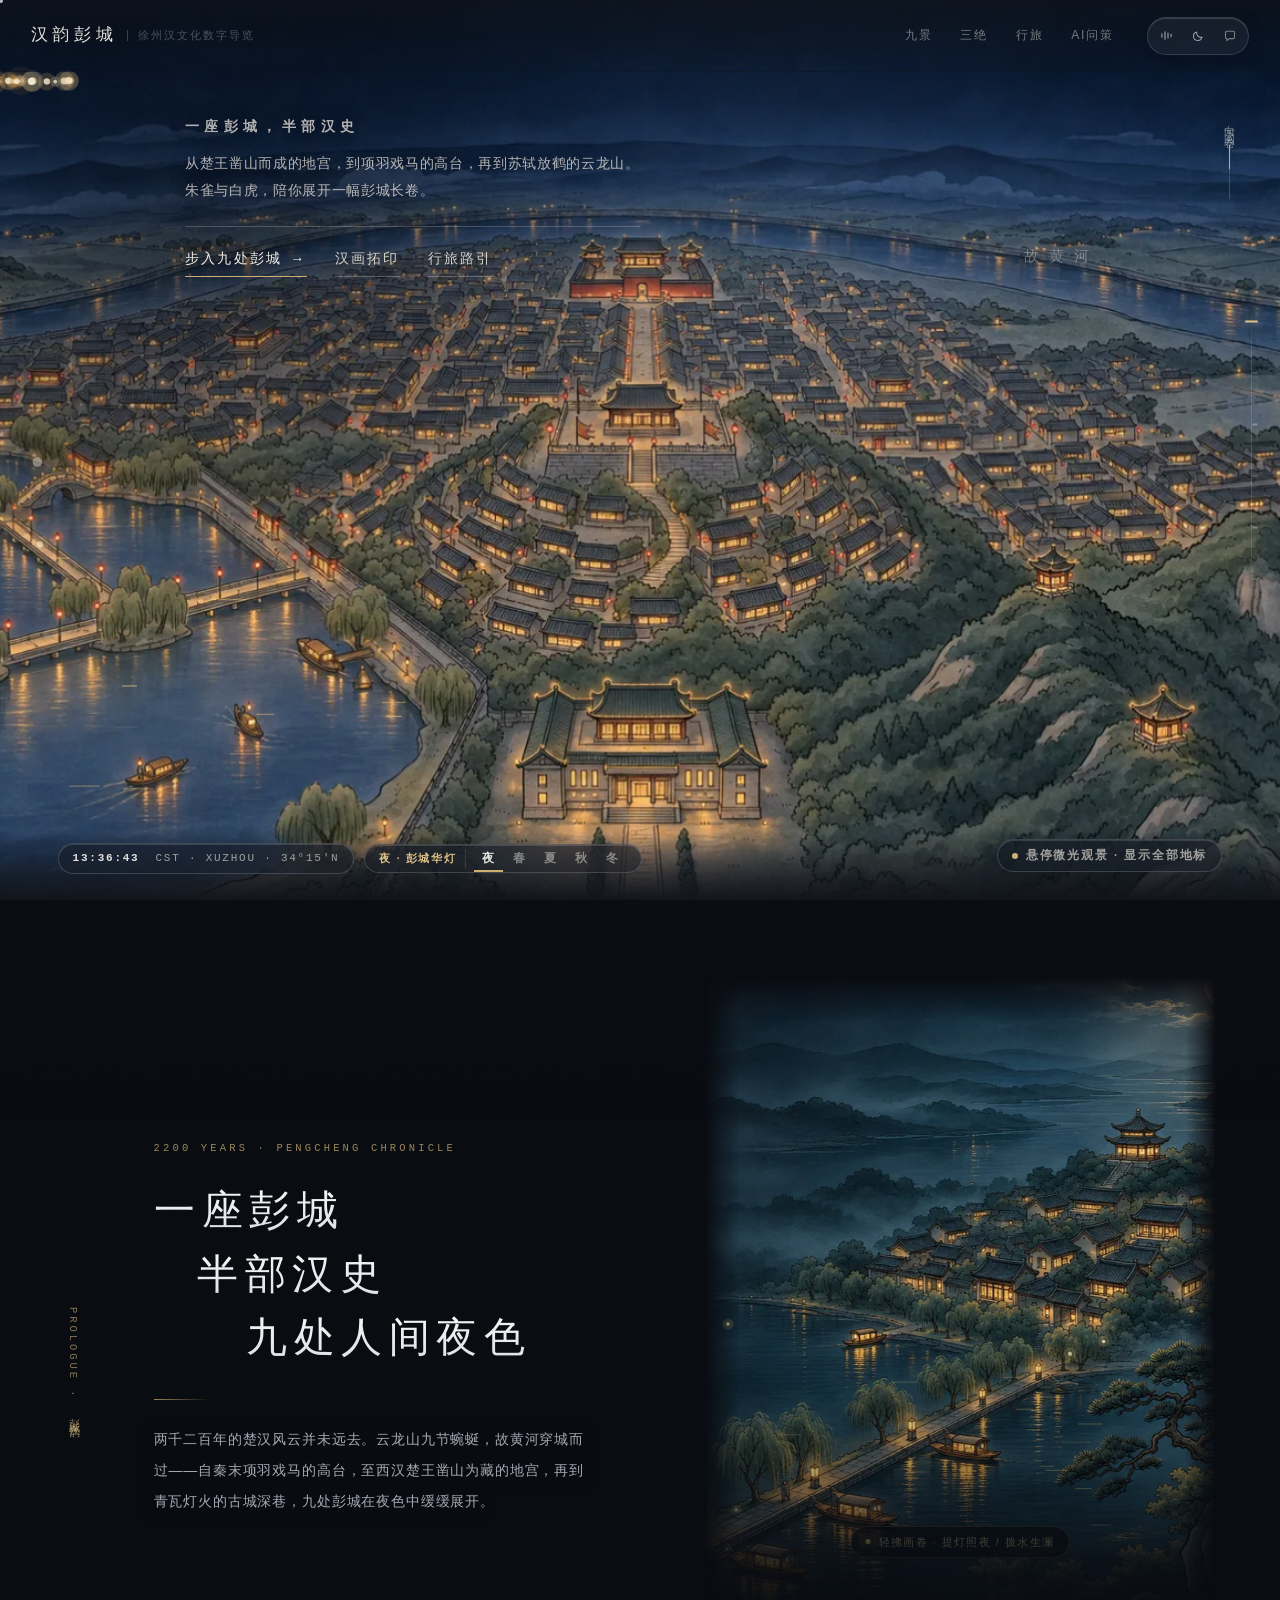
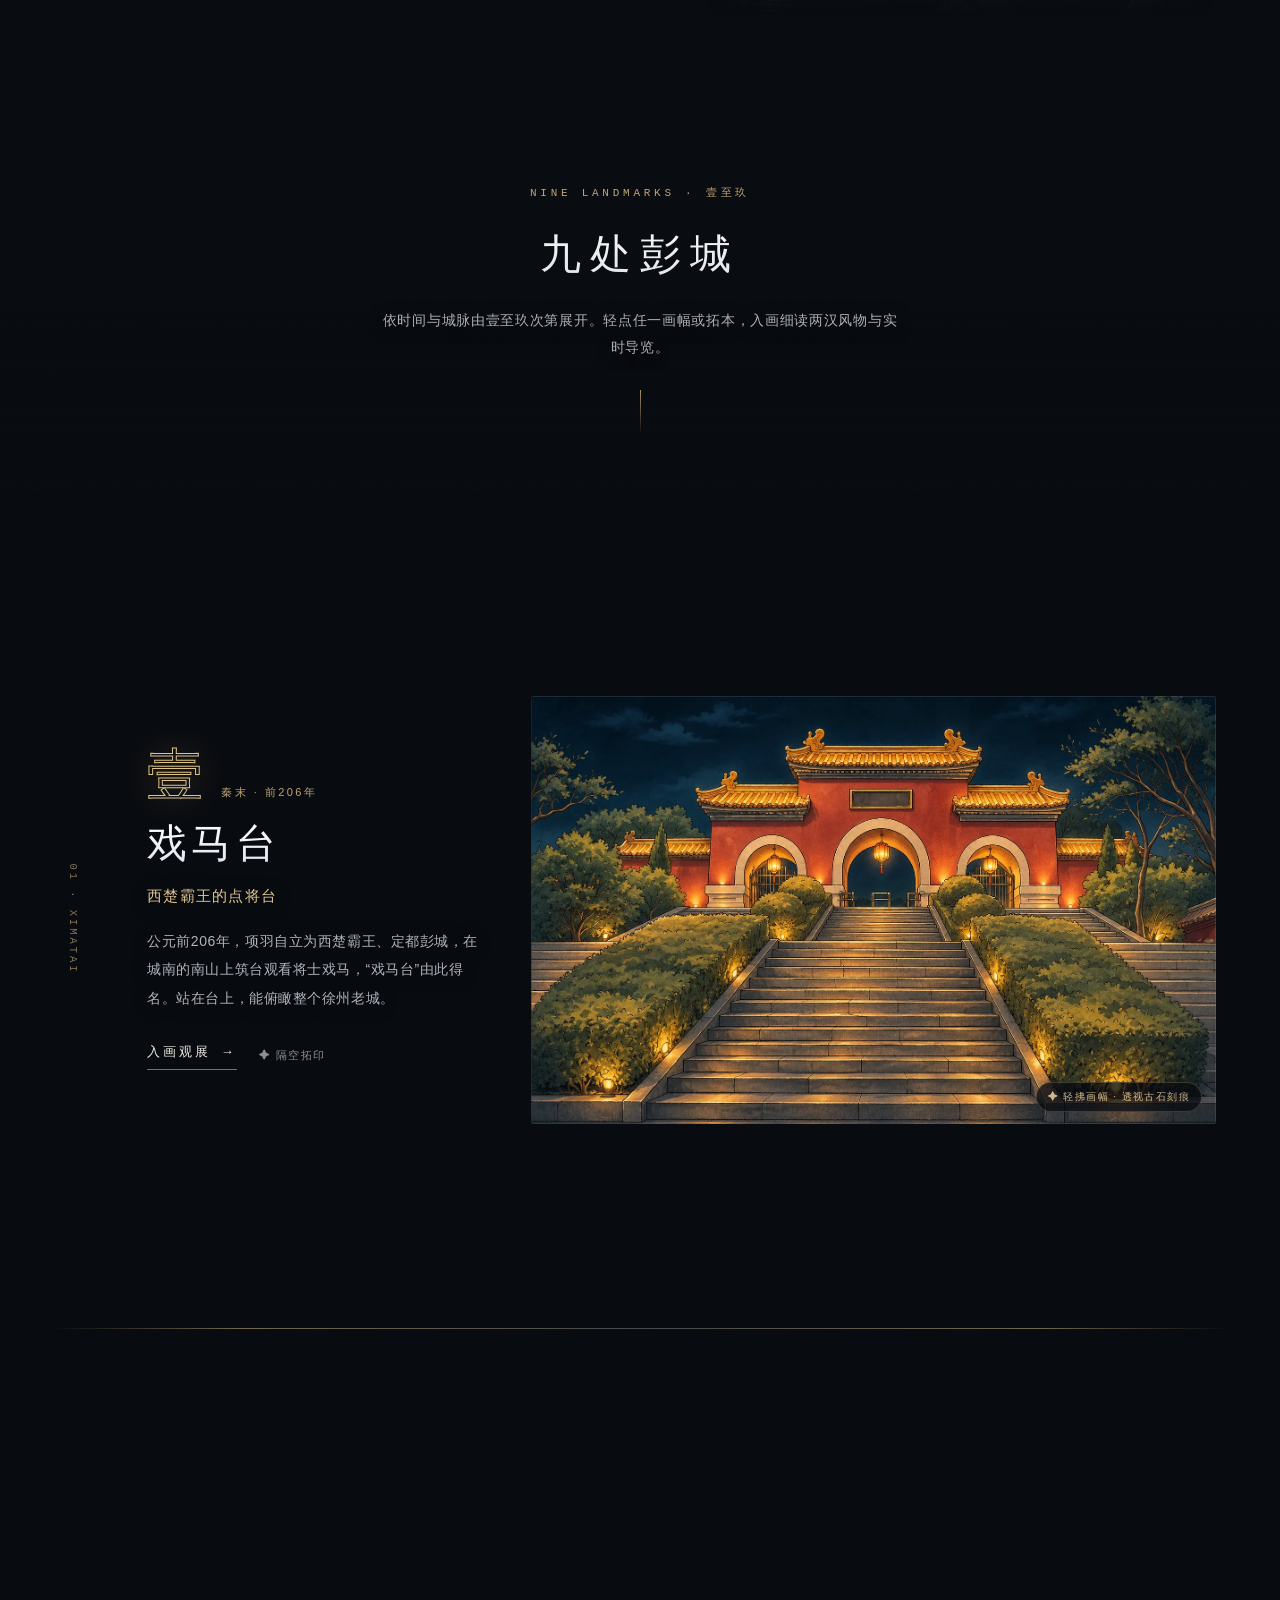
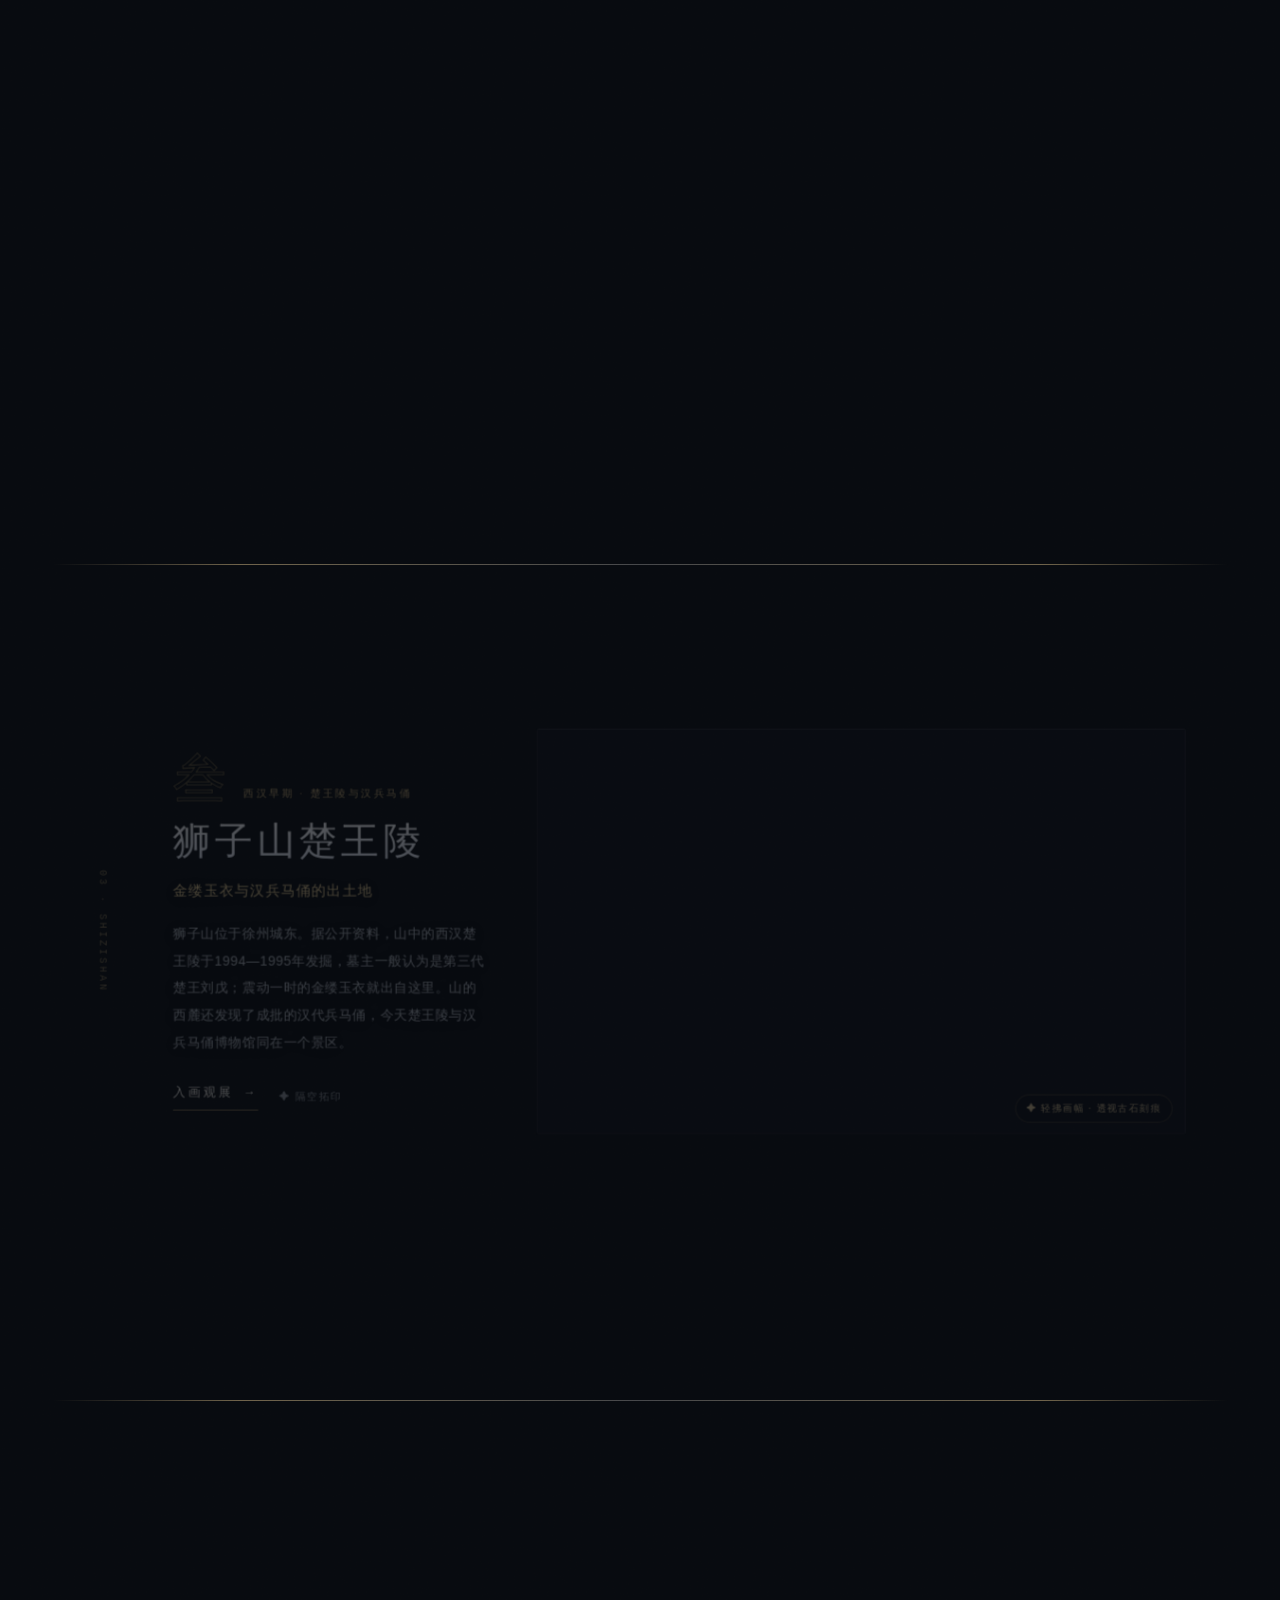
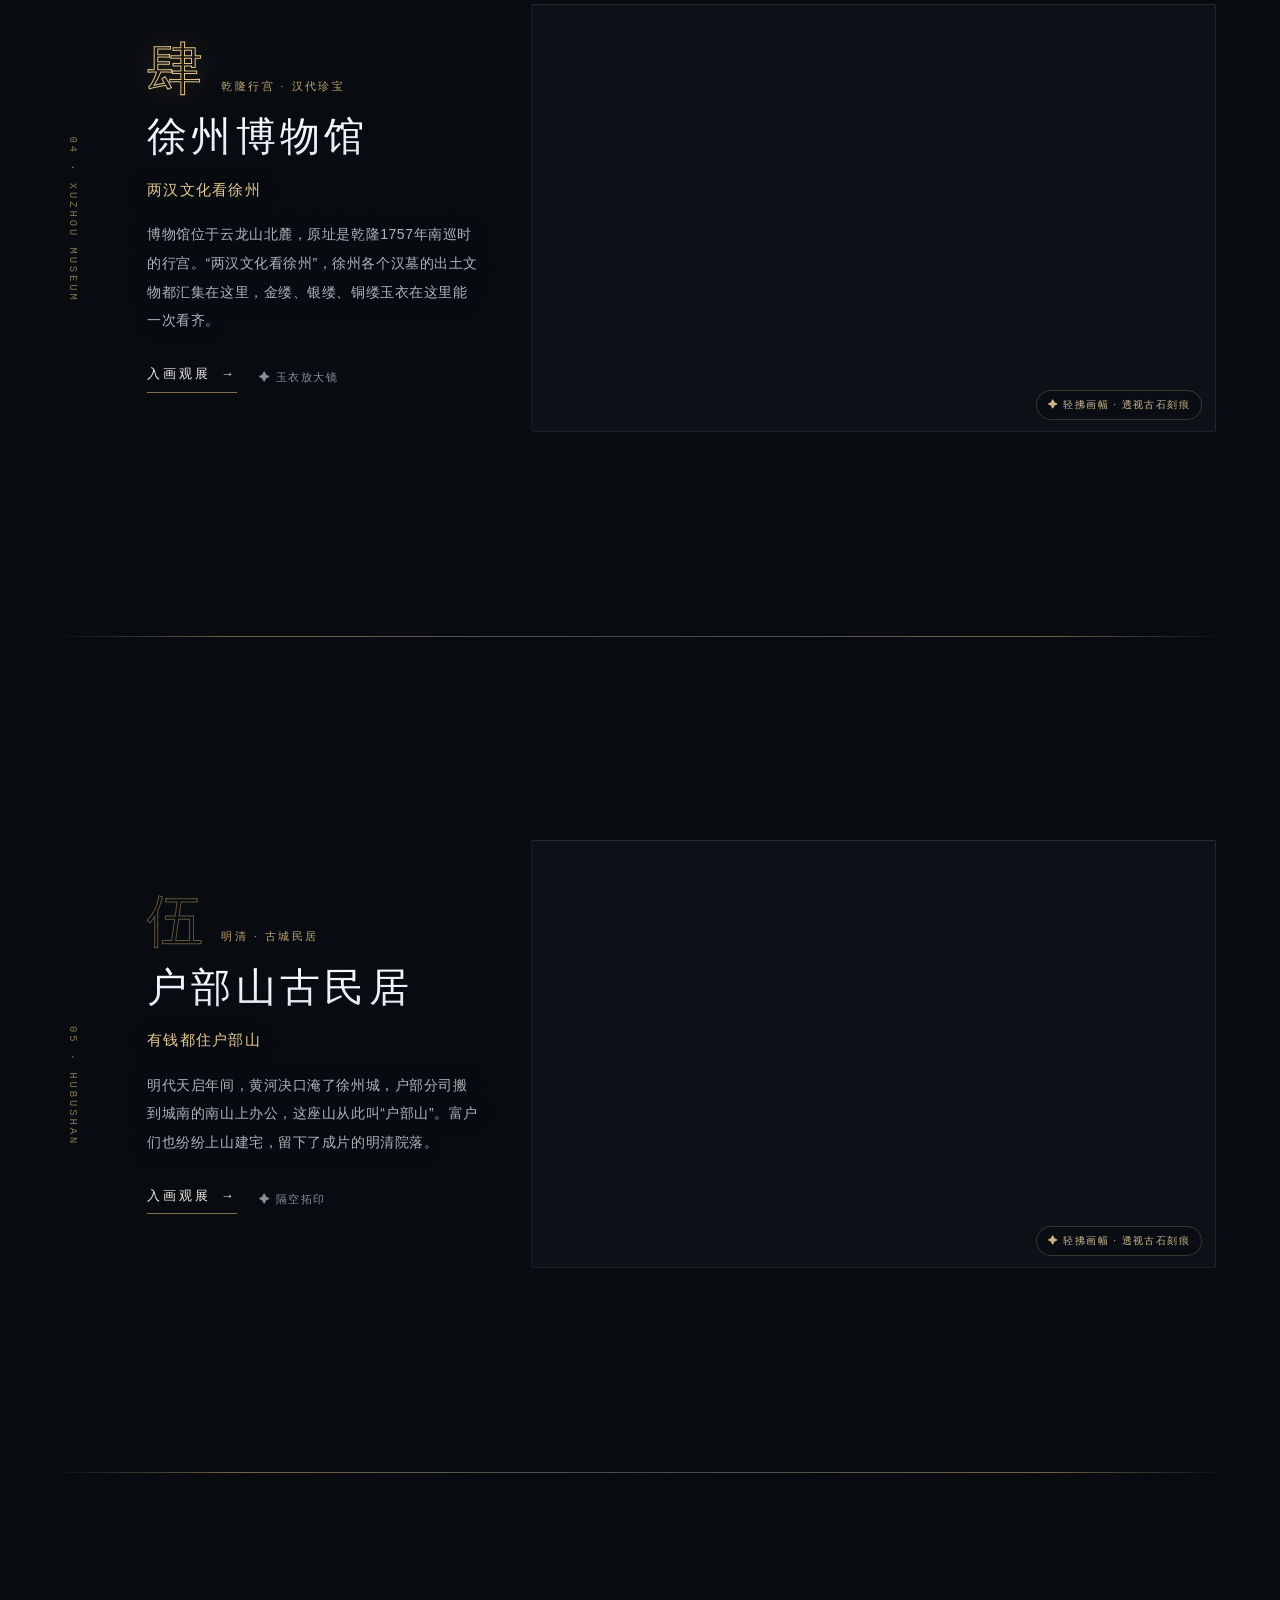
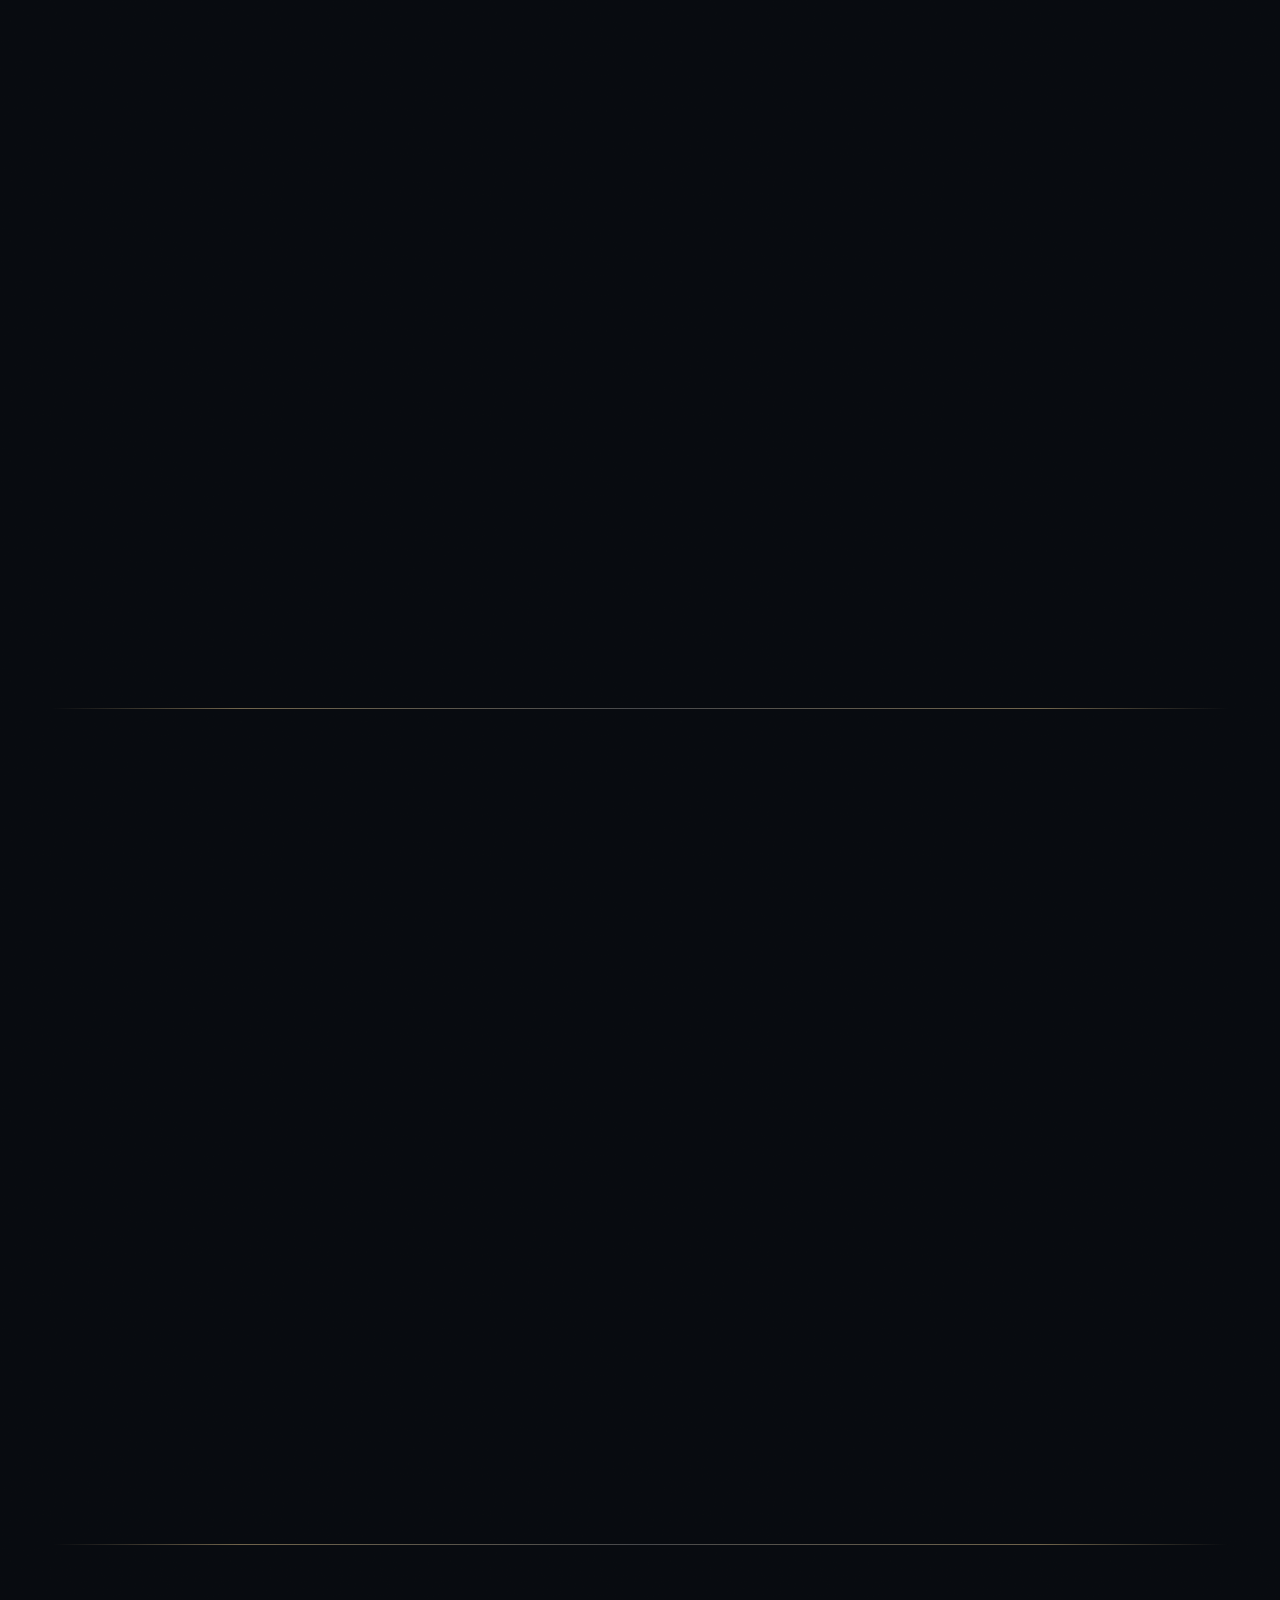
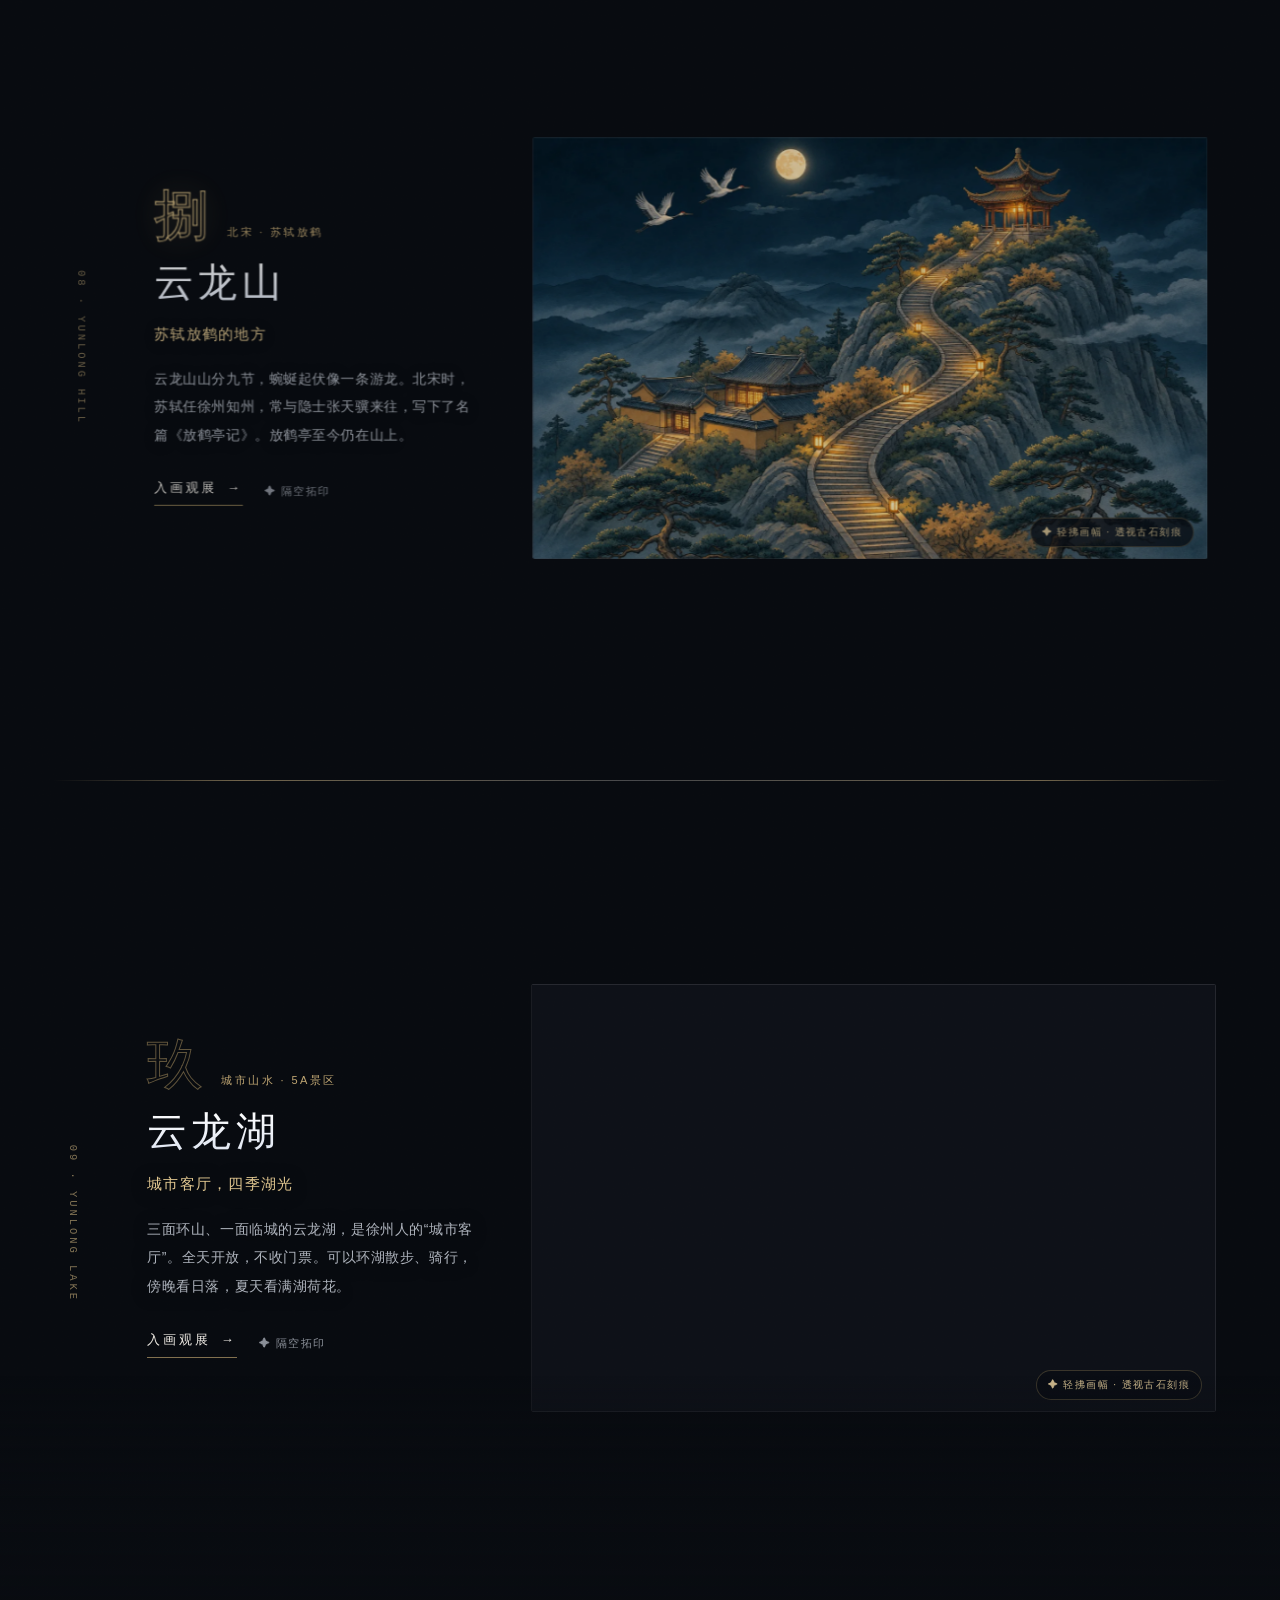
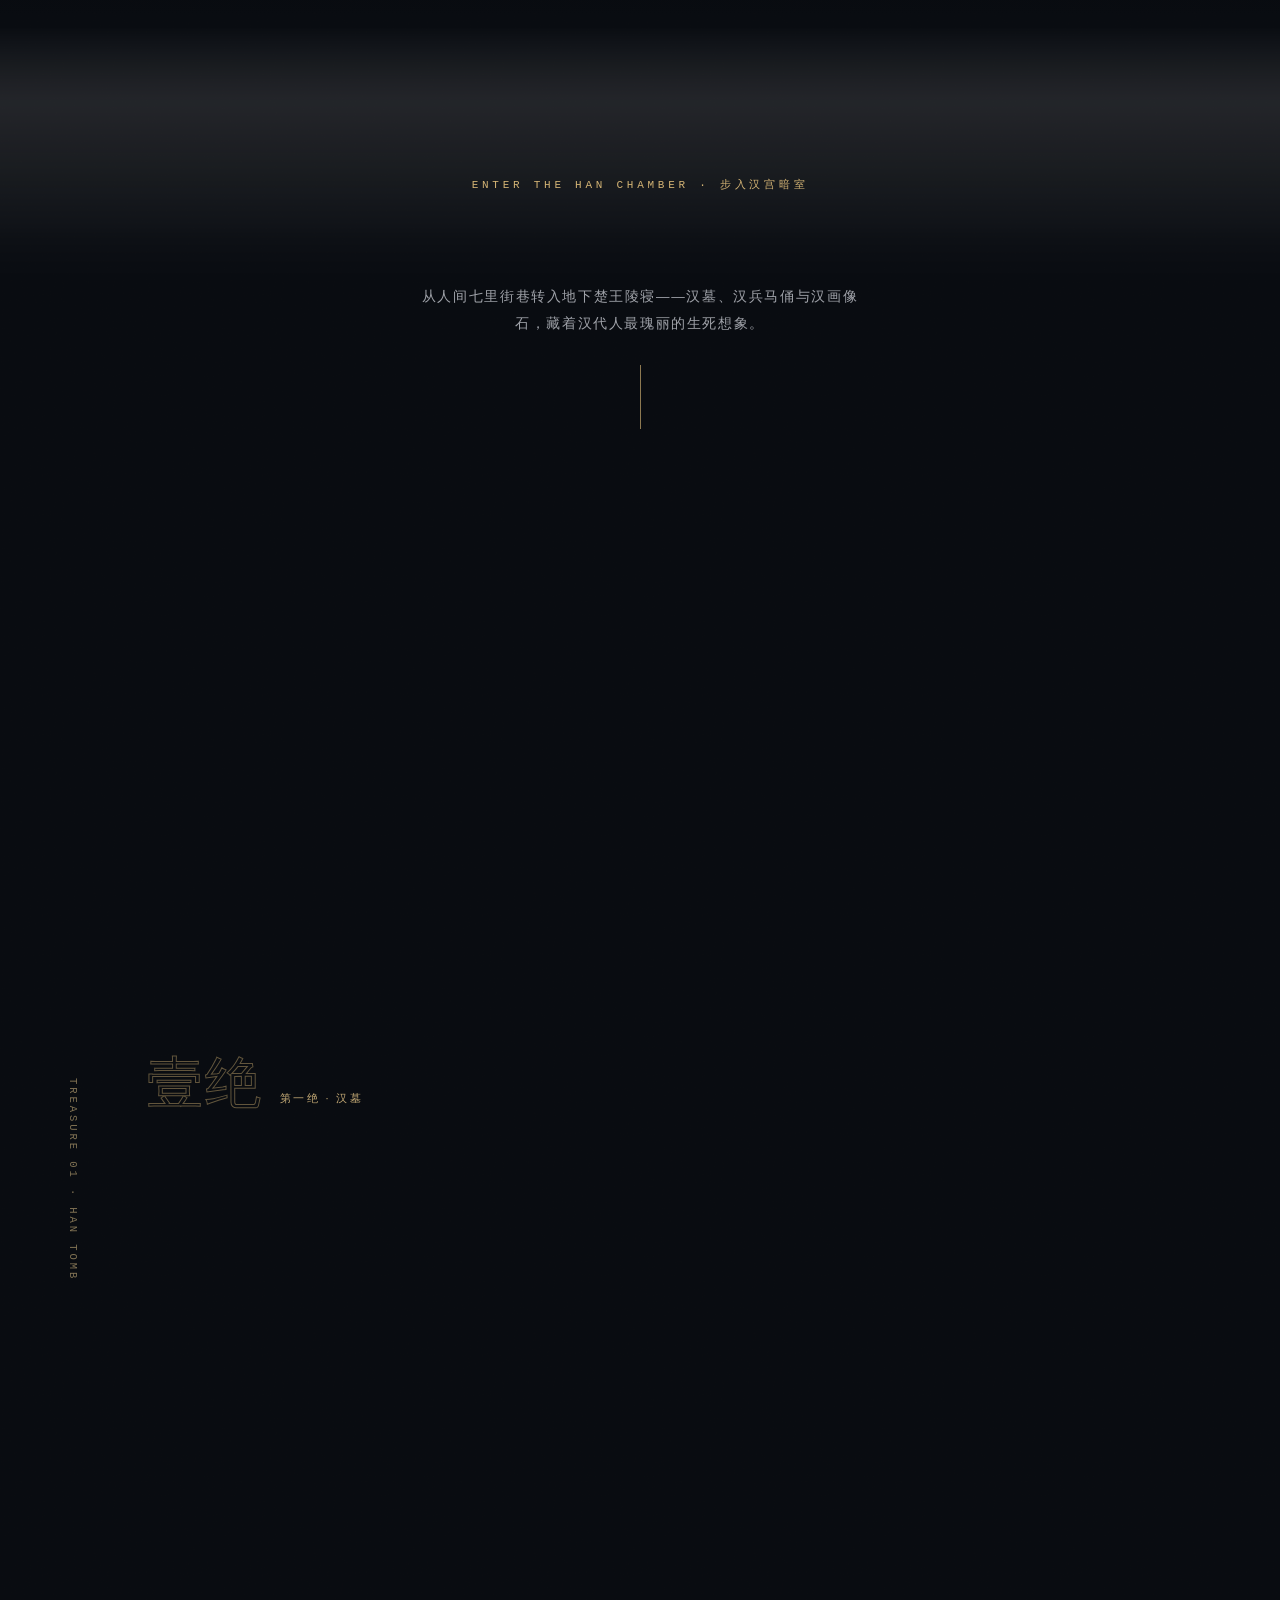
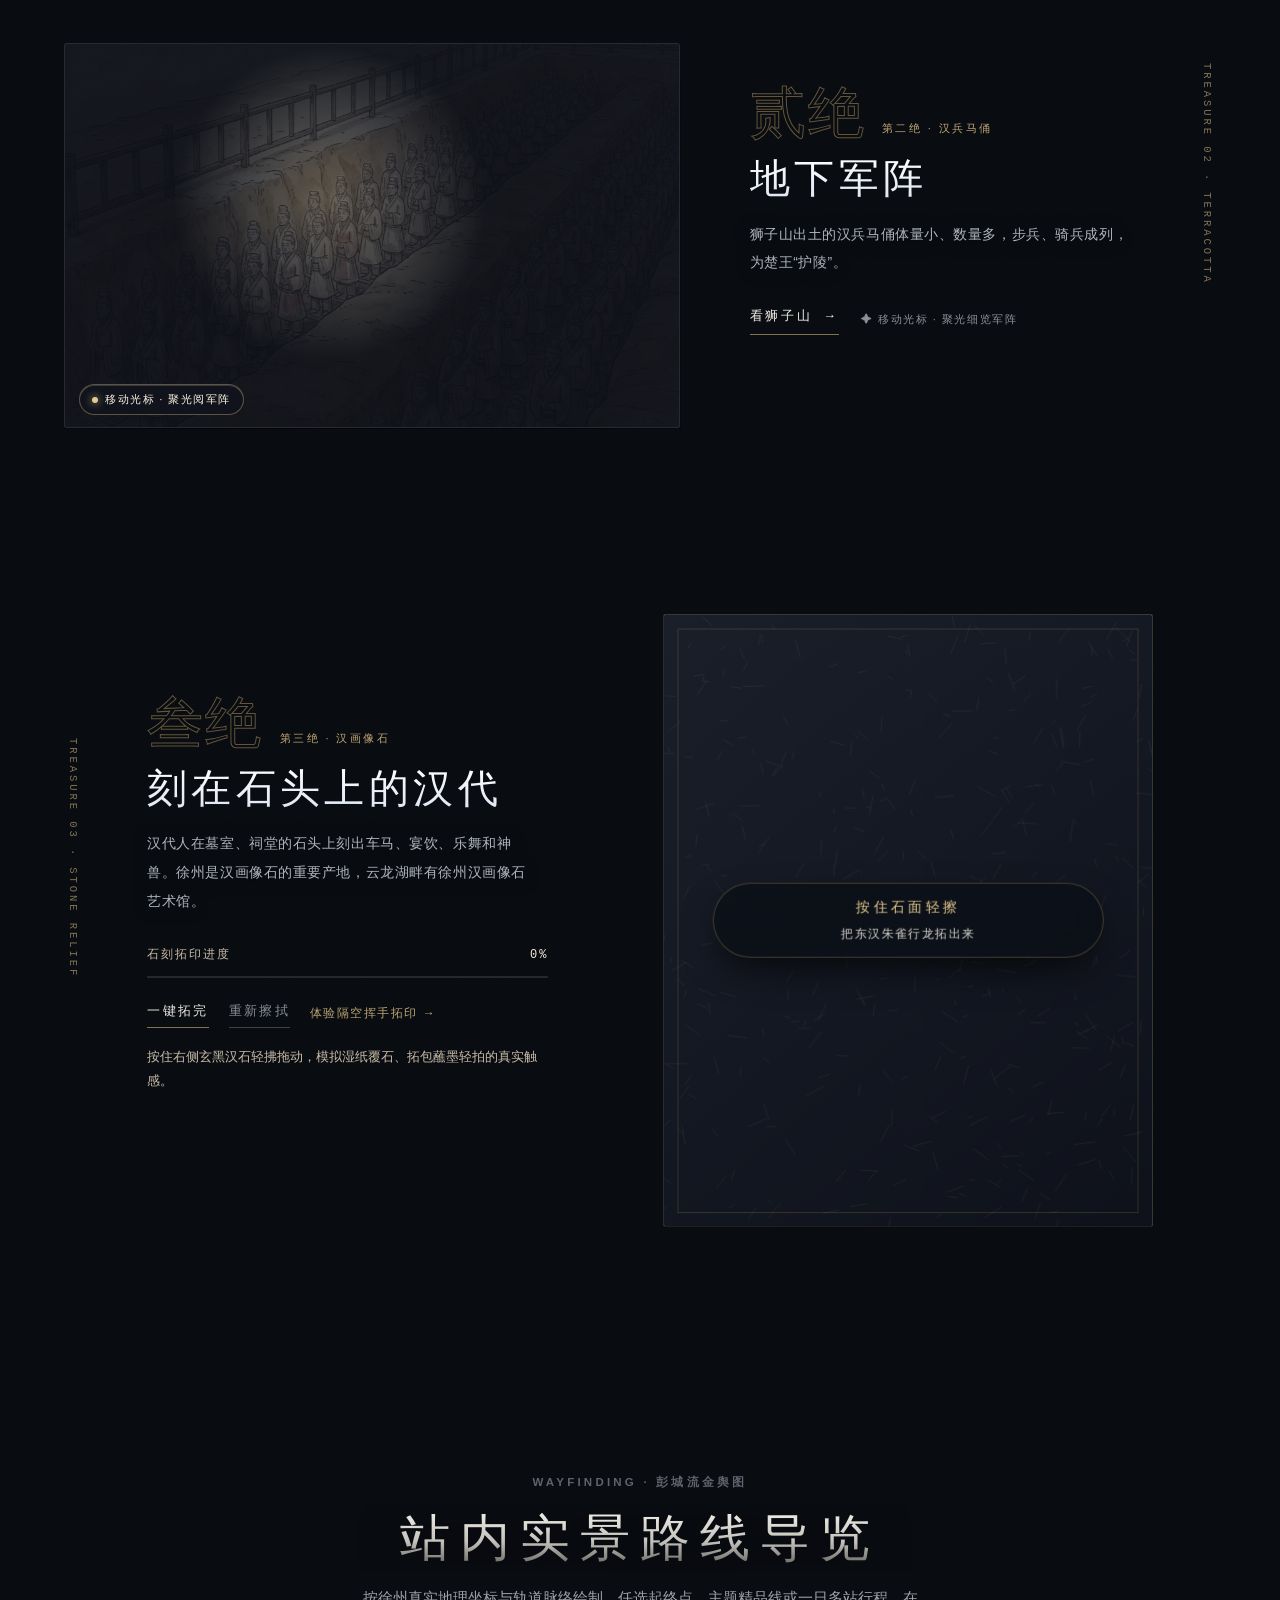
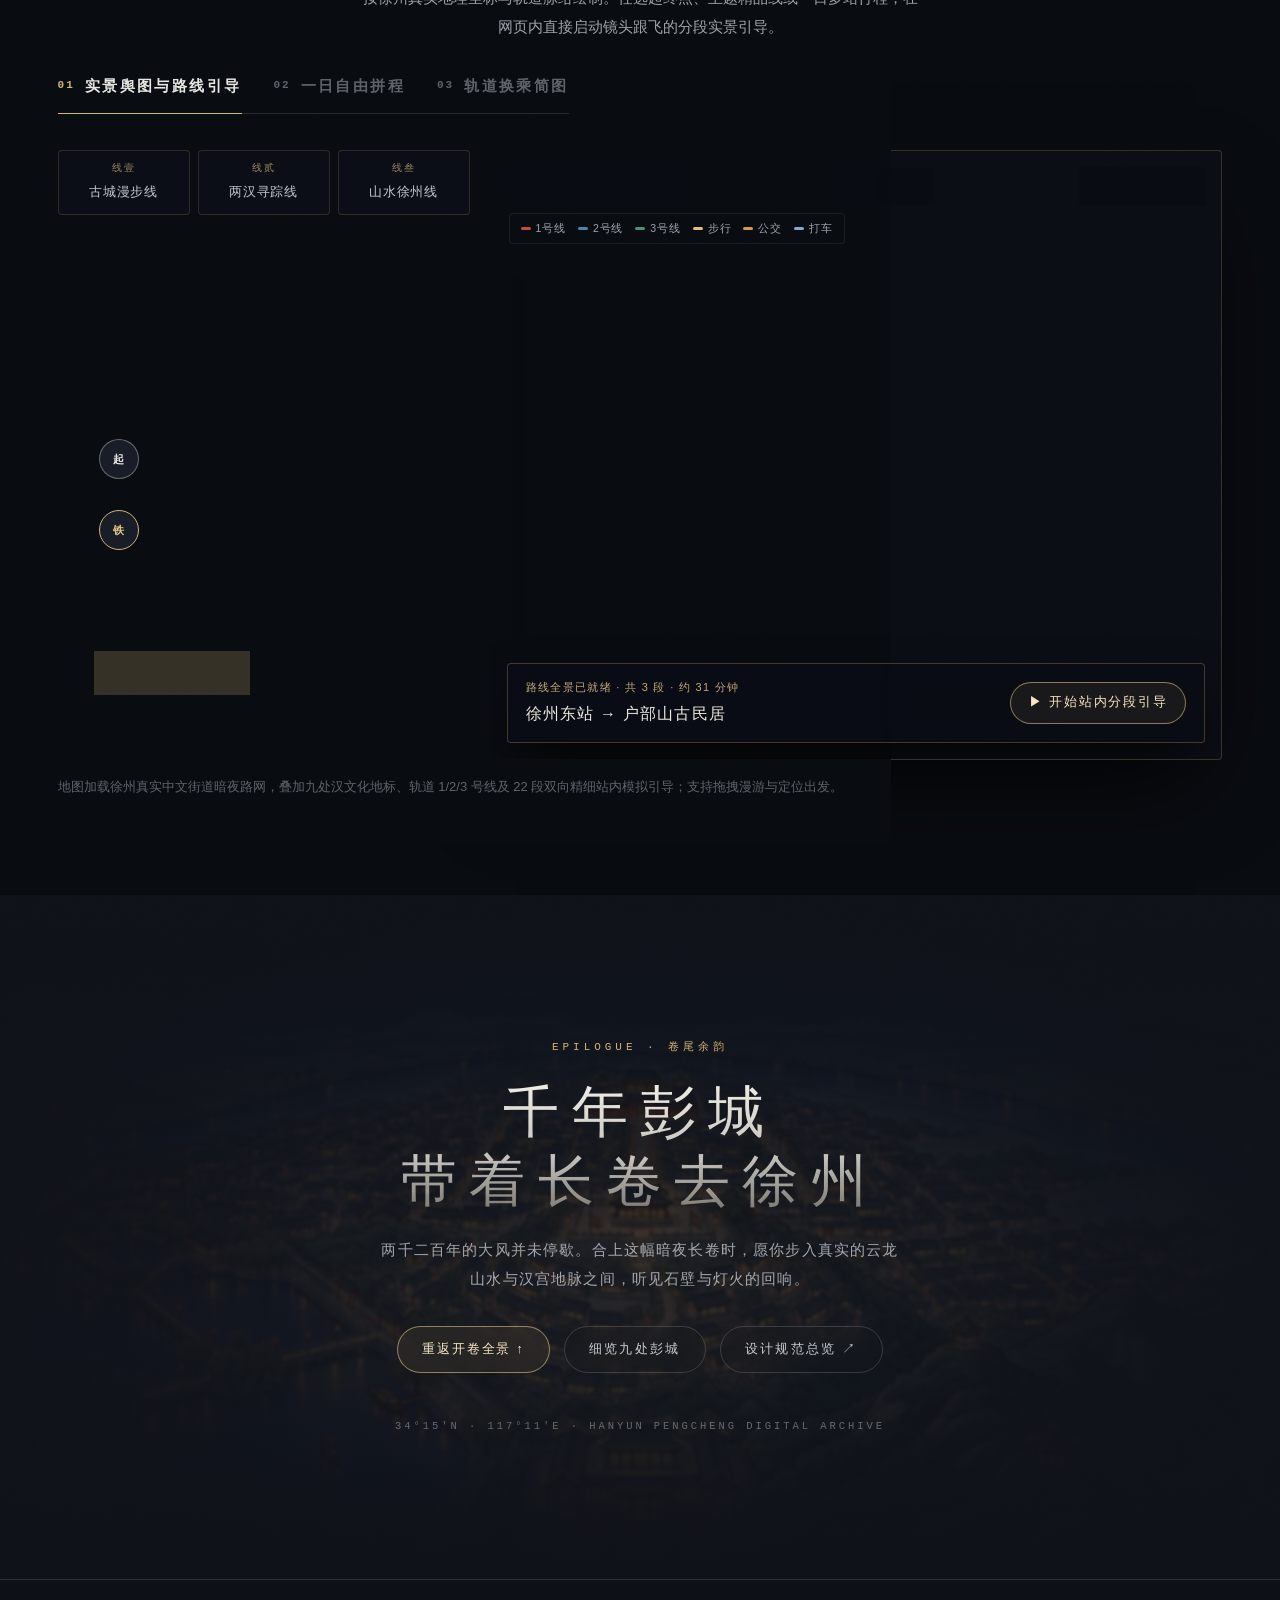
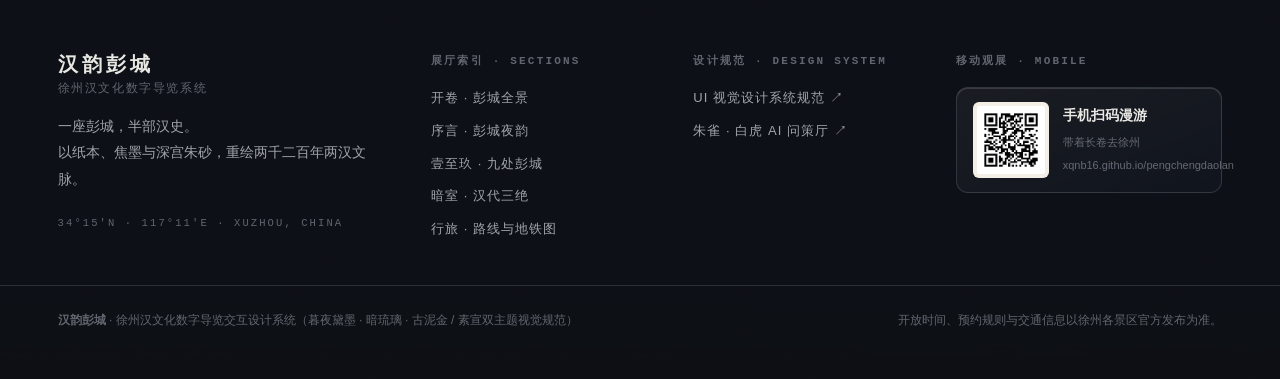
==== index.html @ 38fdc9f8 "Publish Pengcheng cultural guide" ====
<!doctype html>
<html lang="zh-CN" class="theme-obsidian">
<head>
<meta charset="utf-8">
<meta name="viewport" content="width=device-width,initial-scale=1,viewport-fit=cover">
<title>汉韵彭城 · 徐州汉文化数字导览</title>
<meta name="description" content="跟着汉画里的朱雀和白虎，读懂徐州的汉墓、汉兵马俑与汉画像石：九处景点的故事、纹样出处、开放时间与交通。">
<link rel="stylesheet" href="assets/css/style.css?v=11">
<link rel="stylesheet" href="assets/css/v4.css?v=11">
<link rel="stylesheet" href="assets/css/v5.css?v=11">
<link rel="stylesheet" href="assets/css/v6.css?v=11">
<link rel="stylesheet" href="assets/css/v7.css?v=11">
<link rel="stylesheet" href="assets/css/v8.css?v=11">
<link rel="stylesheet" href="assets/css/v9.css?v=11">
<link rel="stylesheet" href="assets/css/v10.css?v=11">
<link rel="stylesheet" href="assets/css/design-system.css?v=12">
<link rel="stylesheet" href="assets/css/editorial-awwwards.css?v=13">
<link rel="stylesheet" href="assets/css/izanami-refinement.css?v=14">
<link rel="stylesheet" href="assets/css/sakazuki-kinetic.css?v=16">
<link rel="stylesheet" href="assets/css/immersive-accents.css?v=21">
<link rel="stylesheet" href="assets/css/craft-motion.css?v=23">
<link rel="stylesheet" href="assets/css/obsidian-glass.css?v=36">
<link rel="stylesheet" href="assets/css/flagship-craft.css?v=37">
<link rel="stylesheet" href="assets/css/ethereal-izanami.css?v=61">
<link rel="stylesheet" href="assets/css/detail-plus.css?v=50">
<link rel="stylesheet" href="assets/css/detail-editorial.css?v=60">
</head>
<body>
<div class="ed-ambient-bg" id="edAmbientBg" aria-hidden="true">
 <div class="ed-amb-stage" id="edAmbStage">
  <img class="ed-amb-img ed-amb-a on" src="assets/img/night/act1_night.webp" alt="">
  <img class="ed-amb-img ed-amb-b" src="" alt="">
 </div>
 <div class="ed-amb-aura" id="edAmbAura"></div>
 <div class="ed-amb-veil" id="edAmbVeil"></div>
 <div class="iz-mist-sweep" id="izMistSweep"></div>
</div>
<div class="iz-scene-hud" id="izSceneHud" aria-hidden="true">
 <i class="iz-hud-dot"></i>
 <span class="iz-hud-reel"><b id="izHudNo">00</b></span>
 <span class="iz-hud-sep">/ 09</span>
 <span class="iz-hud-name" id="izHudName">彭城夜韵</span>
</div>
<div class="ed-preloader" id="edPreloader" aria-hidden="true">
 <div class="ed-pre-inner">
  <img class="ed-pre-seal" src="assets/img/logo-seal.svg" alt="" width="48" height="48">
  <p class="ed-pre-vert">一座彭城 · 半部汉史</p>
 </div>
 <div class="ed-pre-meter"><span class="ed-pre-pct" id="edPrePct">00</span><div class="ed-pre-line"><i id="edPreBar"></i></div><span class="ed-pre-tag">启卷 · XUZHOU</span></div>
</div>
<a class="skip" href="#main">跳到正文</a>
<header class="nav" id="nav">
 <a class="logo" href="#top" aria-label="汉韵彭城 · 徐州汉文化数字导览 首页"><img class="logo-seal" src="assets/img/logo-seal.svg" alt="" width="30" height="30"><span class="lg7"><b>汉韵彭城</b><i aria-hidden="true">·</i><small>徐州汉文化数字导览</small></span></a>
 <nav aria-label="主导航"><ul class="links">
  <li><a href="#sites">九景</a></li><li><a href="#sanjue">三绝</a></li><li><a href="#go">行旅</a></li><li><a href="guide.html">AI问策</a></li><li class="nav-pill-wrap"><div class="nav-glass-pill" role="group" aria-label="观展辅助工具"><button class="nav-ico-btn nav-sound-btn" id="navSoundBtn" type="button" aria-pressed="false" data-tip="古琴声景 · 静" aria-label="开启或关闭古琴环境声景"><svg class="ico-snd" viewBox="0 0 18 18" width="15" height="15" fill="none" stroke="currentColor" stroke-width="1.35" stroke-linecap="round" aria-hidden="true"><line class="b1" x1="3.5" y1="7" x2="3.5" y2="11"/><line class="b2" x1="7.2" y1="4.5" x2="7.2" y2="13.5"/><line class="b3" x1="10.8" y1="6" x2="10.8" y2="12"/><line class="b4" x1="14.5" y1="7.5" x2="14.5" y2="10.5"/></svg><span class="sr-only">声 · 静</span></button><button class="nav-ico-btn nav-theme-btn" id="navThemeBtn" type="button" aria-pressed="true" data-tip="玄夜 · 切素宣" aria-label="切换玄夜暗馆或素宣白昼"><svg class="ico-moon" viewBox="0 0 18 18" width="14" height="14" fill="none" stroke="currentColor" stroke-width="1.35" stroke-linecap="round" stroke-linejoin="round" aria-hidden="true"><path d="M14.2 10.6A5.6 5.6 0 0 1 7.4 3.8a5.6 5.6 0 1 0 6.8 6.8Z"/></svg><svg class="ico-sun" viewBox="0 0 18 18" width="14" height="14" fill="none" stroke="currentColor" stroke-width="1.35" stroke-linecap="round" aria-hidden="true"><circle cx="9" cy="9" r="3"/><path d="M9 2.2v1.6M9 14.2v1.6M2.2 9h1.6M14.2 9h1.6M4.2 4.2l1.1 1.1M12.7 12.7l1.1 1.1M13.8 4.2l-1.1 1.1M5.3 12.7l-1.1 1.1"/></svg><span class="sr-only">玄 · 夜</span></button><a class="nav-ico-btn nav-guide-btn" href="guide.html" data-tip="进入全屏 AI 问策厅" aria-label="进入朱雀白虎全屏 AI 问策网页"><svg viewBox="0 0 18 18" width="14" height="14" fill="none" stroke="currentColor" stroke-width="1.35" stroke-linecap="round" stroke-linejoin="round" aria-hidden="true"><path d="M3.2 4.5a1.5 1.5 0 0 1 1.5-1.5h8.6a1.5 1.5 0 0 1 1.5 1.5v6.4a1.5 1.5 0 0 1-1.5 1.5H8.4L5 15v-2.6h-.3a1.5 1.5 0 0 1-1.5-1.5V4.5Z"/></svg><span class="sr-only">AI 问策</span></a></div></li></ul></nav>
 <button class="askbtn" id="askTop" type="button">问小导游</button>
 <div class="ed-progress" aria-hidden="true"><i id="edProgress"></i></div>
</header>

<main id="main">
<section class="hero kai" id="top" aria-label="首页">
 <div class="kai-paper">
  <div class="pano-wrap" id="panoWrap"><div class="pano" id="pano" role="img" aria-label="手绘徐州全景鸟瞰图（示意）"><img class="pano-img pano-night" src="assets/img/art/pano_night.webp" alt="" draggable="false" loading="eager" decoding="async"><img class="pano-img pano-spring" src="assets/img/art/pano.webp" alt="" draggable="false" loading="lazy" decoding="async"><img class="pano-img pano-summer" src="assets/img/art/pano_summer.webp" alt="" draggable="false" loading="lazy" decoding="async"><img class="pano-img pano-autumn" src="assets/img/art/pano_autumn.webp" alt="" draggable="false" loading="lazy" decoding="async"><img class="pano-img pano-winter" src="assets/img/art/pano_winter.webp" alt="" draggable="false" loading="lazy" decoding="async"><svg class="pano-cloud" viewBox="0 0 1000 200" preserveAspectRatio="none" aria-hidden="true"><path d="M-40 120 C 80 80, 160 140, 260 110 S 420 70, 520 115 S 720 150, 820 105 S 980 80, 1060 118" fill="none" stroke="#FBF6EC" stroke-width="38" stroke-linecap="round" opacity=".75"/></svg><div class="pins" id="pins"></div><span class="river-tag" aria-hidden="true">故黄河</span></div></div>
 </div>
 <div class="roller l" aria-hidden="true"><i></i></div><div class="roller r" aria-hidden="true"><i></i></div>
 <div class="kai-title">
  <div class="tv"><span class="seal-s" aria-hidden="true">汉韵</span><h1 class="serif" aria-label="汉韵彭城">彭城</h1></div>
  <div class="tside"><p class="vline serif">一座彭城，半部汉史</p></div>
  <div class="tdesc"><p>从楚王凿山而成的地宫，到项羽戏马的高台，再到苏轼放鹤的云龙山。<br>朱雀与白虎，陪你展开一幅彭城长卷。</p>
   <div class="cta"><a class="lnk" href="#sites">步入九处彭城 <i>→</i></a><a class="lnk subtle-ink" href="#sanjue">汉画拓印</a><a class="lnk ghost" href="#go">行旅路引</a></div></div>
 </div>
 <div class="ed-scroll-cue" aria-hidden="true"><span>向下阅卷</span><i></i></div>
 <div class="ed-hero-meta-l">
  <div class="ed-live-clock" id="edLiveClock" aria-hidden="true"><b id="edClockTime">--:--:--</b><span>CST · XUZHOU · 34°15′N</span></div>
  <div class="ed-season-bar" id="edSeasonBar" role="group" aria-label="彭城昼夜四时景致">
   <span class="ed-sb-lbl" id="edSeasonPoet" aria-live="polite">夜 · 彭城华灯</span>
   <div class="ed-sb-btns">
    <button type="button" data-s="night" class="on" aria-pressed="true">夜</button>
    <button type="button" data-s="spring" aria-pressed="false">春</button>
    <button type="button" data-s="summer" aria-pressed="false">夏</button>
    <button type="button" data-s="autumn" aria-pressed="false">秋</button>
    <button type="button" data-s="winter" aria-pressed="false">冬</button>
    <i class="ed-sb-ink" id="edSeasonInk" aria-hidden="true"></i>
   </div>
  </div>
 </div>
 <button class="ed-pins-toggle" id="pinsToggle" type="button" aria-pressed="false"><i aria-hidden="true"></i><span>悬停微光观景 · 显示全部地标</span></button>
 <p class="pano-hint" aria-hidden="true">点画中的景点，进去看看</p>
 <img class="kai-zq" src="assets/img/ip/zq_hype.webp" alt="" aria-hidden="true">
</section>

<section class="iz-prologue" id="edPrologue" data-amb="assets/img/ed/mist.jpg" data-hud-no="序" data-hud-name="彭城夜韵 · 序言" data-amb-side="left" data-amb-tint="rgba(148, 172, 196, 0.20)" aria-label="彭城序言">
 <div class="iz-pro-in">
  <span class="iz-vert-tag" aria-hidden="true">PROLOGUE · 彭城夜韵</span>
  <div class="iz-pro-copy">
   <span class="iz-pro-kicker">2200 YEARS · PENGCHENG CHRONICLE</span>
   <h2 class="serif">
    <span class="iz-l1 iz-mask"><i class="iz-line-in">一座彭城</i></span>
    <span class="iz-l2 iz-mask"><i class="iz-line-in">半部汉史</i></span>
    <span class="iz-l3 iz-mask"><i class="iz-line-in">九处人间夜色</i></span>
   </h2>
   <i class="iz-pro-rule" aria-hidden="true"></i>
   <p>两千二百年的楚汉风云并未远去。云龙山九节蜿蜒，故黄河穿城而过——自秦末项羽戏马的高台，至西汉楚王凿山为藏的地宫，再到青瓦灯火的古城深巷，九处彭城在夜色中缓缓展开。</p>
  </div>
  <div class="iz-pro-plates iz-pro-solo" id="izProStage">
   <figure class="iz-pro-back" id="izProPlate">
    <img src="assets/img/night/act1_night.webp" alt="彭城月夜水墨长卷">
    <canvas class="iz-pro-live-cv" id="izProLiveCv" aria-hidden="true"></canvas>
    <span class="iz-pro-cue" aria-hidden="true"><i></i>轻拂画卷 · 提灯照夜 / 拨水生澜</span>
   </figure>
  </div>
 </div>
</section>

<section class="sec sites5 iz-sites" id="sites" aria-label="九处彭城">
 <div class="iz-sites-hd" data-amb="assets/img/ed/mist.jpg" data-hud-no="九景" data-hud-name="壹至玖 · 九处彭城" data-amb-side="center" data-amb-tint="rgba(168, 152, 120, 0.16)">
  <span class="iz-hd-kicker">NINE LANDMARKS · 壹至玖</span>
  <h2 class="serif">九处彭城</h2>
  <p>依时间与城脉由壹至玖次第展开。轻点任一画幅或拓本，入画细读两汉风物与实时导览。</p>
 </div>
 <div class="sgrid iz-gallery" id="sgrid"></div>
</section>

<div class="ed-interlude" id="edInterlude" data-amb="assets/img/ed/mist.jpg" data-hud-no="暗" data-hud-name="步入汉宫暗室" data-amb-side="center" data-amb-tint="rgba(128, 152, 186, 0.20)" aria-hidden="true">
 <span class="ed-int-en">ENTER THE HAN CHAMBER · 步入汉宫暗室</span>
 <h3>事死如事生 · 凿山为藏</h3>
 <p>从人间七里街巷转入地下楚王陵寝——汉墓、汉兵马俑与汉画像石，藏着汉代人最瑰丽的生死想象。</p>
 <i class="ed-int-line"></i>
</div>

<section class="sec sj6" id="sanjue" data-amb="assets/img/ed/lacquer.jpg" data-hud-no="绝" data-hud-name="汉代三绝 · 暗室" data-amb-side="center" data-amb-tint="rgba(196, 138, 72, 0.24)" aria-label="汉代三绝">
 <div class="wrap">
  <div class="sh5"><p class="eye">HAN TREASURES · 汉代三绝</p><h2 class="serif">汉墓 · 汉兵马俑 · 汉画像石</h2><p>徐州的汉代遗存里，这三样最常被并称为“汉代三绝”。轻拂画幅提灯窥地宫与军阵，亲手拓印一张东汉画像石。</p></div>
  <div class="sjg"></div>
 </div>
</section>

<section class="sec go iz-go" id="go" data-amb="assets/img/night/act1_night.webp" data-hud-no="行" data-hud-name="彭城舆图 · 全路线引导" data-amb-side="center" data-amb-tint="rgba(104, 150, 148, 0.20)" aria-label="交通导览">
 <div class="wrap">
  <div class="sh5 iz-go-hd"><p class="eye">WAYFINDING · 彭城流金舆图</p><h2 class="serif">站内实景路线导览</h2><p>按徐州真实地理坐标与轨道脉络绘制。任选起终点、主题精品线或一日多站行程，在网页内直接启动镜头跟飞的分段实景引导。</p></div>
  <div class="go-tabs" id="goTabs" role="tablist" aria-label="行旅视图切换">
   <button type="button" role="tab" class="on" aria-selected="true" data-gtab="plan"><span>01</span>实景舆图与路线引导</button>
   <button type="button" role="tab" aria-selected="false" data-gtab="trip"><span>02</span>一日自由拼程</button>
   <button type="button" role="tab" aria-selected="false" data-gtab="metro"><span>03</span>轨道换乘简图</button>
   <i class="go-tab-ink" id="goTabInk" aria-hidden="true"></i>
  </div>
  <div class="go-pane on" data-gpane="plan">
   <div class="pc-map-shell">
    <div class="pc-map-side">
     <div class="pc-presets" id="pcPresetRoutes" role="group" aria-label="三条精品主题游线">
      <button type="button" data-rid="r1"><span>线壹</span>古城漫步线</button>
      <button type="button" data-rid="r2"><span>线贰</span>两汉寻踪线</button>
      <button type="button" data-rid="r3"><span>线叁</span>山水徐州线</button>
     </div>
     <div class="panel planner">
      <h3 class="serif">单程精导 · 任选起终</h3>
      <div class="ft">
       <label>起点<select id="from"></select></label>
       <button class="swap" id="swap" aria-label="交换起点和终点" title="交换"><svg viewBox="0 0 24 24" width="18" height="18" fill="none" stroke="currentColor" stroke-width="1.6" stroke-linecap="round" stroke-linejoin="round"><path d="M7 4v14M3 14l4 4 4-4M17 20V6M13 10l4-4 4 4"/></svg></button>
       <label>终点<select id="to"></select></label>
      </div>
      <ol class="ticket" id="ticket"></ol>
      <div class="tfoot" id="tfoot"></div>
     </div>
    </div>
    <div class="pc-map-wrap" id="pcMapWrap" aria-label="彭城暗夜流金交互导览地图">
     <canvas id="pcMapCanvas"></canvas>
     <div class="pc-map-bar">
      <div class="pc-map-badge"><i aria-hidden="true"></i><span>徐州实景路网 · 34°15′N</span></div>
      <button type="button" class="pc-map-pill" id="pcLocateBtn">◎ 我的位置</button>
      <div class="pc-zoom-grp" role="group" aria-label="地图缩放">
       <button type="button" id="pcZoomIn" aria-label="放大地图">+</button>
       <button type="button" id="pcZoomOut" aria-label="缩小地图">−</button>
       <button type="button" id="pcResetView" aria-label="重置全景">全景</button>
      </div>
     </div>
     <div class="pc-map-legend" aria-hidden="true">
      <span><i style="background:#C84B3E"></i>1号线</span>
      <span><i style="background:#4E82AD"></i>2号线</span>
      <span><i style="background:#4F8F74"></i>3号线</span>
      <span><i style="background:#E2BE78"></i>步行</span>
      <span><i style="background:#D49A48"></i>公交</span>
      <span><i style="background:#86A9C9"></i>打车</span>
     </div>
     <div class="pc-node-pop" id="pcNodePop" hidden></div>
     <div class="pc-guide-dock" id="pcGuideDock"></div>
    </div>
   </div>
  </div>
  <div class="go-pane" data-gpane="trip">
   <div class="panel builder pc-builder-wide">
    <h3 class="serif">一日拼程 · 自由排期并同步至舆图</h3>
    <p class="hint">轻点地标加入或移出行程，用 ↑ ↓ 调整次序；排好后一键投射到「实景舆图」开启多站连贯引导。</p>
    <div class="chips" id="bPool"></div>
    <label class="bstart"><span>出发枢纽</span><select id="bFrom"></select></label>
    <ol class="blist" id="bList"></ol>
    <div class="bact">
     <button class="btn small" id="bSort">按顺路自动排程</button>
     <button class="btn small red" id="bGuideMap">在地图中全景引导此行程 →</button>
     <button class="btn small ghost dark" id="bClear">清空重选</button>
    </div>
    <div class="bsum" id="bSum"></div>
   </div>
  </div>
  <div class="go-pane" data-gpane="metro">
   <div class="panel metro-wrap"><h3 class="serif">徐州轨道交通 1 / 2 / 3 号线简图</h3><div id="metro"></div></div>
  </div>
  <p class="note">地图加载徐州真实中文街道暗夜路网，叠加九处汉文化地标、轨道 1/2/3 号线及 22 段双向精细站内模拟引导；支持拖拽漫游与定位出发。</p>
 </div>
</section>

<section class="ed-epilogue" id="epilogue" aria-label="卷尾收官">
 <div class="ed-epi-bg" aria-hidden="true"></div>
 <div class="ed-epi-in">
  <span class="ed-epi-kicker">EPILOGUE · 卷尾余韵</span>
  <h2 class="serif">千年彭城<br>带着长卷去徐州</h2>
  <p>两千二百年的大风并未停歇。合上这幅暗夜长卷时，愿你步入真实的云龙山水与汉宫地脉之间，听见石壁与灯火的回响。</p>
  <div class="ed-epi-acts">
   <a class="ed-epi-btn pri" href="#top">重返开卷全景 ↑</a>
   <a class="ed-epi-btn" href="#sites">细览九处彭城</a>
   <a class="ed-epi-btn" href="design-system.html">设计规范总览 ↗</a>
  </div>
  <span class="ed-epi-coord">34°15′N · 117°11′E · HANYUN PENGCHENG DIGITAL ARCHIVE</span>
 </div>
</section>

</main>
<dialog class="abdlg" id="about" aria-labelledby="abdT"><div class="abdh"><h2 class="serif" id="abdT">关于本作品</h2><button type="button" class="abdx" aria-label="关闭">×</button></div><div class="abw"></div></dialog>

<footer class="foot ed-foot">
 <div class="wrap ed-foot-grid">
  <div class="ed-foot-col ed-foot-brand">
   <div class="foot-brand"><img src="assets/img/logo-seal.svg" alt="" width="38" height="38"><div><span>汉韵彭城</span><small>徐州汉文化数字导览系统</small></div></div>
   <p class="ed-foot-poet">一座彭城，半部汉史。<br>以纸本、焦墨与深宫朱砂，重绘两千二百年两汉文脉。</p>
   <span class="ed-foot-coord">34°15′N · 117°11′E · XUZHOU, CHINA</span>
  </div>
  <div class="ed-foot-col">
   <h4>展厅索引 · SECTIONS</h4>
   <ul class="ed-foot-links">
    <li><a href="#top">开卷 · 彭城全景</a></li>
    <li><a href="#edPrologue">序言 · 彭城夜韵</a></li>
    <li><a href="#sites">壹至玖 · 九处彭城</a></li>
    <li><a href="#sanjue">暗室 · 汉代三绝</a></li>
    <li><a href="#go">行旅 · 路线与地铁图</a></li>
   </ul>
  </div>
  <div class="ed-foot-col">
   <h4>设计规范 · DESIGN SYSTEM</h4>
   <nav class="ed-foot-links" aria-label="设计规范">
    <a href="design-system.html">UI 视觉设计系统规范 ↗</a>
    <a href="guide.html">朱雀 · 白虎 AI 问策厅 ↗</a>
   </nav>
  </div>
  <div class="ed-foot-col ed-foot-qr">
   <h4>移动观展 · MOBILE</h4>
   <div class="ed-qr-card"><img src="assets/img/qr.png" alt="手机扫码访问" width="76" height="76" loading="lazy"><div><b>手机扫码漫游</b><span>带着长卷去徐州<br>xqnb16.github.io/pengchengdaolan</span></div></div>
  </div>
 </div>
 <div class="wrap ed-foot-bottom">
  <p><b>汉韵彭城</b> · 徐州汉文化数字导览交互设计系统（暮夜黛墨 · 暗琉璃 · 古泥金 / 素宣双主题视觉规范）</p>
  <p>开放时间、预约规则与交通信息以徐州各景区官方发布为准。</p>
 </div>
</footer>

<div class="detail" id="detail" role="dialog" aria-modal="true" aria-label="景点详情" hidden></div>
<div class="lb" id="lb" role="dialog" aria-modal="true" aria-label="图片查看" hidden></div>

<div class="guide" id="guide">
 <div class="gbub" id="gbub" hidden></div>
 <button class="gav" id="gav" aria-label="打开小导游" aria-expanded="false"><img id="gavImg" src="assets/img/ip/zq_joy.webp" alt=""></button>
 <div class="gpanel" id="gpanel" role="dialog" aria-label="小导游" hidden>
  <div class="ghead"><div class="gwho" role="tablist"><button data-who="zq" aria-selected="true">朱雀</button><button data-who="bh" aria-selected="false">白虎</button></div><button class="gx" id="gx" aria-label="关闭">×</button></div>
  <div class="gmsgs" id="gmsgs" aria-live="polite"></div>
  <div class="gchips" id="gchips"></div>
  <form class="gform" id="gform"><input id="gin" placeholder="问点什么，比如：博物馆要预约吗？" aria-label="输入问题" autocomplete="off"><button class="btn red small">问</button></form>
 </div>
</div>
<nav class="tabbar" aria-label="底部导航"><a href="#edPrologue"><i><svg viewBox="0 0 24 24" aria-hidden="true"><path class="f" d="M6.5 6h11v12h-11z"/><path d="M6.5 6h11v12h-11z"/><path d="M4.5 4.5v15M19.5 4.5v15" stroke-width="2.4"/><path d="M3.5 3h2M3.5 21h2M18.5 3h2M18.5 21h2"/><path d="M8.5 15l2.3-3 1.7 1.7 1.6-2.2 1.7 3.5"/><circle cx="14.6" cy="8.8" r=".9" fill="currentColor" stroke="none"/></svg></i>序言</a><a href="#sites"><i><svg viewBox="0 0 24 24" aria-hidden="true"><path class="f" d="M6 10h12v9H6z"/><path d="M2.5 9.5C6 8.8 9.5 6.5 12 4c2.5 2.5 6 4.8 9.5 5.5"/><path d="M5 10h14M6.5 10v9M17.5 10v9M3.5 19.5h17"/><path d="M10 19.5V15h4v4.5"/></svg></i>九景</a><a href="#sanjue"><i><svg viewBox="0 0 24 24" aria-hidden="true"><circle class="f" cx="12" cy="12" r="8.5"/><circle cx="12" cy="12" r="8.5"/><circle cx="12" cy="12" r="3"/><g fill="currentColor" stroke="none"><circle cx="12" cy="6.2" r=".9"/><circle cx="17" cy="9.2" r=".9"/><circle cx="17" cy="14.8" r=".9"/><circle cx="12" cy="17.8" r=".9"/><circle cx="7" cy="14.8" r=".9"/><circle cx="7" cy="9.2" r=".9"/></g></svg></i>三绝</a><a href="#go"><i><svg viewBox="0 0 24 24" aria-hidden="true"><path d="M6 19.5c0-4.5 12-3 12-8.5" stroke-dasharray="2.2 2.4"/><circle cx="6" cy="19.5" r="1.8"/><path class="f" d="M18 2.8a3.4 3.4 0 0 1 3.4 3.4c0 2.5-3.4 5.6-3.4 5.6s-3.4-3.1-3.4-5.6A3.4 3.4 0 0 1 18 2.8z"/><path d="M18 2.8a3.4 3.4 0 0 1 3.4 3.4c0 2.5-3.4 5.6-3.4 5.6s-3.4-3.1-3.4-5.6A3.4 3.4 0 0 1 18 2.8z"/><circle cx="18" cy="6.2" r="1"/></svg></i>行旅</a><a href="#" id="askTab"><i><svg viewBox="0 0 24 24" aria-hidden="true"><path class="f" d="M4 6a2 2 0 0 1 2-2h12a2 2 0 0 1 2 2v8a2 2 0 0 1-2 2h-6.5L7 20v-4H6a2 2 0 0 1-2-2z"/><path d="M4 6a2 2 0 0 1 2-2h12a2 2 0 0 1 2 2v8a2 2 0 0 1-2 2h-6.5L7 20v-4H6a2 2 0 0 1-2-2z"/><path d="M8 11.2c0-1.6 1.4-2.6 2.9-2.1 1.2.4 1.3 1.9 2.6 1.9 1 0 1.6-.9 1.2-1.7"/></svg></i>导游</a></nav>

<script src="assets/js/data.js?v=11"></script>
<script src="assets/js/asp.js?v=11"></script>
<script src="assets/js/data6.js?v=11"></script>
<script src="assets/js/data7.js?v=11"></script>
<script src="assets/js/app.js?v=61"></script>
<script src="assets/js/pengcheng-map.js?v=60"></script>
<script src="assets/js/guide.js?v=11"></script>
<script src="assets/js/v4.js?v=12"></script>
<script src="assets/js/v6.js?v=60"></script>
<script src="assets/js/v7.js?v=11"></script>
<script src="assets/js/v8.js?v=12"></script>
<script src="assets/js/v10.js?v=11"></script>
<script src="assets/js/editorial-motion.js?v=60"></script>
<script src="assets/js/ethereal-fx.js?v=60"></script>
<script src="assets/js/relic-3d.js?v=60"></script>
<script src="assets/js/detail-plus.js?v=60"></script>
</body>
</html>
---- assets/css/style.css ----
:root{--paper:#F3EBDC;--paper2:#E9DDC6;--cream:#FBF6EC;--ink:#2A241E;--ink2:#6A5F52;--red:#B23A2E;--red2:#8E2A21;--jade:#5E8C78;--ochre:#C9954A;--line:#D9CBB2;--stone:#8A8170;
--serif:"Noto Serif CJK SC","Source Han Serif SC","Songti SC","STSong",Georgia,serif;--sans:-apple-system,"PingFang SC","Noto Sans SC","Noto Sans CJK SC","Microsoft YaHei",sans-serif;--r:6px}
*{box-sizing:border-box;margin:0;padding:0}
html{scroll-padding-top:64px;-webkit-text-size-adjust:100%}
body{font-family:var(--sans);color:var(--ink);background:var(--paper);font-size:16px;line-height:1.7;overflow-x:hidden;-webkit-font-smoothing:antialiased}
body::before{content:"";position:fixed;inset:0;pointer-events:none;z-index:200;opacity:.28;mix-blend-mode:multiply;background-image:url("data:image/svg+xml,%3Csvg xmlns='http://www.w3.org/2000/svg' width='180' height='180'%3E%3Cfilter id='n'%3E%3CfeTurbulence type='fractalNoise' baseFrequency='.85' numOctaves='3' stitchTiles='stitch'/%3E%3CfeColorMatrix values='0 0 0 0 .45 0 0 0 0 .38 0 0 0 0 .28 0 0 0 .55 0'/%3E%3C/filter%3E%3Crect width='100%25' height='100%25' filter='url(%23n)'/%3E%3C/svg%3E")}
.serif{font-family:var(--serif)}
img{display:block;max-width:100%}
a{color:inherit}
button,select,input{font:inherit;color:inherit}
button{cursor:pointer;background:none;border:0}
:focus-visible{outline:3px solid var(--jade);outline-offset:3px;border-radius:6px}
[hidden]{display:none!important}
.skip{position:absolute;left:-999px;top:8px;z-index:300;background:var(--ink);color:#fff;padding:8px 14px;border-radius:8px}
.skip:focus{left:8px}
.wrap{max-width:1200px;margin:0 auto;padding:0 28px}
.btn{display:inline-flex;align-items:center;justify-content:center;gap:6px;padding:12px 22px;border-radius:999px;font-weight:700;text-decoration:none;border:1px solid var(--line);background:var(--ink);color:var(--cream);transition:transform .15s,box-shadow .15s;white-space:nowrap}
.btn:hover{transform:translateY(-2px);box-shadow:0 6px 0 rgba(42,36,30,.15)}
.btn:active{transform:translateY(0)}
.btn.red{background:var(--red);border-color:var(--red)}
.btn.ghost{background:transparent;color:var(--ink)}
.btn.small{padding:8px 16px;font-size:14px}
.btn[disabled]{opacity:.4;pointer-events:none}
.chips{display:flex;flex-wrap:wrap;gap:8px}
.chip{padding:7px 14px;border-radius:999px;border:1.5px solid var(--line);background:var(--cream);font-size:14px;font-weight:700;transition:.15s}
.chip:hover{border-color:var(--ink2)}
.chip[aria-pressed="true"]{background:var(--ink);color:var(--cream);border-color:var(--ink)}
.ttl{display:flex;gap:18px;align-items:flex-start;margin-bottom:28px}
.ttl .no{font-size:56px;line-height:.9;color:var(--red);font-weight:900}
.ttl h2{font-size:clamp(28px,3.4vw,40px);line-height:1.2;font-weight:900;letter-spacing:2px}
.ttl p{color:var(--ink2);margin-top:4px}
/* 汉纹边（B 风格点缀） */
.hanband{height:14px;background:url("data:image/svg+xml,%3Csvg xmlns='http://www.w3.org/2000/svg' width='40' height='14'%3E%3Cpath d='M0 12h8V4h12v6h-6V7' fill='none' stroke='%23B23A2E' stroke-width='2'/%3E%3Cpath d='M20 12h8V4h12' fill='none' stroke='%23B23A2E' stroke-width='2'/%3E%3C/svg%3E") repeat-x;opacity:.55}

/* nav */
.nav{position:fixed;top:0;left:0;right:0;z-index:80;display:flex;align-items:center;justify-content:space-between;height:60px;padding:0 28px;transition:background .3s,box-shadow .3s}
.nav.solid{background:rgba(251,246,236,.94);backdrop-filter:blur(8px);box-shadow:0 1px 0 var(--line)}
.logo{display:flex;align-items:center;gap:10px;text-decoration:none;font-size:18px}
.logo b{font-family:var(--serif);font-weight:900;letter-spacing:2px}
.seal{display:inline-grid;place-items:center;width:34px;height:34px;background:var(--red);color:#fff;font-size:12px;line-height:1.05;border-radius:4px;transform:rotate(-6deg);font-family:var(--serif);font-weight:900}
.links{display:flex;gap:2px;list-style:none}
.links a{display:block;padding:8px 16px;text-decoration:none;font-weight:700;font-size:15px;border-radius:999px;position:relative}
.links a:hover{background:rgba(42,36,30,.07)}
.links a.on{color:var(--red)}
.links a.on::after{content:"";position:absolute;left:50%;bottom:2px;width:6px;height:6px;margin-left:-3px;background:var(--red);transform:rotate(45deg)}
.stampcount{font-weight:800;font-size:14px;padding:6px 14px;border:1px solid var(--line);border-radius:999px;text-decoration:none;white-space:nowrap;background:var(--cream)}
.stampcount.bump{animation:bump .6s}
@keyframes bump{30%{transform:scale(1.2);background:var(--red);color:#fff;border-color:var(--red)}}

/* hero */
.hero{position:relative;height:100vh;height:100svh;min-height:640px;max-height:1000px;overflow:hidden;background:var(--cream)}
.hero-art{position:absolute;inset:0;background:url(../img/art/hero.webp) right 40%/cover no-repeat;transform-origin:70% 60%;animation:heroIn 2.4s ease-out both}
@keyframes heroIn{from{transform:scale(1.08);opacity:.2;filter:blur(4px)}to{transform:none;opacity:1;filter:none}}
.hero::after{content:"";position:absolute;inset:0;background:linear-gradient(90deg,rgba(251,246,236,.92) 0%,rgba(251,246,236,.6) 32%,rgba(251,246,236,0) 55%),linear-gradient(0deg,var(--paper),rgba(243,235,220,0) 18%);pointer-events:none}
.hero-text{position:absolute;left:clamp(24px,6vw,96px);top:50%;transform:translateY(-55%);max-width:540px;z-index:3}
.kicker{display:inline-block;font-size:13px;letter-spacing:3px;font-weight:800;padding:4px 12px;background:var(--jade);color:#fff;transform:rotate(-1.5deg);margin-bottom:18px}
.hero h1{font-size:clamp(48px,7vw,104px);line-height:1.05;letter-spacing:4px;font-weight:900;color:var(--ink)}
.hero h1 em{font-style:normal;color:var(--red)}
.hero-text p{margin:20px 0 28px;font-size:17px;max-width:28em;color:var(--ink2)}
.cta{display:flex;gap:12px;flex-wrap:wrap}
.sticker{position:absolute;z-index:2;background:#fffdf7;padding:8px 8px 6px;box-shadow:0 10px 24px rgba(60,40,20,.18);width:150px}
.sticker img{width:100%;aspect-ratio:1;object-fit:cover}
.sticker figcaption{font-family:var(--serif);font-size:13px;font-weight:700;text-align:center;padding-top:4px}
.sticker::before{content:"";position:absolute;top:-12px;left:50%;width:70px;height:22px;margin-left:-35px;background:rgba(201,149,74,.55);transform:rotate(-4deg)}
.s1{right:6%;top:15%;transform:rotate(5deg)}
.s2{right:20%;top:9%;transform:rotate(-7deg);width:128px}
.hero-duo{position:absolute;left:clamp(24px,6vw,96px);bottom:5%;z-index:3;display:flex;align-items:flex-end;gap:4px}
.duo{width:110px;filter:drop-shadow(0 6px 8px rgba(60,40,20,.18))}
.duo.zq{animation:float 3.2s ease-in-out infinite}
.duo.bh{width:96px;animation:float 3.6s .6s ease-in-out infinite}
@keyframes float{50%{transform:translateY(-8px) rotate(-2deg)}}
.bubble{position:absolute;left:225px;bottom:58px;width:250px;background:#fff;border:1px solid var(--line);border-radius:16px 16px 16px 4px;padding:10px 14px;font-size:14px;font-weight:600;line-height:1.55;box-shadow:0 24px 60px -30px rgba(60,40,20,.45)}
.scrollhint{position:absolute;right:28px;bottom:24px;z-index:3;writing-mode:vertical-rl;font-family:var(--serif);font-size:14px;letter-spacing:6px;color:var(--ink2)}
.scrollhint::after{content:"";display:block;width:1px;height:60px;margin:10px auto 0;background:var(--ink2);animation:drip 1.8s infinite}
@keyframes drip{0%{transform:scaleY(0);transform-origin:top}50%{transform:scaleY(1);transform-origin:top}51%{transform-origin:bottom}100%{transform:scaleY(0);transform-origin:bottom}}

/* 长卷 */
.scrollsec{position:relative;background:var(--paper)}
.sc-sticky{position:sticky;top:0;height:100vh;height:100svh;overflow:hidden;background:linear-gradient(180deg,var(--paper) 0,#F6EFE2 40%,var(--paper) 100%)}
.sc-head{position:absolute;left:0;right:0;top:72px;z-index:5;display:flex;justify-content:space-between;align-items:flex-end;gap:16px;padding:0 28px}
.sc-head .ttl{margin:0}
.sc-head .ttl .no{font-size:44px}
.sc-head .ttl p{font-size:14px}
.sc-track{position:absolute;left:0;top:150px;bottom:120px;will-change:transform}
.sc-bg{position:absolute;inset:0;overflow:visible}
.stop{position:absolute;top:0;bottom:0;display:flex;align-items:center;justify-content:center;cursor:pointer;transition:opacity .4s,filter .4s}
.stop .vg{position:relative;width:var(--vw);aspect-ratio:3/2;background-size:cover;background-position:center;mix-blend-mode:multiply;-webkit-mask-image:radial-gradient(ellipse 50% 50% at 50% 50%,#000 62%,transparent 100%);mask-image:radial-gradient(ellipse 50% 50% at 50% 50%,#000 62%,transparent 100%);transition:transform .5s cubic-bezier(.2,.8,.2,1)}
.stop.cur .vg{transform:scale(1.06)}
.stop.dim{opacity:.28;filter:grayscale(1)}
.vlabel{position:absolute;top:6%;writing-mode:vertical-rl;font-family:var(--serif);font-weight:900;font-size:clamp(20px,2vw,28px);letter-spacing:6px;background:var(--cream);border:1px solid var(--line);padding:12px 6px;box-shadow:0 6px 18px -10px rgba(60,40,20,.35);z-index:2}
.stop:nth-child(odd) .vlabel{right:10%}
.stop:nth-child(even) .vlabel{left:10%}
.stop:nth-child(even) .vg{margin-top:7%}
.stop:nth-child(odd) .vg{margin-top:-5%}
.rnum{position:absolute;top:2%;left:50%;width:34px;height:34px;margin-left:-17px;display:grid;place-items:center;background:var(--red);color:#fff;font-family:var(--serif);font-weight:900;border-radius:4px;transform:rotate(-6deg);z-index:3;box-shadow:0 6px 18px -10px rgba(60,40,20,.35)}
.stop .got{position:absolute;bottom:8%;right:16%;width:54px;height:54px;border:2.5px solid var(--red);color:var(--red);border-radius:50%;display:grid;place-items:center;font-family:var(--serif);font-weight:900;font-size:13px;transform:rotate(-14deg);background:rgba(251,246,236,.8);z-index:3}
.intro-panel{position:absolute;top:0;bottom:0;left:0;display:flex;flex-direction:column;justify-content:center;padding-left:clamp(28px,6vw,90px);gap:14px}
.intro-panel .big{writing-mode:vertical-rl;font-family:var(--serif);font-size:clamp(40px,5vw,64px);font-weight:900;letter-spacing:12px;line-height:1.2;height:max-content}
.intro-panel .big em{font-style:normal;color:var(--red)}
.intro-panel .row{display:flex;gap:22px;align-items:center}
.intro-panel .meta{font-size:14px;color:var(--ink2);max-width:15em;line-height:1.8}
.intro-panel .meta b{display:block;color:var(--ink);font-family:var(--serif);font-size:17px}
.outro-panel{position:absolute;top:0;bottom:0;display:flex;flex-direction:column;justify-content:center;align-items:flex-start;gap:14px;padding-left:40px}
.outro-panel img{width:110px}
.outro-panel h3{font-family:var(--serif);font-size:28px}
.flyer{position:absolute;left:50%;top:132px;width:86px;margin-left:-43px;z-index:6;pointer-events:none;filter:drop-shadow(0 8px 10px rgba(60,40,20,.2));transition:width .3s}
.sc-card{position:absolute;left:28px;bottom:120px;z-index:7;width:min(400px,calc(100% - 56px));background:var(--cream);border:1px solid var(--line);border-radius:var(--r);box-shadow:0 24px 60px -30px rgba(60,40,20,.45);padding:16px 18px;transition:opacity .3s,transform .3s}
.sc-card.off{opacity:0;transform:translateY(12px);pointer-events:none}
.sc-card .k{font-size:12px;font-weight:800;letter-spacing:2px;color:var(--red)}
.sc-card h3{font-family:var(--serif);font-size:24px;line-height:1.3;margin:2px 0 4px}
.sc-card p{font-size:14px;color:var(--ink2);display:-webkit-box;-webkit-line-clamp:2;-webkit-box-orient:vertical;overflow:hidden}
.sc-card .leg{margin-top:8px;font-size:13px;background:var(--paper);border-radius:10px;padding:6px 10px}
.sc-card .leg b{color:var(--jade)}
.sc-card .acts{display:flex;gap:8px;margin-top:12px;flex-wrap:wrap}
.sc-card .nav2{position:absolute;right:12px;top:12px;display:flex;gap:6px}
.sc-card .nav2 button{width:34px;height:34px;border-radius:50%;border:1px solid var(--line);display:grid;place-items:center;font-weight:900;background:#fff}
.sc-bar{position:absolute;left:50%;bottom:44px;transform:translateX(-50%);width:min(760px,calc(100% - 56px));height:40px;z-index:6}
.sc-bar .rail{position:absolute;left:0;right:0;top:19px;height:2px;background:var(--line)}
.sc-bar .fill{position:absolute;left:0;top:19px;height:2px;background:var(--red);width:0}
.sc-bar button{position:absolute;top:8px;width:24px;height:24px;margin-left:-12px;border-radius:4px;background:var(--cream);border:2px solid var(--ink2);font-family:var(--serif);font-size:11px;font-weight:900;display:grid;place-items:center;transform:rotate(45deg);transition:.2s}
.sc-bar button span{transform:rotate(-45deg)}
.sc-bar button.on{background:var(--red);border-color:var(--red);color:#fff}
.sc-bar button.dim{opacity:.35}
.sc-bar button .tip{position:absolute;top:-28px;white-space:nowrap;font-size:12px;opacity:0;transition:.2s;transform:rotate(-45deg) translate(0,0);pointer-events:none;color:var(--ink)}

/* section */
.sec{padding:110px 0 90px;position:relative}
.sec::before{content:"";position:absolute;left:0;right:0;top:0;height:14px;background:inherit;background:url("data:image/svg+xml,%3Csvg xmlns='http://www.w3.org/2000/svg' width='40' height='14'%3E%3Cpath d='M0 12h8V4h12v6h-6V7M20 12h8V4h12' fill='none' stroke='%23B23A2E' stroke-width='2'/%3E%3C/svg%3E") repeat-x;opacity:.4}

/* 游园 */
.play{background:#EFE5D2}
.ptabs{display:grid;grid-template-columns:repeat(8,1fr);gap:10px;margin-bottom:18px}
.ptab{display:flex;flex-direction:column;align-items:center;gap:6px;padding:12px 4px;border-radius:14px;border:2px solid transparent;transition:.2s;position:relative}
.ptab .sg{width:46px;height:46px;display:grid;place-items:center;font-family:var(--serif);font-weight:900;font-size:22px;border:2px solid var(--red);color:var(--red);border-radius:6px;background:var(--cream);transform:rotate(-4deg);transition:.2s}
.ptab b{font-size:14px}
.ptab small{font-size:12px;color:var(--ink2);line-height:1.2}
.ptab:hover .sg{transform:rotate(0) scale(1.06)}
.ptab[aria-selected="true"]{background:var(--cream);border-color:var(--ink);box-shadow:0 24px 60px -30px rgba(60,40,20,.45)}
.ptab[aria-selected="true"] .sg,.ptab.done .sg{background:var(--red);color:#fff}
.ptab.done::after{content:"已盖章";position:absolute;top:4px;right:4px;font-size:10px;font-weight:800;color:var(--red);border:1.5px solid var(--red);border-radius:4px;padding:0 3px;transform:rotate(8deg)}
.pstage{display:grid;grid-template-columns:320px 1fr;background:var(--cream);border:1px solid var(--line);border-radius:24px;box-shadow:0 24px 60px -30px rgba(60,40,20,.45);overflow:hidden;min-height:560px}
.pinfo{padding:24px;border-right:2px dashed var(--line);display:flex;flex-direction:column;gap:12px}
.pinfo .k{font-size:12px;font-weight:800;letter-spacing:2px;color:var(--red)}
.pinfo h3{font-family:var(--serif);font-size:30px;line-height:1.2}
.pinfo .say{display:flex;gap:10px;align-items:flex-start;background:var(--paper);border-radius:14px;padding:10px}
.pinfo .say img{width:54px;flex:none}
.pinfo .say p{font-size:14px;font-weight:600}
.pinfo .prog{font-family:var(--serif);font-size:18px;font-weight:900;color:var(--jade)}
.pinfo .facts{font-size:14px;color:var(--ink2);flex:1}
.pinfo .facts li{margin:0 0 6px 18px}
.pinfo .pa{display:flex;gap:8px;flex-wrap:wrap}
.parea{position:relative;overflow:hidden;min-height:560px;background:#E9DFCB;touch-action:none;user-select:none;-webkit-user-select:none}
.parea .full{position:absolute;inset:0;width:100%;height:100%;object-fit:cover}
.parea canvas{position:absolute;inset:0;width:100%;height:100%}
.ptoast{position:absolute;left:50%;top:18px;transform:translateX(-50%);background:var(--ink);color:var(--cream);padding:8px 16px;border-radius:999px;font-size:14px;font-weight:700;z-index:9;white-space:nowrap;animation:toast 2.6s forwards;pointer-events:none;max-width:90%;overflow:hidden;text-overflow:ellipsis}
@keyframes toast{0%{opacity:0;transform:translate(-50%,-8px)}10%,80%{opacity:1;transform:translate(-50%,0)}100%{opacity:0}}
.donebox{position:absolute;inset:0;z-index:10;display:grid;place-items:center;background:rgba(251,246,236,.6);backdrop-filter:blur(2px);animation:fade .4s}
.donebox .in{text-align:center;background:var(--cream);border:1px solid var(--line);border-radius:20px;box-shadow:0 24px 60px -30px rgba(60,40,20,.45);padding:22px 28px;max-width:340px}
.donebox .in img{width:110px;margin:0 auto 6px}
.donebox .stampbig{width:86px;height:86px;margin:0 auto 8px;border:3px solid var(--red);border-radius:8px;display:grid;place-items:center;font-family:var(--serif);font-weight:900;color:var(--red);font-size:36px;transform:rotate(-10deg);animation:stamp .5s cubic-bezier(.3,1.6,.5,1)}
@keyframes stamp{from{transform:scale(2.4) rotate(-10deg);opacity:0}}
@keyframes fade{from{opacity:0}}
.donebox h4{font-family:var(--serif);font-size:22px}
.donebox p{font-size:14px;color:var(--ink2);margin:6px 0 14px}
/* lamp */
.hs-mark{position:absolute;z-index:4;transform:translate(-50%,-50%);background:var(--cream);border:1px solid var(--line);border-radius:999px;padding:3px 10px;font-size:12px;font-weight:800;white-space:nowrap;animation:pop .4s cubic-bezier(.3,1.6,.5,1);pointer-events:none}
@keyframes pop{from{transform:translate(-50%,-50%) scale(0)}}
.ctabs{position:absolute;left:12px;bottom:12px;z-index:5;display:flex;gap:6px;flex-wrap:wrap}
.ctabs button{padding:5px 12px;border-radius:999px;background:rgba(20,16,12,.7);color:#F5E3B5;font-size:13px;font-weight:700;border:1.5px solid rgba(245,227,181,.4)}
.ctabs button.on{background:#F5E3B5;color:var(--ink)}
.ctabs button.ok::after{content:" ✓"}
.lamp-bh{position:absolute;width:64px;z-index:5;pointer-events:none;transform:translate(10px,10px)}
/* maze */
.maze-wrap{position:absolute;inset:0;display:flex;align-items:center;justify-content:center;padding:16px;background:#E6DDCB}
.maze-wrap svg{max-width:100%;max-height:100%;width:auto;height:100%}
.dpad{position:absolute;right:14px;bottom:14px;display:grid;grid-template-columns:repeat(3,44px);grid-template-rows:repeat(3,44px);gap:4px;z-index:5}
.dpad button{background:var(--cream);border:1px solid var(--line);border-radius:10px;font-weight:900;font-size:18px;box-shadow:0 6px 18px -10px rgba(60,40,20,.35)}
.dpad button:active{transform:translate(2px,2px);box-shadow:none}
/* door */
.doors{position:absolute;inset:0;display:flex;perspective:1400px;z-index:4}
.leaf{flex:1;background:repeating-linear-gradient(90deg,#7B4A2C 0 36px,#6E4127 36px 38px),#7B4A2C;border:6px solid #4E2D1A;position:relative;transition:transform 1.6s cubic-bezier(.6,.05,.3,1);box-shadow:inset 0 0 40px rgba(0,0,0,.35)}
.leaf.l{transform-origin:left center}.leaf.r{transform-origin:right center}
.doors.open .leaf.l{transform:rotateY(-105deg)}.doors.open .leaf.r{transform:rotateY(105deg)}
.doors.open{pointer-events:none}
.leaf .studs{position:absolute;inset:10% 14%;background:radial-gradient(circle,#D9A94F 0 5px,transparent 6px) 0 0/48px 48px;opacity:.85}
.knock{position:absolute;top:48%;width:62px;height:62px;margin-top:-31px;border-radius:50%;border:7px solid #D9A94F;background:radial-gradient(circle,#A8782C 0 11px,transparent 12px);box-shadow:0 3px 6px rgba(0,0,0,.4);z-index:2;cursor:pointer}
.leaf.l .knock{right:14px}.leaf.r .knock{left:14px}
.knock.hit{animation:knock .25s}
@keyframes knock{50%{transform:rotate(-18deg) translateY(6px)}}
.hsp{position:absolute;z-index:3;width:44px;height:44px;margin:-22px 0 0 -22px;border-radius:50%;background:var(--red);color:#fff;font-family:var(--serif);font-weight:900;border:3px solid #fff;box-shadow:0 0 0 0 rgba(178,58,46,.6);animation:pulse 1.6s infinite}
.hsp.seen{background:var(--jade);animation:none}
@keyframes pulse{70%{box-shadow:0 0 0 16px rgba(178,58,46,0)}}
.popcard{position:absolute;z-index:6;left:50%;bottom:16px;transform:translateX(-50%);width:min(420px,calc(100% - 32px));display:flex;gap:12px;background:var(--cream);border:1px solid var(--line);border-radius:16px;box-shadow:0 24px 60px -30px rgba(60,40,20,.45);padding:10px;animation:fade .3s}
.popcard img{width:110px;height:110px;object-fit:cover;border-radius:10px;flex:none}
.popcard h5{font-family:var(--serif);font-size:18px}
.popcard p{font-size:13px;color:var(--ink2)}
/* crane */
.verse{position:absolute;left:5%;top:8%;bottom:8%;display:flex;flex-direction:row-reverse;gap:14px;z-index:4;pointer-events:none}
.verse span{writing-mode:vertical-rl;font-family:var(--serif);font-size:clamp(16px,1.6vw,21px);font-weight:700;letter-spacing:4px;color:var(--ink);background:rgba(251,246,236,.82);padding:10px 4px;border-radius:6px;animation:inkin 1.4s ease-out both}
@keyframes inkin{from{opacity:0;filter:blur(6px);transform:translateY(-10px)}}
.crane{position:absolute;z-index:5;width:120px;pointer-events:none}
.bigbtn{position:absolute;z-index:6;right:16px;bottom:16px}
/* drum */
.drumstage{position:absolute;inset:0;display:grid;grid-template-columns:1fr 1fr;align-items:center;background:#EDE3CF}
.drum{position:relative;justify-self:center;width:min(360px,80%);aspect-ratio:1;border-radius:50%;cursor:pointer;-webkit-tap-highlight-color:transparent}
.drum img{width:100%;height:100%;object-fit:cover;border-radius:24px;mix-blend-mode:multiply}
.drum.hit img{animation:shake .35s}
@keyframes shake{25%{transform:scale(.96) rotate(-2deg)}60%{transform:scale(1.03) rotate(1deg)}}
.ripple{position:absolute;left:50%;top:40%;width:40px;height:40px;margin:-20px;border-radius:50%;border:4px solid var(--red);animation:rip .8s ease-out forwards;pointer-events:none}
@keyframes rip{to{transform:scale(7);opacity:0}}
.tlcards{display:flex;flex-direction:column;gap:12px;padding:20px 24px 20px 0}
.tlc{background:var(--cream);border:1px solid var(--line);border-radius:14px;padding:12px 16px;box-shadow:0 6px 18px -10px rgba(60,40,20,.35);opacity:.25;filter:grayscale(1);transition:.5s}
.tlc.on{opacity:1;filter:none;transform:translateX(-6px)}
.tlc b{font-family:var(--serif);color:var(--red);font-size:18px}
.tlc p{font-size:14px}
/* trace */
.tracewrap{position:absolute;inset:0;display:grid;place-items:center;background:#EDE3CF}
.paper{position:relative;width:min(440px,86%);aspect-ratio:1;background:#FBF3E2;box-shadow:0 10px 30px rgba(60,40,20,.2);border:1px solid #E2D2B5}
.paper::before{content:"";position:absolute;inset:6%;border:2px solid rgba(178,58,46,.5);background:linear-gradient(rgba(178,58,46,.25),rgba(178,58,46,.25)) center/100% 1px no-repeat,linear-gradient(90deg,rgba(178,58,46,.25),rgba(178,58,46,.25)) center/1px 100% no-repeat,linear-gradient(45deg,transparent calc(50% - .5px),rgba(178,58,46,.18) 50%,transparent calc(50% + .5px)),linear-gradient(-45deg,transparent calc(50% - .5px),rgba(178,58,46,.18) 50%,transparent calc(50% + .5px))}
.paper canvas{position:absolute;inset:0;width:100%;height:100%;cursor:crosshair}
.inkseal{position:absolute;right:6%;bottom:6%;width:64px;height:64px;background:var(--red);color:#fff;display:grid;place-items:center;font-family:var(--serif);font-size:13px;font-weight:900;line-height:1.1;text-align:center;border-radius:4px;transform:rotate(-8deg);animation:stamp .5s cubic-bezier(.3,1.6,.5,1)}
/* seasons */
.season{position:absolute;inset:0}
.season img{position:absolute;inset:0;width:100%;height:100%;object-fit:cover;opacity:0;transition:opacity 1s}
.season img.on{opacity:1}
.sbtns{position:absolute;left:50%;bottom:16px;transform:translateX(-50%);display:flex;gap:8px;z-index:4;background:rgba(251,246,236,.9);padding:6px;border-radius:999px;border:1px solid var(--line)}
.sbtns button{width:48px;height:48px;border-radius:50%;font-family:var(--serif);font-size:20px;font-weight:900}
.sbtns button.on{background:var(--ink);color:var(--cream)}
.sbtns button.v::after{content:"";display:block;width:5px;height:5px;border-radius:50%;background:var(--red);margin:-2px auto 0}
.scap{position:absolute;left:16px;top:16px;z-index:4;background:var(--cream);border:1px solid var(--line);border-radius:12px;padding:8px 14px;font-weight:700;max-width:70%}
.scap b{font-family:var(--serif);font-size:20px;margin-right:6px}
/* jade */
.jadewrap{position:absolute;inset:0;display:grid;place-items:center;background:#E6DCC8}
.jadewrap canvas{position:relative;inset:auto;width:auto;height:94%;aspect-ratio:848/1264;max-width:94%;cursor:crosshair}

/* 交通 */
.go{background:var(--paper)}
.go-grid{display:grid;grid-template-columns:1.15fr 1fr;gap:20px;margin-bottom:20px}
.panel{background:var(--cream);border:1px solid var(--line);border-radius:22px;box-shadow:0 24px 60px -30px rgba(60,40,20,.45);padding:22px}
.panel h3{font-size:22px;margin-bottom:12px}
.ft{display:grid;grid-template-columns:1fr auto 1fr;gap:10px;align-items:end;margin-bottom:16px}
.ft label,.bstart{display:flex;flex-direction:column;font-size:13px;font-weight:800;color:var(--ink2);gap:4px}
select{appearance:none;-webkit-appearance:none;padding:10px 36px 10px 14px;border:1px solid var(--line);border-radius:12px;background:#fff url("data:image/svg+xml,%3Csvg xmlns='http://www.w3.org/2000/svg' width='12' height='8'%3E%3Cpath d='M1 1l5 5 5-5' fill='none' stroke='%232A241E' stroke-width='2'/%3E%3C/svg%3E") right 12px center no-repeat;font-weight:700;font-size:15px;color:var(--ink);width:100%}
.swap{width:44px;height:44px;border-radius:50%;border:1px solid var(--line);display:grid;place-items:center;background:var(--paper);transform:rotate(90deg);transition:.3s}
.swap:hover{transform:rotate(270deg)}
.ticket{list-style:none;position:relative;padding-left:4px}
.ticket li{position:relative;display:grid;grid-template-columns:44px 1fr auto;gap:12px;padding:10px 0;align-items:start}
.ticket li:not(:last-child)::before{content:"";position:absolute;left:21px;top:40px;bottom:-10px;border-left:3px dotted var(--line)}
.ticket li.leg::before{border-left-style:solid!important;border-color:var(--c,var(--ink2))!important}
.ticket .dot{width:44px;height:44px;border-radius:50%;display:grid;place-items:center;font-weight:900;font-size:13px;background:var(--c,var(--ink));color:#fff;font-family:var(--serif);position:relative;z-index:1}
.ticket .pt .dot{background:var(--cream);border:1px solid var(--line);color:var(--ink);font-size:15px}
.ticket .pt.end .dot{background:var(--red);border-color:var(--red);color:#fff}
.ticket b{display:block;font-size:16px}
.ticket small{color:var(--ink2);font-size:13px;display:block}
.ticket .min{font-size:13px;font-weight:800;color:var(--ink2);white-space:nowrap;padding-top:10px}
.tfoot{display:flex;justify-content:space-between;align-items:center;gap:10px;flex-wrap:wrap;border-top:2px dashed var(--line);margin-top:10px;padding-top:12px;font-weight:800}
.tfoot .sum{font-family:var(--serif);font-size:20px}
.hint{font-size:13px;color:var(--ink2);margin:-6px 0 10px}
.builder .chip.in{background:var(--red);border-color:var(--red);color:#fff}
.bstart{flex-direction:row;align-items:center;margin:14px 0 8px}
.bstart select{width:auto;padding:6px 32px 6px 10px;font-size:14px}
.blist{list-style:none;counter-reset:b}
.blist li{display:grid;grid-template-columns:30px 1fr auto;gap:10px;align-items:center;padding:8px 0;border-bottom:1px dashed var(--line)}
.blist .n{width:28px;height:28px;border-radius:4px;background:var(--red);color:#fff;display:grid;place-items:center;font-weight:900;font-family:var(--serif);transform:rotate(-5deg)}
.blist .lg{grid-column:2/4;font-size:12.5px;color:var(--ink2);margin-top:-6px}
.blist .lg b{color:var(--jade)}
.blist .ops{display:flex;gap:4px}
.blist .ops button{width:30px;height:30px;border-radius:8px;border:1.5px solid var(--line);font-weight:900}
.blist .ops button:hover{border-color:var(--ink)}
.blist .empty{display:block;color:var(--ink2);font-size:14px;padding:16px 0;text-align:center;border:0}
.bact{display:flex;gap:8px;margin-top:12px}
.btn.ghost.dark{color:var(--ink)}
.bsum{margin-top:12px;font-weight:800;font-size:15px}
.bsum a{color:var(--red)}
.metro-wrap{margin-bottom:12px;overflow-x:auto}
#metro svg{min-width:760px;width:100%}
.note{font-size:13px;color:var(--ink2)}

/* 集章 */
.pass{background:#EFE5D2}
.passbook{display:grid;grid-template-columns:1fr 320px;gap:20px;background:var(--cream);border:1px solid var(--line);border-radius:24px;box-shadow:0 24px 60px -30px rgba(60,40,20,.45);padding:28px;background-image:linear-gradient(90deg,transparent calc(100% - 340px),rgba(42,36,30,.06) calc(100% - 340px),transparent calc(100% - 338px))}
.pgrid{display:grid;grid-template-columns:repeat(4,1fr);gap:16px}
.pst{aspect-ratio:1;border:2.5px dashed var(--line);border-radius:12px;display:flex;flex-direction:column;align-items:center;justify-content:center;gap:6px;color:var(--stone);font-size:13px;font-weight:700;text-decoration:none;transition:.2s}
.pst:hover{border-color:var(--ink2)}
.pst .sg{font-family:var(--serif);font-size:34px;font-weight:900;opacity:.35}
.pst.got{border:3px solid var(--red);color:var(--red);background:rgba(178,58,46,.06);transform:rotate(-3deg)}
.pst.got:nth-child(even){transform:rotate(4deg)}
.pst.got .sg{opacity:1}
.preward{display:flex;flex-direction:column;align-items:center;justify-content:center;text-align:center;gap:8px}
.preward .duo2{display:flex;align-items:flex-end}
.preward img{width:100px}
.preward h4{font-family:var(--serif);font-size:22px}
.preward p{font-size:14px;color:var(--ink2)}
.meter{width:100%;height:10px;border-radius:999px;background:var(--paper2);overflow:hidden}
.meter i{display:block;height:100%;background:var(--red);transition:width .6s}

/* footer */
.foot{padding:36px 28px 110px;text-align:center;font-size:13px;color:var(--ink2);background:var(--paper)}
.foot p+p{margin-top:6px}

/* 详情 */
.detail{position:fixed;inset:0;z-index:120;background:var(--paper);overflow-y:auto;overscroll-behavior:contain;animation:dIn .45s cubic-bezier(.2,.8,.2,1)}
@keyframes dIn{from{opacity:0;transform:translateY(30px)}}
.dbar{position:sticky;top:0;z-index:5;display:flex;justify-content:space-between;padding:12px 16px;pointer-events:none}
.dbar button,.dbar a{pointer-events:auto;background:var(--cream);border:1px solid var(--line);border-radius:999px;padding:6px 14px;font-weight:800;font-size:14px;box-shadow:0 6px 18px -10px rgba(60,40,20,.35);text-decoration:none}
.dcover{position:relative;margin:-58px 0 0;height:min(78vh,720px);background-size:cover;background-position:center}
.dcover::after{content:"";position:absolute;inset:0;background:linear-gradient(0deg,var(--paper) 0,rgba(243,235,220,0) 40%)}
.dhead{position:relative;z-index:2;max-width:860px;margin:-170px auto 0;padding:0 28px}
.dhead .k{display:inline-block;font-size:13px;letter-spacing:3px;font-weight:800;padding:3px 10px;background:var(--jade);color:#fff;transform:rotate(-1.5deg)}
.dhead h1{font-family:var(--serif);font-size:clamp(44px,7vw,84px);line-height:1.1;font-weight:900;margin-top:8px}
.dhead .en{font-size:13px;letter-spacing:5px;color:var(--ink2);text-transform:uppercase}
.dbody{max-width:860px;margin:0 auto;padding:24px 28px 120px}
.dlead{font-family:var(--serif);font-size:20px;line-height:2;margin:18px 0}
.dlead::first-letter{float:left;font-size:64px;line-height:1;color:var(--red);font-weight:900;margin:6px 10px 0 0}
.dmeta{display:flex;flex-wrap:wrap;gap:8px;margin-bottom:10px}
.dmeta span{background:var(--paper2);border-radius:999px;padding:4px 12px;font-size:13px;font-weight:700}
.dsec{margin-top:54px}
.dsec>h2{font-family:var(--serif);font-size:28px;display:flex;align-items:center;gap:12px;margin-bottom:16px}
.dsec>h2::before{content:"";width:16px;height:16px;background:var(--red);transform:rotate(45deg)}
.dtl{display:flex;gap:16px;overflow-x:auto;padding:10px 2px 14px;scroll-snap-type:x mandatory}
.dtl li{list-style:none;flex:0 0 min(260px,78%);scroll-snap-align:start;border-top:3px solid var(--red);padding-top:12px;position:relative}
.dtl li::before{content:"";position:absolute;top:-10px;left:0;width:14px;height:14px;border-radius:50%;background:var(--paper);border:3px solid var(--red)}
.dtl b{font-family:var(--serif);color:var(--red);font-size:20px}
.dtl p{font-size:15px}
.dcult{display:grid;grid-template-columns:1fr 1fr;gap:20px;align-items:center;background:var(--cream);border:1px solid var(--line);border-radius:20px;overflow:hidden;box-shadow:0 24px 60px -30px rgba(60,40,20,.45)}
.dcult img{width:100%;height:100%;object-fit:cover;min-height:240px}
.dcult div{padding:20px 22px 20px 0}
.dcult h3{font-family:var(--serif);font-size:24px;margin-bottom:6px}
.gal{display:grid;grid-template-columns:repeat(2,1fr);gap:14px}
.gal figure{cursor:zoom-in;background:var(--cream);border-radius:14px;padding:8px;border:1.5px solid var(--line);transition:.2s}
.gal figure:hover{transform:rotate(-1deg) translateY(-3px);box-shadow:0 10px 20px rgba(60,40,20,.12)}
.gal img{width:100%;aspect-ratio:1;object-fit:cover;border-radius:8px}
.gal figcaption{padding:8px 4px 2px;font-size:13px;color:var(--ink2)}
.gal figcaption b{display:block;color:var(--ink);font-size:15px}
.dfood{display:flex;gap:20px;align-items:center;background:var(--cream);border-radius:20px;padding:16px;border:1px solid var(--line)}
.dfood img{width:150px;height:150px;object-fit:contain;flex:none}
.dfood h3{font-family:var(--serif);font-size:22px}
.dgo{background:var(--cream);border-left:6px solid var(--jade);border-radius:12px;padding:16px 18px}
.dgo .m{display:inline-block;background:var(--jade);color:#fff;font-size:12px;font-weight:800;padding:2px 10px;border-radius:999px;margin-bottom:6px}
.dgo p{font-weight:700;font-size:17px}
.dgo small{color:var(--ink2);display:block;margin-top:4px}
.dgo .acts{display:flex;gap:8px;flex-wrap:wrap;margin-top:12px}
.dend{display:grid;grid-template-columns:auto 1fr;gap:20px;align-items:center;margin-top:54px;background:var(--cream);border:1px solid var(--line);border-radius:20px;padding:20px;box-shadow:0 24px 60px -30px rgba(60,40,20,.45)}
.bigstamp{width:120px;height:120px;border-radius:50%;border:3px dashed var(--red);color:var(--red);font-family:var(--serif);font-weight:900;font-size:18px;display:grid;place-items:center;transition:.3s;text-align:center;line-height:1.3}
.bigstamp.got{border-style:solid;background:var(--red);color:#fff;transform:rotate(-12deg)}
.dnext{display:flex;gap:12px;margin-top:20px}
.dnext a{flex:1;display:flex;align-items:center;gap:12px;text-decoration:none;background:var(--cream);border-radius:16px;padding:10px;border:1.5px solid var(--line)}
.dnext a:hover{border-color:var(--ink)}
.dnext img{width:84px;height:60px;object-fit:cover;border-radius:10px}
.dnext small{display:block;font-size:12px;color:var(--ink2)}
/* lightbox */
.lb{position:fixed;inset:0;z-index:140;background:rgba(30,25,20,.94);display:flex;flex-direction:column;align-items:center;justify-content:center;padding:20px}
.lb img{max-width:min(92vw,1000px);max-height:76vh;object-fit:contain;border-radius:8px}
.lb .cap{color:#F5ECD9;margin-top:12px;text-align:center;max-width:640px;font-size:14px}
.lb .cap b{display:block;font-family:var(--serif);font-size:20px}
.lb .lbb{position:absolute;top:16px;right:16px;display:flex;gap:8px}
.lb .lbb button,.lb .side{width:46px;height:46px;border-radius:50%;background:rgba(255,255,255,.12);color:#fff;font-size:24px;font-weight:700;border:1.5px solid rgba(255,255,255,.3)}
.lb .side{position:absolute;top:50%;margin-top:-23px}
.lb .prev{left:16px}.lb .next{right:16px}

/* guide */
.guide{position:fixed;right:20px;bottom:20px;z-index:110;display:flex;flex-direction:column;align-items:flex-end;gap:10px}
.gav{width:84px;height:84px;border-radius:50%;background:var(--cream);border:1px solid var(--line);box-shadow:0 6px 18px -10px rgba(60,40,20,.35);display:grid;place-items:center;padding:6px;transition:transform .2s;position:relative}
.gav:hover{transform:translateY(-3px) rotate(-4deg)}
.gav img{width:100%;height:100%;object-fit:contain}
.gav::after{content:"问我";position:absolute;top:-8px;left:-10px;background:var(--red);color:#fff;font-size:11px;font-weight:800;padding:1px 7px;border-radius:999px}
.gbub{max-width:280px;background:#fff;border:1px solid var(--line);border-radius:16px 16px 4px 16px;padding:10px 14px;font-size:14px;font-weight:600;box-shadow:0 6px 18px -10px rgba(60,40,20,.35);animation:fade .3s;cursor:pointer}
.gpanel{width:min(380px,calc(100vw - 32px));height:min(560px,calc(100vh - 140px));background:var(--cream);border:1px solid var(--line);border-radius:22px;box-shadow:0 24px 60px -30px rgba(60,40,20,.45);display:flex;flex-direction:column;overflow:hidden;animation:dIn .3s}
.ghead{display:flex;justify-content:space-between;align-items:center;padding:10px 12px;border-bottom:2px dashed var(--line)}
.gwho{display:flex;gap:4px;background:var(--paper);border-radius:999px;padding:3px}
.gwho button{padding:5px 14px;border-radius:999px;font-weight:800;font-size:14px}
.gwho button[aria-selected="true"]{background:var(--ink);color:var(--cream)}
.gx{width:34px;height:34px;border-radius:50%;font-size:22px;font-weight:700}
.gmsgs{flex:1;overflow-y:auto;padding:12px;display:flex;flex-direction:column;gap:10px}
.gm{display:flex;gap:8px;align-items:flex-end;max-width:92%}
.gm img{width:44px;flex:none}
.gm p{background:#fff;border:1.5px solid var(--line);border-radius:14px 14px 14px 4px;padding:8px 12px;font-size:14px;line-height:1.6}
.gm p a{color:var(--red);font-weight:800}
.gm.me{align-self:flex-end}
.gm.me p{background:var(--ink);color:var(--cream);border-color:var(--ink);border-radius:14px 14px 4px 14px}
.gchips{display:flex;gap:6px;overflow-x:auto;padding:8px 12px;scrollbar-width:none}
.gchips button{flex:none;padding:6px 12px;border-radius:999px;background:var(--paper);font-size:13px;font-weight:700;border:1.5px solid var(--line)}
.gform{display:flex;gap:8px;padding:10px 12px;border-top:2px dashed var(--line)}
.gform input{flex:1;min-width:0;padding:8px 12px;border-radius:999px;border:2px solid var(--line);background:#fff}
.gform input:focus{outline:none;border-color:var(--ink)}
.tabbar{display:none}

@media (max-width:1100px){
 .ptabs{grid-template-columns:repeat(4,1fr)}
 .pstage{grid-template-columns:1fr}
 .pinfo{border-right:0;border-bottom:2px dashed var(--line)}
 .pinfo .facts{display:none}
 .parea{min-height:0;aspect-ratio:4/3}
 .go-grid{grid-template-columns:1fr}
 .passbook{grid-template-columns:1fr;background-image:none}
}
@media (max-width:720px){
 body{font-size:15px}
 .nav{padding:0 14px;height:54px}
 .links{display:none}
 .wrap{padding:0 16px}
 .ttl{gap:12px}.ttl .no{font-size:40px}
 .hero{min-height:600px}
 .hero-art{background-position:72% 30%;background-size:auto 62%;background-color:var(--cream);top:40px}
 .hero::after{background:linear-gradient(0deg,var(--cream) 30%,rgba(251,246,236,.85) 48%,rgba(251,246,236,0) 66%)}
 .hero-text{top:auto;bottom:150px;transform:none;left:20px;right:20px}
 .hero h1{font-size:50px}
 .hero-text p{font-size:15px;margin:12px 0 18px}
 .sticker{display:none}
 .hero-duo{left:auto;right:12px;bottom:88px}
 .duo{width:70px}.duo.bh{width:62px}
 .bubble{display:none}
 .scrollhint{display:none}
 .sc-head{top:62px;padding:0 16px;flex-direction:column;align-items:flex-start;gap:8px}
 .sc-head .ttl .no{font-size:34px}.sc-head .ttl h2{font-size:24px}.sc-head .ttl p{display:none}
 .chips{flex-wrap:nowrap;overflow-x:auto;max-width:100%;scrollbar-width:none}
 .chip{flex:none;font-size:13px;padding:6px 12px}
 .sc-track{top:150px;bottom:250px}
 .flyer{width:62px;margin-left:-31px;top:150px}
 .sc-card{left:12px;right:12px;width:auto;bottom:86px;padding:12px 14px}
 .sc-card h3{font-size:20px}
 .sc-card .nav2 button{width:30px;height:30px}
 .sc-bar{bottom:76px;width:calc(100% - 32px);display:none}
 .vlabel{font-size:18px;padding:8px 4px;letter-spacing:4px}
 .sec{padding:80px 0 64px}
 .ptabs{grid-template-columns:repeat(8,72px);overflow-x:auto;padding:4px 2px 8px;scrollbar-width:none}
 .ptab small{display:none}
 .pstage{border-radius:18px}
 .pinfo{padding:16px;gap:8px}
 .pinfo h3{font-size:24px}
 .parea{aspect-ratio:auto;height:440px}
 .drumstage{grid-template-columns:1fr;grid-template-rows:auto 1fr;align-content:start;padding-top:10px}
 .drum{width:200px}
 .tlcards{padding:10px 16px}
 .tlc{padding:8px 12px}
 .panel{padding:16px;border-radius:18px}
 .ft{grid-template-columns:1fr auto;}
 .ft label:last-child{grid-column:1/2}
 .swap{grid-row:1/3;grid-column:2;align-self:center}
 .pgrid{grid-template-columns:repeat(4,1fr);gap:8px}
 .pst .sg{font-size:24px}.pst{font-size:11px}
 .passbook{padding:16px}
 .dcover{height:56vh}
 .dhead{margin-top:-110px;padding:0 18px}
 .dbody{padding:16px 18px 120px}
 .dlead{font-size:17px}
 .dcult{grid-template-columns:1fr}.dcult div{padding:0 18px 18px}
 .dfood img{width:100px;height:100px}
 .dend{grid-template-columns:1fr;justify-items:center;text-align:center}
 .dnext{flex-direction:column}
 .guide{right:12px;bottom:76px}
 .gav{width:62px;height:62px}
 .gpanel{height:min(520px,calc(100vh - 170px))}
 .tabbar{display:grid;grid-template-columns:repeat(4,1fr);position:fixed;left:0;right:0;bottom:0;z-index:100;background:rgba(251,246,236,.97);border-top:1px solid var(--line);padding:6px 0 calc(6px + env(safe-area-inset-bottom))}
 .tabbar a{display:flex;flex-direction:column;align-items:center;text-decoration:none;font-size:11px;font-weight:700;gap:1px}
 .tabbar i{font-style:normal;width:26px;height:26px;display:grid;place-items:center;font-family:var(--serif);font-weight:900;font-size:14px;border:1px solid var(--line);border-radius:4px;transform:rotate(-4deg)}
 .tabbar a.on i{background:var(--red);border-color:var(--red);color:#fff}
 .foot{padding-bottom:140px}
 .dpad{grid-template-columns:repeat(3,40px);grid-template-rows:repeat(3,40px)}
}
@media (prefers-reduced-motion:reduce){*,*::before,*::after{animation-duration:.01ms!important;transition-duration:.01ms!important}}
.go-grid>*,.ft>*,.ticket li>div{min-width:0}
.ticket small{overflow-wrap:anywhere}

.vlabel .rnum{position:static;display:grid;margin:0 auto 8px;width:28px;height:28px;writing-mode:horizontal-tb;font-size:15px;letter-spacing:0;transform:rotate(-6deg)}
@media(max-width:720px){.hero-duo{display:none!important}.gbub{display:none!important}.sc-card .lead,.sc-card p{display:none}.maze-wrap{bottom:150px!important}}
@media(max-width:720px){.dpad{right:auto;left:50%;transform:translateX(-50%);bottom:12px}.bigbtn{right:auto;left:16px}}
.passbook>*{min-width:0}
---- assets/css/v4.css ----
/* ===== v4 · 开卷 / 拼贴手账 / 精修视觉 ===== */
@font-face{font-family:"XZSerif";src:url(../fonts/xzserif-600.woff2) format("woff2");font-weight:500 700;font-display:swap}
@font-face{font-family:"XZSerif";src:url(../fonts/xzserif-900.woff2) format("woff2");font-weight:800 900;font-display:swap}
:root{--serif:"XZSerif","Noto Serif CJK SC","Source Han Serif SC","Songti SC","STSong",serif;--ease:cubic-bezier(.7,0,.2,1);--out:cubic-bezier(.16,1,.3,1)}
body{background:#F4EDE0}
/* 精修：按钮、标签、标题 */
.btn{border-radius:2px;border:1px solid var(--ink);font-weight:600;letter-spacing:1px;padding:11px 22px}
.btn:hover{box-shadow:none;transform:translateY(-1px)}
.btn.small{padding:8px 16px}
.btn.ghost{background:transparent}
.chip{border-radius:2px;font-weight:600;border:1px solid var(--line);background:transparent}
.chip[aria-pressed="true"]{background:var(--ink);border-color:var(--ink)}
.ttl{flex-direction:column;gap:6px;margin-bottom:36px}
.ttl .no{font-size:13px;letter-spacing:6px;font-family:var(--sans);font-weight:700;color:var(--red);display:flex;align-items:center;gap:10px;line-height:1}
.ttl .no::after{content:"";width:46px;height:1px;background:var(--red)}
.ttl h2{font-size:clamp(32px,4vw,52px);font-weight:900;letter-spacing:4px}
.ttl p{color:var(--ink2);font-size:15px;margin-top:4px}
.sec{padding:120px 0}
.panel{border-radius:4px;background:rgba(251,246,236,.7)}
.lnk{display:inline-flex;align-items:center;gap:10px;font-family:var(--serif);font-weight:700;font-size:18px;letter-spacing:2px;text-decoration:none;color:var(--ink);padding:8px 0;position:relative;background:none;border:0;cursor:pointer}
.lnk::after{content:"";position:absolute;left:0;right:0;bottom:2px;height:1px;background:currentColor;transform-origin:right;transition:transform .5s var(--out)}
.lnk:hover::after{transform:scaleX(.3)}
.lnk i{font-style:normal;transition:transform .4s var(--out)}.lnk:hover i{transform:translateX(6px)}
.lnk.ghost{color:var(--ink2);font-weight:500}
.lnk.sm{font-size:14px;margin-top:10px;color:var(--red)}
/* 导航 */
.nav{height:64px;padding:0 36px}
.nav.solid{background:rgba(244,237,224,.82);backdrop-filter:blur(12px) saturate(1.2)}
.links a{font-weight:500;letter-spacing:3px;font-size:14px;border-radius:0;padding:8px 18px}
.links a:hover{background:none;color:var(--red)}
.links a.on::after{width:16px;height:1px;margin-left:-8px;transform:none;bottom:0}
.stampcount{border-radius:2px;background:transparent;font-weight:600;letter-spacing:1px}
.logo .seal{border-radius:3px}

/* ===== 开卷首页 ===== */
.hero.kai{height:100vh;height:100svh;min-height:640px;max-height:none;background:#F4EDE0;overflow:hidden}
.hero.kai::after{display:none}
.kai-paper{position:absolute;inset:0;background:#F7F1E5;clip-path:inset(0 50% 0 50%);transition:clip-path 2.2s var(--ease)}
.kai-paper::before{content:"";position:absolute;inset:0;background:radial-gradient(120% 70% at 50% 0%,rgba(255,255,255,.6),transparent 60%);pointer-events:none}
.hero.open .kai-paper{clip-path:inset(0 0 0 0)}
.pano-wrap{position:absolute;left:0;right:0;bottom:0}
.pano{position:relative;width:100%;aspect-ratio:1584/672;transform:translate(var(--px,0),var(--py,0))}
.pano>img{width:100%;height:100%;object-fit:cover;-webkit-mask-image:linear-gradient(180deg,transparent 0,#000 22%);mask-image:linear-gradient(180deg,transparent 0,#000 22%);transform:scale(1.03);user-select:none}
.pano-cloud{position:absolute;left:-5%;width:110%;top:20%;height:18%;pointer-events:none;transform:translateX(var(--cx,0));animation:drift 26s ease-in-out infinite alternate}
@keyframes drift{to{transform:translateX(calc(var(--cx,0px) + 40px))}}
.river-tag{position:absolute;left:15.5%;top:50%;writing-mode:vertical-rl;font-family:var(--serif);font-size:15px;letter-spacing:8px;color:#4F7F70;opacity:0;transition:opacity 1s 2.2s}
.hero.open .river-tag{opacity:.9}
.roller{position:absolute;top:4%;bottom:4%;left:50%;width:22px;margin-left:-11px;z-index:4;border-radius:11px;background:linear-gradient(90deg,#5B3A22,#9A6A3F 35%,#C89A63 50%,#8A5A33 70%,#4A2E1A);box-shadow:0 10px 30px rgba(40,25,10,.35);transition:transform 2.2s var(--ease),opacity .8s 2.1s}
.roller i{position:absolute;left:50%;width:34px;height:16px;margin-left:-17px;border-radius:4px;background:#3A2414}
.roller i::before,.roller i::after{content:""}
.roller::before,.roller::after{content:"";position:absolute;left:50%;width:30px;height:14px;margin-left:-15px;border-radius:5px;background:linear-gradient(90deg,#B2862F,#F0D27A,#9C7425)}
.roller::before{top:-10px}.roller::after{bottom:-10px}
.roller i{display:none}
.hero.open .roller.l{transform:translateX(-50vw) translateX(18px);opacity:0}
.hero.open .roller.r{transform:translateX(50vw) translateX(-18px);opacity:0}
.kai-title{position:absolute;z-index:3;left:clamp(28px,7vw,120px);top:clamp(88px,13vh,140px);display:flex;gap:clamp(18px,2.4vw,36px);align-items:flex-start;opacity:0;transform:translateY(calc(var(--sy,0) * -0.25px + 24px));transition:opacity 1.2s 1.3s,transform 1.4s 1.3s var(--out)}
.hero.open .kai-title{opacity:1;transform:translateY(calc(var(--sy,0) * -0.25px))}
.tv{position:relative}
.tv h1{writing-mode:vertical-rl;font-size:clamp(88px,10.5vw,168px);line-height:1;letter-spacing:.06em;font-weight:900;color:var(--ink)}
.seal-s{position:absolute;left:-30px;bottom:8px;writing-mode:vertical-rl;background:var(--red);color:#FBF0E4;font-family:var(--serif);font-weight:900;font-size:13px;letter-spacing:3px;padding:8px 4px;border-radius:2px}
.vline{writing-mode:vertical-rl;font-size:clamp(17px,1.5vw,22px);letter-spacing:.55em;color:var(--red);font-weight:700;padding-top:14px;border-right:1px solid rgba(178,58,46,.4);padding-right:12px}
.tdesc{max-width:330px;padding-top:18px}
.tdesc p{font-size:15px;line-height:2;color:var(--ink2)}
.tdesc .cta{margin-top:22px;gap:26px}
.pins{position:absolute;inset:0}
.pin{position:absolute;transform:translate(-50%,-50%);display:flex;align-items:center;gap:8px;opacity:0;transition:opacity .7s var(--d),transform .9s var(--d) var(--out);transform:translate(-50%,-30%)}
.hero.open .pin{opacity:1;transform:translate(-11px,-50%)}
.pin i{position:relative;width:14px;height:14px;flex:none;border-radius:50%;background:var(--red);box-shadow:0 0 0 3px rgba(251,246,236,.9)}
.pin i::after{content:"";position:absolute;inset:-8px;border-radius:50%;border:1.5px solid var(--red);animation:ping 2.4s var(--d) infinite;opacity:0}
@keyframes ping{0%{transform:scale(.4);opacity:.9}100%{transform:scale(1.6);opacity:0}}
.pin span{font-family:var(--serif);font-weight:700;font-size:14px;letter-spacing:2px;color:var(--ink);background:rgba(251,246,236,.92);padding:5px 10px;border-radius:2px;box-shadow:0 6px 18px -8px rgba(60,40,20,.4);white-space:nowrap;transition:background .3s,color .3s}
.pin small{font-family:var(--sans);font-size:10px;color:var(--red);margin-right:6px;letter-spacing:1px}
.pin.lft{flex-direction:row-reverse}.hero.open .pin.lft{transform:translate(calc(-100% + 11px),-50%)}
.pin:hover span,.pin:focus-visible span{background:var(--ink);color:var(--cream)}
.pin:hover small{color:#F0B9A8}
.pano-hint{position:absolute;right:36px;bottom:28px;z-index:3;font-size:12px;letter-spacing:4px;color:var(--ink2);background:rgba(247,241,229,.85);padding:6px 12px;opacity:0;transition:opacity 1s 3s}
.hero.open .pano-hint{opacity:1}
.kai-zq{position:absolute;z-index:5;width:88px;right:16%;top:16%;opacity:0;pointer-events:none;filter:drop-shadow(0 10px 12px rgba(60,40,20,.25))}
.hero.open .kai-zq{animation:zqfly 5.2s 2.3s var(--out) forwards}
@keyframes zqfly{0%{opacity:0;transform:translate(30vw,-6vh) rotate(-12deg) scale(.7)}18%{opacity:1;transform:translate(0,0) rotate(-4deg)}70%{opacity:1;transform:translate(-2vw,2vh) rotate(4deg)}100%{opacity:0;transform:translate(14vw,70vh) scale(.4)}}
.hero.now *{transition:none!important;animation:none!important}

/* ===== 长卷精修 ===== */
.sc-sticky{background:linear-gradient(180deg,#F4EDE0 0,#F7F1E5 45%,#F4EDE0 100%)}
.vlabel{border:0;box-shadow:none;background:rgba(247,241,229,.86);top:12%;padding:14px 8px;font-size:clamp(22px,2.1vw,30px);letter-spacing:8px;border-top:2px solid var(--red)}
.flyer{top:98px;width:70px;margin-left:-35px}
.sc-card{border:0;border-radius:4px;box-shadow:0 30px 70px -30px rgba(60,40,20,.5);background:rgba(251,246,236,.96);backdrop-filter:blur(6px)}
.sc-card .nav2 button{border:1px solid var(--line);background:transparent}
.sc-card h3{font-weight:900;letter-spacing:2px}
.sc-bar button{border-radius:2px}

/* ===== 画中游 ===== */
.ptabs{display:grid!important;grid-template-columns:repeat(3,1fr);gap:14px}
.ptab{border-radius:4px}
.seek{position:absolute;right:12px;top:12px;z-index:5;display:flex;gap:6px;align-items:center;flex-wrap:wrap;justify-content:flex-end;max-width:70%}
.seek b{color:#F5E3B5;font-size:12px;letter-spacing:2px;margin-right:4px}
.seek span{padding:4px 10px;border-radius:2px;background:rgba(20,16,12,.65);color:#F5E3B5;font-size:13px;border:1px dashed rgba(245,227,181,.5)}
.seek span.ok{background:#F5E3B5;color:var(--ink);border-style:solid}
.parea .vf{position:absolute;width:26%;aspect-ratio:3/2;transform:translate(-50%,-50%);z-index:4;cursor:grab;outline-offset:6px;transition:width .3s}
.vf i{position:absolute;width:22px;height:22px;border:3px solid #fff;filter:drop-shadow(0 1px 2px rgba(0,0,0,.4));transition:border-color .2s}
.vf i:nth-child(1){left:0;top:0;border-right:0;border-bottom:0}.vf i:nth-child(2){right:0;top:0;border-left:0;border-bottom:0}.vf i:nth-child(3){left:0;bottom:0;border-right:0;border-top:0}.vf i:nth-child(4){right:0;bottom:0;border-left:0;border-top:0}
.vf span{position:absolute;left:50%;top:50%;transform:translate(-50%,-50%);color:#fff;font-size:22px;text-shadow:0 1px 3px rgba(0,0,0,.5)}
.vf.ok i{border-color:#F2C14E}.vf.ok span{color:#F2C14E}
.flash{position:absolute;inset:0;background:#fff;opacity:0;pointer-events:none;z-index:6}
.flash.go{animation:flash .45s ease-out}
@keyframes flash{0%{opacity:.85}100%{opacity:0}}
.shutter{position:absolute;right:20px;top:50%;margin-top:-34px;width:68px;height:68px;border-radius:50%;background:rgba(251,246,236,.9);z-index:7;display:grid;place-items:center;box-shadow:0 10px 30px -10px rgba(0,0,0,.5)}
.shutter span{width:50px;height:50px;border-radius:50%;background:var(--red);border:3px solid #fff;transition:transform .15s}
.shutter:active span{transform:scale(.88)}
.film{position:absolute;left:14px;bottom:14px;z-index:7;display:flex;gap:10px}
.film figure{width:96px;background:#fff;padding:6px 6px 4px;box-shadow:0 8px 18px -8px rgba(0,0,0,.5);transform:rotate(var(--r));animation:drop .6s var(--out)}
.film figure div{aspect-ratio:1;background-repeat:no-repeat}
.film figcaption{font-family:var(--serif);font-size:12px;text-align:center;padding-top:3px}
@keyframes drop{from{transform:translateY(-40px) rotate(0) scale(1.4);opacity:0}}

/* ===== 详情：拼贴手账 ===== */
.detail{background:#F4EDE0}
.dbar{background:linear-gradient(180deg,rgba(244,237,224,.95),rgba(244,237,224,0))}
.dbar button{border-radius:2px;border:1px solid var(--line);background:rgba(251,246,236,.9);box-shadow:none}
.dcrumb{font-size:12px;letter-spacing:4px;color:var(--ink2)}
.dv4{max-width:1180px;margin:0 auto;padding:84px 36px 100px;overflow:hidden}
.d-hero{position:relative;padding-bottom:40px}
.d-cover{position:relative;width:76%;margin-left:auto;background:#FFFCF5;padding:14px 14px 46px;transform:rotate(1.3deg);box-shadow:0 40px 80px -40px rgba(60,40,20,.55);animation:cvIn 1.1s var(--out)}
@keyframes cvIn{from{transform:rotate(4deg) translateY(40px);opacity:0}}
.d-cover img{width:100%;aspect-ratio:16/10;object-fit:cover}
.tape{position:absolute;width:130px;height:30px;background:rgba(214,180,120,.55);mix-blend-mode:multiply}
.tape.a{left:-30px;top:18px;transform:rotate(-38deg)}.tape.b{right:-30px;top:18px;transform:rotate(36deg)}
.d-name{position:absolute;left:0;bottom:0;z-index:2}
.d-name .k{display:inline-block;font-size:12px;letter-spacing:4px;font-weight:700;background:var(--jade);color:#fff;padding:5px 12px;transform:rotate(-2deg)}
.d-name h1{font-family:var(--serif);font-weight:900;font-size:clamp(56px,8.4vw,128px);line-height:1.05;letter-spacing:.04em;margin-top:10px;text-shadow:0 0 30px #F4EDE0,0 0 60px #F4EDE0}
.d-name .en{font-size:12px;letter-spacing:.6em;color:var(--ink2);margin-top:6px}
.d-seal{position:absolute;right:5%;bottom:6px;z-index:2;width:86px;height:86px;display:grid;place-items:center;background:var(--red);color:#FBF0E4;font-family:var(--serif);font-weight:900;font-size:52px;border-radius:6px;transform:rotate(-8deg);box-shadow:inset 0 0 0 4px var(--red),inset 0 0 0 6px rgba(251,240,228,.8);opacity:.94}
.d-note{position:absolute;left:0;top:8%;width:21%;display:flex;flex-direction:column;gap:6px}
.d-note img{width:96px;transform:rotate(-6deg)}
.d-note p{font-family:var(--serif);font-size:18px;line-height:1.7;color:var(--ink);border-bottom:1px dashed var(--ink2);padding-bottom:6px}
.d-intro{display:grid;grid-template-columns:1.5fr 1fr;gap:56px;margin-top:56px;align-items:start}
.dlead{font-family:var(--serif);font-size:20px;line-height:2.1;color:var(--ink);max-width:none}
.dlead::first-letter{float:left;font-size:64px;line-height:1;margin:6px 10px 0 0;color:var(--red);font-weight:900}
.d-facts{border-top:1px solid var(--ink);padding-top:6px}
.d-facts div{display:grid;grid-template-columns:72px 1fr;gap:12px;padding:12px 0;border-bottom:1px dashed var(--line);font-size:14px}
.d-facts dt{color:var(--red);font-weight:700;letter-spacing:2px}
.d-facts dd{color:var(--ink2)}
.d-sec{margin-top:110px}
.d-h{display:flex;gap:18px;align-items:center;opacity:0;transform:translateY(20px);transition:1s var(--out)}
.d-h.in{opacity:1;transform:none}
.d-h .no{width:56px;height:56px;flex:none;display:grid;place-items:center;border:1px solid var(--red);color:var(--red);font-family:var(--serif);font-weight:900;font-size:24px;border-radius:50%}
.d-h h2{font-family:var(--serif);font-weight:900;font-size:clamp(28px,3vw,40px);letter-spacing:3px;line-height:1.2}
.d-h p{font-size:14px;color:var(--ink2)}
.board{position:relative;aspect-ratio:1100/900;margin-top:30px}
.strokes{position:absolute;inset:0;width:100%;height:100%;pointer-events:none}
.ci{position:absolute;transform:rotate(var(--r));opacity:0;translate:0 40px;transition:opacity .9s var(--d),translate 1.1s var(--d) var(--out),transform .5s var(--out);cursor:zoom-in;z-index:1}
.ci.in{opacity:1;translate:0 0}
.ci:hover,.ci:focus-visible{transform:rotate(0) scale(1.05);z-index:9}
.ci img{width:100%;display:block}
.ci.paint .im{background:#FFFCF5;padding:9px;box-shadow:0 22px 40px -22px rgba(60,40,20,.55)}
.ci.paint .im img{aspect-ratio:4/3;object-fit:cover}
.ci.paint .im::before{content:"";position:absolute;top:-12px;left:50%;width:84px;height:24px;margin-left:-42px;background:rgba(214,180,120,.55);transform:rotate(-3deg)}
.ci.rub img{filter:drop-shadow(0 14px 18px rgba(40,30,20,.3))}
.ci.cut img{filter:drop-shadow(0 3px 2px rgba(80,20,10,.35))}
.ci.wood .im{background:#F7F1E4;padding:7px;box-shadow:0 22px 40px -22px rgba(60,40,20,.6)}
.ci.stamp img{filter:drop-shadow(0 8px 10px rgba(40,30,20,.35))}
.ci figcaption{display:flex;gap:8px;align-items:baseline;margin-top:8px;font-size:12px;color:var(--ink2)}
.ci figcaption b{font-family:var(--serif);font-size:15px;color:var(--ink)}
.ci.note{cursor:default;background:#FFFDF6;padding:26px 24px 22px;box-shadow:0 26px 50px -26px rgba(60,40,20,.55);background-image:repeating-linear-gradient(180deg,transparent 0 31px,rgba(94,140,120,.18) 31px 32px);z-index:2}
.ci.note:hover{transform:rotate(var(--r))}
.note .pin{position:absolute;top:-9px;left:50%;width:18px;height:18px;margin-left:-9px;border-radius:50%;background:radial-gradient(circle at 35% 35%,#E46A5C,#8E2A21);box-shadow:0 4px 6px rgba(0,0,0,.3)}
.note small{font-size:11px;letter-spacing:4px;color:var(--red);font-weight:700}
.note h3{font-family:var(--serif);font-weight:900;font-size:24px;margin:4px 0 6px}
.note p{font-size:14px;line-height:2;color:var(--ink2)}
.slips{list-style:none;display:flex;gap:14px;margin-top:30px;overflow-x:auto;padding:10px 4px 24px}
.slips li{position:relative;writing-mode:vertical-rl;height:360px;flex:none;padding:22px 14px;background:linear-gradient(90deg,#CDB57E,#EBDCAF 30%,#F2E6C2 50%,#E2CF9C 75%,#C4AB72);border-radius:12px;box-shadow:0 18px 30px -18px rgba(60,40,20,.6);opacity:0;translate:0 30px;transition:opacity .8s,translate 1s var(--out)}
.slips li:nth-child(2){transition-delay:.12s}.slips li:nth-child(3){transition-delay:.24s}.slips li:nth-child(4){transition-delay:.36s}
.slips li.in{opacity:1;translate:0 0}
.slips li::before,.slips li::after{content:"";position:absolute;left:-6px;right:-6px;height:3px;background:#8A5A33;opacity:.6}
.slips li::before{top:12%}.slips li::after{bottom:12%}
.slips b{font-family:var(--serif);font-size:22px;color:var(--red2);text-orientation:upright;letter-spacing:2px;margin-left:10px}
.slips p{font-family:var(--serif);font-size:16px;line-height:1.9;letter-spacing:3px;color:#3A2E22}
.d-food{display:grid;grid-template-columns:1fr 1fr;gap:48px;align-items:center;margin-top:30px;opacity:0;transform:translateY(30px);transition:1s var(--out)}
.d-food.in{opacity:1;transform:none}
.plate{aspect-ratio:1;max-width:440px;width:100%;margin:0 auto;border-radius:50%;background:radial-gradient(circle,#FFFDF8 58%,#EDE3CF 59%,#FBF7EE 64%,#E7DAC0 71%,transparent 72%);display:grid;place-items:center;transform:rotate(-4deg)}
.plate img{width:64%;aspect-ratio:1;object-fit:cover;border-radius:50%;mix-blend-mode:multiply}
.menu{position:relative;background:#FFFCF5;padding:40px 36px;border:1px solid var(--line);outline:1px solid var(--line);outline-offset:-10px;max-width:420px}
.menu small{font-size:11px;letter-spacing:5px;color:var(--ink2)}
.menu h3{font-family:var(--serif);font-weight:900;font-size:40px;letter-spacing:4px;margin:8px 0 12px}
.menu p{font-size:15px;line-height:2;color:var(--ink2)}
.rec{position:absolute;right:-16px;top:-16px;width:52px;height:52px;border-radius:50%;background:var(--red);color:#fff;display:grid;place-items:center;font-family:var(--serif);font-weight:900;font-size:22px;transform:rotate(12deg)}
.d-tix{display:flex;margin-top:30px;background:#EFDDBB;border-radius:10px;box-shadow:0 30px 60px -34px rgba(60,40,20,.6);opacity:0;transform:translateY(30px) rotate(-.6deg);transition:1s var(--out);-webkit-mask:radial-gradient(circle 14px at calc(100% - 170px) 0,transparent 98%,#000) top/100% 51% no-repeat,radial-gradient(circle 14px at calc(100% - 170px) 100%,transparent 98%,#000) bottom/100% 51% no-repeat}
.d-tix.in{opacity:1;transform:rotate(-.6deg)}
.d-tix .main{flex:1;padding:30px 34px;min-width:0}
.ft2{display:flex;align-items:center;gap:22px;margin-bottom:14px}
.ft2 small{display:block;font-size:10px;letter-spacing:4px;color:#8A6B3E}
.ft2 b{font-family:var(--serif);font-weight:900;font-size:30px}
.ft2 i{font-style:normal;font-size:24px;color:var(--red)}
.d-tix p{font-size:15px;margin-bottom:4px}
.d-tix .m{display:inline-block;background:var(--ink);color:#fff;font-size:12px;padding:2px 8px;margin-right:8px;border-radius:2px}
.d-tix .main>small{color:#7A6544;font-size:13px}
.d-tix .acts{display:flex;gap:10px;margin-top:18px;flex-wrap:wrap}
.d-tix .stub{width:170px;flex:none;border-left:2px dashed rgba(138,107,62,.45);display:flex;flex-direction:column;align-items:center;justify-content:center;gap:8px}
.d-tix .stub span{width:74px;height:74px;border:2px solid var(--red);color:var(--red);border-radius:50%;display:grid;place-items:center;font-family:var(--serif);font-weight:900;font-size:34px;transform:rotate(-12deg)}
.d-tix .stub small{font-size:12px;color:#7A6544;letter-spacing:2px}
.dend{margin-top:110px;border:0;background:none;justify-content:center}
.dend h3{font-size:24px}.dend p{color:var(--ink2)}
.bigstamp.press{animation:press .5s var(--out)}
@keyframes press{0%{transform:scale(1.5) rotate(-20deg);opacity:.2}60%{transform:scale(.92) rotate(-8deg)}100%{transform:scale(1) rotate(-8deg)}}
.dnext a{border-radius:4px;border:1px solid var(--line)}
.lb .cap small{display:block;font-size:12px;letter-spacing:3px;color:#C9B998;margin:2px 0 4px}

/* ===== 移动端 ===== */
@media (max-width:720px){
 .nav{padding:0 16px}
 .hero.kai{min-height:600px}
 .pano-wrap{height:56vh;overflow-x:auto;overflow-y:hidden;scrollbar-width:none;-webkit-overflow-scrolling:touch}
 .pano-wrap::-webkit-scrollbar{display:none}
 .pano{height:100%;width:auto;aspect-ratio:1584/672}
 .kai-title{left:22px;top:76px;gap:14px}
 .tv h1{font-size:84px}
 .vline{font-size:15px}
 .tdesc{position:absolute;left:150px;top:4px;width:calc(100vw - 180px);max-width:none;padding-top:0}
 .tdesc p{font-size:13px;line-height:1.85}
 .tdesc p br{display:none}
 .tdesc .cta{gap:16px;margin-top:12px}.lnk{font-size:15px}
 .pano-hint{right:12px;bottom:74px;font-size:11px;letter-spacing:2px}
 .pin span{font-size:12px;padding:4px 7px}
 .kai-zq{display:none}
 .sec{padding:80px 0}
 .ptabs{gap:8px}
 .dv4{padding:70px 18px 120px}
 .d-cover{width:100%;padding:8px 8px 26px}
 .d-note{display:none}
 .d-name{position:relative;margin-top:-34px}
 .d-name h1{font-size:54px}
 .d-seal{width:62px;height:62px;font-size:36px;bottom:auto;top:-30px;right:8px}
 .d-intro{grid-template-columns:1fr;gap:24px;margin-top:28px}
 .dlead{font-size:17px}
 .d-sec{margin-top:70px}
 .board{aspect-ratio:auto;display:grid;grid-template-columns:1fr 1fr;gap:26px 16px}
 .ci{position:relative;left:auto!important;top:auto!important;width:auto!important}
 .ci.note{grid-column:1/-1}
 .strokes{display:none}
 .slips li{height:300px}
 .d-food{grid-template-columns:1fr;gap:24px}
 .menu{padding:28px 24px}.menu h3{font-size:30px}
 .d-tix{flex-direction:column;-webkit-mask:none}
 .d-tix .stub{width:auto;flex-direction:row;border-left:0;border-top:2px dashed rgba(138,107,62,.45);padding:14px}
 .d-tix .stub span{width:54px;height:54px;font-size:24px}
 .ft2 b{font-size:22px}.d-tix .main{padding:22px}
 .parea .vf{width:40%}
 .shutter{top:auto;bottom:14px;right:14px;margin:0}
 .film figure{width:64px}
 .seek{left:12px;right:12px;max-width:none;justify-content:flex-start}
}
.pano-hint{right:auto;left:50%;transform:translateX(-50%);bottom:22px}
@media (max-width:720px){.pano-hint{display:none}}

.river-tag{left:80%;top:27%;writing-mode:horizontal-tb;letter-spacing:10px}
.pano-hint{left:auto;right:36px;top:84px;bottom:auto;transform:none}

/* ===== v4.2 · 开放信息栏 / 页内目录 / 看展清单 ===== */
.d-info{position:relative;margin-top:44px;display:grid;grid-template-columns:repeat(4,1fr);background:#FBF6EC;border:1px solid var(--line);border-top:3px solid var(--red);box-shadow:0 18px 40px -28px rgba(60,40,20,.45)}
.d-info .it{display:flex;gap:12px;align-items:flex-start;padding:18px 18px 16px;border-right:1px dashed var(--line)}
.d-info .it:nth-child(4){border-right:0}
.d-info .it i{flex:none;width:34px;height:34px;display:grid;place-items:center;font-style:normal;font-family:var(--serif);font-weight:900;font-size:16px;color:var(--red);border:1px solid var(--red);border-radius:50%}
.d-info .it.warn i{background:var(--red);color:#FBF0E4}
.d-info small{display:block;font-size:12px;letter-spacing:3px;color:var(--ink2);margin-bottom:3px}
.d-info b{display:block;font-size:15px;line-height:1.6;font-weight:700;color:var(--ink)}
.d-info .it.warn b{color:var(--red)}
.d-info .src{grid-column:1/-1;border-top:1px dashed var(--line);padding:9px 18px;font-size:12px;color:var(--ink2);display:flex;gap:10px;align-items:center;flex-wrap:wrap}
.d-info .lv{font-size:11px;letter-spacing:1px;padding:2px 8px;border-radius:2px;border:1px solid currentColor;font-weight:700}
.d-info .lv.a{color:#3F7A55}.d-info .lv.b{color:#8A6B3E}.d-info .lv.c{color:var(--red)}
.d-toc{position:sticky;top:58px;z-index:4;margin:26px auto 0;width:max-content;max-width:100%;display:flex;gap:4px;padding:5px;background:rgba(251,246,236,.94);backdrop-filter:blur(6px);-webkit-backdrop-filter:blur(6px);border:1px solid var(--line);border-radius:999px;box-shadow:0 10px 28px -18px rgba(60,40,20,.5);overflow-x:auto;scrollbar-width:none}
.d-toc::-webkit-scrollbar{display:none}
.d-toc button{flex:none;font-family:var(--serif);font-weight:700;font-size:15px;letter-spacing:2px;padding:7px 18px;border-radius:999px;color:var(--ink2);transition:background .25s,color .25s}
.d-toc button:hover{color:var(--red)}
.d-toc button.on{background:var(--red);color:#FBF0E4}
.d-toc button:focus-visible{outline:2px solid var(--red);outline-offset:2px}
.d-sec,.dend{scroll-margin-top:120px}
.must{margin-top:56px;background:#FBF6EC;border:1px solid var(--line);padding:26px 28px}
.must .mh{display:flex;gap:24px;align-items:baseline;flex-wrap:wrap;border-bottom:1px solid var(--ink);padding-bottom:12px;margin-bottom:6px}
.must h3{font-family:var(--serif);font-weight:900;font-size:24px;letter-spacing:4px}
.must .mh p{font-size:13px;color:var(--ink2);flex:1;min-width:240px}
.must ol{list-style:none;display:grid;grid-template-columns:repeat(3,1fr);gap:0 26px}
.must li{display:flex;gap:12px;align-items:center;padding:12px 0;border-bottom:1px dashed var(--line)}
.must li img,.must li .no{flex:none;width:56px;height:56px;object-fit:cover;border:1px solid var(--line);background:#fff}
.must li .no{display:grid;place-items:center;font-family:var(--serif);font-weight:900;font-size:18px;color:var(--red);background:#F4EDE0}
.must li b{display:block;font-size:14.5px;line-height:1.4;font-family:var(--serif)}
.must li small{display:block;font-size:12px;color:var(--ink2);line-height:1.5}
@media (max-width:1100px){.d-info{grid-template-columns:1fr 1fr}.d-info .it:nth-child(2){border-right:0}.d-info .it:nth-child(-n+2){border-bottom:1px dashed var(--line)}.must ol{grid-template-columns:1fr 1fr}}

/* ===== v4.2 · 移动端 ===== */
@media (max-width:720px){
 .d-info{margin-top:26px;grid-template-columns:1fr}
 .d-info .it{border-right:0!important;border-bottom:1px dashed var(--line);padding:12px 14px}
 .d-info .it i{width:30px;height:30px;font-size:14px}
 .d-info b{font-size:14px}
 .d-info .src{padding:9px 14px}
 .d-toc{top:52px;width:auto;margin:18px -18px 0;border-radius:0;border-left:0;border-right:0;padding:6px 10px;justify-content:flex-start}
 .d-toc button{font-size:14px;padding:7px 14px}
 .must{padding:18px 16px;margin-top:36px}
 .must ol{grid-template-columns:1fr}
 .dbar{padding:8px 12px}
 .dbar .dcrumb{display:none}
 /* 首屏 */
 .hero.kai{min-height:560px}
 .tv h1{font-size:64px}
 .vline{font-size:13px;letter-spacing:.4em;padding-top:8px}
 .kai-title{top:68px;left:18px;gap:10px}
 .tdesc{left:118px;width:calc(100vw - 136px)}
 .tdesc p{font-size:12.5px;line-height:1.75}
 .pano-wrap{height:68vh;height:68svh}
 .seal-s{display:none}
 /* 避免底部 tabbar 与小导游重叠 */
 .guide{bottom:calc(74px + env(safe-area-inset-bottom))!important;right:10px!important}
 #detail .dv4{padding-bottom:140px}
 .lnk{font-size:14px}
}
@media (max-width:720px) and (max-height:700px){.pano-wrap{height:60vh}.tdesc p{display:none}}
.dv4{overflow:visible;overflow-x:clip}
---- assets/css/v5.css ----
/* 汉韵彭城 v5 · 新中式极简：手绘插画 + 现代界面 */
:root{--bg:#F4EDE0;--card:#FBF7EF;--ink:#1F1A15;--ink2:#6B6157;--ink3:#9A8F82;--red:#B23A2E;--hair:rgba(31,26,21,.1);--r5:18px;--sh5:0 1px 2px rgba(31,26,21,.04),0 12px 40px -18px rgba(31,26,21,.22)}
.eye{font-size:13px;font-weight:600;letter-spacing:.24em;color:var(--red);text-transform:none}
/* 顶栏 */
.nav.solid{background:rgba(244,237,224,.72);backdrop-filter:saturate(1.6) blur(20px);-webkit-backdrop-filter:saturate(1.6) blur(20px);box-shadow:0 1px 0 var(--hair)}
.links a{font-weight:500;letter-spacing:.12em}
.askbtn{font-size:14px;font-weight:600;padding:8px 16px;border-radius:999px;background:var(--ink);color:#FBF7EF;letter-spacing:.08em;transition:transform .3s var(--out),background .3s}
.askbtn:hover{background:var(--red);transform:translateY(-1px)}
.skipsc{font-size:13px;color:var(--ink2);text-decoration:none;border-bottom:1px solid var(--hair);padding-bottom:2px;white-space:nowrap}
.skipsc:hover{color:var(--red)}
/* 景点索引 */
.sites5{padding-top:120px}
.sh5{max-width:760px;margin-bottom:48px}
.sh5 h2{font-size:clamp(40px,5vw,64px);font-weight:900;letter-spacing:.06em;line-height:1.15;margin:10px 0 14px}
.sh5 p{font-size:17px;color:var(--ink2);line-height:1.8}
.sgrid{display:grid;grid-template-columns:repeat(4,1fr);gap:20px}
.sc5{display:flex;flex-direction:column;text-decoration:none;color:inherit;background:var(--card);border-radius:var(--r5);overflow:hidden;box-shadow:var(--sh5);transition:transform .5s var(--out),box-shadow .5s var(--out)}
.sc5:hover{transform:translateY(-6px);box-shadow:0 1px 2px rgba(31,26,21,.05),0 28px 60px -24px rgba(31,26,21,.35)}
.sc5 .im{aspect-ratio:4/3;overflow:hidden;background:#EFE6D6}
.sc5 .im img{width:100%;height:100%;object-fit:cover;transition:transform 1.2s var(--out)}
.sc5:hover .im img{transform:scale(1.05)}
.sc5 .tx{padding:18px 20px 20px;display:flex;flex-direction:column;gap:6px;flex:1}
.sc5 small{font-size:12px;letter-spacing:.14em;color:var(--ink3)}
.sc5 h3{font-family:var(--serif);font-weight:900;font-size:24px;letter-spacing:.06em}
.sc5 p{font-size:14px;color:var(--ink2);line-height:1.6;flex:1}
.st{display:inline-flex;align-items:center;gap:7px;font-size:12.5px;font-weight:600;color:var(--ink2);margin-top:6px;align-self:flex-start;padding:4px 10px 4px 8px;border-radius:999px;background:rgba(31,26,21,.05)}
.st i{width:7px;height:7px;border-radius:50%;background:#9A8F82;flex:none}
.st.ok{color:#2F6B47;background:rgba(63,138,90,.1)}.st.ok i{background:#3F8A5A;box-shadow:0 0 0 0 rgba(63,138,90,.5);animation:pulse5 2s infinite}
.st.soon{color:#9A5B12;background:rgba(201,130,40,.12)}.st.soon i{background:#D08A2E}
.st.off{color:var(--ink2)}
@keyframes pulse5{70%{box-shadow:0 0 0 7px rgba(63,138,90,0)}100%{box-shadow:0 0 0 0 rgba(63,138,90,0)}}

/* ===== 详情页 ===== */
.detail{background:var(--bg)}
.v5bar{position:sticky;top:0;z-index:20;display:flex;align-items:center;gap:16px;height:60px;padding:0 24px;transition:background .3s,box-shadow .3s}
.v5bar.solid{background:rgba(244,237,224,.76);backdrop-filter:saturate(1.6) blur(20px);-webkit-backdrop-filter:saturate(1.6) blur(20px);box-shadow:0 1px 0 var(--hair)}
.v5bar .bk{font-size:15px;font-weight:600;padding:7px 14px 7px 10px;border-radius:999px;background:rgba(31,26,21,.06);transition:background .25s}
.v5bar .bk:hover{background:rgba(31,26,21,.12)}
.v5bar .bt{font-family:var(--serif);font-weight:900;font-size:17px;letter-spacing:.1em;opacity:0;transition:opacity .3s}
.v5bar.solid .bt{opacity:1}
.v5bar .d-toc{position:static;margin:0 auto;display:flex;gap:2px;padding:3px;background:rgba(31,26,21,.05);border:0;border-radius:999px;box-shadow:none;width:auto;backdrop-filter:none;overflow-x:auto;scrollbar-width:none}
.v5bar .d-toc::-webkit-scrollbar{display:none}
.v5bar .d-toc button{font-family:inherit;font-size:14px;font-weight:600;letter-spacing:.12em;padding:6px 16px;border-radius:999px;color:var(--ink2)}
.v5bar .d-toc button.on{background:#FBF7EF;color:var(--ink);box-shadow:0 1px 3px rgba(31,26,21,.12)}
.v5bar .bnav{font-size:14px;font-weight:600;padding:7px 16px;border-radius:999px;background:var(--ink);color:#FBF7EF;text-decoration:none;white-space:nowrap}
.v5bar .bnav:hover{background:var(--red)}
.dv5{max-width:1180px;margin:0 auto;padding:40px 32px 120px;overflow-x:clip}
.dv5 h1,.dv5 h2,.dv5 h3{font-family:var(--serif)}
.h5{text-align:center;padding:30px 0 34px}
.h5 h1{font-size:clamp(64px,10vw,150px);font-weight:900;letter-spacing:.08em;line-height:1.05;margin:14px 0 14px;animation:rise5 1s var(--out) both}
.h5 .sub{font-size:clamp(17px,1.6vw,21px);color:var(--ink2);letter-spacing:.12em;animation:rise5 1s .1s var(--out) both}
.h5 .st{margin-top:18px;animation:rise5 1s .2s var(--out) both;font-size:13px}
.h5 .eye{animation:rise5 1s var(--out) both}
@keyframes rise5{from{opacity:0;transform:translateY(24px)}}
.h5img{margin:0 auto;max-width:1100px;border-radius:24px;overflow:hidden;animation:zoom5 1.6s .1s var(--out) both}
.h5img img{width:100%;display:block;aspect-ratio:3/2;object-fit:cover}
@keyframes zoom5{from{opacity:0;transform:scale(.96)}}
/* 信息栏 */
.i5{max-width:1100px;margin:28px auto 0;display:grid;grid-template-columns:repeat(4,1fr);background:var(--card);border-radius:var(--r5);box-shadow:var(--sh5);overflow:hidden}
.i5>div{padding:22px 24px;border-right:1px solid var(--hair)}
.i5>div:nth-child(4){border-right:0}
.i5 small{display:block;font-size:12px;letter-spacing:.2em;color:var(--ink3);margin-bottom:8px}
.i5 b{display:block;font-size:15.5px;line-height:1.6;font-weight:600}
.i5 .warn b{color:var(--red)}
.i5 .src{grid-column:1/-1;border-top:1px solid var(--hair);padding:12px 24px;font-size:12.5px;color:var(--ink3);display:flex;gap:10px;align-items:center;flex-wrap:wrap}
.i5 .lv{font-size:11.5px;font-weight:600;padding:2px 9px;border-radius:999px;background:rgba(31,26,21,.05)}
.i5 .lv.a{color:#2F6B47;background:rgba(63,138,90,.1)}.i5 .lv.b{color:#8A6B3E}.i5 .lv.c{color:var(--red);background:rgba(178,58,46,.08)}
.intro5{max-width:1100px;margin:110px auto 0;display:grid;grid-template-columns:1.6fr 1fr;gap:72px;align-items:start}
.lead5{font-family:var(--serif);font-size:clamp(22px,2.2vw,30px);line-height:1.75;font-weight:600;letter-spacing:.02em}
.intro5 dl div{padding:14px 0;border-bottom:1px solid var(--hair)}
.intro5 dt{font-size:12px;letter-spacing:.2em;color:var(--ink3);margin-bottom:4px}
.intro5 dd{font-size:15px;line-height:1.65;color:var(--ink)}
/* 滚动叙事 */
.story{position:relative;display:grid;grid-template-columns:1.35fr 1fr;gap:64px;margin:150px auto 0;max-width:1180px}
.stk{position:sticky;top:90px;height:calc(100vh - 130px);display:flex;align-items:center;gap:18px}
.frame{position:relative;flex:1;aspect-ratio:3/2;border-radius:24px;overflow:hidden;background:#EFE6D6;box-shadow:var(--sh5)}
.cam{position:absolute;inset:0;transition:transform 1.4s var(--out);will-change:transform}
.cam img{position:absolute;inset:0;width:100%;height:100%;object-fit:cover;opacity:0;transition:opacity 1s ease}
.cam img.on{opacity:1}
.spin{position:absolute;z-index:2;transform:translate(-50%,-50%);display:flex;align-items:center;gap:10px;opacity:0;transition:opacity .5s,left 1.4s var(--out),top 1.4s var(--out);pointer-events:none}
.spin.on{opacity:1;transition-delay:.6s,0s,0s}
.spin i{width:16px;height:16px;border-radius:50%;background:var(--red);border:3px solid #FBF7EF;box-shadow:0 0 0 0 rgba(178,58,46,.5);animation:pulse6 1.8s infinite}
.spin span{font-size:14px;font-weight:600;background:rgba(251,247,239,.92);backdrop-filter:blur(8px);padding:6px 12px;border-radius:999px;box-shadow:0 6px 18px -8px rgba(31,26,21,.35);white-space:nowrap}
@keyframes pulse6{70%{box-shadow:0 0 0 14px rgba(178,58,46,0)}100%{box-shadow:0 0 0 0 rgba(178,58,46,0)}}
.sdots{display:flex;flex-direction:column;gap:10px}
.sdots button{width:8px;height:8px;border-radius:999px;background:rgba(31,26,21,.18);transition:height .4s var(--out),background .3s}
.sdots button.on{height:28px;background:var(--red)}
.steps{padding:20vh 0 26vh}
.step{min-height:70vh;display:flex;align-items:center}
.step .sc{opacity:.22;transform:translateY(12px);transition:opacity .6s,transform .8s var(--out)}
.step.on .sc{opacity:1;transform:none}
.step h3{font-size:clamp(30px,3vw,44px);font-weight:900;letter-spacing:.06em;line-height:1.25;margin:10px 0 16px}
.step p:not(.eye){font-size:17.5px;line-height:1.95;color:var(--ink2)}
/* 提灯走甬道 */
.tun{margin:120px calc(50% - 50vw) 0;background:#0C0A08;padding:110px 32px 70px;color:#EDE3D2}
.tun-in{position:relative;max-width:1180px;margin:0 auto;aspect-ratio:1376/768;border-radius:20px;overflow:hidden;--x:25%;--y:25%;cursor:none;touch-action:pan-y}
.tun-in img{width:100%;height:100%;object-fit:cover;display:block;filter:sepia(.2)}
.tun-in .dark{position:absolute;inset:0;background:radial-gradient(circle at var(--x) var(--y),rgba(12,10,8,0) 0,rgba(12,10,8,.15) 90px,rgba(12,10,8,.93) 230px,#0C0A08 420px);pointer-events:none;transition:background .05s}
.tcap{position:absolute;z-index:2;transform:translate(-50%,-50%);font-family:var(--serif);font-weight:700;font-size:clamp(16px,1.8vw,24px);letter-spacing:.12em;color:#FBEED3;text-shadow:0 2px 16px rgba(0,0,0,.8);opacity:0;transition:opacity .6s;white-space:nowrap;pointer-events:none}
.tcap.lit{opacity:1}
.thint{text-align:center;margin-top:22px;font-size:13px;letter-spacing:.3em;color:#8F8475}
.tun::before{content:"提灯 · 走进甬道";display:block;text-align:center;font-family:var(--serif);font-weight:900;font-size:clamp(30px,3.4vw,48px);letter-spacing:.14em;margin-bottom:40px}
/* 通用小节 */
.d5{margin:150px auto 0;max-width:1100px}
.sh{max-width:720px;opacity:0;transform:translateY(20px);transition:1s var(--out)}
.sh.in{opacity:1;transform:none}
.sh h2{font-size:clamp(36px,4.4vw,56px);font-weight:900;letter-spacing:.06em;line-height:1.2;margin:10px 0 14px}
.sh p{font-size:17px;line-height:1.85;color:var(--ink2)}
.d5 .board{margin-top:44px}
.ci.paint .im::before{display:none}
.ci.paint .im{border-radius:6px;box-shadow:0 1px 2px rgba(31,26,21,.05),0 22px 44px -22px rgba(31,26,21,.4)}
.ci.wood .im{border-radius:4px}
/* 年表 */
.tl5{display:flex;gap:18px;overflow-x:auto;scroll-snap-type:x mandatory;padding:36px 2px 20px;margin-top:8px;scrollbar-width:thin}
.tl5 li{flex:0 0 min(340px,80%);scroll-snap-align:start;background:var(--card);border-radius:var(--r5);box-shadow:var(--sh5);padding:28px 28px 30px;opacity:0;transform:translateY(20px);transition:1s var(--out)}
.tl5 li.in{opacity:1;transform:none}
.tl5 li:nth-child(2){transition-delay:.08s}.tl5 li:nth-child(3){transition-delay:.16s}.tl5 li:nth-child(4){transition-delay:.24s}
.tl5 b{display:block;font-family:var(--serif);font-weight:900;font-size:30px;color:var(--red);letter-spacing:.04em;margin-bottom:12px}
.tl5 p{font-size:15.5px;line-height:1.85;color:var(--ink2)}
/* 美食 */
.f5{display:grid;grid-template-columns:1fr 1fr;gap:56px;align-items:center;margin-top:40px;opacity:0;transform:translateY(20px);transition:1s var(--out)}
.f5.in{opacity:1;transform:none}
.f5 img{width:100%;aspect-ratio:1;object-fit:cover;border-radius:50%;box-shadow:var(--sh5)}
.f5 small{font-size:12px;letter-spacing:.2em;color:var(--ink3)}
.f5 h3{font-size:clamp(40px,4vw,56px);font-weight:900;letter-spacing:.08em;margin:8px 0 14px}
.f5 p{font-size:17px;line-height:1.9;color:var(--ink2)}
/* 怎么到 */
.g5{margin-top:40px;background:var(--card);border-radius:var(--r5);box-shadow:var(--sh5);padding:12px 32px 28px;opacity:0;transform:translateY(20px);transition:1s var(--out)}
.g5.in{opacity:1;transform:none}
.g5 ol{list-style:none}
.g5 li{display:grid;grid-template-columns:44px 1fr;gap:16px;padding:20px 0;border-bottom:1px solid var(--hair);position:relative}
.g5 li .m{width:44px;height:44px;border-radius:50%;display:grid;place-items:center;background:var(--c);color:#fff;font-family:var(--serif);font-weight:900;font-size:17px}
.g5 li b{font-size:16px}
.g5 li p{font-size:15px;color:var(--ink);margin:4px 0 2px;line-height:1.6}
.g5 li small{font-size:12.5px;color:var(--ink3)}
.g5 .acts{display:flex;gap:10px;flex-wrap:wrap;margin-top:22px}
.b5{font-size:14.5px;font-weight:600;padding:11px 20px;border-radius:999px;background:rgba(31,26,21,.06);color:var(--ink);text-decoration:none;transition:background .25s,transform .3s var(--out)}
.b5:hover{background:rgba(31,26,21,.12);transform:translateY(-1px)}
.b5.pri{background:var(--ink);color:#FBF7EF}.b5.pri:hover{background:var(--red)}
.dv5 .must{border:0;border-radius:var(--r5);background:var(--card);box-shadow:var(--sh5);opacity:0;transform:translateY(20px);transition:1s var(--out)}
.dv5 .must.in{opacity:1;transform:none}
.dv5 .must .mh{border-bottom:1px solid var(--hair)}
.dv5 .must li{border-bottom:1px solid var(--hair)}
.dv5 .must li img,.dv5 .must li .no{border-radius:10px;border:0}
.dv5 .dnext{margin-top:140px}
.dv5 .dnext a{border:0;border-radius:var(--r5);background:var(--card);box-shadow:var(--sh5);transition:transform .5s var(--out)}
.dv5 .dnext a:hover{transform:translateY(-4px)}
.i5,.intro5{opacity:0;transform:translateY(16px);transition:1s var(--out)}
.i5.in,.intro5.in{opacity:1;transform:none}
@media (max-width:1100px){.sgrid{grid-template-columns:repeat(2,1fr)}.i5{grid-template-columns:1fr 1fr}.i5>div:nth-child(2){border-right:0}.i5>div:nth-child(-n+2){border-bottom:1px solid var(--hair)}}
/* ===== 移动端 ===== */
@media (max-width:720px){
 .askbtn{display:none}
 .sites5{padding-top:80px}
 .sgrid{grid-template-columns:1fr 1fr;gap:12px}
 .sc5{border-radius:14px}
 .sc5 .tx{padding:12px 12px 14px}
 .sc5 h3{font-size:18px}
 .sc5 p{display:none}
 .sc5 .st{font-size:11px;padding:3px 8px 3px 6px}
 .skipsc{display:none}
 .v5bar{height:52px;padding:0 10px;gap:8px}
 .v5bar .bk span,.v5bar .bt{display:none}
 .v5bar .bk{padding:7px 12px}
 .v5bar .d-toc{margin:0;flex:1;min-width:0}
 .v5bar .d-toc button{font-size:13px;padding:6px 11px;letter-spacing:.06em;flex:none}
 .v5bar .bnav{padding:7px 12px;font-size:13px}
 .dv5{padding:18px 18px 130px}
 .h5{padding:18px 0 22px}
 .h5 h1{font-size:60px}
 .h5img{border-radius:16px}
 .i5{grid-template-columns:1fr;margin-top:18px}
 .i5>div{border-right:0!important;border-bottom:1px solid var(--hair);padding:14px 18px}
 .i5 .src{padding:10px 18px}
 .intro5{grid-template-columns:1fr;gap:20px;margin-top:64px}
 .lead5{font-size:20px}
 .story{grid-template-columns:1fr;gap:0;margin-top:80px}
 .stk{top:60px;height:auto;z-index:2;padding:6px 0 10px;background:linear-gradient(180deg,var(--bg) 85%,rgba(244,237,224,0))}
 .frame{border-radius:14px}
 .sdots{display:none}
 .spin span{font-size:12px;padding:4px 9px}
 .steps{padding:8vh 0 14vh}
 .step{min-height:56vh;align-items:flex-start;padding-top:4vh}
 .step .sc{background:var(--card);border-radius:14px;padding:18px 18px 20px;box-shadow:var(--sh5)}
 .step h3{font-size:26px;margin:6px 0 10px}
 .step p:not(.eye){font-size:15.5px;line-height:1.85}
 .tun{padding:70px 14px 50px;margin-top:80px}
 .tun-in{border-radius:12px;cursor:auto}
 .tun::before{margin-bottom:24px}
 .d5{margin-top:96px}
 .f5{grid-template-columns:1fr;gap:22px}
 .f5 img{width:64%;margin:0 auto}
 .g5{padding:6px 18px 20px}
 .g5 li{grid-template-columns:36px 1fr;gap:12px}
 .g5 li .m{width:36px;height:36px;font-size:15px}
 .b5{flex:1;text-align:center;padding:11px 12px}
 .dv5 .dnext{margin-top:90px}
}
@media (prefers-reduced-motion:reduce){.cam,.spin{transition:none}}
/* v5 fixes */
.v5bar .bk:focus:not(:focus-visible),.v5bar button:focus:not(:focus-visible){outline:none;box-shadow:none}
.tl5{list-style:none;padding-left:0}.tl5 li::marker{content:none}
@media(min-width:721px){.story{max-width:1320px;grid-template-columns:1.6fr 1fr;gap:56px}}
.g5 .acts>*{white-space:nowrap}
@media(max-width:720px){.g5 .acts{gap:8px}.g5 .acts>*{font-size:13px;padding:9px 13px}}
/* 背景纹样 */
#detail{overflow-x:hidden}
.dv5{overflow-x:visible}
.h5,.story,.d5{position:relative}
.story{margin-top:90px}
.dk{position:absolute;z-index:0;pointer-events:none;display:block;will-change:transform}
.dk svg,.dk img{display:block;width:100%;height:auto}
.dk.cl{color:#A8432E;opacity:.2}
.dk.cl svg{animation:drift5 16s ease-in-out infinite alternate}
.dk.cl:nth-of-type(2n) svg{animation-duration:21s;animation-direction:alternate-reverse}
.dk.mo{opacity:.15}
.dk.mo.sm{opacity:.11}
.dk.fl svg,.dk.fl img{transform:scaleX(-1)}
.dk.fl.cl svg{animation-name:drift5f}
@keyframes drift5{from{transform:translateX(-10px)}to{transform:translateX(14px)}}
@keyframes drift5f{from{transform:scaleX(-1) translateX(-10px)}to{transform:scaleX(-1) translateX(14px)}}
.h5>*:not(.dk),.d5>*:not(.dk),.story>*:not(.dk){position:relative;z-index:1}
.story>.stk{position:sticky}
@media(max-width:720px){.dk.mh{display:none}.dk.cl{opacity:.16}.dk.mo{opacity:.1}.dk.mo.big{width:62vw!important;top:-30px!important}}
@media(prefers-reduced-motion:reduce){.dk.cl svg{animation:none}}
#sites,#go{overflow-x:clip}
---- assets/css/v6.css ----
/* 汉韵彭城 v6 · 简洁而不简单：8px 栅格、12px 圆角、先描边后阴影 */
:root{--r5:12px;--r6:8px;--line6:rgba(31,26,21,.12);--sh5:0 1px 2px rgba(31,26,21,.04),0 8px 24px -16px rgba(31,26,21,.22)}
.lv{display:inline-flex;align-items:center;font-size:12px;font-weight:600;padding:2px 8px;border-radius:999px;background:rgba(31,26,21,.05);color:#7A5E36;white-space:nowrap;line-height:1.6}
.lv.a{color:#2F6B47;background:rgba(63,138,90,.1)}.lv.c{color:var(--red);background:rgba(178,58,46,.08)}
.sec{padding:112px 0}
.sh5{margin-bottom:40px}
.sh5 h2{font-size:clamp(36px,4.4vw,56px)}
.sh5 p{font-size:16px}
/* 顶栏：六个入口 */
.links a{padding:8px 14px}
@media(max-width:1000px) and (min-width:721px){.links a{padding:8px 9px;letter-spacing:.04em}}
/* ---------- 长卷标题（与 v5 统一） ---------- */
.sch6 .eye{margin-bottom:4px}
.sch6 h2{font-size:clamp(26px,2.6vw,34px);font-weight:900;letter-spacing:.06em;line-height:1.25}
.sch6 p{font-size:14px;color:var(--ink2);margin-top:4px}
.sc-head .chip{border-radius:999px;padding:8px 14px;min-height:36px;font-size:14px;background:rgba(251,247,239,.85);border:1px solid var(--line6)}
.sc-head .chip[aria-pressed="true"]{background:var(--ink);color:#FBF7EF;border-color:var(--ink)}
.sc-card{border-radius:var(--r5)!important;border:1px solid var(--line6)}
@media(max-width:720px){.sch6 h2{font-size:22px}.sch6 p{display:none}.sch6 .eye{font-size:12px}}
/* ---------- 景点：三个篇章 ---------- */
.sgrid{display:block}
.chap{margin-top:56px}.chap:first-child{margin-top:0}
.chh{display:flex;gap:16px;align-items:flex-start;margin-bottom:24px;padding-top:24px;border-top:1px solid var(--line6)}
.chn{flex:none;width:40px;height:40px;display:grid;place-items:center;border-radius:4px;background:var(--red);color:#FBF7EF;font-family:var(--serif);font-weight:900;font-size:20px}
.chh h3{font-family:var(--serif);font-weight:900;font-size:28px;letter-spacing:.08em;line-height:1.2}
.chh p{color:var(--ink2);font-size:15px;margin-top:4px}
.chh p small{display:inline-block;font-size:13px;letter-spacing:.12em;color:var(--red);margin-right:12px;font-weight:600}
.cgrid{display:grid;grid-template-columns:repeat(6,1fr);gap:24px}
.cgrid .sc5{grid-column:span 2}
.cgrid.n5 .sc5:nth-child(-n+2){grid-column:span 3}
.cgrid.n1 .sc5{grid-column:1/-1;flex-direction:row}
.cgrid.n1 .sc5 .im{flex:0 0 58%;aspect-ratio:16/9}
.cgrid.n1 .sc5 .tx{padding:32px;justify-content:center}
.cgrid.n1 .sc5 h3{font-size:32px}.cgrid.n1 .sc5 p{flex:0;font-size:16px}
.sc5{border:1px solid var(--line6);box-shadow:none;border-radius:var(--r5)}
.sc5:hover{transform:translateY(-4px);box-shadow:var(--sh5)}
.cgrid.n5 .sc5:nth-child(-n+2) .im{aspect-ratio:16/9}
.st.unk{color:#8A6B3E;background:rgba(201,149,74,.12)}.st.unk i{background:#C9954A}
@media(max-width:1100px){.cgrid{gap:16px}.cgrid .sc5,.cgrid.n5 .sc5:nth-child(-n+2){grid-column:span 3}}
@media(max-width:720px){
 .chap{margin-top:40px}.chh{gap:12px;margin-bottom:16px;padding-top:16px}.chn{width:32px;height:32px;font-size:16px}.chh h3{font-size:22px}.chh p{font-size:14px}
 .cgrid{grid-template-columns:1fr;gap:12px}
 .cgrid .sc5,.cgrid.n5 .sc5:nth-child(-n+2),.cgrid.n1 .sc5{grid-column:auto;flex-direction:row;min-height:128px}
 .cgrid .sc5 .im,.cgrid.n1 .sc5 .im,.cgrid.n5 .sc5:nth-child(-n+2) .im{flex:0 0 38%;aspect-ratio:auto}
 .cgrid .sc5 .tx,.cgrid.n1 .sc5 .tx{padding:12px 14px;gap:4px}
 .cgrid .sc5 h3,.cgrid.n1 .sc5 h3{font-size:19px}.cgrid .sc5 p,.cgrid.n1 .sc5 p{font-size:13.5px;line-height:1.5;flex:1}
 .cgrid .sc5 .st{font-size:12px;margin-top:4px}
}
/* ---------- 汉代三绝 ---------- */
.sjg{display:grid;grid-template-columns:5fr 7fr;gap:24px;align-items:start}
.sjl{display:grid;gap:24px}
.sjc{display:flex;flex-direction:column;text-decoration:none;color:inherit;background:var(--card);border:1px solid var(--line6);border-radius:var(--r5);overflow:hidden;transition:transform .4s var(--out),box-shadow .4s}
.sjc:hover{transform:translateY(-4px);box-shadow:var(--sh5)}
.sjc .im{aspect-ratio:16/8;overflow:hidden;background:#EFE6D6}.sjc .im img{width:100%;height:100%;object-fit:cover}
.sjc .tx{padding:20px 24px 24px}
.sjc small,.rubh small,.fyc small{font-size:13px;letter-spacing:.14em;color:var(--red);font-weight:600}
.sjc h3,.rubh h3{font-family:var(--serif);font-weight:900;font-size:26px;letter-spacing:.06em;margin:4px 0 8px}
.sjc p,.rubh p{font-size:15px;color:var(--ink2);line-height:1.75}
.sjc .more{display:inline-block;margin-top:12px;font-size:14px;font-weight:600;color:var(--ink)}
.sjr{background:var(--card);border:1px solid var(--line6);border-radius:var(--r5);padding:24px}
.rubh{margin-bottom:16px}
.rubw{display:grid;grid-template-columns:minmax(0,1fr) minmax(0,1fr);gap:24px;align-items:start}
.rubw .rub{position:relative;aspect-ratio:562/680;border-radius:var(--r6);overflow:hidden;background:#EEE5D3;border:1px solid var(--line6);touch-action:none;user-select:none;-webkit-user-select:none}
.rubw .rub img{position:absolute;inset:0;width:100%;height:100%;object-fit:cover;pointer-events:none}
.rubw .rub canvas{position:absolute;inset:0;width:100%;height:100%;cursor:crosshair;transition:opacity .8s}
.rubw .rub.done canvas{pointer-events:none}
.rubtip{position:absolute;left:50%;top:50%;transform:translate(-50%,-50%);text-align:center;font-size:14px;color:var(--ink2);pointer-events:none;width:80%}
.rubtip span{display:block;font-family:var(--serif);font-weight:900;font-size:22px;color:var(--ink);letter-spacing:.1em;margin-bottom:4px}
.rubm{display:flex;justify-content:space-between;font-size:14px;color:var(--ink2)}.rubm b{font-variant-numeric:tabular-nums;color:var(--ink)}
.rubbar{height:4px;border-radius:2px;background:rgba(31,26,21,.08);margin:8px 0 16px;overflow:hidden}.rubbar i{display:block;height:100%;width:0;background:var(--red);transition:width .2s}
.rubdone{padding:16px;border-radius:var(--r6);background:rgba(178,58,46,.05);border:1px solid rgba(178,58,46,.15);margin-bottom:16px;animation:rise5 .6s var(--out) both}
.rubdone b{font-family:var(--serif);font-size:18px;font-weight:900}.rubdone p{font-size:14.5px;color:var(--ink2);margin:4px 0 8px;line-height:1.7}.rubdone small{font-size:12.5px;color:var(--ink3);display:flex;gap:8px;align-items:center;flex-wrap:wrap}
.rubact{display:flex;gap:8px;flex-wrap:wrap}
.b5{min-height:44px;display:inline-flex;align-items:center;justify-content:center}
.rubn{font-size:13.5px;color:var(--ink3);line-height:1.7;margin-top:16px}
@media(max-width:900px){.sjg{grid-template-columns:1fr}}
@media(max-width:720px){.sjl{gap:12px}.sjc .tx{padding:16px}.sjc h3,.rubh h3{font-size:22px}.sjr{padding:16px}.rubw{grid-template-columns:1fr;gap:16px}.rubw .rub{max-width:300px;width:78%;margin:0 auto}}
/* ---------- 彭城手艺 ---------- */
.fyg{display:grid;grid-template-columns:repeat(4,1fr);gap:24px}
.fyc{background:var(--card);border:1px solid var(--line6);border-radius:var(--r5);overflow:hidden;display:flex;flex-direction:column}
.fyc .im{aspect-ratio:4/3;background:#F6F0E4}.fyc .im img{width:100%;height:100%;object-fit:cover}
.fyc .tx{padding:16px 20px 20px;display:flex;flex-direction:column;gap:6px;flex:1}
.fyc h3{font-family:var(--serif);font-weight:900;font-size:22px;letter-spacing:.06em}
.fyc p{font-size:14.5px;line-height:1.75;color:var(--ink2)}
.fyc .use{font-size:13.5px;color:var(--ink);flex:1}
.fyc .lvl{font-size:12.5px;color:var(--ink3);display:flex;flex-wrap:wrap;gap:6px;align-items:center;padding-top:8px;border-top:1px solid var(--line6)}
@media(max-width:1100px){.fyg{grid-template-columns:repeat(2,1fr);gap:16px}}
@media(max-width:720px){.fyg{grid-template-columns:1fr;gap:12px}.fyc{flex-direction:row}.fyc .im{flex:0 0 34%;aspect-ratio:auto}.fyc .tx{padding:12px 14px;gap:4px}.fyc h3{font-size:18px}.fyc p{font-size:13.5px;line-height:1.6}.fyc .use{display:none}}
/* ---------- 交通（统一 v5 语言） ---------- */
.go .panel{border-radius:var(--r5);background:var(--card);border:1px solid var(--line6);box-shadow:none;padding:24px}
.go .panel h3{font-size:20px;font-weight:900;letter-spacing:.06em}
.go select{border-radius:var(--r6);min-height:44px;border-color:var(--line6)}
.go .chip{border-radius:999px;min-height:36px;padding:6px 14px;font-weight:600;border:1px solid var(--line6);background:transparent}
.go .chip.in{background:var(--ink);color:#FBF7EF;border-color:var(--ink)}
.go .btn{border-radius:999px;min-height:44px}
.swap{width:44px;height:44px;border-radius:50%;border:1px solid var(--line6)}
.blist .ops button{width:40px;height:40px;border-radius:var(--r6);border:1px solid var(--line6)}
.blist .n{border-radius:4px}
.ticket .dot{width:40px;height:40px}
.go .note{margin-top:16px}
@media(max-width:720px){.go .panel{padding:16px}}
/* ---------- 关于本作品 ---------- */
.seg6{display:inline-flex;gap:4px;padding:4px;border-radius:var(--r5);background:rgba(31,26,21,.05);margin-bottom:24px;max-width:100%;overflow-x:auto;scrollbar-width:none}
.seg6::-webkit-scrollbar{display:none}
.seg6 button{min-height:40px;padding:0 16px;border-radius:var(--r6);font-size:14.5px;font-weight:600;color:var(--ink2);white-space:nowrap;transition:background .2s,color .2s}
.seg6 button[aria-selected="true"]{background:var(--card);color:var(--ink);box-shadow:0 1px 2px rgba(31,26,21,.1),0 0 0 1px var(--line6)}
.abp{background:var(--card);border:1px solid var(--line6);border-radius:var(--r5);padding:32px;min-height:320px}
.abp:focus-visible{outline-offset:4px}
.abp h3{font-family:var(--serif);font-weight:900;font-size:22px;letter-spacing:.06em;margin:0 0 8px}
.abp p{font-size:15.5px;line-height:1.85;color:var(--ink2)}
.abp .note{font-size:13.5px;color:var(--ink3);margin-top:16px}
.ab2{display:grid;grid-template-columns:1.2fr 1fr;gap:48px}.ab2 h3:not(:first-child){margin-top:24px}
.ab3{list-style:none;display:grid;gap:12px;margin-top:8px;counter-reset:a}
.ab3 li{counter-increment:a;padding:12px 16px 12px 52px;position:relative;border:1px solid var(--line6);border-radius:var(--r6);font-size:14.5px;color:var(--ink2);line-height:1.7}
.ab3 li::before{content:counter(a);position:absolute;left:16px;top:12px;width:24px;height:24px;border-radius:4px;background:var(--red);color:#fff;display:grid;place-items:center;font-size:13px;font-weight:700}
.ab3 b,.ab4 b{display:block;color:var(--ink);font-size:15px}
.ab4{list-style:none;display:grid;gap:8px}.ab4 li{font-size:14.5px;color:var(--ink2);line-height:1.65;padding-left:16px;border-left:2px solid var(--line6)}
.ab-l{display:flex;gap:8px;align-items:center;flex-wrap:wrap;font-size:14px!important;margin-bottom:16px}
.srcg{display:grid;grid-template-columns:repeat(3,1fr);gap:16px}
.srcc{border:1px solid var(--line6);border-radius:var(--r6);padding:16px}
.srcc h4{font-family:var(--serif);font-weight:900;font-size:17px;margin-bottom:8px;letter-spacing:.04em}
.srcc ul{list-style:none;display:grid;gap:8px}
.srcc li{display:grid;grid-template-columns:auto 1fr;gap:8px;align-items:start;font-size:13.5px;color:var(--ink2);line-height:1.6}
.srcc li b{display:block;color:var(--ink);font-weight:600}
.mo2{display:grid;grid-template-columns:repeat(4,1fr);gap:16px}
.moc{border:1px solid var(--line6);border-radius:var(--r6);padding:16px}
.moc.big{grid-column:1/-1;display:grid;grid-template-columns:1fr 1.4fr;gap:8px 32px;align-items:center}
.moc.big h4{grid-column:2}.moc.big p{grid-column:2}
.moc .clouds{grid-row:1/3;display:grid;grid-template-columns:repeat(3,1fr);gap:8px;color:#B23A2E}
.moc .mi{aspect-ratio:4/3;display:grid;place-items:center;margin-bottom:8px;background:#F4EDE0;border-radius:4px}
.moc .mi img{max-width:80%;max-height:80%;object-fit:contain}
.moc h4{font-family:var(--serif);font-weight:900;font-size:16px}
.moc p{font-size:13.5px!important;line-height:1.7!important}
.ip2{display:grid;grid-template-columns:320px 1fr;gap:40px;align-items:start}
.ipsrc{border:1px solid var(--line6);border-radius:var(--r6);padding:12px;background:#F4EDE0}
.ipsrc figcaption{font-size:13px;color:var(--ink3);margin-top:8px;line-height:1.6}
.ipx{display:flex;flex-wrap:wrap;gap:8px;margin-top:16px}.ipx img{width:64px;height:64px;object-fit:contain;border:1px solid var(--line6);border-radius:var(--r6);background:#F4EDE0;padding:4px}
.ab4{margin-top:16px}
.aitb{width:100%;border-collapse:collapse;margin-top:16px;font-size:14px}
.aitb th,.aitb td{text-align:left;padding:12px;border-bottom:1px solid var(--line6);vertical-align:top;line-height:1.6}
.aitb th{font-size:13px;color:var(--ink3);font-weight:600;letter-spacing:.08em}
.aitb td:first-child{font-weight:600;color:var(--ink);white-space:nowrap}
.aitb td{color:var(--ink2)}
@media(max-width:1100px){.srcg{grid-template-columns:1fr 1fr}.mo2{grid-template-columns:repeat(2,1fr)}}
@media(max-width:720px){
 .abp{padding:16px}.ab2,.ip2{grid-template-columns:1fr;gap:24px}.srcg{grid-template-columns:1fr}.mo2{grid-template-columns:1fr 1fr;gap:8px}
 .moc{padding:12px}.moc.big{grid-template-columns:1fr}.moc.big h4,.moc.big p{grid-column:auto}.moc .clouds{grid-row:auto}
 .ip2 .ipsrc{max-width:240px}
 .aitb thead{display:none}.aitb tr{display:block;padding:12px 0;border-bottom:1px solid var(--line6)}.aitb td{display:block;border:0;padding:2px 0}.aitb td:first-child{white-space:normal}
 .seg6 button{padding:0 12px;font-size:14px}
}
/* ---------- 详情页 ---------- */
.h5act{display:flex;justify-content:center;align-items:center;gap:8px;flex-wrap:wrap;margin-top:16px}
.h5act .st{margin-top:0}
.pcbtn{min-height:36px;padding:0 14px;border-radius:999px;font-size:13px;font-weight:600;border:1px solid var(--line6);background:var(--card);transition:background .2s}
.pcbtn:hover{background:#fff}
.cam img.fit{object-fit:contain;background:#F6F0E4}
.lb .cap small .nat{font-style:normal;color:#F0C98C}
.lb .cap .rel{display:block;margin-top:8px;font-size:13px;color:#D9CDB6}
/* 放大镜 */
.lw{display:grid;grid-template-columns:1.6fr 1fr;gap:32px;margin-top:40px;align-items:start;opacity:0;transform:translateY(16px);transition:1s var(--out)}
.lw.in{opacity:1;transform:none}
.lfig{position:relative;border:1px solid var(--line6);border-radius:var(--r5);overflow:hidden;background:#F6F0E4;cursor:none;touch-action:none}
.lfig img{width:100%;display:block;user-select:none}
.lglass{position:absolute;width:168px;height:168px;margin:-84px 0 0 -84px;border-radius:50%;border:3px solid #FBF7EF;box-shadow:0 0 0 1px rgba(31,26,21,.25),0 12px 32px -8px rgba(31,26,21,.45);background-repeat:no-repeat;pointer-events:none;transition:left .25s var(--out),top .25s var(--out),background-position .25s var(--out)}
.lfig:hover .lglass{transition:none}
.lseg{display:flex;flex-wrap:wrap;gap:8px}
.lseg button{min-height:40px;padding:0 14px;border-radius:999px;border:1px solid var(--line6);font-size:14px;font-weight:600;background:var(--card)}
.lseg button[aria-pressed="true"]{background:var(--ink);color:#FBF7EF;border-color:var(--ink)}
.lcap{margin-top:16px;padding:16px;border-radius:var(--r6);background:var(--card);border:1px solid var(--line6);font-size:15px;line-height:1.8;color:var(--ink2);min-height:110px}
.lcap b{display:block;font-family:var(--serif);font-weight:900;font-size:19px;color:var(--ink);margin-bottom:4px}
.lsrc{font-size:12.5px;color:var(--ink3);margin-top:12px;display:flex;gap:8px;flex-wrap:wrap;align-items:center;line-height:1.6}
@media(max-width:720px){.lw{grid-template-columns:1fr;gap:16px;margin-top:24px}.lglass{width:120px;height:120px;margin:-60px 0 0 -60px}}
/* 纹样与出处 */
.s6g{display:grid;grid-template-columns:1fr 1fr;gap:16px;margin-top:40px}
.s6c{background:var(--card);border:1px solid var(--line6);border-radius:var(--r5);padding:20px;display:grid;grid-template-columns:120px 1fr;gap:20px;align-items:start;opacity:0;transform:translateY(16px);transition:1s var(--out)}
.s6c.in{opacity:1;transform:none}
.s6c .mi{aspect-ratio:1;border-radius:var(--r6);background:#F4EDE0;display:grid;place-items:center;color:#B23A2E}
.s6c .mi img{max-width:84%;max-height:84%;object-fit:contain}.s6c .mi svg{width:90%}
.s6c small{font-size:12.5px;letter-spacing:.14em;color:var(--red);font-weight:600}
.s6c h3{font-family:var(--serif);font-weight:900;font-size:20px;margin:2px 0 6px}
.s6c p{font-size:14.5px;line-height:1.8;color:var(--ink2)}
.s6c.ls6{grid-column:1/-1;display:block}
.ls6 ul{list-style:none;display:grid;grid-template-columns:1fr 1fr;gap:8px 24px;margin-top:12px}
.ls6 li{display:grid;grid-template-columns:auto 1fr;gap:8px;font-size:14px;line-height:1.6;color:var(--ink2)}
.ls6 li b{display:block;color:var(--ink);font-weight:600}
.ls6 .aiN{margin-top:16px;padding-top:12px;border-top:1px solid var(--line6);font-size:13.5px;color:var(--ink3)}
.ls6 .aiN a{color:var(--red);margin-left:4px}
@media(max-width:720px){.s6g{grid-template-columns:1fr;margin-top:24px}.s6c{grid-template-columns:84px 1fr;gap:12px;padding:16px}.ls6 ul{grid-template-columns:1fr}}
/* 明信片 */
.pc6{position:fixed;inset:0;z-index:150;background:rgba(31,26,21,.55);backdrop-filter:blur(6px);-webkit-backdrop-filter:blur(6px);display:grid;place-items:center;padding:16px}
.pcbox{width:min(880px,100%);max-height:calc(100vh - 32px);overflow:auto;background:var(--bg);border-radius:var(--r5);padding:20px 24px 24px;box-shadow:0 24px 64px -16px rgba(0,0,0,.4)}
.pchd{display:flex;justify-content:space-between;align-items:center;margin-bottom:16px}.pchd b{font-family:var(--serif);font-size:20px;font-weight:900;letter-spacing:.06em}
.pcx{width:44px;height:44px;border-radius:50%;font-size:24px;background:rgba(31,26,21,.06)}
.card6{display:grid;grid-template-columns:1.4fr 1fr;gap:24px;background:#FBF7EF;border:1px solid var(--line6);border-radius:4px;padding:16px;box-shadow:0 1px 2px rgba(31,26,21,.06)}
.card6 .cimg{border-radius:2px;overflow:hidden;aspect-ratio:4/3.2}.card6 .cimg img{width:100%;height:100%;object-fit:cover}
.card6 .ctx{position:relative;display:flex;flex-direction:column;gap:6px;min-width:0}
.ctop{display:flex;justify-content:space-between;align-items:flex-start;margin-bottom:16px}
.cseal{width:48px;height:48px;background:var(--red);color:#FBF7EF;font-family:var(--serif);font-weight:900;font-size:15px;line-height:1.2;display:grid;place-items:center;text-align:center;border-radius:2px}
.cstamp img{max-width:72px;max-height:86px}
.card6 h3{font-family:var(--serif);font-weight:900;font-size:28px;letter-spacing:.06em}
.card6 p{font-size:14px;color:var(--ink2)}
.cmsg{margin-top:12px;font-family:var(--serif);font-size:17px;line-height:40px;min-height:120px;background:repeating-linear-gradient(180deg,transparent 0 39px,rgba(31,26,21,.16) 39px 40px);outline:none;border-radius:2px}
.cmsg:focus{background-color:rgba(178,58,46,.04)}
.card6 small{font-size:12.5px;color:var(--ink3);margin-top:auto}
.cmo{position:absolute;right:0;bottom:24px;width:96px;opacity:.14;pointer-events:none}
.pchint{font-size:13.5px;color:var(--ink2);margin:12px 0}
.pcact{display:flex;gap:8px;flex-wrap:wrap}
@media(max-width:720px){.card6{grid-template-columns:1fr;gap:12px;padding:12px}.card6 h3{font-size:22px}.ctop{margin-bottom:4px}.cmsg{min-height:80px}.pcbox{padding:16px}}
/* 移动端底栏五格 */
@media(max-width:720px){.tabbar{grid-template-columns:repeat(5,1fr)!important}.tabbar a{min-height:44px;justify-content:center}}
@media(prefers-reduced-motion:reduce){.rub canvas,.lglass,.lw,.s6c{transition:none}.rubdone{animation:none}}

.sc5 .ld6{display:none}
.cgrid.n1 .sc5 .ld6{display:block;font-size:15px;line-height:1.75;color:var(--ink2,#5a4f44);padding-top:12px;border-top:1px solid var(--line6)}
.cgrid.n5 .sc5:nth-child(-n+2) .im{aspect-ratio:2/1}
.ls6 li .lv{align-self:flex-start}
@media(min-width:721px){.sjr{position:sticky;top:88px;align-self:start}.ci.cut img,.ci.stamp img{max-height:300px;width:auto;max-width:100%}}
@media(max-width:720px){.cgrid.n1 .sc5 .ld6{display:none}}
@media(max-width:720px){.seg6{display:flex;width:100%;gap:2px}.seg6 button{flex:1 1 auto;padding:0 8px;min-height:44px}.seg6 .abl{display:none}}
---- assets/css/v7.css ----
/* ===== v7 文化底纹 ===== */
:root{--lacq:#221814;--lacq2:#2E201A;--gold7:#C9A15E;--qing:#DCE6DB;--zhe:#ECDDC2;--zhu:#F3E2D8;
 --loz7:url("data:image/svg+xml,%3Csvg xmlns='http://www.w3.org/2000/svg' width='48' height='24' viewBox='0 0 48 24' fill='none' stroke='%238E2A21' stroke-opacity='.10' stroke-width='1.2'%3E%3Cpath d='M0 12 24 0 48 12 24 24Z'/%3E%3Cpath d='M12 12 24 6 36 12 24 18Z'/%3E%3C/svg%3E");
 --wave7:url("data:image/svg+xml,%3Csvg xmlns='http://www.w3.org/2000/svg' width='96' height='32' viewBox='0 0 96 32' fill='none' stroke='%233F6B5A' stroke-opacity='.13' stroke-width='1.4' stroke-linecap='round'%3E%3Cpath d='M0 10q12-9 24 0t24 0 24 0 24 0'/%3E%3Cpath d='M-12 26q12-9 24 0t24 0 24 0 24 0 24 0'/%3E%3C/svg%3E");
 --band7:url("data:image/svg+xml,%3Csvg xmlns='http://www.w3.org/2000/svg' width='40' height='16' viewBox='0 0 40 16' fill='none' stroke='%23C9A15E' stroke-width='1.3'%3E%3Cpath d='M0 8 10 1 20 8 10 15Z M20 8 30 1 40 8 30 15Z'/%3E%3Ccircle cx='20' cy='8' r='1.6' fill='%23B23A2E' stroke='none'/%3E%3C/svg%3E")}
/* 宣纸纤维 */
body{position:relative}body::after{content:"";position:absolute;left:0;right:0;top:var(--heroH,100vh);bottom:0;pointer-events:none;z-index:3;opacity:.55;mix-blend-mode:multiply;
 background-image:url("data:image/svg+xml,%3Csvg xmlns='http://www.w3.org/2000/svg' width='220' height='220'%3E%3Cfilter id='n'%3E%3CfeTurbulence type='fractalNoise' baseFrequency='.85' numOctaves='2' stitchTiles='stitch'/%3E%3CfeColorMatrix values='0 0 0 0 .45  0 0 0 0 .36  0 0 0 0 .25  0 0 0 .07 0'/%3E%3C/filter%3E%3Crect width='100%25' height='100%25' filter='url(%23n)'/%3E%3C/svg%3E")}
/* 三个篇章：赭 / 朱 / 青绿，满幅底色，上下渐隐 */
.chap{position:relative;isolation:isolate;margin-top:0;padding:56px 0 64px}
.chap::before{content:"";position:absolute;top:0;bottom:0;left:50%;width:100vw;transform:translateX(-50%);z-index:-1;
 -webkit-mask-image:linear-gradient(180deg,transparent,#000 72px,#000 calc(100% - 72px),transparent);mask-image:linear-gradient(180deg,transparent,#000 72px,#000 calc(100% - 72px),transparent)}
.chap.ct1::before{background:var(--loz7) center/48px 24px,var(--zhe)}
.chap.ct2::before{background:var(--cl7a) 0 0/360px 153px,var(--zhu)}
.chap.ct3::before{background:var(--wave7) 0 0/96px 32px,var(--qing)}
.chap .chh{border-top:0;padding-top:0;align-items:flex-end;flex-wrap:wrap}
.chap .chh>div{flex:1 1 320px}
.chap.ct2 .chn{background:var(--lacq)}.chap.ct3 .chn{background:#3F6B5A}
/* 原典引文 */
.q7{margin:0 0 0 auto;padding-left:16px;border-left:2px solid var(--red);max-width:360px}
.q7 blockquote{font-family:var(--serif);font-weight:600;font-size:19px;line-height:1.6;letter-spacing:.12em;color:var(--ink)}
.q7 blockquote span{display:block}
.q7 figcaption{margin-top:4px;font-size:13px;color:var(--ink2);letter-spacing:.04em}
.chap.ct3 .q7{border-color:#3F6B5A}
.sh5 .q7s{margin:24px 0 0;max-width:none}
/* 汉代三绝：漆器黑朱 */
#sanjue{background:var(--cl7d) 40px 24px/420px 179px,radial-gradient(120% 80% at 50% 0,var(--lacq2),var(--lacq));color:#EFE4D2}
#sanjue::before,#sanjue::after{content:"";position:absolute;left:0;right:0;height:16px;background:var(--band7) center/40px 16px;opacity:.9}
#sanjue::before{top:24px}#sanjue::after{bottom:24px}
#sanjue .sh5 .eye{color:var(--gold7)}#sanjue .sh5 h2{color:#F6EDDD}#sanjue .sh5>p{color:#D8CBB6}
#sanjue .sjc,#sanjue .sjr{border-color:rgba(201,161,94,.35)}
.life7{margin:8px 0 48px}
.lfh{display:flex;gap:24px;align-items:baseline;flex-wrap:wrap;margin-bottom:24px}
.lfh h3{font-family:var(--serif);font-weight:900;font-size:24px;letter-spacing:.08em;color:#F6EDDD}
.lfh p{flex:1 1 380px;font-size:15px;color:#D8CBB6}
.lfl{list-style:none;display:grid;grid-template-columns:repeat(4,1fr);gap:16px;counter-reset:x;position:relative}
.lfl li{position:relative;padding:24px 20px 20px;border:1px solid rgba(201,161,94,.32);border-radius:var(--r5);background:rgba(255,248,235,.04);display:flex;flex-direction:column;gap:8px}
.lfl li:not(:last-child)::after{content:"";position:absolute;top:40px;right:-17px;width:18px;height:1px;background:var(--gold7)}
.lfn{width:36px;height:36px;display:grid;place-items:center;border-radius:4px;background:var(--red);color:#FBF6EC;font-family:var(--serif);font-weight:900;font-size:17px}
.lfl h4{font-family:var(--serif);font-weight:900;font-size:20px;color:#F6EDDD;letter-spacing:.06em}
.lfl blockquote{font-family:var(--serif);font-size:16px;line-height:1.6;color:var(--gold7)}
.lfl cite{font-style:normal;font-size:13px;color:#BFAF97}
.lfl p{font-size:14px;line-height:1.75;color:#D8CBB6;flex:1}
.lfa{align-self:flex-start;min-height:44px;display:inline-flex;align-items:center;font-size:14px;font-weight:600;color:#F6EDDD;border-bottom:1px solid rgba(246,237,221,.4);background:none;padding:0;cursor:pointer}
.lfa:hover,.lfa:focus-visible{color:var(--gold7);border-color:var(--gold7)}
.lfs{margin-top:12px;font-size:13px;color:#A99A84}
@media(max-width:1100px){.lfl{grid-template-columns:repeat(2,1fr)}.lfl li::after{display:none}}
@media(max-width:720px){
 .chap{padding:40px 0 48px}.chap .chh{gap:12px}
 .q7{margin:12px 0 0;max-width:none;flex-basis:100%}.q7 blockquote{font-size:17px}
 .lfl{grid-template-columns:1fr;gap:12px}.lfl li{padding:16px}
 .lfh h3{font-size:21px}#sanjue::before{top:12px}#sanjue::after{bottom:12px}}
@media(prefers-reduced-motion:reduce){body::after{opacity:.4}}
#sanjue .sjc,#sanjue .sjr{color:var(--ink)}
@media(max-width:720px){.chap .chh>div{flex:1 1 0;min-width:0}}
@media(max-width:720px){.chap .chh{align-items:flex-start}}
/* 标题 */
.lg7{display:flex;align-items:baseline;gap:12px;white-space:nowrap}
.lg7 small{font-size:14px;color:var(--ink2);letter-spacing:.08em;padding-left:12px;border-left:1px solid var(--line6,#d9cbb2);font-weight:500}
@media(max-width:1100px) and (min-width:721px){.lg7 small{display:none}}
@media(max-width:720px){.lg7{gap:8px}.lg7 small{font-size:12.5px;padding-left:8px;letter-spacing:.02em}}
/* 关于：弹窗 */
.abdlg{width:min(1040px,calc(100vw - 32px));max-height:min(86vh,900px);margin:auto;padding:0;border:1px solid var(--line6,#d9cbb2);border-radius:12px;background:var(--paper);color:var(--ink);overflow:auto;overscroll-behavior:contain}
.abdlg::backdrop{background:rgba(31,26,21,.5)}
.abdh{position:sticky;top:0;z-index:2;display:flex;align-items:center;justify-content:space-between;padding:16px 24px;background:var(--paper);border-bottom:1px solid var(--line6,#d9cbb2)}
.abdh h2{font-weight:900;font-size:24px;letter-spacing:.08em}
.abdx{width:44px;height:44px;border-radius:8px;border:1px solid var(--line6,#d9cbb2);font-size:24px;line-height:1;background:transparent;cursor:pointer;color:var(--ink)}
.abdx:hover,.abdx:focus-visible{background:rgba(31,26,21,.06)}
.abdlg .abw{padding:24px}
.abdlg .seg6{position:sticky;top:77px;z-index:1}
@media(max-width:720px){.abdlg{width:100vw;max-width:100vw;max-height:100dvh;height:100dvh;border-radius:0;border:0}.abdh{padding:12px 16px}.abdlg .abw{padding:16px}.abdlg .seg6{top:69px}}
/* 页脚链接 */
.fl7{display:flex;flex-wrap:wrap;justify-content:center;gap:4px 8px;margin-bottom:12px}
.fl7 a{min-height:44px;display:inline-flex;align-items:center;padding:0 12px;font-size:14px;font-weight:600;color:var(--ink);text-decoration:none;border-radius:8px}
.fl7 a:hover,.fl7 a:focus-visible{background:rgba(31,26,21,.06);color:var(--red)}
#go.sec{padding-bottom:48px}.foot{border-top:1px solid var(--line6,#d9cbb2)}
/* 纯文字标题 */
.lg7{gap:8px;align-items:baseline}
.lg7 b{font-size:20px;letter-spacing:.12em}
.lg7 i{font-style:normal;color:var(--red);font-weight:700}
.lg7 small{border-left:0;padding-left:0;font-family:var(--serif);font-weight:600;font-size:15px;color:var(--ink);letter-spacing:.1em}
@media(max-width:1100px) and (min-width:721px){.lg7 small,.lg7 i{display:inline}}
@media(max-width:720px){.lg7{gap:6px}.lg7 b{font-size:18px;letter-spacing:.06em}.lg7 small{font-size:13.5px;letter-spacing:.02em}}
/* 长卷朱雀：桌面沿进度条飞行，手机停在右上角空白处 */
@media(min-width:721px){.flyer{top:auto;bottom:80px;width:56px;margin-left:-28px;left:0;transition:width .3s}}
@media(max-width:720px){.flyer{left:auto;right:12px;margin-left:0;top:auto;bottom:calc(100% - 228px);width:48px}}
.sc-card{transition:opacity .35s,transform .35s,visibility 0s}
.sc-card.pre{opacity:0;transform:translateY(12px);visibility:hidden;pointer-events:none;transition:opacity .35s,transform .35s,visibility 0s .35s}
@media(prefers-reduced-motion:reduce){.sc-card,.sc-card.pre{transition:none}}
---- assets/css/v8.css ----
/* v8：九景拓片 */
.rw8{display:grid;grid-template-columns:minmax(0,1.5fr) minmax(0,1fr);gap:24px;align-items:start}
.rb8{position:relative;aspect-ratio:1000/760;border-radius:var(--r6);overflow:hidden;background:#EEE5D3;border:1px solid var(--line6);touch-action:none;user-select:none;-webkit-user-select:none}
.rb8 img{position:absolute;inset:0;width:100%;height:100%;object-fit:cover;pointer-events:none}
.rb8 canvas{position:absolute;inset:0;width:100%;height:100%;cursor:crosshair;transition:opacity .8s}
.rb8.done canvas{pointer-events:none}
.rt8{position:absolute;left:50%;top:50%;transform:translate(-50%,-50%);text-align:center;font-size:14px;color:var(--ink2);pointer-events:none;width:80%}
.rt8 span{display:block;font-family:var(--serif);font-weight:900;font-size:22px;color:var(--ink);letter-spacing:.1em;margin-bottom:4px}
.rk8{position:absolute;left:-24px;top:-24px;width:48px;height:48px;border-radius:50%;border:2px solid var(--red);background:rgba(178,58,46,.12);pointer-events:none;transition:transform .12s linear}
.rv8{position:absolute;left:12px;bottom:12px;width:120px;aspect-ratio:4/3;border-radius:var(--r6);overflow:hidden;border:2px solid rgba(251,247,239,.9);background:#1F1A15}
.rv8 video{width:100%;height:100%;object-fit:cover;transform:scaleX(-1);display:block}
.rp8{display:flex;justify-content:space-between;font-size:14px;color:var(--ink2)}.rp8 b{font-variant-numeric:tabular-nums;color:var(--ink)}
.rbar8{height:4px;border-radius:2px;background:rgba(31,26,21,.08);margin:8px 0 16px;overflow:hidden}.rbar8 i{display:block;height:100%;width:0;background:var(--red);transition:width .2s}
.rd8{padding:16px;border-radius:var(--r6);background:rgba(178,58,46,.05);border:1px solid rgba(178,58,46,.15);margin-bottom:16px}
.rd8 b{font-family:var(--serif);font-size:18px;font-weight:900}.rd8 p{font-size:14.5px;color:var(--ink2);margin:4px 0 12px;line-height:1.7}
.ract8{display:flex;gap:8px;flex-wrap:wrap}.ract8 .b5,.rd8 .b5{min-height:44px}
.rc8{flex-basis:100%}
.rs8{font-size:14px;color:var(--red2,#8E2A21);line-height:1.6;margin-top:12px;min-height:0}.rs8:empty{display:none}
.rn8{font-size:13.5px;color:var(--ink3);line-height:1.75;margin-top:16px}.rn8 a{color:var(--red);text-decoration:underline;text-underline-offset:3px}
@media(max-width:720px){.rw8{grid-template-columns:1fr;gap:16px}.rv8{width:88px}}
@media(prefers-reduced-motion:reduce){.rb8 canvas,.rk8,.rbar8 i{transition:none}}
/* 手机：长卷改为左右滑动（滑动方向 = 展开方向） */
.sc-x{display:contents}
@media(max-width:720px){
 .scrollsec.mobx .sc-x{display:block;position:absolute;left:0;right:0;top:150px;bottom:250px;overflow-x:auto;overflow-y:hidden;-webkit-overflow-scrolling:touch;overscroll-behavior-x:contain;scroll-snap-type:x proximity;scrollbar-width:none}
 .scrollsec.mobx .sc-x::-webkit-scrollbar{display:none}
 .scrollsec.mobx .sc-x .sc-track{top:0;bottom:0;height:100%;transform:none!important}
 .scrollsec.mobx .intro-panel{scroll-snap-align:start}
 .scrollsec.mobx .stop{scroll-snap-align:center}
 .scrollsec.mobx .outro-panel{scroll-snap-align:end}
 /* iOS Safari：竖排标题在 flex 中宽度计算有误，显式给宽 */
 .kai-title .tv,.kai-title .tside{flex:none}
 .tv h1{width:1em;line-height:1}
 .vline{line-height:1.6;width:calc(1.6em + 13px);box-sizing:border-box}
}
---- assets/css/v9.css ----
/* v9：移动端与交互节奏打磨 */
:root{--ink3:#73685B}
/* 1 首屏导语不贴边 */
@media(max-width:720px){
 .tdesc{width:calc(100vw - 194px)!important}
}
@media(max-width:400px){
 .tdesc{width:calc(100vw - 154px)!important}
 .tdesc p{font-size:12.5px;line-height:1.8}
}
/* 3 首屏不再漂浮朱雀；入口只保留一个 */
.kai-zq{display:none!important}
@media(min-width:721px){.askbtn{display:none!important}}
@media(max-width:720px){.guide .gav{display:none!important}.guide{pointer-events:none}.guide .gpanel{pointer-events:auto}}
.gbub{max-width:240px;font-size:13px}
/* 2 长卷：卡片跟随当前站，压缩为横条，不遮插画 */
@media(min-width:721px){
 .sc-track{bottom:250px}
 .sc-card{left:0;right:0;margin:0 auto;bottom:118px;width:min(700px,calc(100% - 64px));display:grid;grid-template-columns:1fr auto;gap:6px 20px;align-items:center;padding:14px 20px}
 .sc-card::before{content:"";position:absolute;left:50%;top:-8px;width:14px;height:14px;margin-left:-7px;background:inherit;border-left:1px solid var(--line6,#e2d6c2);border-top:1px solid var(--line6,#e2d6c2);transform:rotate(45deg)}
 .sc-bar{bottom:40px;width:min(760px,calc(100% - 380px));height:56px}
 .skipsc{position:absolute;right:28px;bottom:50px;z-index:8;font-size:14px;font-weight:700;color:var(--ink);background:var(--cream,#FBF7EF);border:1px solid var(--ink);border-radius:999px;padding:9px 18px;min-height:44px;display:inline-flex;align-items:center}
 .skipsc:hover{background:var(--ink);color:#FBF7EF}
}
.sc-card.cswap .cl{animation:cdIn .45s var(--out,ease-out)}
@keyframes cdIn{from{opacity:0;transform:translateY(6px)}to{opacity:1;transform:none}}
@media(prefers-reduced-motion:reduce){.sc-card.cswap .cl{animation:none}}
.sc-card .cl{min-width:0}
.sc-card h3 small{display:inline-block;margin-left:10px;font-family:var(--sans,inherit);font-size:14px;font-weight:600;letter-spacing:0;color:var(--ink2)}
.sc-card .leg{margin-top:6px}
.sc-card .cr{display:flex;flex-direction:column;align-items:flex-end;gap:10px}
.sc-card .nav2{position:static}
.sc-card .acts{margin-top:0;justify-content:flex-end}
.sc-bar button em{position:absolute;top:30px;left:50%;transform:translateX(-50%) rotate(-45deg);transform-origin:center;font-style:normal;font-family:var(--sans,inherit);font-size:12px;font-weight:600;color:var(--ink2);white-space:nowrap;pointer-events:none;writing-mode:horizontal-tb}
.sc-bar button{width:28px;height:28px;margin-left:-14px;cursor:pointer}
.sc-bar button.on em{color:var(--red);font-weight:800}
@media(max-width:720px){
 .sc-card{grid-template-columns:1fr auto;display:grid;gap:4px 12px;align-items:center}
 .sc-card h3 small{display:block;margin:2px 0 0;font-size:12.5px}
 .sc-card .cr{gap:8px}
}
/* 4 细节 */
.bstart{white-space:nowrap;flex-wrap:nowrap;gap:8px}
.bstart select{flex:0 1 auto;min-width:0}
@media(max-width:720px){.sc5 p:not(.ld6){display:block;font-size:12.5px;line-height:1.5;margin-top:-2px}}
.st.unk{background:rgba(31,26,21,.05);color:var(--ink2)}
.st.unk i{background:#B6A891}
#sites.sec{padding-bottom:40px}
#sanjue.sec{padding-top:88px}
@media(max-width:720px){#sites.sec{padding-bottom:24px}#sanjue.sec{padding-top:64px}}
/* 5 三绝卡片：引文区等高，链接贴底 */
.lfl li{gap:0}
.lfl li .lfn{margin-bottom:10px}
.lfl h4{margin-bottom:8px}
.lfl blockquote{min-height:3.2em;display:flex;align-items:flex-start}
.lfl cite{display:block;min-height:1.6em;margin-top:4px}
.lfl p{margin-top:12px;flex:1 1 auto}
.lfl .lfa{margin-top:16px;align-self:stretch;justify-content:space-between;border-bottom:0;border-top:1px solid rgba(246,237,221,.22);padding-top:4px}
@media(max-width:720px){.lfl blockquote,.lfl cite{min-height:0}}
/* 7 无障碍：浅色小字提高对比度，统一焦点样式 */
.sc5 small,.hint,.note{color:var(--ink3)}
.sjr small,.src small{color:var(--ink2)}
:focus-visible{outline:3px solid #B23A2E;outline-offset:3px}
@media(max-width:720px){
 .scrollsec.mobx .sc-x{bottom:290px}
 .scrollsec.mobx .sc-card{bottom:140px}

}
@media(min-width:721px){.flyer{bottom:66px!important}.sc-card{bottom:128px}.sc-bar button em{font-size:11.5px}}
@media(max-width:720px){#detail .h5 h1{font-size:clamp(34px,11.5vw,60px);letter-spacing:.04em;white-space:nowrap}}
@media(max-width:360px){#detail .h5 h1{font-size:9.6vw}}
/* 底部导航图标 */
@media(max-width:720px){
 .tabbar i{width:30px;height:28px;border:0;border-radius:0;transform:none;background:none!important;color:var(--ink2)}
 .tabbar i svg{width:24px;height:24px;fill:none;stroke:currentColor;stroke-width:1.7;stroke-linecap:round;stroke-linejoin:round;overflow:visible}
 .tabbar i svg .f{fill:transparent;stroke:none;transition:fill .25s}
 .tabbar a{color:var(--ink2);position:relative}
 .tabbar a.on,.tabbar a.on i{color:var(--red)}
 .tabbar a.on i svg .f{fill:rgba(178,58,46,.14)}
 .tabbar a.on::before{content:"";position:absolute;top:-6px;left:50%;width:18px;height:3px;margin-left:-9px;border-radius:0 0 3px 3px;background:var(--red)}
}
---- assets/css/v10.css ----
/* v10：印章景点签、分界、动效、二维码 */
/* ---- 1 景点签 ---- */
.pin2{position:absolute;transform:translate(-9px,-50%);display:flex;align-items:center;gap:10px;opacity:0;transition:opacity .7s var(--d),translate .9s var(--d) var(--out);translate:0 14px;z-index:4;background:none;border:0;padding:0;cursor:pointer;font:inherit;color:inherit}
.hero.open .pin2{opacity:1;translate:0 0}
.pin2.lft{flex-direction:row-reverse;transform:translate(calc(-100% + 9px),-50%)}
.pin2 .dot{position:relative;width:18px;height:18px;flex:none;border-radius:50%;background:radial-gradient(circle at 38% 35%,#D35A4C,#9C2E23);box-shadow:0 0 0 3px rgba(251,246,236,.92),0 3px 8px rgba(60,30,20,.35)}
.pin2 .dot::before,.pin2 .dot::after{content:"";position:absolute;inset:-7px;border-radius:50%;border:1.5px solid #B23A2E;opacity:0;animation:rip2 2.8s var(--d) infinite}
.pin2 .dot::after{animation-delay:calc(var(--d) + 1.4s)}
@keyframes rip2{0%{transform:scale(.6);opacity:.7}100%{transform:scale(2.1);opacity:0}}
.pin2:hover .dot::before,.pin2:focus-visible .dot::before,.pin2.ex .dot::before{animation-duration:1.1s}
.pin2 .tag{position:relative;display:flex;align-items:center;gap:8px;padding:4px 22px 4px 4px;background:rgba(251,247,239,.95);border:1px solid #CDBFA3;border-radius:3px;box-shadow:0 8px 20px -10px rgba(60,40,20,.5);transition:background .25s,transform .35s var(--out)}
.pin2.lft .tag{padding:4px 4px 4px 22px;flex-direction:row-reverse}
.pin2 .tag::before,.pin2 .tag::after{content:"";position:absolute;top:50%;width:14px;height:10px;margin-top:-5px;background:url("data:image/svg+xml,%3Csvg xmlns='http://www.w3.org/2000/svg' viewBox='0 0 14 10'%3E%3Cpath d='M1 8c0-4 3-7 6.5-7S13 3.5 13 5.6c0 1.9-1.5 3-3 3-1.7 0-2.6-1.2-2.6-2.4 0-1 .8-1.8 1.7-1.8' fill='none' stroke='%23B23A2E' stroke-width='1.3' stroke-linecap='round'/%3E%3C/svg%3E") center/contain no-repeat;opacity:.8}
.pin2 .tag::before{display:none}
.pin2 .tag::after{right:5px}
.pin2.lft .tag::after{right:auto;left:5px;transform:scaleX(-1)}
.pin2 .seal{flex:none;display:grid;place-items:center;min-width:24px;height:24px;padding:0 3px;background:#B23A2E;color:#FBF0E4;font-family:var(--serif);font-size:12px;font-weight:900;letter-spacing:0;border-radius:2px;box-shadow:inset 0 0 0 1.5px rgba(251,240,228,.55);transform:rotate(-4deg)}
.pin2 em{font-style:normal;font-family:var(--serif);font-weight:800;font-size:15px;letter-spacing:.14em;color:var(--ink);white-space:nowrap}
.pin2:hover .tag,.pin2:focus-visible .tag,.pin2.ex .tag{background:#1F1A15;border-color:#1F1A15;transform:translateY(-2px)}
.pin2:hover em,.pin2:focus-visible em,.pin2.ex em{color:#FBF0E4}
.pin2:focus-visible{outline:none}.pin2:focus-visible .tag{outline:3px solid #B23A2E;outline-offset:3px}
/* 悬停展开的预览卡 */
.pin2 .pv{position:absolute;left:28px;top:calc(50% + 22px);width:260px;display:flex;gap:12px;padding:10px;background:#FBF7EF;border:1px solid #CDBFA3;border-radius:6px;box-shadow:0 22px 50px -20px rgba(40,25,10,.55);opacity:0;visibility:hidden;transform:translateY(-6px) scale(.97);transform-origin:top left;transition:opacity .25s,transform .3s var(--out),visibility 0s .3s;pointer-events:none;text-align:left;z-index:6}
.pin2.lft .pv{left:auto;right:28px;transform-origin:top right}
.pin2:hover .pv,.pin2:focus-visible .pv,.pin2.ex .pv{opacity:1;visibility:visible;transform:none;transition:opacity .25s,transform .3s var(--out),visibility 0s}
.pin2:hover,.pin2:focus-visible,.pin2.ex{z-index:8}
.pv img{width:84px;height:84px;object-fit:cover;border-radius:4px;flex:none;background:#EFE6D6}
.pvt{display:flex;flex-direction:column;gap:3px;min-width:0}
.pvt strong{font-family:var(--serif);font-size:17px;font-weight:900;letter-spacing:.08em;color:var(--ink)}
.pvt small{font-size:12.5px;line-height:1.5;color:var(--ink2)}
.pvt .st{align-self:flex-start;font-size:11px;padding:2px 8px 2px 6px;margin-top:2px}
.pvt .go{font-size:12px;font-weight:700;color:#B23A2E;margin-top:2px}
.zq-hop{position:absolute;z-index:7;width:58px;left:70%;top:20%;opacity:0;pointer-events:none;filter:drop-shadow(0 8px 10px rgba(60,40,20,.3));transition:left .9s var(--out),top .9s var(--out),opacity .4s;animation:zqb 1.6s ease-in-out infinite}
.zq-hop.on{opacity:1}.zq-hop.flip{scale:-1 1}
@keyframes zqb{50%{translate:0 -6px}}
@media(max-width:720px){
 .pin2 .tag{padding:3px 18px 3px 3px}.pin2.lft .tag{padding:3px 3px 3px 18px}
 .pin2 .seal{min-width:20px;height:20px;font-size:11px}
 .pin2 em{font-size:12.5px;letter-spacing:.08em}
 .pin2 .dot{width:15px;height:15px}
 .pin2 .pv{width:220px}.pv img{width:68px;height:68px}
 .zq-hop{width:44px}
}
/* 首屏避让：大字缩小，竖排标语改到导语上方 */
.vl10{display:none}
.hero.tight .tv h1{font-size:min(10.5vw,13vh)}
.hero.tight .tside{display:none}
.hero.tight .vl10{display:block;font-size:17px;letter-spacing:.4em;color:var(--red);font-weight:700;margin-bottom:10px}
.hero.tight .kai-title{top:clamp(84px,11vh,120px)}
/* ---- 2 首屏动起来 ---- */
.mist10{position:absolute;left:-8%;width:116%;height:14%;pointer-events:none}
.mist10{filter:blur(5px);opacity:.45}
.mist10.m1{top:30%;animation:mst 34s ease-in-out infinite alternate;transform:translateX(calc(var(--px,0px) * 1.6))}
.mist10.m2{top:56%;height:9%;animation:mst 46s ease-in-out infinite alternate-reverse;opacity:.3}
@keyframes mst{from{translate:-3% 0}to{translate:3% 0}}
.crane10{position:absolute;top:7%;left:-12%;width:110px;pointer-events:none;opacity:.75;animation:crn 48s linear infinite 3s}
.crane10 .w{animation:flap 1.4s ease-in-out infinite;transform-origin:center}
.crane10 .w.b{animation-delay:.5s}
@keyframes crn{0%{translate:0 0}50%{translate:60vw -18px}100%{translate:125vw 6px}}
@keyframes flap{50%{transform:scaleY(.45)}}
.rip10{position:absolute;width:46px;height:12px;margin:-6px 0 0 -23px;border-radius:50%;border:1.5px solid rgba(255,255,255,.85);opacity:0;pointer-events:none;animation:rp 4.6s ease-out infinite}
@keyframes rp{0%{transform:scale(.3);opacity:0}20%{opacity:.9}100%{transform:scale(1.6);opacity:0}}
/* ---- 3 分界 ---- */
.dv10{position:absolute;left:0;right:0;top:0;transform:translateY(-100%);pointer-events:none;z-index:2;overflow:hidden}
.dv10 .ly{position:absolute;left:-4%;width:108%;bottom:0;height:100%;display:block;will-change:transform}
.dv-paper{height:40px;margin-top:1px;filter:drop-shadow(0 -3px 4px rgba(60,40,20,.08))}
.dv-mtn{height:140px;margin-top:1px}
.dv-cloud{height:80px;margin-top:1px}
.dv-water{height:64px;margin-top:1px}
.dv-water .flow{stroke-dasharray:90 26 30 20;animation:flw 6s linear infinite}
.dv-water .flow.b{animation-duration:9s;animation-direction:reverse}
@keyframes flw{to{stroke-dashoffset:-240}}
#sites.sec{padding-bottom:150px}
#sanjue.sec{padding-bottom:150px}
#fy.sec{padding-bottom:120px}
#sanjue::after{bottom:104px}
@media(max-width:720px){.dv-mtn{height:80px}.dv-cloud{height:52px}.dv-water{height:44px}.dv-paper{height:26px}
 #sites.sec{padding-bottom:96px}#sanjue.sec{padding-bottom:100px}#fy.sec{padding-bottom:80px}#sanjue::after{bottom:66px}}
/* ---- 4 标题盖印 + 显现；卡片依次展开 ---- */
.stamp10{display:inline-grid;place-items:center;min-width:34px;height:34px;padding:0 4px;margin-right:12px;background:#B23A2E;color:#FBF0E4;font-family:var(--serif);font-weight:900;font-size:15px;letter-spacing:.04em;border-radius:3px;box-shadow:inset 0 0 0 2px rgba(251,240,228,.5);transform:rotate(-6deg);vertical-align:middle}
#sanjue .stamp10{background:#C9A15E;color:#221814}
.sh5 .eye{display:flex;align-items:center}
.rv-h .stamp10{opacity:0;transform:rotate(-6deg) scale(1.8)}
.rv-h.in .stamp10{animation:stp .55s cubic-bezier(.3,1.6,.5,1) forwards}
@keyframes stp{0%{opacity:0;transform:rotate(-14deg) scale(1.8)}60%{opacity:1;transform:rotate(-4deg) scale(.92)}100%{opacity:1;transform:rotate(-6deg) scale(1)}}
.rv-h h2{clip-path:inset(-10% 100% -10% 0);transition:clip-path 1.1s cubic-bezier(.65,0,.35,1) .25s}
.rv-h.in h2{clip-path:inset(-10% -2% -10% 0)}
.rv-h .eye span,.rv-h>p{opacity:0;translate:0 10px;transition:opacity .7s .5s,translate .7s .5s}
.rv-h.in .eye span,.rv-h.in>p{opacity:1;translate:0 0}
.rv10{opacity:0;translate:0 28px;transition:opacity .8s var(--rd,0ms),translate .9s var(--out,ease-out) var(--rd,0ms)}
.rv10.in{opacity:1;translate:0 0}
@media(prefers-reduced-motion:reduce){.rv10,.rv-h h2,.rv-h .eye span,.rv-h>p,.rv-h .stamp10{opacity:1!important;translate:none!important;clip-path:none!important;animation:none!important;transform:rotate(-6deg)!important}.mist10,.crane10,.rip10,.zq-hop,.dv-water .flow,.pin2 .dot::before,.pin2 .dot::after{animation:none!important}.crane10,.rip10{display:none}}
/* ---- 5 二维码 ---- */
.qr10,.qr10-mini{display:none}
@media(min-width:900px) and (hover:hover){
 .qr10{display:flex;position:absolute;left:28px;bottom:28px;z-index:6;align-items:center;gap:12px;padding:10px 14px 10px 10px;background:rgba(251,247,239,.95);border:1px solid #CDBFA3;border-radius:6px;box-shadow:0 16px 40px -20px rgba(40,25,10,.5);opacity:0;transition:opacity .8s 3.2s}
 .hero.open .qr10{opacity:1}
 .qr10[hidden]{display:none}
 .qr10 img{width:84px;height:84px;display:block;border-radius:3px}
 .qr10 p{font-size:12.5px;line-height:1.6;color:var(--ink2);writing-mode:horizontal-tb}
 .qr10 p b{display:block;font-family:var(--serif);font-size:16px;font-weight:900;letter-spacing:.12em;color:var(--ink)}
 .qr10 .qx{position:absolute;right:2px;top:0;width:26px;height:26px;border:0;background:none;color:var(--ink2);font-size:16px;cursor:pointer;line-height:1}
 .qr10 .qx:hover{color:#B23A2E}
 .qr10-mini{display:block;position:absolute;left:28px;bottom:28px;z-index:6;padding:8px 14px;min-height:40px;border-radius:999px;border:1px solid #CDBFA3;background:rgba(251,247,239,.95);font-size:13px;font-weight:700;color:var(--ink);cursor:pointer}
 .qr10-mini[hidden]{display:none}
}
.fqr10{display:inline-flex;align-items:center;gap:12px;margin:0 auto 18px;padding:8px 14px 8px 8px;border:1px solid var(--line6,#d9cbb2);border-radius:6px;background:#FBF7EF;text-align:left}
.fqr10 img{width:72px;height:72px;display:block}
.fqr10 p{font-size:12px;color:var(--ink2);line-height:1.5}
.fqr10 b{display:block;font-size:14px;color:var(--ink)}
@media(max-width:720px){.fqr10{display:none}}

#sites.sec::before,#fy.sec::before,#go.sec::before{display:none}
/* ===== v11 装裱签 + 朱文方印 ===== */
.pin2 .tag{padding:5px 17px 5px 15px;gap:9px;background:#FBF7EF;border:0;border-top:1px solid #D8CCB4;border-bottom:1px solid #D8CCB4;border-radius:1px;box-shadow:0 8px 18px -10px rgba(60,40,20,.55);transition:padding .35s var(--out),transform .35s var(--out),box-shadow .35s}
.pin2.lft .tag{padding:5px 15px 5px 17px}
.pin2 .tag::before,.pin2 .tag::after,.pin2.lft .tag::after{content:"";display:block;position:absolute;top:-1px;bottom:-1px;left:auto;right:auto;width:7px;height:auto;margin:0;background:linear-gradient(90deg,#86684A,#A98B64 55%,#8C6E4E);opacity:1;transform:none;transition:background .35s}
.pin2 .tag::before{left:0}.pin2 .tag::after,.pin2.lft .tag::after{right:0}
.pin2 .seal{min-width:25px;height:25px;padding:0 2px;background:rgba(251,247,239,.6);color:#B23A2E;border:2px solid #B23A2E;border-radius:3px;box-shadow:none;font-size:13px;transform:rotate(-5deg);filter:url(#rough10);transition:transform .25s var(--out),background .25s}
.pin2:hover .tag,.pin2:focus-visible .tag,.pin2.ex .tag{background:#FBF7EF;border-color:#D8CCB4;transform:translateY(-2px);padding-left:19px;padding-right:21px;box-shadow:0 14px 24px -12px rgba(60,40,20,.6)}
.pin2.lft:hover .tag,.pin2.lft:focus-visible .tag,.pin2.lft.ex .tag{padding-left:21px;padding-right:19px}
.pin2:hover .tag::before,.pin2:hover .tag::after,.pin2:focus-visible .tag::before,.pin2:focus-visible .tag::after,.pin2.ex .tag::before,.pin2.ex .tag::after{background:linear-gradient(90deg,#9C2E23,#C24A3C 55%,#A3342A)}
.pin2:hover em,.pin2:focus-visible em,.pin2.ex em{color:var(--ink)}
.pin2:hover .seal,.pin2:focus-visible .seal,.pin2.ex .seal{animation:press10 .38s var(--out)}
@keyframes press10{0%{transform:rotate(-5deg) scale(1)}40%{transform:rotate(-5deg) scale(.82);background:rgba(178,58,46,.14)}100%{transform:rotate(-5deg) scale(1)}}
/* 载入：签条展开，再盖印 */
.hero.open .pin2 .tag{animation:unroll10 .7s var(--out) both;animation-delay:calc(var(--d) + .15s)}
.hero.open .pin2.lft .tag{animation-name:unrollL10}
.hero.open .pin2 .seal{animation:stampin10 .45s var(--out) both;animation-delay:calc(var(--d) + .75s)}
.hero.open .pin2:hover .seal,.hero.open .pin2:focus-visible .seal,.hero.open .pin2.ex .seal{animation:press10 .38s var(--out);animation-delay:0s}
@keyframes unroll10{from{clip-path:inset(-30px calc(100% - 7px) -30px -30px)}to{clip-path:inset(-30px -30px -30px -30px)}}
@keyframes unrollL10{from{clip-path:inset(-30px -30px -30px calc(100% - 7px))}to{clip-path:inset(-30px -30px -30px -30px)}}
@keyframes stampin10{from{opacity:0;transform:rotate(-12deg) scale(1.8)}70%{opacity:1;transform:rotate(-4deg) scale(.92)}to{opacity:1;transform:rotate(-5deg) scale(1)}}
@media(max-width:720px){
 .pin2 .tag{padding:3px 12px 3px 11px;gap:6px}.pin2.lft .tag{padding:3px 11px 3px 12px}
 .pin2 .tag::before,.pin2 .tag::after,.pin2.lft .tag::after{width:5px}
 .pin2 .seal{min-width:21px;height:21px;font-size:11.5px;border-width:1.6px;filter:none}
 .pin2:hover .tag,.pin2.ex .tag{padding-left:13px;padding-right:15px}
}
/* 首屏避让二级：仍挡住时收起导语 */
.hero.tight2 .tdesc>p:not(.vl10){display:none}
.hero.tight2 .tdesc .cta{margin-top:8px}
@media(prefers-reduced-motion:reduce){.hero.open .pin2 .tag,.hero.open .pin2 .seal,.pin2 .seal{animation:none!important}}
---- assets/css/design-system.css ----
/* ==========================================================================
   汉韵彭城 · 统一视觉设计系统 (Design System v12 · 「纸本 · 墨 · 朱」)
   收敛原 8 层分散 CSS，统一色彩、字阶、圆角、间距、装裱卡片与展板一致性
   ========================================================================== */

:root {
  /* 1. 色彩令牌 · Color Tokens (10 核心语义色) */
  --ds-paper: #F5EFE4;          /* 宣纸白 · 全站唯一主底 */
  --ds-surface: #FBF8F1;        /* 素笺白 · 卡片/弹窗面 */
  --ds-subtle: #EAE1D0;         /* 绢帛浅 · 次级底/按钮底 */
  --ds-ink: #1E1915;            /* 焦墨黑 · 主标题与正文 */
  --ds-ink-2: #5E5449;          /* 淡墨灰 · 次级正文/说明 */
  --ds-ink-3: #84786A;          /* 烟墨浅 · 注释/元信息 */
  --ds-vermilion: #B23A2E;      /* 朱砂红 · 品牌主色/印章/主交互 */
  --ds-vermilion-d: #8B2920;    /* 暗朱红 · 悬停/强调 */
  --ds-jade: #3F6B5A;           /* 石青绿 · 山水/开放态/官方原典 */
  --ds-indigo: #3B5B78;         /* 靛青蓝 · 地铁2号线/次级数据 */
  --ds-ochre: #B8863B;          /* 赭石金 · 步行/文献整理 */
  --ds-lacquer: #1C1512;        /* 汉漆黑 · 仅限「三绝」沉浸段 */
  --ds-lacquer-2: #2A1F1A;      /* 漆器褐 · 沉浸段层次 */
  --ds-gold: #C8A05C;           /* 泥金色 · 沉浸段线条与点缀 */

  /* 线条与遮罩 */
  --ds-line: rgba(30, 25, 21, 0.11);
  --ds-line-s: rgba(30, 25, 21, 0.22);
  --ds-line-gold: rgba(200, 160, 92, 0.28);

  /* 2. 兼容旧变量映射（消除 style / v4-v10 冲突） */
  --paper: var(--ds-paper);
  --paper2: var(--ds-subtle);
  --bg: var(--ds-paper);
  --cream: var(--ds-surface);
  --card: var(--ds-surface);
  --ink: var(--ds-ink);
  --ink2: var(--ds-ink-2);
  --ink3: var(--ds-ink-3);
  --red: var(--ds-vermilion);
  --red2: var(--ds-vermilion-d);
  --jade: var(--ds-jade);
  --ochre: var(--ds-ochre);
  --line: rgba(30, 25, 21, 0.14);
  --line6: var(--ds-line);
  --hair: var(--ds-line);
  --lacq: var(--ds-lacquer);
  --lacq2: var(--ds-lacquer-2);
  --gold7: var(--ds-gold);

  /* 3. 统一 4 级圆角 · Border Radius Scale */
  --ds-r-seal: 2px;
  --ds-r-sm: 6px;
  --ds-r-md: 12px;
  --ds-r-pill: 999px;
  --r5: var(--ds-r-md);
  --r6: var(--ds-r-sm);

  /* 4. 纸墨层次阴影 · Elevation */
  --ds-sh-sm: 0 1px 2px rgba(30, 25, 21, 0.04), 0 8px 20px -14px rgba(30, 25, 21, 0.18);
  --ds-sh-md: 0 2px 6px rgba(30, 25, 21, 0.05), 0 18px 40px -20px rgba(30, 25, 21, 0.24);
  --sh5: var(--ds-sh-sm);

  /* 5. 统一字阶与节奏 · Typography & Spacing */
  --ds-maxw: 1200px;
  --ds-gap: 24px;
  --ds-sec-py: 96px;
}

/* ==========================================================================
   一、全局纸本底色与排版基线
   ========================================================================== */
html {
  background: var(--ds-paper);
  color: var(--ds-ink);
  overflow-x: clip;
}
body {
  background: var(--ds-paper);
  color: var(--ds-ink);
  font-size: 15px;
  line-height: 1.75;
  overflow-x: clip;
}
body::after {
  opacity: 0.42 !important;
}
.wrap {
  max-width: var(--ds-maxw) !important;
}

/* 彻底修复 v10 reduced-motion 错误倾斜 Bug */
@media (prefers-reduced-motion: reduce) {
  .rv10, .rv-h h2, .rv-h .eye span, .rv-h > p, .rv-h .stamp10 {
    opacity: 1 !important;
    translate: none !important;
    transform: none !important;
    clip-path: none !important;
    animation: none !important;
  }
}

/* ==========================================================================
   二、顶部导航栏与标准品牌 Logo
   ========================================================================== */
.nav {
  height: 64px !important;
  padding: 0 32px !important;
  transition: background 0.35s ease, box-shadow 0.35s ease;
}
.nav.solid {
  background: rgba(245, 239, 228, 0.90) !important;
  backdrop-filter: saturate(1.4) blur(16px);
  -webkit-backdrop-filter: saturate(1.4) blur(16px);
  box-shadow: inset 0 -1px 0 var(--ds-line) !important;
}
.logo {
  display: inline-flex;
  align-items: center;
  gap: 10px;
  text-decoration: none;
  color: var(--ds-ink);
}
.logo-seal {
  width: 30px;
  height: 30px;
  flex: none;
  display: block;
  border-radius: 3px;
  box-shadow: 0 2px 6px rgba(178, 58, 46, 0.22);
  transition: transform 0.25s ease;
}
.logo:hover .logo-seal {
  transform: scale(1.05);
}
.lg7 {
  display: inline-flex;
  align-items: baseline;
  gap: 8px;
}
.lg7 b {
  font-family: var(--serif);
  font-size: 19px !important;
  font-weight: 900;
  letter-spacing: 0.14em !important;
  color: var(--ds-ink);
}
.lg7 i {
  color: var(--ds-vermilion);
  font-style: normal;
  font-weight: 900;
}
.lg7 small {
  font-family: var(--sans) !important;
  font-size: 13px !important;
  font-weight: 500 !important;
  color: var(--ds-ink-2) !important;
  letter-spacing: 0.08em !important;
}

.nav .links {
  gap: 6px;
}
.nav .links a {
  position: relative;
  padding: 8px 14px;
  font-size: 14px;
  font-weight: 600;
  letter-spacing: 0.06em;
  color: var(--ds-ink-2);
  border-radius: var(--ds-r-sm);
  transition: color 0.2s, background 0.2s;
}
.nav .links a:hover,
.nav .links a.on {
  color: var(--ds-vermilion);
  background: rgba(178, 58, 46, 0.06);
}
.nav .links a.on::after {
  content: "";
  position: absolute;
  left: 14px;
  right: 14px;
  bottom: 3px;
  height: 2px;
  background: var(--ds-vermilion);
  border-radius: 1px;
}
.nav-ds-link {
  display: inline-flex;
  align-items: center;
  gap: 5px;
  padding: 6px 12px !important;
  margin-left: 8px;
  font-size: 12.5px !important;
  font-weight: 700 !important;
  color: var(--ds-ink) !important;
  border: 1px solid var(--ds-line-s);
  border-radius: var(--ds-r-pill) !important;
  background: rgba(251, 248, 241, 0.85);
}
.nav-ds-link:hover {
  border-color: var(--ds-vermilion);
  color: var(--ds-vermilion) !important;
  background: var(--ds-surface) !important;
}

/* ==========================================================================
   三、首屏「开卷 · 彭城全景」精修（避让遮挡、去冗余卡片、强主操作）
   ========================================================================== */
.hero.kai {
  background: var(--ds-paper);
}
/* 收起盖在全景画左下角的突兀白底二维码卡，保留页脚扫码区 */
.hero .qr10,
.hero .qr10-mini {
  display: none !important;
}
/* 左侧卷首标题防遮挡微调 */
.hero .kai-title {
  top: clamp(78px, 10vh, 112px) !important;
  left: clamp(24px, 3.6vw, 56px) !important;
}
.hero .tdesc {
  max-width: 440px !important;
  width: auto !important;
}
.hero .tv h1 {
  font-size: clamp(64px, 7.6vw, 104px) !important;
  line-height: 0.96 !important;
  color: var(--ds-ink);
  text-shadow: 0 2px 24px rgba(245, 239, 228, 0.9);
}
.hero .seal-s {
  border-radius: var(--ds-r-seal) !important;
  background: var(--ds-vermilion) !important;
  color: var(--ds-surface) !important;
  box-shadow: inset 0 0 0 1px rgba(251, 248, 241, 0.45), 0 4px 12px rgba(178, 58, 46, 0.25);
}
.hero .tdesc p {
  color: var(--ds-ink-2);
  font-size: 14px;
  line-height: 1.8;
  text-shadow: 0 1px 12px rgba(245, 239, 228, 0.95);
}
.hero .cta {
  display: flex !important;
  flex-wrap: wrap;
  align-items: center;
  gap: 10px !important;
  margin-top: 16px !important;
}
.hero .cta .lnk {
  display: inline-flex;
  align-items: center;
  gap: 6px;
  padding: 9px 18px;
  border-radius: var(--ds-r-sm);
  font-size: 13.5px;
  font-weight: 700;
  letter-spacing: 0.08em;
  text-decoration: none;
  border: 1px solid var(--ds-vermilion);
  background: var(--ds-vermilion);
  color: var(--ds-surface);
  box-shadow: 0 8px 20px -10px rgba(178, 58, 46, 0.55);
  transition: transform 0.2s ease, background 0.2s ease, box-shadow 0.2s ease;
}
.hero .cta .lnk:hover {
  background: var(--ds-vermilion-d);
  border-color: var(--ds-vermilion-d);
  transform: translateY(-1px);
}
.hero .cta .lnk.ghost {
  background: rgba(251, 248, 241, 0.88);
  color: var(--ds-ink);
  border-color: var(--ds-line-s);
  box-shadow: none;
}
.hero .cta .lnk.ghost:hover {
  background: var(--ds-surface);
  border-color: var(--ds-ink);
  color: var(--ds-ink);
}
.hero .cta .lnk.subtle-ink {
  background: rgba(28, 21, 18, 0.86);
  color: #F4E9D6;
  border-color: rgba(200, 160, 92, 0.55);
  box-shadow: 0 8px 20px -12px rgba(28, 21, 18, 0.5);
}
.hero .cta .lnk.subtle-ink:hover {
  background: var(--ds-lacquer);
  border-color: var(--ds-gold);
  color: var(--ds-gold);
}
.pano-hint {
  background: rgba(251, 248, 241, 0.85);
  border: 1px solid var(--ds-line);
  border-radius: var(--ds-r-pill);
  padding: 5px 14px;
  font-size: 12px !important;
  color: var(--ds-ink-2) !important;
  letter-spacing: 0.1em;
  backdrop-filter: blur(8px);
}

/* 首屏印章签微调：去掉歪斜，更端庄 */
.pin2 .seal {
  transform: none !important;
  border-radius: var(--ds-r-seal) !important;
  border-width: 1.6px !important;
}
.pin2:hover .seal,
.pin2:focus-visible .seal,
.pin2.ex .seal {
  background: var(--ds-vermilion) !important;
  color: var(--ds-surface) !important;
  animation: none !important;
  transform: scale(0.95) !important;
}
.pin2 .pv {
  border-radius: var(--ds-r-md) !important;
  border-color: var(--ds-line-s) !important;
  background: var(--ds-surface) !important;
  box-shadow: var(--ds-sh-md) !important;
}

/* ==========================================================================
   四、统一板块节奏、去杂乱底纹、统一标题规制
   ========================================================================== */
.sec {
  padding: var(--ds-sec-py) 0 !important;
  background: var(--ds-paper);
  position: relative;
}
/* 取消多余的割裂分界图形，只保留进入「三绝漆黑沉浸段」的云龙山轮廓 */
.dv-paper,
.dv-cloud,
.dv-water {
  display: none !important;
}
#sites.sec,
#fy.sec,
#go.sec {
  padding-top: var(--ds-sec-py) !important;
  padding-bottom: var(--ds-sec-py) !important;
}
#sites.sec {
  padding-bottom: 168px !important; /* 为三绝山峦剪影留出呼吸空间 */
}
#sanjue.sec {
  padding-top: 108px !important;
  padding-bottom: 112px !important;
}

/* 板块之间的极简汉风细线云纹分隔（用于浅色板块间） */
#fy::before,
#go::before {
  content: "" !important;
  display: block !important;
  position: absolute;
  top: 0;
  left: 50%;
  transform: translateX(-50%);
  width: min(var(--ds-maxw), calc(100% - 48px));
  height: 1px;
  background: linear-gradient(90deg, transparent, var(--ds-line-s) 15%, var(--ds-line-s) 85%, transparent);
}

/* 统一全站板块头部 (.sh5)：端庄方正、左对齐眉标、无倾斜、支持右侧诗句 */
.sh5 {
  max-width: none !important;
  margin-bottom: 48px !important;
  display: grid;
  grid-template-columns: minmax(0, 1fr) auto;
  grid-template-areas:
    "eye quote"
    "title quote"
    "desc quote";
  column-gap: 40px;
  align-items: end;
}
.sh5 .eye {
  grid-area: eye;
  display: flex !important;
  align-items: center;
  gap: 10px;
  font-size: 13px;
  font-weight: 700;
  letter-spacing: 0.16em;
  color: var(--ds-vermilion);
  margin-bottom: 10px;
}
.sh5 h2 {
  grid-area: title;
  font-family: var(--serif);
  font-size: clamp(32px, 3.8vw, 44px) !important;
  font-weight: 900;
  letter-spacing: 0.06em;
  line-height: 1.2 !important;
  margin: 0 0 12px !important;
  color: var(--ds-ink);
}
.sh5 > p:not(.eye) {
  grid-area: desc;
  max-width: 660px;
  font-size: 15.5px !important;
  line-height: 1.8 !important;
  color: var(--ds-ink-2);
  margin: 0;
}
.sh5 .q7s {
  grid-area: quote;
  margin: 0 !important;
  align-self: end;
  max-width: 340px !important;
}

/* 端庄朱砂方印编号（取消歪斜 -6deg） */
.stamp10 {
  display: inline-grid !important;
  place-items: center;
  min-width: 28px !important;
  height: 28px !important;
  padding: 0 5px !important;
  margin-right: 0 !important;
  background: var(--ds-vermilion) !important;
  color: var(--ds-surface) !important;
  font-family: var(--serif);
  font-weight: 900;
  font-size: 13px !important;
  letter-spacing: 0.04em;
  border-radius: var(--ds-r-seal) !important;
  box-shadow: inset 0 0 0 1px rgba(251, 248, 241, 0.45) !important;
  transform: none !important;
}
.rv-h .stamp10 {
  transform: scale(1.25) !important;
}
.rv-h.in .stamp10 {
  animation: stampClean 0.45s cubic-bezier(0.22, 1, 0.36, 1) forwards !important;
}
@keyframes stampClean {
  from { opacity: 0; transform: scale(1.28); }
  to { opacity: 1; transform: scale(1); }
}

/* ==========================================================================
   五、01 彭城七里长卷 · 规范化芯片与控制栏
   ========================================================================== */
.scrollsec {
  background: var(--ds-paper);
  border-top: 1px solid var(--ds-line);
}
.sch6 .eye {
  font-size: 12.5px;
  font-weight: 700;
  letter-spacing: 0.16em;
  color: var(--ds-vermilion);
}
.sch6 h2 {
  font-size: clamp(26px, 3vw, 34px) !important;
  letter-spacing: 0.06em;
}
.chips .chip {
  border-radius: var(--ds-r-pill) !important;
  border: 1px solid var(--ds-line-s) !important;
  background: var(--ds-surface) !important;
  color: var(--ds-ink-2) !important;
  font-size: 13px;
  font-weight: 600;
  padding: 7px 16px;
  transition: all 0.2s ease;
}
.chips .chip:hover {
  border-color: var(--ds-ink) !important;
  color: var(--ds-ink) !important;
}
.chips .chip[aria-pressed="true"],
.chips .chip.in {
  background: var(--ds-ink) !important;
  border-color: var(--ds-ink) !important;
  color: var(--ds-surface) !important;
}
.sc-card {
  background: var(--ds-surface) !important;
  border: 1px solid var(--ds-line-s) !important;
  border-radius: var(--ds-r-md) !important;
  box-shadow: var(--ds-sh-md) !important;
}

/* ==========================================================================
   六、02 九处彭城 · 去除杂乱分区底纹，打造「书画册页装裱卡片」
   ========================================================================== */
.chap {
  padding: 40px 0 48px !important;
  margin-top: 0 !important;
}
.chap + .chap {
  border-top: 1px solid var(--ds-line);
  padding-top: 52px !important;
}
/* 彻底移除 3 篇章割裂的菱格/红云/绿水波全屏色块底纹 */
.chap::before {
  display: none !important;
}
.chap .chh {
  margin-bottom: 28px !important;
  padding-top: 0 !important;
  border-top: 0 !important;
  align-items: center !important;
}
.chap .chn {
  width: 40px !important;
  height: 40px !important;
  border-radius: var(--ds-r-seal) !important;
  background: var(--ds-vermilion) !important;
  color: var(--ds-surface) !important;
  box-shadow: inset 0 0 0 1px rgba(251, 248, 241, 0.45);
  font-size: 18px !important;
}
.chap.ct2 .chn {
  background: var(--ds-ink) !important;
}
.chap.ct3 .chn {
  background: var(--ds-jade) !important;
}
.chap .chh h3 {
  font-size: 24px !important;
  letter-spacing: 0.08em;
}
.chap .chh p {
  font-size: 14.5px !important;
  color: var(--ds-ink-2);
}
.q7 {
  border-left: 2px solid var(--ds-vermilion) !important;
  padding-left: 16px !important;
}
.q7 blockquote {
  font-size: 17px !important;
  line-height: 1.65 !important;
  letter-spacing: 0.1em !important;
  color: var(--ds-ink) !important;
}
.q7 figcaption {
  font-size: 12.5px !important;
  color: var(--ds-ink-3) !important;
}
.chap.ct3 .q7 {
  border-color: var(--ds-jade) !important;
}

/* 书画装裱风景点卡片 (.sc5) */
.cgrid {
  gap: var(--ds-gap) !important;
}
.sc5 {
  position: relative;
  background: var(--ds-surface) !important;
  border: 1px solid var(--ds-line) !important;
  border-radius: var(--ds-r-md) !important;
  box-shadow: var(--ds-sh-sm) !important;
  padding: 10px 10px 0 10px;
  transition: transform 0.35s cubic-bezier(0.16, 1, 0.3, 1), border-color 0.25s, box-shadow 0.35s !important;
}
.sc5:hover {
  transform: translateY(-4px) !important;
  border-color: rgba(178, 58, 46, 0.38) !important;
  box-shadow: var(--ds-sh-md) !important;
}
.sc5 .im {
  position: relative;
  border-radius: var(--ds-r-sm) !important;
  border: 1px solid rgba(30, 25, 21, 0.08);
  overflow: hidden;
  background: var(--ds-subtle);
}
.sc5 .tx {
  padding: 16px 10px 18px !important;
  gap: 6px !important;
}
.sc5 small {
  font-size: 12px !important;
  font-weight: 600;
  letter-spacing: 0.12em !important;
  color: var(--ds-ink-3) !important;
}
.sc5 h3 {
  font-size: 21px !important;
  letter-spacing: 0.06em !important;
  color: var(--ds-ink);
}
.sc5 p {
  font-size: 14px !important;
  color: var(--ds-ink-2) !important;
}
/* 戏马台宽卡 (n1) 适配装裱边距 */
.cgrid.n1 .sc5 {
  padding: 12px;
  gap: 24px;
  align-items: stretch;
}
.cgrid.n1 .sc5 .tx {
  padding: 18px 16px !important;
  justify-content: center;
}

/* 卡片底部元数据 + 王牌互动微标透出 */
.sc5-foot {
  display: flex;
  flex-wrap: wrap;
  align-items: center;
  gap: 8px;
  margin-top: 8px;
}
.feat-tag {
  display: inline-flex;
  align-items: center;
  gap: 4px;
  padding: 3px 10px;
  border-radius: var(--ds-r-pill);
  font-size: 11.5px;
  font-weight: 700;
  letter-spacing: 0.04em;
  background: rgba(178, 58, 46, 0.09);
  color: var(--ds-vermilion);
  border: 1px solid rgba(178, 58, 46, 0.22);
}
.feat-tag.jade {
  background: rgba(63, 107, 90, 0.10);
  color: var(--ds-jade);
  border-color: rgba(63, 107, 90, 0.22);
}

/* 状态胶囊统一规范 */
.st {
  border-radius: var(--ds-r-pill) !important;
  font-size: 11.5px !important;
  font-weight: 600 !important;
  padding: 3px 10px !important;
}
.st.ok {
  background: rgba(63, 107, 90, 0.11) !important;
  color: var(--ds-jade) !important;
}
.st.ok i { background: var(--ds-jade) !important; }

/* ==========================================================================
   七、03 汉代三绝 · 全站唯一「汉漆黑金」沉浸段
   ========================================================================== */
#sanjue {
  background:
    var(--cl7d) 40px 32px / 440px 188px,
    radial-gradient(110% 75% at 50% 0%, var(--ds-lacquer-2), var(--ds-lacquer)) !important;
  color: #EFE4D2;
}
#sanjue::before {
  top: 20px !important;
  opacity: 0.55 !important;
}
#sanjue::after {
  bottom: 20px !important;
  opacity: 0.55 !important;
}
#sanjue .sh5 .eye {
  color: var(--ds-gold) !important;
}
#sanjue .stamp10 {
  background: var(--ds-gold) !important;
  color: var(--ds-lacquer) !important;
  box-shadow: inset 0 0 0 1px rgba(28, 21, 18, 0.25) !important;
}
#sanjue .sh5 h2 {
  color: #F7EFE0 !important;
}
#sanjue .sh5 > p {
  color: #D5C8B3 !important;
}
#sanjue .lfl li {
  border-color: var(--ds-line-gold) !important;
  border-radius: var(--ds-r-md) !important;
  background: rgba(251, 248, 241, 0.035) !important;
  transition: border-color 0.25s, background 0.25s;
}
#sanjue .lfl li:hover {
  border-color: rgba(200, 160, 92, 0.58) !important;
  background: rgba(251, 248, 241, 0.06) !important;
}
#sanjue .lfn {
  border-radius: var(--ds-r-seal) !important;
  width: 32px !important;
  height: 32px !important;
  font-size: 15px !important;
}
#sanjue .sjc,
#sanjue .sjr {
  background: var(--ds-surface) !important;
  border: 1px solid rgba(200, 160, 92, 0.42) !important;
  border-radius: var(--ds-r-md) !important;
  box-shadow: 0 20px 48px -24px rgba(0, 0, 0, 0.55) !important;
}
#sanjue .sjc {
  padding: 10px 10px 0 10px;
}
#sanjue .sjc .im {
  border-radius: var(--ds-r-sm);
  overflow: hidden;
}
#sanjue .sjc .tx {
  padding: 16px 10px 18px;
}
/* 拓印台与隔空拓印引流徽章 */
.rub-air-tip {
  display: inline-flex;
  align-items: center;
  gap: 6px;
  margin-top: 10px;
  padding: 6px 12px;
  border-radius: var(--ds-r-sm);
  background: rgba(178, 58, 46, 0.07);
  border: 1px dashed rgba(178, 58, 46, 0.35);
  font-size: 12.5px;
  color: var(--ds-vermilion);
  font-weight: 600;
  text-decoration: none;
}
.rub-air-tip:hover {
  background: rgba(178, 58, 46, 0.13);
}

/* ==========================================================================
   八、04 彭城手艺 · 装裱卡片对齐
   ========================================================================== */
.fyg {
  gap: var(--ds-gap) !important;
}
.fyc {
  background: var(--ds-surface) !important;
  border: 1px solid var(--ds-line) !important;
  border-radius: var(--ds-r-md) !important;
  box-shadow: var(--ds-sh-sm) !important;
  padding: 10px 10px 0 10px;
  transition: transform 0.3s ease, border-color 0.25s, box-shadow 0.3s;
}
.fyc:hover {
  transform: translateY(-3px);
  border-color: var(--ds-line-s) !important;
  box-shadow: var(--ds-sh-md) !important;
}
.fyc .im {
  border-radius: var(--ds-r-sm);
  background: var(--ds-paper) !important;
  border: 1px solid rgba(30, 25, 21, 0.06);
  overflow: hidden;
}
.fyc .tx {
  padding: 16px 10px 18px !important;
}
.fyc h3 {
  font-size: 20px !important;
}

/* ==========================================================================
   九、05 交通导览 · 票根路单化 + 国风配色地铁图
   ========================================================================== */
.go-grid {
  gap: var(--ds-gap) !important;
}
.panel {
  background: var(--ds-surface) !important;
  border: 1px solid var(--ds-line) !important;
  border-radius: var(--ds-r-md) !important;
  box-shadow: var(--ds-sh-sm) !important;
  padding: 28px !important;
}
.panel h3 {
  font-size: 21px !important;
  letter-spacing: 0.06em;
  padding-bottom: 14px;
  margin-bottom: 18px !important;
  border-bottom: 1px dashed var(--ds-line-s);
}
.panel select {
  border-radius: var(--ds-r-sm) !important;
  border: 1px solid var(--ds-line-s) !important;
  background: var(--ds-paper) !important;
  color: var(--ds-ink) !important;
}
.panel .swap {
  border-radius: var(--ds-r-sm) !important;
  border-color: var(--ds-line-s) !important;
  background: var(--ds-paper) !important;
}
.tfoot {
  border-top: 1px dashed var(--ds-line-s) !important;
  padding-top: 16px !important;
}
.btn {
  border-radius: var(--ds-r-sm) !important;
  font-weight: 700 !important;
  letter-spacing: 0.04em;
  transition: all 0.2s ease !important;
}
.btn.red {
  background: var(--ds-vermilion) !important;
  border-color: var(--ds-vermilion) !important;
  color: var(--ds-surface) !important;
}
.btn.red:hover {
  background: var(--ds-vermilion-d) !important;
}

/* ==========================================================================
   十、景点详情页 (#detail) · 整治散乱拼贴板 → 规整「典藏图谱 Bento 网格」
   ========================================================================== */
.detail {
  background: var(--ds-paper) !important;
}
.v5bar {
  background: rgba(245, 239, 228, 0.92) !important;
  border-bottom: 1px solid var(--ds-line) !important;
}
.detail .h5img {
  padding: 10px;
  background: var(--ds-surface);
  border: 1px solid var(--ds-line);
  border-radius: var(--ds-r-md) !important;
  box-shadow: var(--ds-sh-sm);
}
.detail .h5img img {
  border-radius: var(--ds-r-sm) !important;
}

/* 文化拼贴板彻底重做：从杂乱自由旋转 → 博物馆典藏 Bento 网格 */
.detail .board {
  position: static !important;
  height: auto !important;
  min-height: 0 !important;
  display: grid !important;
  grid-template-columns: repeat(12, minmax(0, 1fr)) !important;
  gap: 16px !important;
  margin-top: 24px !important;
  padding: 0 !important;
}
.detail .board .ci {
  position: static !important;
  left: auto !important;
  top: auto !important;
  width: auto !important;
  transform: none !important;
  rotate: 0deg !important;
  grid-column: span 4;
  display: flex;
  flex-direction: column;
  background: var(--ds-surface) !important;
  border: 1px solid var(--ds-line) !important;
  border-radius: var(--ds-r-md) !important;
  padding: 10px !important;
  box-shadow: var(--ds-sh-sm) !important;
  transition: transform 0.25s ease, border-color 0.25s ease, box-shadow 0.25s ease !important;
}
.detail .board .ci:nth-child(1) {
  grid-column: span 8;
}
.detail .board .ci:nth-child(2) {
  grid-column: span 4;
}
.detail .board .ci:nth-child(3),
.detail .board .ci:nth-child(4),
.detail .board .ci:nth-child(5) {
  grid-column: span 4;
}
.detail .board .ci:nth-child(6),
.detail .board .ci:nth-child(7) {
  grid-column: span 6;
}
.detail .board .ci:nth-child(8) {
  grid-column: span 12;
}
.detail .board .ci:hover {
  transform: translateY(-3px) !important;
  border-color: rgba(178, 58, 46, 0.36) !important;
  box-shadow: var(--ds-sh-md) !important;
}
.detail .board .ci .im {
  border-radius: var(--ds-r-sm) !important;
  box-shadow: none !important;
  background: var(--ds-paper) !important;
  aspect-ratio: 4 / 3;
  overflow: hidden;
  display: flex;
  align-items: center;
  justify-content: center;
}
.detail .board .ci:nth-child(1) .im {
  aspect-ratio: 16 / 9;
}
.detail .board .ci .im img {
  width: 100%;
  height: 100%;
  object-fit: cover;
}
.detail .board .ci.cut .im img,
.detail .board .ci.stamp .im img,
.detail .board .ci.wood .im img {
  object-fit: contain;
  padding: 10px;
}
.detail .board .ci figcaption {
  display: flex;
  align-items: baseline;
  justify-content: space-between;
  gap: 8px;
  padding: 10px 4px 2px !important;
  margin-top: 0 !important;
  text-align: left !important;
}
.detail .board .ci figcaption b {
  font-family: var(--serif);
  font-size: 14.5px;
  color: var(--ds-ink);
}
.detail .board .ci figcaption span {
  font-size: 11px;
  padding: 2px 7px;
  border-radius: var(--ds-r-pill);
  background: var(--ds-subtle);
  color: var(--ds-ink-2);
  white-space: nowrap;
}

/* 三级史料可信度徽章统一规范 */
.lv {
  border-radius: var(--ds-r-seal) !important;
  font-size: 11px !important;
  font-weight: 700 !important;
  padding: 2px 7px !important;
}
.lv.a {
  background: rgba(63, 107, 90, 0.14) !important;
  color: var(--ds-jade) !important;
}
.lv.b {
  background: rgba(184, 134, 59, 0.14) !important;
  color: #8A6121 !important;
}
.lv.c {
  background: rgba(178, 58, 46, 0.12) !important;
  color: var(--ds-vermilion) !important;
}

/* ==========================================================================
   十一、IP 小导游统一宣纸圆章载体 + 页脚升级
   ========================================================================== */
.gav {
  width: 72px !important;
  height: 72px !important;
  padding: 4px;
  background: var(--ds-surface) !important;
  border: 2px solid var(--ds-vermilion) !important;
  box-shadow: 0 0 0 4px rgba(245, 239, 228, 0.92), var(--ds-sh-md) !important;
}
.gav::after {
  content: "问导游" !important;
  background: var(--ds-vermilion) !important;
  border-radius: var(--ds-r-pill) !important;
  padding: 2px 8px !important;
  font-size: 11px !important;
  letter-spacing: 0.06em;
  top: -10px !important;
  left: -8px !important;
}
.gpanel {
  border-radius: var(--ds-r-md) !important;
  border: 1px solid var(--ds-line-s) !important;
  box-shadow: var(--ds-sh-md) !important;
}

.foot {
  background: var(--ds-paper) !important;
  border-top: 1px solid var(--ds-line) !important;
  padding: 48px 28px 96px !important;
}
.foot .fqr10 {
  display: inline-flex !important;
  margin: 0 auto 20px !important;
}
.foot-brand {
  display: flex;
  align-items: center;
  justify-content: center;
  gap: 10px;
  margin: 0 auto 14px;
}
.foot-brand img {
  width: 34px;
  height: 34px;
}
.foot-brand span {
  font-family: var(--serif);
  font-size: 18px;
  font-weight: 900;
  letter-spacing: 0.14em;
  color: var(--ds-ink);
}

/* ==========================================================================
   十二、响应式与移动端精细适配
   ========================================================================== */
@media (max-width: 960px) {
  .sh5 {
    grid-template-columns: 1fr;
    grid-template-areas: "eye" "title" "desc" "quote";
    row-gap: 4px;
  }
  .sh5 .q7s {
    margin-top: 18px !important;
    max-width: none !important;
  }
  .detail .board {
    grid-template-columns: repeat(2, minmax(0, 1fr)) !important;
  }
  .detail .board .ci,
  .detail .board .ci:nth-child(1),
  .detail .board .ci:nth-child(2),
  .detail .board .ci:nth-child(6),
  .detail .board .ci:nth-child(7),
  .detail .board .ci:nth-child(8) {
    grid-column: span 1;
  }
  .detail .board .ci:nth-child(1) {
    grid-column: span 2;
  }
}

@media (max-width: 720px) {
  :root {
    --ds-sec-py: 64px;
    --ds-gap: 16px;
  }
  .nav {
    height: 56px !important;
    padding: 0 16px !important;
  }
  .logo-seal {
    width: 26px;
    height: 26px;
  }
  .nav-ds-link {
    display: none !important;
  }
  .hero .tv h1 {
    font-size: 46px !important;
  }
  .hero .kai-title {
    left: 14px !important;
    right: 14px !important;
    top: 68px !important;
    padding: 14px !important;
    gap: 12px !important;
    align-items: flex-start !important;
    border-radius: var(--ds-r-md);
    background: linear-gradient(180deg, rgba(245, 239, 228, 0.92), rgba(245, 239, 228, 0.78));
    backdrop-filter: blur(6px);
    box-sizing: border-box;
    max-width: calc(100vw - 28px);
  }
  .hero .tdesc {
    position: static !important;
    left: auto !important;
    top: auto !important;
    flex: 1 1 0 !important;
    min-width: 0 !important;
    width: auto !important;
    max-width: 100% !important;
    padding-top: 0 !important;
  }
  .hero .tdesc p {
    font-size: 12.5px !important;
    line-height: 1.65 !important;
  }
  .hero .cta {
    gap: 8px !important;
    margin-top: 10px !important;
  }
  .hero .cta .lnk {
    padding: 7px 12px;
    font-size: 12px;
  }
  .wrap, .sec, .chap, .cgrid, .sc5 {
    max-width: 100%;
    box-sizing: border-box;
  }
  .cgrid,
  .cgrid.n1 {
    grid-template-columns: 1fr !important;
  }
  .cgrid.n1 .sc5 {
    display: flex !important;
    flex-direction: column !important;
    grid-template-columns: none !important;
    padding: 10px 10px 0 10px !important;
    gap: 0 !important;
  }
  .cgrid.n1 .sc5 .tx {
    padding: 14px 8px 16px !important;
  }
  .wrap {
    padding-left: 16px !important;
    padding-right: 16px !important;
    overflow-x: clip;
  }
  .panel {
    padding: 20px 16px !important;
  }
  .detail .board {
    grid-template-columns: 1fr !important;
  }
  .detail .board .ci:nth-child(1) {
    grid-column: span 1;
  }
  .tabbar {
    background: rgba(251, 248, 241, 0.94) !important;
    backdrop-filter: blur(16px);
    border-top: 1px solid var(--ds-line) !important;
  }
}
---- assets/css/editorial-awwwards.css ----
/* ==========================================================================
   汉韵彭城 · Awwwards 东方策展级视觉体系 (IZANAMI + sakazuki 灵感重构)
   核心哲学：去盒子化 · 0px 锐利画幅 · 1px 极细墨线 · 间(Ma)大留白 · 竖排题跋 · 电影微动效
   ========================================================================== */

:root {
  --ed-paper: #F4EFE6;          /* 温润宣纸底 */
  --ed-paper-deep: #ECE5D8;     /* 浅绢留白层 */
  --ed-surface: #F9F5EE;        /* 极淡素笺面 */
  --ed-ink: #1A1714;            /* 焦墨黑 */
  --ed-ink-2: #5C5349;          /* 淡墨灰 */
  --ed-ink-3: #887D70;          /* 烟墨浅 */
  --ed-red: #B23A2E;            /* 朱砂点睛 */
  --ed-red-d: #8A281F;          /* 暗朱砂 */
  --ed-jade: #3E6958;           /* 石青绿 */
  --ed-lacq: #171210;           /* 汉漆深黑（三绝沉浸室） */
  --ed-lacq-2: #221A16;         /* 漆器暗褐 */
  --ed-gold: #C8A05C;           /* 泥金细线 */
  --ed-hair: rgba(26, 23, 20, 0.14);
  --ed-hair-soft: rgba(26, 23, 20, 0.08);
  --ed-hair-gold: rgba(200, 160, 92, 0.28);
  --ed-ease: cubic-bezier(0.22, 1, 0.36, 1);
  --ed-curtain: cubic-bezier(0.76, 0, 0.24, 1);

  /* 覆盖旧系统变量 */
  --ds-paper: var(--ed-paper);
  --ds-surface: var(--ed-surface);
  --ds-ink: var(--ed-ink);
  --ds-ink-2: var(--ed-ink-2);
  --ds-ink-3: var(--ed-ink-3);
  --ds-vermilion: var(--ed-red);
  --ds-jade: var(--ed-jade);
  --ds-r-md: 0px;
  --ds-r-sm: 0px;
  --r5: 0px;
  --r6: 0px;
}

/* ==========================================================================
   0. 基础重置、宣纸呼吸感与开卷幕帘 (Preloader Curtain)
   ========================================================================== */
html, body {
  background: var(--ed-paper) !important;
  color: var(--ed-ink) !important;
  overflow-x: clip;
  -webkit-font-smoothing: antialiased;
}
body::after {
  opacity: 0.36 !important;
}
.wrap {
  max-width: 1320px !important;
  padding-left: clamp(24px, 4.5vw, 64px) !important;
  padding-right: clamp(24px, 4.5vw, 64px) !important;
}

/* 开卷预加载幕帘 */
.ed-preloader {
  position: fixed;
  inset: 0;
  z-index: 9999;
  background: var(--ed-paper);
  display: flex;
  flex-direction: column;
  align-items: center;
  justify-content: center;
  gap: 28px;
  transition: transform 0.95s var(--ed-curtain), opacity 0.6s ease;
  will-change: transform;
}
.ed-preloader.done {
  transform: translateY(-100%);
  pointer-events: none;
}
.ed-pre-inner {
  display: flex;
  align-items: center;
  gap: 24px;
}
.ed-pre-seal {
  width: 48px;
  height: 48px;
  opacity: 0;
  transform: scale(1.12);
  animation: edPreFade 0.65s var(--ed-ease) 0.1s forwards;
}
.ed-pre-vert {
  writing-mode: vertical-rl;
  font-family: var(--serif);
  font-size: 20px;
  font-weight: 700;
  letter-spacing: 0.38em;
  color: var(--ed-ink);
  border-left: 1px solid var(--ed-hair);
  padding-left: 18px;
  height: 152px;
  display: flex;
  align-items: center;
  opacity: 0;
  transform: translateY(10px);
  animation: edPreFade 0.7s var(--ed-ease) 0.2s forwards;
}
.ed-pre-line {
  width: 180px;
  height: 1px;
  background: var(--ed-hair);
  overflow: hidden;
  position: relative;
}
.ed-pre-line i {
  display: block;
  height: 100%;
  width: 100%;
  background: var(--ed-red);
  transform-origin: left;
  transform: scaleX(0);
  animation: edPreBar 0.95s var(--ed-ease) 0.15s forwards;
}
@keyframes edPreFade {
  to { opacity: 1; transform: none; }
}
@keyframes edPreBar {
  to { transform: scaleX(1); }
}
@media (prefers-reduced-motion: reduce) {
  .ed-preloader { display: none !important; }
}

/* ==========================================================================
   1. 定制「观展」磁性光标 (Desktop Fine Pointer)
   ========================================================================== */
.ed-cursor-dot,
.ed-cursor-ring {
  position: fixed;
  left: 0;
  top: 0;
  pointer-events: none;
  z-index: 9990;
  opacity: 0;
  transition: opacity 0.3s ease;
}
.ed-cursor-dot {
  width: 6px;
  height: 6px;
  margin: -3px 0 0 -3px;
  border-radius: 50%;
  background: var(--ed-ink);
  transition: opacity 0.3s, transform 0.25s var(--ed-ease), background 0.25s;
}
.ed-cursor-ring {
  width: 34px;
  height: 34px;
  margin: -17px 0 0 -17px;
  border-radius: 50%;
  border: 1px solid rgba(26, 23, 20, 0.38);
  display: grid;
  place-items: center;
  transition: width 0.38s var(--ed-ease), height 0.38s var(--ed-ease), margin 0.38s var(--ed-ease),
              background 0.3s ease, border-color 0.3s ease, opacity 0.3s ease;
}
.ed-cursor-ring span {
  font-family: var(--serif);
  font-size: 12px;
  font-weight: 700;
  letter-spacing: 0.16em;
  color: var(--ed-surface);
  opacity: 0;
  transform: scale(0.75);
  transition: opacity 0.22s ease, transform 0.3s var(--ed-ease);
  white-space: nowrap;
}
.ed-cursor-on .ed-cursor-dot,
.ed-cursor-on .ed-cursor-ring {
  opacity: 1;
}
.ed-cursor-active .ed-cursor-dot {
  opacity: 0;
}
.ed-cursor-active .ed-cursor-ring {
  width: 74px;
  height: 74px;
  margin: -37px 0 0 -37px;
  background: var(--ed-red);
  border-color: var(--ed-red);
  box-shadow: 0 10px 28px -10px rgba(178, 58, 46, 0.55);
}
.ed-cursor-active .ed-cursor-ring span {
  opacity: 1;
  transform: scale(1);
}
.ed-cursor-link .ed-cursor-ring {
  width: 46px;
  height: 46px;
  margin: -23px 0 0 -23px;
  border-color: var(--ed-red);
  background: rgba(178, 58, 46, 0.06);
}
@media (hover: none), (pointer: coarse), (prefers-reduced-motion: reduce) {
  .ed-cursor-dot, .ed-cursor-ring { display: none !important; }
}

/* ==========================================================================
   2. 顶部导航栏：IZANAMI 极简细线风（去胶囊边框、大字距呼吸）
   ========================================================================== */
.nav {
  height: 72px !important;
  padding: 0 clamp(24px, 4.5vw, 64px) !important;
  background: transparent !important;
  border-bottom: 1px solid transparent;
  transition: background 0.4s ease, border-color 0.4s ease;
}
.nav.solid {
  background: rgba(244, 239, 230, 0.88) !important;
  backdrop-filter: blur(14px);
  -webkit-backdrop-filter: blur(14px);
  border-bottom-color: var(--ed-hair) !important;
  box-shadow: none !important;
}
.logo-seal {
  width: 26px !important;
  height: 26px !important;
  border-radius: 2px !important;
  box-shadow: none !important;
}
.lg7 b {
  font-size: 17px !important;
  letter-spacing: 0.24em !important;
  font-weight: 900;
}
.lg7 small {
  font-size: 11.5px !important;
  letter-spacing: 0.16em !important;
  color: var(--ed-ink-3) !important;
}
.nav .links {
  gap: 28px !important;
}
.nav .links a {
  padding: 6px 0 !important;
  font-size: 12.5px !important;
  font-weight: 600 !important;
  letter-spacing: 0.2em !important;
  color: var(--ed-ink-2) !important;
  background: transparent !important;
  border-radius: 0 !important;
}
.nav .links a:hover,
.nav .links a.on {
  color: var(--ed-ink) !important;
  background: transparent !important;
}
.nav .links a::after {
  content: "";
  position: absolute;
  left: 0;
  right: 0;
  bottom: 0;
  height: 1px;
  background: var(--ed-red);
  transform: scaleX(0);
  transform-origin: left;
  transition: transform 0.35s var(--ed-ease);
}
.nav .links a:hover::after,
.nav .links a.on::after {
  transform: scaleX(1);
}
/* 取消“设计规范”圆角胶囊，改为极简细线坐标入口 */
.nav-ds-link {
  border: 0 !important;
  border-left: 1px solid var(--ed-hair) !important;
  border-radius: 0 !important;
  background: transparent !important;
  padding: 2px 0 2px 20px !important;
  margin-left: 4px !important;
  color: var(--ed-red) !important;
  letter-spacing: 0.18em !important;
}
.nav-ds-link:hover {
  background: transparent !important;
  color: var(--ed-ink) !important;
}

/* ==========================================================================
   3. 首屏「开卷 · 彭城全景」：去矩形按钮块，还原宋画卷首题跋
   ========================================================================== */
.hero.kai {
  background: var(--ed-paper) !important;
}
.hero .pano img {
  transition: transform 1.6s var(--ed-ease);
  filter: saturate(0.93) contrast(1.02);
}
.hero:not(.open) .pano img {
  transform: scale(1.06);
}
.hero.open .pano img {
  transform: scale(1);
}
.hero .kai-title {
  top: clamp(92px, 11vh, 126px) !important;
  left: clamp(24px, 4.5vw, 64px) !important;
  gap: clamp(20px, 2.8vw, 40px) !important;
}
.hero .tv h1 {
  font-size: clamp(68px, 8.2vw, 114px) !important;
  font-weight: 900 !important;
  line-height: 0.94 !important;
  letter-spacing: 0.04em !important;
  color: var(--ed-ink) !important;
  text-shadow: none !important;
}
.hero .seal-s {
  border-radius: 1px !important;
  box-shadow: none !important;
  letter-spacing: 0.14em;
}
.hero .vline {
  letter-spacing: 0.42em !important;
  font-size: 15px !important;
  color: var(--ed-red) !important;
}
.hero .tdesc {
  max-width: 460px !important;
}
.hero .tdesc p {
  font-size: 13.5px !important;
  line-height: 2 !important;
  letter-spacing: 0.05em;
  color: var(--ed-ink-2) !important;
  text-shadow: 0 1px 16px rgba(244, 239, 230, 0.98) !important;
}

/* 彻底抛弃矩形色块按钮 → IZANAMI 极细墨线题跋导航 */
.hero .cta {
  display: flex !important;
  flex-wrap: nowrap;
  align-items: center;
  gap: 28px !important;
  margin-top: 22px !important;
  padding-top: 16px;
  border-top: 1px solid var(--ed-hair);
}
.hero .cta .lnk,
.hero .cta .lnk.ghost,
.hero .cta .lnk.subtle-ink {
  position: relative;
  display: inline-flex;
  align-items: center;
  gap: 8px;
  padding: 4px 0 6px !important;
  border: 0 !important;
  border-radius: 0 !important;
  background: transparent !important;
  box-shadow: none !important;
  color: var(--ed-ink) !important;
  font-family: var(--serif);
  font-size: 14px !important;
  font-weight: 700 !important;
  letter-spacing: 0.16em !important;
  text-decoration: none;
  white-space: nowrap;
  transform: none !important;
}
.hero .cta .lnk::after {
  content: "";
  position: absolute;
  left: 0;
  right: 0;
  bottom: 0;
  height: 1px;
  background: var(--ed-ink);
  transform-origin: left;
  transition: transform 0.35s var(--ed-ease), background 0.25s;
}
.hero .cta .lnk:first-child {
  color: var(--ed-red) !important;
}
.hero .cta .lnk:first-child::after {
  background: var(--ed-red);
}
.hero .cta .lnk i {
  font-style: normal;
  display: inline-block;
  transition: transform 0.35s var(--ed-ease);
}
.hero .cta .lnk:hover {
  color: var(--ed-red) !important;
}
.hero .cta .lnk:hover::after {
  background: var(--ed-red);
  transform: scaleX(1.08);
}
.hero .cta .lnk:hover i {
  transform: translateX(6px);
}
.hero .cta .lnk.ghost::after,
.hero .cta .lnk.subtle-ink::after {
  background: var(--ed-hair);
}

/* 右侧竖排卷首指示线 (IZANAMI 标志性细节) */
.ed-scroll-cue {
  position: absolute;
  right: clamp(20px, 3.2vw, 44px);
  top: clamp(104px, 13vh, 140px);
  z-index: 5;
  display: flex;
  flex-direction: column;
  align-items: center;
  gap: 12px;
  pointer-events: none;
}
.ed-scroll-cue span {
  writing-mode: vertical-rl;
  font-family: var(--serif);
  font-size: 11px;
  letter-spacing: 0.36em;
  color: var(--ed-ink-3);
}
.ed-scroll-cue i {
  display: block;
  width: 1px;
  height: 54px;
  background: var(--ed-hair);
  position: relative;
  overflow: hidden;
}
.ed-scroll-cue i::after {
  content: "";
  position: absolute;
  top: 0;
  left: 0;
  width: 100%;
  height: 45%;
  background: var(--ed-red);
  animation: edDrop 2.4s var(--ed-ease) infinite;
}
@keyframes edDrop {
  0% { transform: translateY(-100%); }
  60% { transform: translateY(220%); }
  100% { transform: translateY(220%); }
}
.pano-hint {
  display: none !important;
}

/* 首屏印章签极简锐利化 */
.pin2 .tag {
  border-radius: 0 !important;
  box-shadow: 0 6px 18px -12px rgba(26, 23, 20, 0.45) !important;
  border-top: 1px solid var(--ed-hair) !important;
  border-bottom: 1px solid var(--ed-hair) !important;
}
.pin2 .pv {
  border-radius: 0 !important;
  box-shadow: 0 20px 44px -20px rgba(26, 23, 20, 0.38) !important;
}
.pin2 .pv img {
  border-radius: 0 !important;
}

/* ==========================================================================
   4. 全站板块头部：通栏极细墨线 + 巨型宋体反差 + 竖排古诗题跋
   ========================================================================== */
.sec {
  padding: clamp(88px, 9vw, 136px) 0 !important;
  background: var(--ed-paper) !important;
}
#fy::before, #go::before { display: none !important; }
.sh5 {
  border-top: 1px solid var(--ed-ink);
  padding-top: 28px;
  margin-bottom: clamp(48px, 6vw, 76px) !important;
  grid-template-columns: minmax(0, 1fr) auto !important;
  align-items: start !important;
}
.sh5 .eye {
  font-size: 11.5px !important;
  letter-spacing: 0.28em !important;
  color: var(--ed-ink-3) !important;
  margin-bottom: 18px !important;
}
.stamp10 {
  min-width: 24px !important;
  height: 24px !important;
  font-size: 11.5px !important;
  border-radius: 1px !important;
  box-shadow: none !important;
}
.sh5 h2 {
  font-size: clamp(36px, 4.4vw, 56px) !important;
  font-weight: 900 !important;
  letter-spacing: 0.1em !important;
  line-height: 1.12 !important;
  margin: 0 0 18px !important;
}
.sh5 > p:not(.eye) {
  font-size: 14.5px !important;
  line-height: 1.95 !important;
  max-width: 560px !important;
  color: var(--ed-ink-2) !important;
}

/* 竖排古诗题跋 (IZANAMI 标志性竖排美学) */
.q7 {
  border-left: 0 !important;
  border-right: 1px solid var(--ed-red) !important;
  padding: 2px 16px 2px 0 !important;
  writing-mode: vertical-rl;
  text-orientation: upright;
  max-height: 248px;
  display: flex;
  flex-direction: column;
  gap: 10px;
  margin-left: auto;
}
.dk {
  opacity: 0.45 !important;
}
.ed-index {
  z-index: 2;
}
.q7 blockquote {
  font-family: var(--serif);
  font-size: 16px !important;
  font-weight: 600 !important;
  line-height: 1.9 !important;
  letter-spacing: 0.22em !important;
  color: var(--ed-ink) !important;
}
.q7 figcaption {
  font-size: 11px !important;
  letter-spacing: 0.16em !important;
  color: var(--ed-ink-3) !important;
  margin: 0 !important;
}
.chap.ct3 .q7 {
  border-right-color: var(--ed-jade) !important;
}

/* ==========================================================================
   5. 02 九处彭城：彻底去卡片化 → 不对称东方艺术画册排版 (Editorial Spreads)
   ========================================================================== */
.chap {
  padding: 56px 0 84px !important;
  border-top: 1px solid var(--ed-hair);
}
.chap:first-child {
  border-top: 0;
  padding-top: 12px !important;
}
.chap .chh {
  display: grid !important;
  grid-template-columns: auto minmax(0, 1fr) auto;
  gap: 24px 32px !important;
  align-items: start !important;
  margin-bottom: 48px !important;
}
.chap .chn {
  width: auto !important;
  height: auto !important;
  background: transparent !important;
  color: var(--ed-ink) !important;
  box-shadow: none !important;
  font-family: var(--serif);
  font-size: clamp(54px, 5.4vw, 76px) !important;
  font-weight: 900 !important;
  line-height: 0.9 !important;
  opacity: 0.16;
  padding-right: 8px;
}
.chap.ct2 .chn,
.chap.ct3 .chn {
  background: transparent !important;
  color: var(--ed-ink) !important;
}
.chap .chh h3 {
  font-size: clamp(24px, 2.5vw, 32px) !important;
  letter-spacing: 0.14em !important;
  margin-bottom: 8px;
}
.chap .chh p {
  font-size: 14px !important;
  line-height: 1.85 !important;
  max-width: 520px;
}
.chap .chh p small {
  display: block !important;
  font-size: 11.5px !important;
  letter-spacing: 0.24em !important;
  margin-bottom: 6px;
}

/* 不对称 12 列画册网格 (Asymmetric Magazine Spread) */
.cgrid {
  display: grid !important;
  grid-template-columns: repeat(12, minmax(0, 1fr)) !important;
  gap: clamp(32px, 4vw, 56px) clamp(24px, 3vw, 44px) !important;
  align-items: start;
}

/* 彻底去白盒子、去圆角、去阴影、去彩色胶囊 */
.sc5 {
  background: transparent !important;
  border: 0 !important;
  border-radius: 0 !important;
  box-shadow: none !important;
  padding: 0 !important;
  display: flex !important;
  flex-direction: column;
  text-decoration: none;
  color: inherit;
  transition: none !important;
}
.sc5:hover {
  transform: none !important;
  box-shadow: none !important;
  border-color: transparent !important;
}

/* 锐利 0px 画幅 + 卷轴剪裁展开 + 缓速呼吸缩放 */
.sc5 .im {
  position: relative;
  border-radius: 0 !important;
  border: 0 !important;
  overflow: hidden;
  background: var(--ed-paper-deep);
  aspect-ratio: 16 / 10;
}
.sc5 .im img {
  width: 100%;
  height: 100%;
  object-fit: cover;
  display: block;
  filter: saturate(0.91) contrast(1.02);
  transform: scale(1.05);
  transition: transform 1.15s var(--ed-ease), filter 0.6s ease !important;
}
.sc5.ed-in .im img,
.sc5.in .im img {
  transform: scale(1);
}
.sc5:hover .im img {
  transform: scale(1.045) !important;
  filter: saturate(1) contrast(1.04);
}
/* 卷轴剪裁揭幕动画 */
.sc5 .im::after {
  content: "";
  position: absolute;
  inset: 0;
  background: var(--ed-paper);
  transform-origin: top;
  transform: scaleY(0);
  transition: transform 0.95s var(--ed-curtain);
  pointer-events: none;
}
.sc5.ed-wait .im::after {
  transform: scaleY(1);
}

/* 极简印刷图录注脚 */
.sc5 .tx {
  padding: 18px 0 0 !important;
  display: flex;
  flex-direction: column;
  gap: 6px !important;
}
.sc5 small {
  font-size: 11px !important;
  letter-spacing: 0.24em !important;
  color: var(--ed-ink-3) !important;
}
.sc5 h3 {
  font-family: var(--serif);
  font-size: clamp(21px, 2vw, 26px) !important;
  font-weight: 900 !important;
  letter-spacing: 0.1em !important;
  color: var(--ed-ink) !important;
  display: flex;
  align-items: baseline;
  justify-content: space-between;
  gap: 12px;
}
.sc5 h3::after {
  content: "→";
  font-family: var(--sans);
  font-size: 14px;
  font-weight: 400;
  color: var(--ed-ink-3);
  transition: transform 0.35s var(--ed-ease), color 0.25s;
}
.sc5:hover h3::after {
  transform: translateX(6px);
  color: var(--ed-red);
}
.sc5 p {
  font-size: 13.5px !important;
  line-height: 1.8 !important;
  color: var(--ed-ink-2) !important;
}

/* 状态与交互提示：彻底去彩色药丸 → 极细墨线纯文字标注 */
.sc5-foot {
  margin-top: 12px !important;
  padding-top: 10px;
  border-top: 1px solid var(--ed-hair);
  display: flex;
  align-items: center;
  justify-content: space-between;
  gap: 12px;
  flex-wrap: wrap;
}
.sc5-foot .st {
  background: transparent !important;
  padding: 0 !important;
  border-radius: 0 !important;
  font-size: 11.5px !important;
  font-weight: 500 !important;
  letter-spacing: 0.08em;
  color: var(--ed-ink-3) !important;
}
.sc5-foot .st.ok {
  color: var(--ed-jade) !important;
}
.sc5-foot .feat-tag,
.sc5-foot .feat-tag.jade {
  background: transparent !important;
  border: 0 !important;
  border-radius: 0 !important;
  padding: 0 !important;
  font-size: 11.5px !important;
  font-weight: 700 !important;
  letter-spacing: 0.12em !important;
  color: var(--ed-red) !important;
}
.sc5-foot .feat-tag.jade {
  color: var(--ed-ink-2) !important;
}

/* --- 章节一 (n1 戏马台)：横卷画报主视觉 7 + 5 --- */
.cgrid.n1 .sc5 {
  grid-column: span 12;
  display: grid !important;
  grid-template-columns: 7fr 5fr;
  gap: clamp(28px, 4vw, 60px) !important;
  align-items: center;
}
.cgrid.n1 .sc5 .im {
  aspect-ratio: 16 / 10;
}
.cgrid.n1 .sc5 .tx {
  padding: 0 !important;
}
.cgrid.n1 .sc5 h3 {
  font-size: clamp(28px, 3vw, 38px) !important;
  margin: 6px 0 8px;
}
.cgrid.n1 .sc5 .ld6 {
  display: block !important;
  margin-top: 8px;
  font-size: 14px !important;
  line-height: 1.95 !important;
}

/* --- 章节二 (n3 两汉遗珍)：错落杂志不对称节奏 (7 + 5 错位 + 10 居中宽幅) --- */
.cgrid.n3 .sc5:nth-child(1) {
  grid-column: 1 / span 7;
}
.cgrid.n3 .sc5:nth-child(1) .im {
  aspect-ratio: 16 / 10;
}
.cgrid.n3 .sc5:nth-child(2) {
  grid-column: 8 / span 5;
  margin-top: 64px; /* sakazuki 经典错落呼吸感 */
}
.cgrid.n3 .sc5:nth-child(2) .im {
  aspect-ratio: 4 / 4.4;
}
.cgrid.n3 .sc5:nth-child(3) {
  grid-column: 2 / span 10;
  display: grid !important;
  grid-template-columns: 6.5fr 5.5fr;
  gap: clamp(28px, 4vw, 56px);
  align-items: center;
  margin-top: 16px;
}
.cgrid.n3 .sc5:nth-child(3) .im {
  aspect-ratio: 16 / 10;
}
.cgrid.n3 .sc5:nth-child(3) .tx {
  padding-top: 0 !important;
}

/* --- 章节三 (n5 千年彭城)：5 + 7 错落 + 三列画幅 --- */
.cgrid.n5 .sc5:nth-child(1) {
  grid-column: 1 / span 5;
  margin-top: 48px;
}
.cgrid.n5 .sc5:nth-child(1) .im { aspect-ratio: 4 / 4.2; }
.cgrid.n5 .sc5:nth-child(2) {
  grid-column: 6 / span 7;
}
.cgrid.n5 .sc5:nth-child(2) .im { aspect-ratio: 16 / 10; }
.cgrid.n5 .sc5:nth-child(3) { grid-column: 1 / span 4; }
.cgrid.n5 .sc5:nth-child(4) { grid-column: 5 / span 4; margin-top: 36px; }
.cgrid.n5 .sc5:nth-child(5) { grid-column: 9 / span 4; }
.cgrid.n5 .sc5:nth-child(3) .im,
.cgrid.n5 .sc5:nth-child(4) .im,
.cgrid.n5 .sc5:nth-child(5) .im { aspect-ratio: 4 / 3.4; }

/* ==========================================================================
   5B. Awwwards 标志性交互：「九景全目索引 + 悬停画作跟手浮现」
   ========================================================================== */
.ed-index {
  margin-top: 72px;
  padding-top: 56px;
  border-top: 1px solid var(--ed-ink);
  position: relative;
}
.ed-idx-hd {
  display: flex;
  justify-content: space-between;
  align-items: baseline;
  margin-bottom: 28px;
  gap: 20px;
  flex-wrap: wrap;
}
.ed-idx-hd h3 {
  font-family: var(--serif);
  font-size: 22px;
  font-weight: 900;
  letter-spacing: 0.16em;
}
.ed-idx-hd span {
  font-size: 12px;
  letter-spacing: 0.18em;
  color: var(--ed-ink-3);
}
.ed-idx-list {
  list-style: none;
  margin: 0;
  padding: 0;
  border-top: 1px solid var(--ed-hair);
}
.ed-idx-row {
  display: grid;
  grid-template-columns: 56px 1.2fr 1fr 1.2fr auto;
  gap: 16px;
  align-items: center;
  padding: 20px 8px;
  border-bottom: 1px solid var(--ed-hair);
  text-decoration: none;
  color: var(--ed-ink);
  transition: padding-left 0.35s var(--ed-ease), background 0.25s ease, color 0.25s ease;
}
.ed-idx-row:hover {
  padding-left: 20px;
  background: rgba(26, 23, 20, 0.025);
}
.ed-idx-no {
  font-family: var(--serif);
  font-size: 13px;
  color: var(--ed-ink-3);
  letter-spacing: 0.1em;
}
.ed-idx-name {
  font-family: var(--serif);
  font-size: 22px;
  font-weight: 900;
  letter-spacing: 0.12em;
  transition: color 0.25s;
}
.ed-idx-row:hover .ed-idx-name {
  color: var(--ed-red);
}
.ed-idx-era {
  font-size: 12.5px;
  color: var(--ed-ink-2);
  letter-spacing: 0.1em;
}
.ed-idx-feat {
  font-size: 12px;
  color: var(--ed-red);
  letter-spacing: 0.1em;
  font-weight: 600;
}
.ed-idx-go {
  font-size: 12px;
  letter-spacing: 0.18em;
  color: var(--ed-ink-3);
  transition: transform 0.3s var(--ed-ease), color 0.25s;
}
.ed-idx-row:hover .ed-idx-go {
  transform: translateX(4px);
  color: var(--ed-red);
}

/* 跟手浮现画作卡片 */
.ed-hover-plate {
  position: fixed;
  left: 0;
  top: 0;
  width: 280px;
  pointer-events: none;
  z-index: 60;
  opacity: 0;
  transform: translate3d(-999px, -999px, 0) scale(0.92);
  transition: opacity 0.3s ease;
  background: var(--ed-surface);
  border: 1px solid var(--ed-hair);
  padding: 8px;
  box-shadow: 0 24px 56px -24px rgba(26, 23, 20, 0.45);
}
.ed-hover-plate.on {
  opacity: 1;
}
.ed-hover-plate img {
  width: 100%;
  aspect-ratio: 16 / 10;
  object-fit: cover;
  display: block;
}
.ed-hover-plate p {
  margin: 8px 2px 2px;
  font-family: var(--serif);
  font-size: 12.5px;
  color: var(--ed-ink-2);
  letter-spacing: 0.06em;
}

/* ==========================================================================
   6. 03 汉代三绝：深漆博物馆暗房（去白盒子、极细泥金建筑感）
   ========================================================================== */
#sanjue {
  background: var(--ed-lacq) !important;
  color: #EFE5D4 !important;
}
/* 取消花哨重复锯齿边栏，改用建筑感极细泥金通栏线 */
#sanjue::before,
#sanjue::after {
  background: none !important;
  height: 1px !important;
  left: clamp(24px, 4.5vw, 64px) !important;
  right: clamp(24px, 4.5vw, 64px) !important;
  background-color: var(--ed-hair-gold) !important;
  opacity: 0.65 !important;
}
#sanjue .sh5 {
  border-top-color: var(--ed-hair-gold) !important;
}
#sanjue .sh5 .eye {
  color: var(--ed-gold) !important;
}

/* 生死观四柱：建筑感细线表格，零圆角 */
#sanjue .lfl {
  gap: 0 !important;
  border-top: 1px solid var(--ed-hair-gold);
  border-bottom: 1px solid var(--ed-hair-gold);
}
#sanjue .lfl li {
  border: 0 !important;
  border-right: 1px solid rgba(200, 160, 92, 0.16) !important;
  border-radius: 0 !important;
  background: transparent !important;
  padding: 28px 24px !important;
}
#sanjue .lfl li:last-child {
  border-right: 0 !important;
}
#sanjue .lfl li::after {
  display: none !important;
}
#sanjue .lfn {
  background: transparent !important;
  color: var(--ed-gold) !important;
  border: 1px solid var(--ed-hair-gold);
  border-radius: 0 !important;
  width: 30px !important;
  height: 30px !important;
  font-size: 13px !important;
}

/* 三绝陈列区：深漆一体展台，彻底摆脱“黑底贴白块”违和感 */
#sanjue .sjc,
#sanjue .sjr {
  background: var(--ed-lacq-2) !important;
  border: 1px solid var(--ed-hair-gold) !important;
  border-radius: 0 !important;
  box-shadow: none !important;
  color: #EFE5D4 !important;
  padding: 20px !important;
}
#sanjue .sjc .im {
  border-radius: 0 !important;
}
#sanjue .sjc .tx {
  padding: 18px 0 4px !important;
}
#sanjue .sjc small,
#sanjue .rubh small {
  color: var(--ed-gold) !important;
  letter-spacing: 0.2em;
}
#sanjue .sjc h3,
#sanjue .rubh h3 {
  color: #F7EFE0 !important;
}
#sanjue .sjc p,
#sanjue .rubh p,
#sanjue .rubn,
#sanjue .rubm {
  color: #C9BCA8 !important;
}
#sanjue .rubm b {
  color: #F7EFE0 !important;
}
#sanjue .sjc .more {
  color: var(--ed-gold) !important;
}
#sanjue .rub {
  border-radius: 0 !important;
  border-color: var(--ed-hair-gold) !important;
}
#sanjue .rubbar {
  background: rgba(255, 248, 235, 0.12) !important;
}
#sanjue .rubbar i {
  background: var(--ed-gold) !important;
}
#sanjue .rubact .b5 {
  background: transparent !important;
  color: #F7EFE0 !important;
  border: 1px solid var(--ed-hair-gold) !important;
  border-radius: 0 !important;
}
#sanjue .rubact .b5:hover {
  background: var(--ed-gold) !important;
  color: var(--ed-lacq) !important;
}
#sanjue .rubdone {
  background: rgba(200, 160, 92, 0.08) !important;
  border: 1px solid var(--ed-hair-gold) !important;
  border-radius: 0 !important;
  color: #F7EFE0 !important;
}
#sanjue .rub-air-tip {
  background: rgba(200, 160, 92, 0.08) !important;
  border: 1px solid var(--ed-hair-gold) !important;
  border-radius: 0 !important;
  color: var(--ed-gold) !important;
}

/* ==========================================================================
   7. 04 彭城手艺：无盒子博物馆细线图录 (Museum Catalog Columns)
   ========================================================================== */
.fyg {
  gap: 0 !important;
  border-top: 1px solid var(--ed-hair);
  border-bottom: 1px solid var(--ed-hair);
}
.fyc {
  background: transparent !important;
  border: 0 !important;
  border-right: 1px solid var(--ed-hair) !important;
  border-radius: 0 !important;
  box-shadow: none !important;
  padding: 28px 22px !important;
}
.fyc:last-child {
  border-right: 0 !important;
}
.fyc:hover {
  transform: none !important;
  box-shadow: none !important;
  background: rgba(26, 23, 20, 0.02) !important;
}
.fyc .im {
  border-radius: 0 !important;
  border: 0 !important;
  background: transparent !important;
}
.fyc .tx {
  padding: 18px 0 0 !important;
}
.fyc small {
  letter-spacing: 0.22em;
  color: var(--ed-red);
}
.fyc .lvl {
  border-top: 1px solid var(--ed-hair-soft);
  padding-top: 12px;
  margin-top: 14px;
}

/* ==========================================================================
   8. 05 交通导览：去圆角厚白板 → 极细墨线古代路引折页 (Hairline Ledger)
   ========================================================================== */
.go-grid {
  gap: 0 !important;
  border-top: 1px solid var(--ed-ink);
  border-bottom: 1px solid var(--ed-hair);
  margin-bottom: 48px;
}
.panel {
  background: transparent !important;
  border: 0 !important;
  border-radius: 0 !important;
  box-shadow: none !important;
  padding: 36px 32px !important;
}
.panel.planner {
  border-right: 1px solid var(--ed-hair) !important;
  padding-left: 0 !important;
}
.panel.builder {
  padding-right: 0 !important;
}
.panel.metro-wrap {
  border-top: 1px solid var(--ed-hair) !important;
  border-bottom: 1px solid var(--ed-hair) !important;
  padding: 36px 0 !important;
}
.panel h3 {
  border-bottom: 1px solid var(--ed-hair) !important;
  letter-spacing: 0.14em !important;
}
.panel select,
.panel .swap,
.btn {
  border-radius: 0 !important;
}
.chips .chip {
  border-radius: 0 !important;
  font-size: 12px !important;
  letter-spacing: 0.08em;
}
.sc-card {
  border-radius: 0 !important;
  box-shadow: 0 18px 40px -24px rgba(26, 23, 20, 0.3) !important;
}
.skipsc {
  border-radius: 0 !important;
  letter-spacing: 0.12em;
}

/* ==========================================================================
   9. 右下角去掉“电商客服泡泡” → 极简竖排墨签入口 (IZANAMI 静谧风)
   ========================================================================== */
.gav {
  width: auto !important;
  height: auto !important;
  min-width: 40px !important;
  padding: 14px 10px !important;
  border-radius: 0 !important;
  background: var(--ed-surface) !important;
  border: 1px solid var(--ed-ink) !important;
  box-shadow: 0 10px 28px -16px rgba(26, 23, 20, 0.35) !important;
  display: flex !important;
  flex-direction: column;
  align-items: center;
  gap: 8px;
  transition: background 0.25s, color 0.25s, transform 0.3s var(--ed-ease) !important;
}
.gav img {
  width: 28px !important;
  height: 28px !important;
  border-radius: 50%;
  border: 1px solid var(--ed-hair);
}
.gav::after {
  content: "问导览" !important;
  position: static !important;
  background: transparent !important;
  color: var(--ed-ink) !important;
  writing-mode: vertical-rl;
  font-family: var(--serif);
  font-size: 12px !important;
  font-weight: 700 !important;
  letter-spacing: 0.28em !important;
  padding: 0 !important;
  border-radius: 0 !important;
}
.gav:hover {
  transform: translateY(-3px) !important;
  background: var(--ed-ink) !important;
}
.gav:hover::after {
  color: var(--ed-surface) !important;
}
.gpanel {
  border-radius: 0 !important;
  border: 1px solid var(--ed-ink) !important;
}

/* 详情页画幅同步锐利化 */
.detail .h5img,
.detail .h5img img,
.detail .board .ci,
.detail .board .ci .im,
.detail .tun-in,
.detail .lfig,
.detail .rb8,
.abdlg {
  border-radius: 0 !important;
}
.detail .board .ci {
  background: transparent !important;
  border: 0 !important;
  padding: 0 !important;
  box-shadow: none !important;
}
.detail .board .ci figcaption {
  border-top: 1px solid var(--ed-hair);
  margin-top: 10px !important;
  padding: 8px 0 0 !important;
}
.detail .board .ci figcaption span {
  border-radius: 0 !important;
  background: transparent !important;
  border: 1px solid var(--ed-hair);
}

/* ==========================================================================
   10. 响应式兜底（移动端自然回归单列画册）
   ========================================================================== */
@media (max-width: 960px) {
  .q7 {
    writing-mode: horizontal-tb !important;
    border-right: 0 !important;
    border-left: 2px solid var(--ed-red) !important;
    padding: 0 0 0 14px !important;
    max-height: none;
    margin-left: 0;
  }
  .chap .chh {
    grid-template-columns: auto minmax(0, 1fr) !important;
  }
  .chap .chh .q7 {
    grid-column: 1 / -1;
  }
  .cgrid,
  .cgrid.n1 .sc5,
  .cgrid.n3 .sc5:nth-child(3) {
    display: flex !important;
    flex-direction: column !important;
  }
  .cgrid.n3 .sc5:nth-child(2),
  .cgrid.n5 .sc5:nth-child(1),
  .cgrid.n5 .sc5:nth-child(4) {
    margin-top: 0 !important;
  }
  .ed-idx-row {
    grid-template-columns: 36px 1fr auto;
  }
  .ed-idx-era, .ed-idx-feat {
    display: none;
  }
  .ed-hover-plate { display: none !important; }
  #sanjue .lfl li,
  .fyc,
  .panel.planner {
    border-right: 0 !important;
    border-bottom: 1px solid var(--ed-hair) !important;
    padding-left: 0 !important;
    padding-right: 0 !important;
  }
  .ed-scroll-cue { display: none; }
}
@media (max-width: 720px) {
  .hero .cta {
    gap: 16px !important;
    flex-wrap: wrap;
    padding-top: 12px;
    margin-top: 12px !important;
  }
  .hero .cta .lnk {
    font-size: 13px !important;
    letter-spacing: 0.1em !important;
  }
}


/* ==========================================================================
   V13.2 深度精修：解决过渡生硬、长卷叠字简陋、页面空旷缺细节三大痛点
   ========================================================================== */

/* 1. 全站浅色区微建筑感「古籍乌丝栏」极淡竖线栅格（让留白有结构、绝不空洞） */
#sites,
#fy,
#go,
.sc-sticky {
  background-image: linear-gradient(
    90deg,
    transparent 0,
    transparent calc(25% - 0.5px),
    rgba(26, 23, 20, 0.04) calc(25% - 0.5px),
    rgba(26, 23, 20, 0.04) 25%,
    transparent 25%,
    transparent calc(50% - 0.5px),
    rgba(26, 23, 20, 0.04) calc(50% - 0.5px),
    rgba(26, 23, 20, 0.04) 50%,
    transparent 50%,
    transparent calc(75% - 0.5px),
    rgba(26, 23, 20, 0.04) calc(75% - 0.5px),
    rgba(26, 23, 20, 0.04) 75%,
    transparent 75%
  ) !important;
}

/* 2. 首屏全景图底部「宣纸云雾羽化过渡」：彻底消除一刀硬切感 */
.hero.kai {
  overflow: hidden;
  background: var(--ed-paper) !important;
}
.kai-paper {
  background: var(--ed-paper) !important;
}
.pano > img {
  -webkit-mask-image: linear-gradient(180deg, transparent 0%, #000 18%, #000 78%, transparent 100%) !important;
  mask-image: linear-gradient(180deg, transparent 0%, #000 18%, #000 78%, transparent 100%) !important;
}
.hero.kai::after {
  content: "" !important;
  display: block !important;
  position: absolute;
  left: 0;
  right: 0;
  bottom: 0;
  height: 140px;
  pointer-events: none;
  z-index: 6;
  background: linear-gradient(
    to bottom,
    rgba(244, 239, 230, 0) 0%,
    rgba(244, 239, 230, 0.48) 52%,
    #F4EFE6 100%
  );
}
#sites > .dk {
  opacity: 0.14 !important;
  z-index: 0;
}
#sites .wrap {
  position: relative;
  z-index: 2;
}
/* 取消首屏与长卷之间生硬的水平分割线 */
.scrollsec {
  border-top: 0 !important;
  background: var(--ed-paper) !important;
}
.sc-sticky {
  background-color: var(--ed-paper) !important;
}

/* 3. 01 彭城七里长卷彻底重构：零叠字、零塑料框、博物馆挂轴画幅 */
.sc-head {
  top: 76px !important;
  left: clamp(24px, 4.5vw, 64px) !important;
  right: clamp(24px, 4.5vw, 64px) !important;
  padding: 0 0 16px 0 !important;
  border-bottom: 1px solid var(--ed-hair);
  display: flex !important;
  justify-content: space-between !important;
  align-items: flex-end !important;
  gap: 20px !important;
  z-index: 8 !important;
}
.sch6 {
  display: flex;
  align-items: baseline;
  gap: 16px;
  flex-wrap: wrap;
}
.sch6 .eye {
  font-size: 11px !important;
  letter-spacing: 0.24em !important;
  color: var(--ed-red) !important;
  margin: 0 !important;
}
.sch6 h2 {
  font-size: clamp(22px, 2.2vw, 28px) !important;
  font-weight: 900 !important;
  letter-spacing: 0.12em !important;
  margin: 0 !important;
}
.sch6 p:not(.eye) {
  font-size: 12.5px !important;
  color: var(--ed-ink-3) !important;
  margin: 0 !important;
}

/* 路线筛选：去黑框白框 → 极简细线底标 Tab */
#scRoutes.chips {
  display: flex;
  align-items: center;
  gap: 22px !important;
}
#scRoutes .chip {
  background: transparent !important;
  border: 0 !important;
  border-bottom: 1.5px solid transparent !important;
  border-radius: 0 !important;
  padding: 4px 0 6px !important;
  min-height: 0 !important;
  font-size: 12.5px !important;
  font-weight: 600 !important;
  letter-spacing: 0.14em !important;
  color: var(--ed-ink-3) !important;
}
#scRoutes .chip:hover {
  color: var(--ed-ink) !important;
}
#scRoutes .chip[aria-pressed="true"] {
  background: transparent !important;
  color: var(--ed-ink) !important;
  border-bottom-color: var(--ed-red) !important;
}
.skipsc {
  position: static !important;
  border: 0 !important;
  border-left: 1px solid var(--ed-hair) !important;
  background: transparent !important;
  padding: 2px 0 2px 18px !important;
  min-height: 0 !important;
  font-size: 12px !important;
  font-weight: 600 !important;
  letter-spacing: 0.16em !important;
  color: var(--ed-ink-2) !important;
}
.skipsc:hover {
  background: transparent !important;
  color: var(--ed-red) !important;
}

/* 长卷轨道安全区：绝不向上顶到 sc-head，也绝不被压扁 */
.sc-track {
  top: 156px !important;
  bottom: 108px !important;
}

/* 长卷卷首 intro-panel：优雅古籍竖排，不再顶出边界 */
.intro-panel {
  padding-left: clamp(24px, 4.5vw, 64px) !important;
  padding-right: 40px !important;
  justify-content: center !important;
}
.intro-panel .row {
  gap: 28px !important;
  align-items: center !important;
}
.intro-panel .big {
  font-size: clamp(34px, 3.6vw, 48px) !important;
  letter-spacing: 0.24em !important;
  line-height: 1.1 !important;
  padding-left: 18px;
  border-left: 1px solid var(--ed-red);
}
.intro-panel .meta {
  max-width: 240px !important;
  font-size: 13px !important;
  line-height: 1.95 !important;
  color: var(--ed-ink-2) !important;
}
.intro-panel .meta b {
  font-size: 17px !important;
  letter-spacing: 0.1em;
  margin-bottom: 8px;
}
.sc-coord {
  display: block;
  font-family: monospace;
  font-size: 10.5px;
  letter-spacing: 0.18em;
  color: var(--ed-ink-3);
  margin-bottom: 10px;
}
.sc-cue-line {
  display: inline-block;
  margin-top: 16px;
  padding-bottom: 4px;
  border-bottom: 1px solid var(--ed-red);
  font-family: var(--serif);
  font-size: 12.5px;
  font-weight: 700;
  letter-spacing: 0.16em;
  color: var(--ed-red);
}

/* 长卷每一站：彻底去掉模糊椭圆遮罩 → 锐利博物馆挂轴画幅 + 图注栏 */
.stop {
  top: 0 !important;
  bottom: 0 !important;
  display: flex !important;
  align-items: center !important;
  justify-content: center !important;
  padding: 20px 28px !important;
}
.stop-frame {
  width: var(--vw);
  max-width: 100%;
  background: var(--ed-surface);
  border: 1px solid var(--ed-hair);
  padding: 10px 10px 14px 10px;
  box-shadow: 0 18px 40px -28px rgba(26, 23, 20, 0.36);
  transition: transform 0.65s var(--ed-ease), border-color 0.35s ease;
}
.stop:nth-child(even) .stop-frame {
  transform: translateY(16px);
}
.stop:nth-child(odd) .stop-frame {
  transform: translateY(-14px);
}
.stop.cur .stop-frame,
.stop:hover .stop-frame {
  border-color: rgba(178, 58, 46, 0.45);
  transform: translateY(0) scale(1.02);
}
.stop .vg {
  width: 100% !important;
  aspect-ratio: 16 / 10 !important;
  margin-top: 0 !important;
  mix-blend-mode: normal !important;
  -webkit-mask-image: none !important;
  mask-image: none !important;
  filter: saturate(0.92) contrast(1.02);
  transform: none !important;
  transition: filter 0.4s ease;
}
.stop:hover .vg,
.stop.cur .vg {
  filter: saturate(1) contrast(1.04);
}
.stop-meta {
  display: grid;
  grid-template-columns: auto 1fr;
  gap: 2px 12px;
  align-items: baseline;
  margin-top: 12px;
  padding-top: 10px;
  border-top: 1px solid var(--ed-hair-soft);
}
.stop-no {
  grid-column: 1 / -1;
  font-size: 10.5px;
  letter-spacing: 0.2em;
  color: var(--ed-ink-3);
}
.stop-meta strong {
  font-family: var(--serif);
  font-size: 19px;
  font-weight: 900;
  letter-spacing: 0.1em;
  color: var(--ed-ink);
}
.stop-meta em {
  font-style: normal;
  font-size: 12.5px;
  color: var(--ed-ink-2);
  text-align: right;
  white-space: nowrap;
  overflow: hidden;
  text-overflow: ellipsis;
}
/* 隐藏原有重叠的大白块 vlabel（信息已优雅融进画框注脚与顶部印签） */
.stop .vlabel {
  display: none !important;
}
.stop .got {
  bottom: 22px !important;
  right: 36px !important;
  width: 44px !important;
  height: 44px !important;
  font-size: 11px !important;
  border-width: 1.5px !important;
}

/* 长卷尾屏 outro-panel 同样精致化 */
.outro-panel {
  align-items: flex-start !important;
  text-align: left !important;
  padding: 0 48px !important;
}
.outro-panel h3 {
  font-family: var(--serif);
  font-size: 28px;
  font-weight: 900;
  letter-spacing: 0.12em;
  margin-bottom: 10px;
}
.outro-panel p {
  font-size: 13.5px;
  line-height: 1.9;
  color: var(--ed-ink-2);
  max-width: 260px;
  margin-bottom: 20px;
}
.outro-lnk {
  font-family: var(--serif);
  font-size: 14px;
  font-weight: 700;
  letter-spacing: 0.16em;
  color: var(--ed-red);
  text-decoration: none;
  padding-bottom: 5px;
  border-bottom: 1px solid var(--ed-red);
}

/* 长卷底部：简洁精致的博物馆时间标尺（去菱形方块、去杂乱浮标） */
.flyer {
  display: none !important;
}
.sc-bar {
  bottom: 26px !important;
  width: min(920px, calc(100% - 120px)) !important;
  height: 52px !important;
}
.sc-bar .rail {
  top: 12px !important;
  height: 1px !important;
  background: var(--ed-hair) !important;
}
.sc-bar .fill {
  top: 12px !important;
  height: 1.5px !important;
  background: var(--ed-red) !important;
}
.sc-bar button {
  top: 7px !important;
  width: 11px !important;
  height: 11px !important;
  margin-left: -5.5px !important;
  border-radius: 50% !important;
  border: 1.5px solid var(--ed-ink-3) !important;
  background: var(--ed-paper) !important;
  transform: none !important;
  padding: 0 !important;
}
.sc-bar button span {
  display: none !important;
}
.sc-bar button.on {
  background: var(--ed-red) !important;
  border-color: var(--ed-red) !important;
  box-shadow: 0 0 0 4px rgba(178, 58, 46, 0.16);
}
.sc-bar button em {
  position: absolute !important;
  top: 20px !important;
  left: 50% !important;
  transform: translateX(-50%) !important;
  font-style: normal !important;
  font-family: var(--serif) !important;
  font-size: 11.5px !important;
  letter-spacing: 0.08em !important;
  color: var(--ed-ink-3) !important;
  white-space: nowrap !important;
}
.sc-bar button.on em {
  color: var(--ed-red) !important;
  font-weight: 700 !important;
}

/* 浮动卡片位置下移，不挡画作 */
@media (min-width: 721px) {
  .sc-card {
    bottom: 92px !important;
    width: min(620px, calc(100% - 96px)) !important;
    padding: 12px 20px !important;
    background: rgba(249, 245, 238, 0.94) !important;
    backdrop-filter: blur(10px);
  }
  .sc-card::before { display: none !important; }
}

/* 4. 02 九处彭城：消除大面积空白，首屏即见画作与高密度文化信息栏 */
#sites.sec {
  padding-top: 64px !important;
}
#sites .sh5 {
  margin-bottom: 32px !important;
  padding-top: 24px !important;
  padding-bottom: 28px !important;
  border-bottom: 1px solid var(--ed-hair);
  grid-template-columns: minmax(0, 1.1fr) minmax(300px, 0.9fr) !important;
  align-items: end !important;
}
.ed-sec-meta {
  grid-area: quote;
  border-left: 1px solid var(--ed-hair);
  padding-left: 28px;
  display: flex;
  flex-direction: column;
  gap: 10px;
}
.ed-meta-row {
  display: flex;
  justify-content: space-between;
  gap: 16px;
  font-size: 12px;
  padding-bottom: 8px;
  border-bottom: 1px solid var(--ed-hair-soft);
}
.ed-meta-row span {
  color: var(--ed-ink-3);
  letter-spacing: 0.16em;
}
.ed-meta-row b {
  font-family: var(--serif);
  font-weight: 600;
  color: var(--ed-ink);
  letter-spacing: 0.06em;
}
.ed-chap-nav {
  display: flex;
  flex-wrap: wrap;
  gap: 16px;
  padding-top: 4px;
}
.ed-chap-nav a {
  font-family: var(--serif);
  font-size: 12.5px;
  font-weight: 700;
  letter-spacing: 0.12em;
  color: var(--ed-ink-2);
  text-decoration: none;
  padding-bottom: 2px;
  border-bottom: 1px solid transparent;
  transition: color 0.2s, border-color 0.2s;
}
.ed-chap-nav a:hover {
  color: var(--ed-red);
  border-bottom-color: var(--ed-red);
}

/* 紧缩第一章顶部空隙，让戏马台大画幅在第一眼就稳稳进入视口 */
#sites .chap:first-child {
  padding-top: 12px !important;
}
#sites .chap .chh {
  margin-bottom: 28px !important;
}

/* 5. 将「问导览」竖签移至左下角，彻底告别遮挡右侧竖排古诗的冲突 */
.guide {
  right: auto !important;
  left: 20px !important;
  bottom: 24px !important;
}
.gpanel {
  right: auto !important;
  left: 0 !important;
}
.gbub {
  right: auto !important;
  left: 52px !important;
}

@media (max-width: 960px) {
  #sites .sh5 {
    grid-template-columns: 1fr !important;
  }
  .ed-sec-meta {
    border-left: 0;
    border-top: 1px solid var(--ed-hair);
    padding-left: 0;
    padding-top: 16px;
    margin-top: 16px;
  }
  .sc-head {
    flex-direction: column !important;
    align-items: flex-start !important;
    gap: 10px !important;
  }
  #scRoutes.chips { gap: 14px !important; flex-wrap: wrap; }
}
---- assets/css/izanami-refinement.css ----
/* ==========================================================================
   汉韵彭城 · V14 IZANAMI × sakazuki × 苏州博物馆 高定策展精雕层
   1. 冷宣石白(#F0EEE9) × 极致炭墨(#11100E) × 暗朱砂(#9E2A22) × 深漆(#0D0C0A)
   2. 标题全面“减重增韵”：告别 900 粗笨黑块与红底数字方格，回归修长纤雅宋体
   3. 解放首屏全景宋画：8 处白木牌默认隐去，仅留呼吸朱砂微光点，悬停优雅展开
   4. 滚屏全域丝滑明暗转场：进入「汉代三绝」整页与导航栏平滑沉入深炭漆暗房
   5. 彻底清除画面悬浮客服块，收归顶部导航栏「问导览」，还全站 100% 纯净画境
   ========================================================================== */

:root {
  --iz-paper: #F0EEE9;          /* 冷调和纸 / 苏博粉墙石白 */
  --iz-paper-2: #E6E3DC;        /* 次级冷宣灰 */
  --iz-surface: #F7F6F2;        /* 素白展面 */
  --iz-ink: #11100E;            /* 极致炭墨 */
  --iz-ink-2: #58554F;          /* 石灰次墨 */
  --iz-ink-3: #8A867E;          /* 浅石烟灰 */
  --iz-red: #9E2A22;            /* 深宫暗朱砂（更克制贵气） */
  --iz-red-d: #7A1E18;
  --iz-jade: #385E50;           /* 黛石青 */
  --iz-obsidian: #0D0C0A;       /* IZANAMI 级深炭漆黑 */
  --iz-obsidian-2: #161411;     /* 暗房展台黑 */
  --iz-gold: #C2A368;           /* 哑光古泥金 */
  --iz-hair: rgba(17, 16, 14, 0.13);
  --iz-hair-soft: rgba(17, 16, 14, 0.065);
  --iz-hair-gold: rgba(194, 163, 104, 0.26);

  /* 全域映射 */
  --ed-paper: var(--iz-paper);
  --ed-paper-deep: var(--iz-paper-2);
  --ed-surface: var(--iz-surface);
  --ed-ink: var(--iz-ink);
  --ed-ink-2: var(--iz-ink-2);
  --ed-ink-3: var(--iz-ink-3);
  --ed-red: var(--iz-red);
  --ed-jade: var(--iz-jade);
  --ed-lacq: var(--iz-obsidian);
  --ed-lacq-2: var(--iz-obsidian-2);
  --ed-gold: var(--iz-gold);
  --ed-hair: var(--iz-hair);
  --ed-hair-soft: var(--iz-hair-soft);
  --ed-hair-gold: var(--iz-hair-gold);
  --ds-paper: var(--iz-paper);
  --ds-surface: var(--iz-surface);
  --ds-ink: var(--iz-ink);
  --ds-vermilion: var(--iz-red);
  --paper: var(--iz-paper);
  --cream: var(--iz-surface);
  --red: var(--iz-red);
  --jade: var(--iz-jade);
}

/* ==========================================================================
   1. 全局冷宣底色 + 丝滑全域暗房转场 (Scroll-Driven Atmospheric Morph)
   ========================================================================== */
html, body, main, #sites, #sanjue, #fy, #go, .foot, .sc-sticky {
  transition: background-color 0.9s cubic-bezier(0.22, 1, 0.36, 1),
              color 0.75s cubic-bezier(0.22, 1, 0.36, 1) !important;
}
html, body {
  background-color: var(--iz-paper) !important;
  color: var(--iz-ink) !important;
}
body::after {
  opacity: 0.28 !important; /* 更细腻清透的宣纸纤维 */
}

/* 取消生硬山脉切割分界，让冷宣白通过诗意留白丝滑沉入深漆暗房 */
.dv-mtn {
  display: none !important;
}
#sites.sec {
  padding-bottom: 56px !important;
}

/* 全域暗房状态（滚入「03 汉代三绝」时自动激活，整屏与导航栏同步沉静入黑） */
html.ed-dark-room,
html.ed-dark-room body,
html.ed-dark-room #sites,
html.ed-dark-room #sanjue,
html.ed-dark-room #fy {
  background-color: var(--iz-obsidian) !important;
  background-image: none !important;
}
html.ed-dark-room .nav.solid {
  background: rgba(13, 12, 10, 0.86) !important;
  border-bottom-color: rgba(194, 163, 104, 0.2) !important;
}
html.ed-dark-room .nav .lg7 b,
html.ed-dark-room .nav .links a:hover,
html.ed-dark-room .nav .links a.on {
  color: #F2ECE1 !important;
}
html.ed-dark-room .nav .lg7 small,
html.ed-dark-room .nav .links a,
html.ed-dark-room .nav-guide-btn {
  color: #9E9689 !important;
}
html.ed-dark-room .nav .nav-ds-link {
  color: var(--iz-gold) !important;
  border-left-color: rgba(194, 163, 104, 0.28) !important;
}
html.ed-dark-room .ed-interlude {
  color: #EAE2D3;
}
html.ed-dark-room .ed-interlude p {
  color: #9E9689;
}
html.ed-dark-room .ed-interlude .ed-int-line {
  background: var(--iz-gold);
}

/* 诗意入室过场（连接浅色人间彭城 → 深漆地下汉宫） */
.ed-interlude {
  padding: 108px 24px 72px;
  text-align: center;
  display: flex;
  flex-direction: column;
  align-items: center;
  gap: 18px;
}
.ed-int-en {
  font-family: monospace;
  font-size: 11px;
  letter-spacing: 0.34em;
  color: var(--iz-ink-3);
  text-transform: uppercase;
}
.ed-interlude h3 {
  font-family: var(--serif);
  font-weight: 600;
  font-size: clamp(22px, 2.4vw, 30px);
  letter-spacing: 0.28em;
  margin: 0;
}
.ed-interlude p {
  font-size: 13.5px;
  letter-spacing: 0.12em;
  color: var(--iz-ink-2);
  max-width: 440px;
  margin: 0;
  line-height: 2;
}
.ed-int-line {
  width: 1px;
  height: 64px;
  background: var(--iz-red);
  opacity: 0.65;
  margin-top: 10px;
}

/* ==========================================================================
   2. 字体全面“减重增韵” + 撤掉红底数字方块（告别公众号/政府站粗笨感）
   ========================================================================== */
.hero .tv h1,
.sh5 h2,
.sch6 h2,
.chap .chh h3,
.sc5 h3,
.fyc h3,
.panel h3,
.sjc h3,
.rubh h3,
.lfh h3,
.lfl h4,
.intro-panel .big,
.outro-panel h3,
.stop-meta strong,
.lg7 b {
  font-weight: 600 !important; /* 使用纤雅秀气的 xzserif-600，绝不用粗钝的 900 */
}

.sh5 h2 {
  font-size: clamp(34px, 4vw, 50px) !important;
  letter-spacing: 0.16em !important;
}
.chap .chh h3 {
  font-size: clamp(22px, 2.2vw, 28px) !important;
  letter-spacing: 0.18em !important;
}
.sc5 h3 {
  font-size: clamp(20px, 1.85vw, 24px) !important;
  letter-spacing: 0.14em !important;
}
.cgrid.n1 .sc5 h3 {
  font-size: clamp(26px, 2.6vw, 34px) !important;
}

/* 彻底取消厚重的红底数字方格 [02] → IZANAMI 极简细线坐标 `02 — 景点` */
.stamp10 {
  min-width: 0 !important;
  height: auto !important;
  padding: 0 !important;
  background: transparent !important;
  color: var(--iz-red) !important;
  font-family: monospace, var(--serif) !important;
  font-weight: 600 !important;
  font-size: 12px !important;
  letter-spacing: 0.2em !important;
  box-shadow: none !important;
  display: inline-flex !important;
  align-items: center;
  gap: 12px;
}
.stamp10::after {
  content: "";
  display: inline-block;
  width: 28px;
  height: 1px;
  background: var(--iz-red);
  opacity: 0.65;
}
#sanjue .stamp10 {
  background: transparent !important;
  color: var(--iz-gold) !important;
}
#sanjue .stamp10::after {
  background: var(--iz-gold);
}

/* 统一全站插画低饱和冷宣画册胶片调色，去高饱和“绘本感” */
.sc5 .im img,
.stop .vg,
.sjc .im img,
.fyc .im img,
.hero .pano > img {
  filter: saturate(0.84) contrast(1.03) brightness(1.01) !important;
}
.sc5:hover .im img,
.stop:hover .vg,
.stop.cur .vg {
  filter: saturate(0.95) contrast(1.04) brightness(1.02) !important;
}

/* ==========================================================================
   3. 解放首屏宋画全景图：8 个大白木牌默认隐去 → 极静谧呼吸朱砂微光点
   ========================================================================== */
.hero.kai {
  background: var(--iz-paper) !important;
}
.kai-paper {
  background: var(--iz-paper) !important;
}
.hero.kai::after {
  top: auto !important;
  bottom: 0 !important;
  height: 150px !important;
  background: linear-gradient(
    to bottom,
    rgba(240, 238, 233, 0) 0%,
    rgba(240, 238, 233, 0.52) 55%,
    #F0EEE9 100%
  ) !important;
}
.hero .kai-title {
  z-index: 7 !important;
}
.hero .tv h1 {
  font-size: clamp(64px, 7.6vw, 102px) !important;
  letter-spacing: 0.08em !important;
}

/* 景点落点默认化作极其克制的「呼吸微光坐标点」 */
.pin2 .dot {
  width: 11px !important;
  height: 11px !important;
  background: var(--iz-red) !important;
  box-shadow: 0 0 0 3px rgba(240, 238, 233, 0.88), 0 0 0 4px rgba(158, 42, 34, 0.25) !important;
  transition: transform 0.35s var(--ed-ease), background 0.25s;
}
.pin2 .dot::before,
.pin2 .dot::after {
  inset: -6px !important;
  border-width: 1px !important;
  border-color: rgba(158, 42, 34, 0.55) !important;
}
.pin2:hover .dot,
.pin2:focus-visible .dot,
.pin2.ex .dot {
  transform: scale(1.25);
}

/* 默认隐藏 8 个挡画面的木框文字签，悬停/聚焦/点击「显示地标」时才丝滑浮现 */
@media (min-width: 721px) {
  .hero:not(.pins-all) .pin2 .tag {
    opacity: 0 !important;
    pointer-events: none;
    transform: translateX(-8px) !important;
    animation: none !important;
    clip-path: none !important;
    transition: opacity 0.3s ease, transform 0.35s var(--ed-ease) !important;
  }
  .hero:not(.pins-all) .pin2.lft .tag {
    transform: translateX(8px) !important;
  }
  .hero:not(.pins-all) .pin2:hover .tag,
  .hero:not(.pins-all) .pin2:focus-visible .tag,
  .hero:not(.pins-all) .pin2.ex .tag {
    opacity: 1 !important;
    transform: translateX(0) !important;
  }
  .hero:not(.pins-all) .pin2 .seal {
    animation: none !important;
  }
}

/* 首屏右下角极克制的「显隐地标」细线开关 */
.ed-pins-toggle {
  position: absolute;
  right: clamp(24px, 4.5vw, 64px);
  bottom: 28px;
  z-index: 8;
  display: inline-flex;
  align-items: center;
  gap: 8px;
  background: rgba(240, 238, 233, 0.82);
  backdrop-filter: blur(8px);
  border: 0;
  border-bottom: 1px solid var(--iz-hair);
  padding: 6px 2px;
  font-family: var(--serif);
  font-size: 12px;
  font-weight: 600;
  letter-spacing: 0.16em;
  color: var(--iz-ink-2);
  cursor: pointer;
  transition: color 0.25s, border-color 0.25s;
}
.ed-pins-toggle i {
  width: 6px;
  height: 6px;
  border-radius: 50%;
  background: var(--iz-red);
  display: inline-block;
}
.ed-pins-toggle:hover {
  color: var(--iz-red);
  border-bottom-color: var(--iz-red);
}

/* ==========================================================================
   4. 彻底清除画面悬浮「问导览」块 → 优雅收进顶部导航栏
   ========================================================================== */
.guide .gav {
  display: none !important;
}
.guide {
  left: auto !important;
  right: clamp(24px, 4.5vw, 64px) !important;
  bottom: 24px !important;
}
.gpanel {
  left: auto !important;
  right: 0 !important;
  background: var(--iz-surface) !important;
  border-color: var(--iz-hair) !important;
  box-shadow: 0 24px 60px -24px rgba(17, 16, 14, 0.28) !important;
}
.nav-guide-btn {
  background: transparent;
  border: 0;
  padding: 6px 0;
  font-family: inherit;
  font-size: 12.5px;
  font-weight: 600;
  letter-spacing: 0.18em;
  color: var(--iz-ink-2);
  cursor: pointer;
  display: inline-flex;
  align-items: center;
  gap: 6px;
  transition: color 0.25s;
}
.nav-guide-btn i {
  width: 5px;
  height: 5px;
  border-radius: 50%;
  background: var(--iz-red);
}
.nav-guide-btn:hover {
  color: var(--iz-red);
}

/* 精简首页重复的九景目录块，保持节奏紧致纯碎 */
.ed-index {
  display: none !important;
}

/* ==========================================================================
   5. 深漆暗房「03 汉代三绝」进一步提纯（IZANAMI #0D0C0A 寂静殿堂感）
   ========================================================================== */
#sanjue {
  background: var(--iz-obsidian) !important;
  padding-top: 64px !important;
  padding-bottom: 112px !important;
}
#sanjue::before,
#sanjue::after {
  display: none !important;
}
#sanjue .sh5 {
  border-top-color: var(--iz-hair-gold) !important;
}
#sanjue .sjc,
#sanjue .sjr {
  background: var(--iz-obsidian-2) !important;
  border-color: rgba(194, 163, 104, 0.22) !important;
}
#sanjue .sjc:hover {
  border-color: rgba(194, 163, 104, 0.5) !important;
}
#sanjue .rub {
  background: #E8E3D9 !important;
}

/* ==========================================================================
   6. 章节细节微调：更大呼吸感、更克制的水印
   ========================================================================== */
.chap .chn {
  font-weight: 400 !important;
  opacity: 0.11 !important;
}
.chap .chh p small {
  color: var(--iz-red) !important;
  font-weight: 600 !important;
}
.ed-preloader {
  background: var(--iz-paper) !important;
}
.ed-pre-vert {
  font-weight: 600 !important;
}

@media (max-width: 720px) {
  .ed-pins-toggle { display: none; }
  .nav-guide-btn { display: none; }
}


/* ==========================================================================
   V14.2 疏密节奏重构 + 水墨晨雾与黑漆暗房无缝融图
   ========================================================================== */

/* 1. 彻底消除章节头 220px 竖排拉高导致的“空洞白沟”：改为紧凑齐高的双行横排题跋 */
.chap {
  padding: 56px 0 64px !important;
}
.chap .chh {
  display: grid !important;
  grid-template-columns: auto minmax(0, 1fr) auto !important;
  gap: 16px 28px !important;
  align-items: end !important;
  margin-bottom: 28px !important;
  padding-bottom: 18px !important;
  border-bottom: 1px solid var(--iz-hair-soft) !important;
}
.chap .chn {
  font-size: clamp(44px, 4.2vw, 56px) !important;
  line-height: 0.88 !important;
  padding-right: 4px !important;
}
.chap .chh h3 {
  margin-bottom: 4px !important;
  line-height: 1.2 !important;
}
.chap .chh p {
  margin-top: 2px !important;
  line-height: 1.65 !important;
}
.chap .chh p small {
  display: inline-block !important;
  margin-right: 12px !important;
  margin-bottom: 0 !important;
  letter-spacing: 0.16em !important;
}

/* 诗句题跋改为精致紧凑的右对齐横排对联（与左侧标题高度严格齐平，彻底消除中间空洞！） */
.chap .q7,
#go .q7 {
  writing-mode: horizontal-tb !important;
  text-orientation: mixed !important;
  max-height: none !important;
  max-width: 340px !important;
  border-right: 0 !important;
  border-left: 1.5px solid var(--iz-red) !important;
  padding: 2px 0 2px 16px !important;
  text-align: left;
  gap: 4px !important;
}
.chap.ct3 .q7 {
  border-left-color: var(--iz-jade) !important;
}
.chap .q7 blockquote,
#go .q7 blockquote {
  font-size: 15px !important;
  line-height: 1.65 !important;
  letter-spacing: 0.14em !important;
}
.chap .q7 figcaption,
#go .q7 figcaption {
  font-size: 11px !important;
  letter-spacing: 0.1em !important;
  margin-top: 4px !important;
}

/* 2. 校准网格疏密：组内紧密、并排齐平、不乱错位 */
.cgrid {
  gap: 36px 32px !important;
}
.sc5 .tx {
  padding-top: 14px !important;
  gap: 4px !important;
}
.sc5-foot {
  margin-top: 8px !important;
  padding-top: 8px !important;
}
/* 取消三联画中云龙山别扭的 36px 下坠，保证 07/08/09 基线绝对齐平 */
.cgrid.n5 .sc5:nth-child(4) {
  margin-top: 0 !important;
}
/* 收敛不对称跨页的错落幅度，让节奏轻盈克制而不松散 */
.cgrid.n3 .sc5:nth-child(2) {
  margin-top: 28px !important;
}
.cgrid.n3 .sc5:nth-child(3) {
  grid-column: 1 / span 12 !important;
  margin-top: 8px !important;
}
.cgrid.n5 .sc5:nth-child(1) {
  margin-top: 20px !important;
}

/* 3. 融入水墨晨雾云龙山 (mist.jpg)：让「步入汉宫暗室」呼吸过场拥有真实宋画山水意境 */
.ed-interlude {
  position: relative;
  overflow: hidden;
  padding: 132px 24px 104px !important;
  margin-top: 12px;
  isolation: isolate;
}
.ed-interlude::before {
  content: "";
  position: absolute;
  inset: 0;
  z-index: -1;
  background: url("../img/ed/mist.jpg") center bottom / cover no-repeat;
  opacity: 0.62;
  mix-blend-mode: multiply;
  -webkit-mask-image: linear-gradient(180deg, transparent 0%, #000 28%, #000 72%, transparent 100%);
  mask-image: linear-gradient(180deg, transparent 0%, #000 28%, #000 72%, transparent 100%);
  transition: opacity 0.85s ease;
  pointer-events: none;
}
html.ed-dark-room .ed-interlude::before {
  opacity: 0.08;
  mix-blend-mode: screen;
}

/* 4. 融入黑漆云气汉壶 (lacquer.jpg)：仅在「03 汉代三绝」深炭漆暗房顶部，复刻 IZANAMI 殿堂光影 */
#sanjue {
  position: relative;
  overflow: hidden;
  padding-top: 0 !important;
}
#sanjue .wrap {
  position: relative;
  z-index: 2;
}
#sanjue .sh5 h2 {
  font-size: clamp(28px, 3.1vw, 40px) !important;
  letter-spacing: 0.12em !important;
}
#sanjue .sh5 {
  position: relative;
  min-height: 440px;
  margin-bottom: 56px !important;
  padding: 88px 0 64px 41% !important;
  border-top: 0 !important;
  border-bottom: 1px solid var(--iz-hair-gold);
  display: flex !important;
  flex-direction: column;
  justify-content: center;
  align-items: flex-start !important;
}
/* 左侧漆器暗光大片自然融进 #0D0C0A 纯黑背景，右侧纯黑托起纤雅标题 */
#sanjue .sh5::before {
  content: "";
  position: absolute;
  top: 0;
  bottom: 0;
  left: calc(50% - 50vw);
  width: 100vw;
  z-index: -1;
  background:
    linear-gradient(90deg, rgba(13, 12, 10, 0.05) 0%, rgba(13, 12, 10, 0.35) 38%, rgba(13, 12, 10, 0.92) 58%, #0D0C0A 78%),
    linear-gradient(180deg, #0D0C0A 0%, transparent 16%, transparent 82%, #0D0C0A 100%),
    url("../img/ed/lacquer.jpg") left center / min(64vw, 920px) auto no-repeat;
  pointer-events: none;
}
#sanjue > .dk {
  display: none !important;
}

@media (max-width: 960px) {
  .chap .chh {
    grid-template-columns: auto minmax(0, 1fr) !important;
  }
  .chap .chh .q7 {
    grid-column: 1 / -1;
    margin-top: 12px;
  }
  #sanjue .sh5 {
    min-height: 0;
    padding: 220px 0 40px 0 !important;
  }
  #sanjue .sh5::before {
    background:
      linear-gradient(180deg, rgba(13, 12, 10, 0.15) 0%, rgba(13, 12, 10, 0.85) 55%, #0D0C0A 100%),
      url("../img/ed/lacquer.jpg") center top / cover no-repeat;
  }
}


/* ==========================================================================
   V15 全站终极封神收口：清零旧版残留、详情页全同步、手艺融纸、大页脚、声景与进度线
   ========================================================================== */

/* 1. 全局清除所有廉价简笔红云贴纸 (.dk) —— 还全站 100% 纯净画册气场 */
.dk,
#sites > .dk,
#fy > .dk,
#go > .dk,
#sanjue > .dk,
.detail .dk {
  display: none !important;
}

/* 2. 顶部 1.5px 朱砂阅读进度细线 + 极简东方声景按钮 */
.ed-progress {
  position: absolute;
  left: 0;
  right: 0;
  bottom: 0;
  height: 1.5px;
  background: transparent;
  pointer-events: none;
  z-index: 10;
}
.ed-progress i {
  display: block;
  height: 100%;
  width: 100%;
  background: var(--iz-red);
  transform-origin: left;
  transform: scaleX(0);
  will-change: transform;
}
html.ed-dark-room .ed-progress i {
  background: var(--iz-gold);
}

.nav-sound-btn {
  background: transparent;
  border: 0;
  padding: 6px 0;
  font-family: var(--serif);
  font-size: 12px;
  font-weight: 600;
  letter-spacing: 0.16em;
  color: var(--iz-ink-3);
  cursor: pointer;
  display: inline-flex;
  align-items: center;
  gap: 6px;
  transition: color 0.25s;
}
.nav-sound-btn::before {
  content: "";
  width: 12px;
  height: 1px;
  background: currentColor;
  transition: width 0.3s ease;
}
.nav-sound-btn:hover,
.nav-sound-btn[aria-pressed="true"] {
  color: var(--iz-red);
}
.nav-sound-btn[aria-pressed="true"]::before {
  width: 16px;
  height: 2px;
  animation: edSoundPulse 1.8s ease-in-out infinite;
}
html.ed-dark-room .nav-sound-btn {
  color: #9E9689;
}
html.ed-dark-room .nav-sound-btn[aria-pressed="true"] {
  color: var(--iz-gold);
}
@keyframes edSoundPulse {
  0%, 100% { opacity: 0.45; }
  50% { opacity: 1; }
}

/* 3. 「04 彭城手艺」彻底消除浅黄底补丁（正片叠底融进冷宣纸）+ 策展编号 */
.fyg {
  counter-reset: craft;
}
.fyc {
  counter-increment: craft;
  position: relative;
}
.fyc::before {
  content: "CRAFT 0" counter(craft);
  display: block;
  font-family: monospace;
  font-size: 10.5px;
  letter-spacing: 0.22em;
  color: var(--iz-ink-3);
  margin-bottom: 14px;
}
.fyc .im {
  background: transparent !important;
  padding: 6px 0 !important;
}
.fyc .im img {
  mix-blend-mode: multiply !important;
  filter: saturate(0.88) contrast(1.06) brightness(1.03) !important;
  transition: transform 0.8s var(--ed-ease) !important;
}
.fyc:hover .im img {
  transform: scale(1.045);
}
.fyc .lvl {
  border-top: 1px solid var(--iz-hair-soft) !important;
  padding-top: 12px !important;
  margin-top: 16px !important;
  font-size: 11.5px !important;
  color: var(--iz-ink-3) !important;
  line-height: 1.65;
}
.fyc .lvl .lv {
  background: transparent !important;
  color: var(--iz-red) !important;
  padding: 0 8px 0 0 !important;
  margin-right: 6px;
  border-right: 1px solid var(--iz-hair);
  border-radius: 0 !important;
  font-weight: 600 !important;
}

/* 4. 「05 交通导览」精致建筑感时间轴节点 + 充实右栏行程单样式 */
.ticket .dot {
  background: var(--iz-paper) !important;
  border: 1.5px solid var(--c, var(--iz-ink)) !important;
  color: var(--c, var(--iz-ink)) !important;
  font-size: 11px !important;
  font-weight: 700 !important;
  box-shadow: none !important;
}
.ticket li.pt.end .dot {
  background: var(--iz-red) !important;
  border-color: var(--iz-red) !important;
  color: var(--iz-surface) !important;
}
.blist li {
  border-radius: 0 !important;
  background: rgba(247, 246, 242, 0.72) !important;
  border: 1px solid var(--iz-hair-soft) !important;
  padding: 12px 14px !important;
}
.blist li .n {
  border-radius: 0 !important;
  background: var(--iz-ink) !important;
  color: var(--iz-surface) !important;
  font-family: monospace;
  font-size: 11px !important;
}
.blist li .ops button {
  border-radius: 0 !important;
  border: 1px solid var(--iz-hair) !important;
  background: transparent !important;
}
.blist li .ops button:hover {
  border-color: var(--iz-red) !important;
  color: var(--iz-red) !important;
}
.bsum {
  border-top: 1px solid var(--iz-hair);
  padding-top: 14px;
  margin-top: 16px;
  font-size: 13px;
  color: var(--iz-ink-2);
  line-height: 1.8;
}

/* 5. 二级景点详情页 (#detail) 100% 同步 IZANAMI 冷宣细线体系（告别旧版三药丸与粗黑字！） */
.detail {
  background: var(--iz-paper) !important;
}
.detail:not([hidden]) {
  animation: edDetailIn 0.55s cubic-bezier(0.22, 1, 0.36, 1) both;
}
@keyframes edDetailIn {
  from { opacity: 0; transform: translateY(22px); }
  to { opacity: 1; transform: none; }
}

.detail .v5bar {
  height: 64px !important;
  padding: 0 clamp(20px, 4vw, 56px) !important;
  background: rgba(240, 238, 233, 0.92) !important;
  backdrop-filter: blur(14px);
  border-bottom: 1px solid var(--iz-hair) !important;
  box-shadow: none !important;
}
/* 取消红色圆药丸「‹ 返回」 → 极简细线文字按钮 */
.detail .v5bar .bk {
  border: 0 !important;
  border-radius: 0 !important;
  background: transparent !important;
  padding: 6px 0 !important;
  font-family: var(--serif);
  font-size: 13.5px !important;
  font-weight: 600 !important;
  letter-spacing: 0.14em;
  color: var(--iz-ink) !important;
}
.detail .v5bar .bk:hover {
  color: var(--iz-red) !important;
}
.detail .v5bar .bt {
  font-family: var(--serif);
  font-weight: 600 !important;
  letter-spacing: 0.16em;
  color: var(--iz-ink-2);
  border-left: 1px solid var(--iz-hair);
  padding-left: 16px;
}
/* 取消灰底大胶囊目录 → 极简细线文字目录 */
.detail .d-toc {
  background: transparent !important;
  border: 0 !important;
  border-radius: 0 !important;
  padding: 0 !important;
  gap: 20px !important;
}
.detail .d-toc button {
  background: transparent !important;
  border: 0 !important;
  border-bottom: 1.5px solid transparent !important;
  border-radius: 0 !important;
  padding: 6px 0 !important;
  font-size: 12.5px !important;
  font-weight: 600 !important;
  letter-spacing: 0.14em;
  color: var(--iz-ink-3) !important;
}
.detail .d-toc button:hover,
.detail .d-toc button.on {
  color: var(--iz-ink) !important;
  background: transparent !important;
  box-shadow: none !important;
}
.detail .d-toc button.on {
  border-bottom-color: var(--iz-red) !important;
}
/* 取消右侧黑胶囊「导航 ↗」 → 极简红线入口 */
.detail .v5bar .bnav {
  background: transparent !important;
  color: var(--iz-red) !important;
  border: 0 !important;
  border-bottom: 1px solid var(--iz-red) !important;
  border-radius: 0 !important;
  padding: 4px 0 !important;
  font-family: var(--serif);
  font-size: 13px !important;
  font-weight: 600 !important;
  letter-spacing: 0.14em;
}
.detail .v5bar .bnav:hover {
  color: var(--iz-ink) !important;
  border-bottom-color: var(--iz-ink) !important;
}

/* 详情页首部：纤雅 600 宋体 + 去胶囊标签 */
.detail .h5 .eye {
  font-size: 11.5px !important;
  letter-spacing: 0.24em !important;
  color: var(--iz-red) !important;
}
.detail .h5 h1 {
  font-weight: 600 !important;
  font-size: clamp(40px, 5vw, 64px) !important;
  letter-spacing: 0.14em !important;
  color: var(--iz-ink) !important;
}
.detail .h5 .sub {
  font-size: 16px !important;
  letter-spacing: 0.12em;
  color: var(--iz-ink-2) !important;
}
.detail .h5act {
  gap: 20px !important;
  margin-top: 20px !important;
  padding-top: 16px;
  border-top: 1px solid var(--iz-hair-soft);
  justify-content: center;
}
.detail .h5act .st {
  background: transparent !important;
  padding: 0 !important;
  border-radius: 0 !important;
  font-size: 12px !important;
  letter-spacing: 0.1em;
}
.detail .pcbtn {
  background: transparent !important;
  border: 1px solid var(--iz-ink) !important;
  border-radius: 0 !important;
  padding: 6px 16px !important;
  font-family: var(--serif);
  font-size: 12.5px !important;
  font-weight: 600 !important;
  letter-spacing: 0.14em;
  color: var(--iz-ink) !important;
}
.detail .pcbtn:hover {
  background: var(--iz-ink) !important;
  color: var(--iz-surface) !important;
}
.detail .h5img {
  padding: 0 !important;
  border: 0 !important;
  box-shadow: none !important;
  background: transparent !important;
}
.detail .h5img img {
  filter: saturate(0.86) contrast(1.03);
}
.detail .i5,
.detail .s6c,
.detail .f5,
.detail .g5,
.detail .must,
.detail .dnext a,
.detail .b5,
.detail .lseg button,
.detail .pcbox,
.detail .card6 {
  border-radius: 0 !important;
  box-shadow: none !important;
}
.detail .i5 {
  background: transparent !important;
  border-top: 1px solid var(--iz-ink) !important;
  border-bottom: 1px solid var(--iz-hair) !important;
  border-left: 0 !important;
  border-right: 0 !important;
}
.detail .sh h2,
.detail .must h3,
.detail .f5 h3 {
  font-weight: 600 !important;
  letter-spacing: 0.1em;
}

/* 6. Awwwards 建筑感四栏大页脚 */
.foot .fqr10 {
  display: none !important; /* 已整合进四栏页脚，避免重复 */
}
.foot.ed-foot {
  position: relative;
  text-align: left !important;
  padding: 72px 0 48px !important;
  background: var(--iz-paper) !important;
  border-top: 1px solid var(--iz-ink) !important;
  overflow: hidden;
}
.foot.ed-foot::before {
  content: "";
  position: absolute;
  left: 0;
  right: 0;
  bottom: 0;
  height: 220px;
  background: url("../img/ed/mist.jpg") right bottom / cover no-repeat;
  opacity: 0.24;
  mix-blend-mode: multiply;
  pointer-events: none;
  -webkit-mask-image: linear-gradient(180deg, transparent 0%, #000 100%);
  mask-image: linear-gradient(180deg, transparent 0%, #000 100%);
}
.ed-foot-grid {
  position: relative;
  z-index: 2;
  display: grid;
  grid-template-columns: 1.5fr 1fr 1fr 1.2fr;
  gap: 40px;
  padding-bottom: 44px;
  border-bottom: 1px solid var(--iz-hair);
}
.ed-foot-brand .foot-brand {
  justify-content: flex-start !important;
  margin: 0 0 16px !important;
  gap: 14px !important;
}
.ed-foot-brand .foot-brand span {
  display: block;
  font-family: var(--serif);
  font-size: 20px;
  font-weight: 600;
  letter-spacing: 0.2em;
  line-height: 1.2;
}
.ed-foot-brand .foot-brand small {
  display: block;
  font-size: 11.5px;
  color: var(--iz-ink-3);
  letter-spacing: 0.14em;
  margin-top: 2px;
}
.ed-foot-poet {
  font-family: var(--serif);
  font-size: 13.5px;
  line-height: 1.95;
  color: var(--iz-ink-2);
  margin: 0 0 18px;
}
.ed-foot-coord {
  display: inline-block;
  font-family: monospace;
  font-size: 10.5px;
  letter-spacing: 0.2em;
  color: var(--iz-ink-3);
}
.ed-foot-col h4 {
  font-family: monospace, var(--sans);
  font-size: 11px;
  font-weight: 700;
  letter-spacing: 0.2em;
  color: var(--iz-ink-3);
  margin: 0 0 16px;
}
.ed-foot-links {
  list-style: none;
  margin: 0;
  padding: 0;
  display: flex;
  flex-direction: column;
  gap: 10px;
}
.ed-foot-links a {
  font-size: 13px;
  color: var(--iz-ink-2);
  text-decoration: none;
  letter-spacing: 0.08em;
  transition: color 0.2s, padding-left 0.25s ease;
}
.ed-foot-links a:hover {
  color: var(--iz-red);
  padding-left: 4px;
}
.ed-qr-card {
  display: flex;
  align-items: center;
  gap: 14px;
  padding: 12px;
  background: rgba(247, 246, 242, 0.85);
  border: 1px solid var(--iz-hair);
}
.ed-qr-card img {
  display: block;
  flex: none;
}
.ed-qr-card b {
  display: block;
  font-family: var(--serif);
  font-size: 13.5px;
  font-weight: 600;
  color: var(--iz-ink);
  margin-bottom: 4px;
}
.ed-qr-card span {
  font-size: 11px;
  color: var(--iz-ink-3);
  line-height: 1.6;
  word-break: break-all;
}
.ed-foot-bottom {
  position: relative;
  z-index: 2;
  padding-top: 24px;
  display: flex;
  justify-content: space-between;
  align-items: flex-start;
  gap: 24px;
  flex-wrap: wrap;
}
.ed-foot-bottom p {
  font-size: 12px;
  color: var(--iz-ink-3);
  margin: 0 !important;
  line-height: 1.8;
}
.ed-foot-bottom a {
  color: var(--iz-red);
  text-decoration: underline;
  text-underline-offset: 3px;
}

@media (max-width: 960px) {
  .ed-foot-grid {
    grid-template-columns: repeat(2, 1fr);
    gap: 28px;
  }
}
@media (max-width: 720px) {
  .nav-sound-btn { display: none; }
  .ed-foot-grid {
    grid-template-columns: 1fr;
  }
  .foot.ed-foot {
    padding-bottom: 96px !important;
  }
}
---- assets/css/sakazuki-kinetic.css ----
/* ==========================================================================
   汉韵彭城 · V16 SAKAZUKI 级翻页动态视觉层 + 高密度手绘图谱带
   1. 3幕吸顶翻页策展剧场 (Sticky 3-Act Kinetic Morph Stage)
   2. 双行反向视差风物画廊带 (Opposing Scroll-Linked 16-Plate Filmstrip)
   3. 120fps 纯 GPU 滚动驱动字体/画幅动态缩放（绝不劫持原生滚轮，丝滑零卡顿）
   ========================================================================== */

/* ==========================================================================
   1. SAKAZUKI 3 幕吸顶翻页动态剧场 (#skStage)
   ========================================================================== */
.sk-stage {
  position: relative;
  height: 270vh;
  background: var(--iz-paper);
  z-index: 3;
}
.sk-sticky {
  position: sticky;
  top: 0;
  height: 100vh;
  height: 100svh;
  overflow: hidden;
  display: grid;
  grid-template-columns: 1fr;
  background: var(--iz-paper);
  border-top: 1px solid var(--iz-hair);
  border-bottom: 1px solid var(--iz-hair);
}

/* 三幕全幅视觉层 */
.sk-slides {
  position: relative;
  width: 100%;
  height: 100%;
}
.sk-slide {
  position: absolute;
  inset: 0;
  opacity: 0;
  pointer-events: none;
  transition: opacity 0.85s cubic-bezier(0.22, 1, 0.36, 1);
  display: grid;
  grid-template-columns: minmax(0, 1fr);
}
.sk-slide.on {
  opacity: 1;
  pointer-events: auto;
  z-index: 2;
}

/* 背景满幅画作：翻页时平滑缩放呼吸 */
.sk-bg {
  position: absolute;
  inset: 0;
  overflow: hidden;
}
.sk-bg img {
  width: 100%;
  height: 100%;
  object-fit: cover;
  filter: saturate(0.86) contrast(1.03);
  transform: scale(1.12);
  transition: transform 1.4s cubic-bezier(0.22, 1, 0.36, 1);
}
.sk-slide.on .sk-bg img {
  transform: scale(1.01);
}
/* 左侧柔雾遮罩：确保文案清晰，同时右侧满幅展现宋画山水/宫殿 */
.sk-bg::after {
  content: "";
  position: absolute;
  inset: 0;
  background: linear-gradient(
    90deg,
    rgba(240, 238, 233, 0.96) 0%,
    rgba(240, 238, 233, 0.84) 36%,
    rgba(240, 238, 233, 0.18) 66%,
    rgba(240, 238, 233, 0.04) 100%
  );
}

/* 第三幕（两汉器物）多图视差浮雕构图：3 件手绘国宝错落呼应 */
.sk-relic-comp {
  position: absolute;
  right: clamp(28px, 6vw, 96px);
  top: 50%;
  transform: translateY(-50%);
  width: min(52vw, 720px);
  height: min(68vh, 540px);
  display: grid;
  grid-template-columns: 1.35fr 1fr;
  grid-template-rows: 1fr 1fr;
  gap: 18px;
  z-index: 2;
}
.sk-rbox {
  background: rgba(240, 238, 233, 0.45);
  border: 1px solid var(--iz-hair);
  padding: 12px;
  display: flex;
  flex-direction: column;
  overflow: hidden;
  transform: translateY(28px) scale(0.96);
  opacity: 0;
  transition: transform 1s cubic-bezier(0.22, 1, 0.36, 1), opacity 0.8s ease;
}
.sk-rbox.tall {
  grid-row: span 2;
}
.sk-slide.on .sk-rbox {
  transform: translateY(0) scale(1);
  opacity: 1;
}
.sk-slide.on .sk-rbox:nth-child(2) { transition-delay: 0.12s; }
.sk-slide.on .sk-rbox:nth-child(3) { transition-delay: 0.22s; }
.sk-rbox img {
  width: 100%;
  flex: 1;
  min-height: 0;
  object-fit: contain;
  mix-blend-mode: multiply;
  filter: contrast(1.07) brightness(1.04) saturate(0.92);
  background: transparent;
}
.sk-rbox.cover img {
  object-fit: cover;
  mix-blend-mode: normal;
}
.sk-rbox span {
  font-family: var(--serif);
  font-size: 12px;
  color: var(--iz-ink-2);
  letter-spacing: 0.14em;
  padding-top: 8px;
  margin-top: 6px;
  border-top: 1px solid var(--iz-hair-soft);
  display: flex;
  justify-content: space-between;
}
.sk-rbox span em {
  font-style: normal;
  font-family: monospace;
  font-size: 10.5px;
  color: var(--iz-ink-3);
}

/* 第二幕叠加辅图（增强扎实多图层次） */
.sk-inset-plate {
  position: absolute;
  right: clamp(28px, 5vw, 72px);
  bottom: clamp(44px, 7vh, 72px);
  width: min(26vw, 330px);
  background: var(--iz-surface);
  border: 1px solid var(--iz-hair);
  padding: 8px;
  z-index: 3;
  box-shadow: 0 24px 48px -24px rgba(17, 16, 14, 0.35);
  transform: translateY(32px);
  opacity: 0;
  transition: transform 1s cubic-bezier(0.22, 1, 0.36, 1) 0.18s, opacity 0.8s ease 0.18s;
}
.sk-slide.on .sk-inset-plate {
  transform: translateY(0);
  opacity: 1;
}
.sk-inset-plate img {
  width: 100%;
  aspect-ratio: 16 / 10;
  object-fit: cover;
  display: block;
}
.sk-inset-plate span {
  display: block;
  margin-top: 6px;
  font-family: var(--serif);
  font-size: 11.5px;
  color: var(--iz-ink-2);
  letter-spacing: 0.12em;
}

/* 左侧动态变幻字体层（SAKAZUKI 翻页字距与位移变形） */
.sk-copy {
  position: relative;
  z-index: 4;
  max-width: 1320px;
  width: 100%;
  margin: 0 auto;
  padding: 0 clamp(24px, 4.5vw, 64px);
  display: flex;
  flex-direction: column;
  justify-content: center;
  height: 100%;
}
.sk-copy-box {
  max-width: 460px;
}
.sk-act-kicker {
  display: inline-flex;
  align-items: center;
  gap: 12px;
  font-family: monospace;
  font-size: 11.5px;
  letter-spacing: 0.24em;
  color: var(--iz-red);
  margin-bottom: 18px;
  opacity: 0;
  transform: translateY(14px);
  transition: transform 0.7s cubic-bezier(0.22, 1, 0.36, 1), opacity 0.6s ease;
}
.sk-act-kicker::after {
  content: "";
  width: 32px;
  height: 1px;
  background: var(--iz-red);
}
.sk-copy-box h2 {
  font-family: var(--serif);
  font-weight: 600 !important;
  font-size: clamp(38px, 4.6vw, 62px);
  line-height: 1.16;
  letter-spacing: 0.28em; /* 进场前宽字距 */
  color: var(--iz-ink);
  margin: 0 0 20px;
  opacity: 0;
  transform: translateY(24px);
  transition: transform 0.95s cubic-bezier(0.22, 1, 0.36, 1) 0.06s,
              opacity 0.75s ease 0.06s,
              letter-spacing 1.1s cubic-bezier(0.22, 1, 0.36, 1) 0.06s;
}
.sk-copy-box p {
  font-size: 14.5px;
  line-height: 2;
  color: var(--iz-ink-2);
  margin: 0 0 24px;
  opacity: 0;
  transform: translateY(18px);
  transition: transform 0.85s cubic-bezier(0.22, 1, 0.36, 1) 0.16s, opacity 0.75s ease 0.16s;
}
.sk-copy-meta {
  display: flex;
  gap: 24px;
  padding-top: 16px;
  border-top: 1px solid var(--iz-hair);
  opacity: 0;
  transform: translateY(14px);
  transition: transform 0.85s cubic-bezier(0.22, 1, 0.36, 1) 0.24s, opacity 0.75s ease 0.24s;
}
.sk-copy-meta div small {
  display: block;
  font-size: 10.5px;
  letter-spacing: 0.16em;
  color: var(--iz-ink-3);
}
.sk-copy-meta div b {
  font-family: var(--serif);
  font-size: 15px;
  font-weight: 600;
  color: var(--iz-ink);
  letter-spacing: 0.08em;
}
.sk-slide.on .sk-act-kicker,
.sk-slide.on .sk-copy-box p,
.sk-slide.on .sk-copy-meta {
  opacity: 1;
  transform: none;
}
.sk-slide.on .sk-copy-box h2 {
  opacity: 1;
  transform: none;
  letter-spacing: 0.14em; /* 落定后收紧至完美字距 */
}

/* 底部 3 幕切换进度指示器 */
.sk-pager {
  position: absolute;
  left: clamp(24px, 4.5vw, 64px);
  bottom: 34px;
  z-index: 6;
  display: flex;
  align-items: center;
  gap: 24px;
}
.sk-pbtn {
  background: transparent;
  border: 0;
  padding: 6px 0;
  cursor: pointer;
  display: inline-flex;
  align-items: center;
  gap: 8px;
  font-family: var(--serif);
  font-size: 12px;
  letter-spacing: 0.14em;
  color: var(--iz-ink-3);
  border-bottom: 1.5px solid transparent;
  transition: color 0.25s, border-color 0.25s;
}
.sk-pbtn span {
  font-family: monospace;
  font-size: 11px;
}
.sk-pbtn.on {
  color: var(--iz-ink);
  border-bottom-color: var(--iz-red);
}
.sk-pbtn.on span {
  color: var(--iz-red);
}

/* ==========================================================================
   2. 双行反向视差风物画廊带 (#skFilmstrip · 释放 16 幅隐藏手绘与美食拓片)
   ========================================================================== */
.sk-strip-sec {
  padding: 64px 0 72px;
  background: var(--iz-paper);
  overflow: hidden;
  border-top: 1px solid var(--iz-hair);
}
.sk-strip-hd {
  display: flex;
  justify-content: space-between;
  align-items: baseline;
  margin-bottom: 32px;
  gap: 20px;
  flex-wrap: wrap;
}
.sk-strip-hd h3 {
  font-family: var(--serif);
  font-size: clamp(20px, 2vw, 26px);
  font-weight: 600 !important;
  letter-spacing: 0.16em;
  margin: 0;
}
.sk-strip-hd span {
  font-family: monospace, var(--sans);
  font-size: 11.5px;
  letter-spacing: 0.18em;
  color: var(--iz-ink-3);
}
.sk-rows {
  display: flex;
  flex-direction: column;
  gap: 18px;
}
.sk-row {
  display: flex;
  gap: 18px;
  width: max-content;
  will-change: transform;
}
.sk-tile {
  flex: none;
  width: clamp(210px, 19vw, 270px);
  text-decoration: none;
  color: inherit;
  background: var(--iz-surface);
  border: 1px solid var(--iz-hair);
  padding: 8px 8px 10px;
  transition: border-color 0.25s ease;
}
.sk-tile:hover {
  border-color: var(--iz-red);
}
.sk-tile .tim {
  overflow: hidden;
  aspect-ratio: 16 / 10;
  background: var(--iz-paper-2);
}
.sk-tile .tim img {
  width: 100%;
  height: 100%;
  object-fit: cover;
  display: block;
  filter: saturate(0.88) contrast(1.03);
  transition: transform 0.7s cubic-bezier(0.22, 1, 0.36, 1);
}
.sk-tile:hover .tim img {
  transform: scale(1.06);
}
.sk-tile .sk-cap {
  display: flex;
  justify-content: space-between;
  align-items: baseline;
  margin-top: 8px;
  font-size: 12px;
}
.sk-tile .sk-cap b {
  font-family: var(--serif);
  font-weight: 600;
  color: var(--iz-ink);
  letter-spacing: 0.08em;
}
.sk-tile .sk-cap em {
  font-style: normal;
  font-size: 10.5px;
  color: var(--iz-ink-3);
  letter-spacing: 0.08em;
}

/* ==========================================================================
   3. 滚动驱动文字与画幅微动效（120fps 纯 GPU 合成，绝不卡顿）
   ========================================================================== */
.sc5 .im {
  will-change: transform;
  transition: transform 0.75s cubic-bezier(0.22, 1, 0.36, 1);
}
.sh5 h2 {
  transition: letter-spacing 0.9s cubic-bezier(0.22, 1, 0.36, 1), opacity 0.7s ease;
}

@media (max-width: 960px) {
  .sk-stage { height: auto; }
  .sk-sticky { position: static; height: auto; }
  .sk-slide {
    position: relative;
    opacity: 1 !important;
    pointer-events: auto !important;
    min-height: 420px;
    padding: 48px 0;
    border-bottom: 1px solid var(--iz-hair);
  }
  .sk-slide .sk-act-kicker,
  .sk-slide .sk-copy-box h2,
  .sk-slide .sk-copy-box p,
  .sk-slide .sk-copy-meta,
  .sk-slide .sk-rbox,
  .sk-slide .sk-inset-plate {
    opacity: 1 !important;
    transform: none !important;
    letter-spacing: 0.1em !important;
  }
  .sk-relic-comp, .sk-inset-plate, .sk-pager { display: none; }
}


/* ==========================================================================
   V16.2 精准打磨：还原博物馆清晰度、取消大红圆球光标、实装 IZANAMI 流体云雾互动与实时坐标
   ========================================================================== */

/* 1. 修复首屏底部过深白雾遮住「徐州博物馆」：羽化严格压缩在最底 46px 且层级在景点签之下 */
.pano > img {
  -webkit-mask-image: linear-gradient(180deg, transparent 0%, #000 14%, #000 92%, transparent 100%) !important;
  mask-image: linear-gradient(180deg, transparent 0%, #000 14%, #000 92%, transparent 100%) !important;
}
.hero.kai::after {
  height: 46px !important;
  z-index: 2 !important;
  background: linear-gradient(
    to bottom,
    rgba(240, 238, 233, 0) 0%,
    rgba(240, 238, 233, 0.72) 65%,
    #F0EEE9 100%
  ) !important;
}
.hero .pins {
  z-index: 9 !important;
}
.pin2:hover, .pin2:focus-visible, .pin2.ex {
  z-index: 20 !important;
}
.pin2 .pv {
  z-index: 22 !important;
}

/* 首屏流体云雾互动 Canvas 层（如 IZANAMI 实时烟雾水纹轻扰，不挡点击） */
.ed-hero-fx {
  position: absolute;
  inset: 0;
  width: 100%;
  height: 100%;
  pointer-events: none;
  z-index: 5;
}

/* 首屏左下角 IZANAMI 级实时彭城坐标时钟 */
.ed-live-clock {
  position: absolute;
  left: clamp(24px, 4.5vw, 64px);
  bottom: 28px;
  z-index: 8;
  display: inline-flex;
  align-items: center;
  gap: 16px;
  font-family: monospace, var(--sans);
  font-size: 11px;
  letter-spacing: 0.16em;
  color: var(--iz-ink-2);
  background: rgba(240, 238, 233, 0.76);
  backdrop-filter: blur(8px);
  padding: 5px 12px;
  border-left: 1.5px solid var(--iz-red);
}
.ed-live-clock b {
  font-weight: 700;
  color: var(--iz-ink);
  font-variant-numeric: tabular-nums;
}

/* 2. 彻底取消丑陋的 74px「大红印章圆球」光标 → 极克制微光墨点 + 极细圆环 */
.ed-cursor-dot {
  width: 5px !important;
  height: 5px !important;
  margin: -2.5px 0 0 -2.5px !important;
  background: var(--iz-ink) !important;
  opacity: 0.85;
}
.ed-cursor-ring {
  width: 24px !important;
  height: 24px !important;
  margin: -12px 0 0 -12px !important;
  border: 1px solid rgba(17, 16, 14, 0.24) !important;
  background: transparent !important;
  box-shadow: none !important;
}
.ed-cursor-ring span {
  display: none !important;
}
.ed-cursor-active .ed-cursor-dot,
.ed-cursor-link .ed-cursor-dot {
  opacity: 1 !important;
  background: var(--iz-red) !important;
  transform: scale(1.3);
}
.ed-cursor-active .ed-cursor-ring,
.ed-cursor-link .ed-cursor-ring {
  width: 34px !important;
  height: 34px !important;
  margin: -17px 0 0 -17px !important;
  border-color: rgba(158, 42, 34, 0.45) !important;
  background: rgba(158, 42, 34, 0.04) !important;
  box-shadow: none !important;
}

/* 3. 修复 01 长卷顶部路线筛选换行问题（单行严丝合缝） */
.sc-head {
  flex-wrap: nowrap !important;
}
.sch6 p:not(.eye) {
  display: none !important;
}
#scRoutes.chips {
  flex-wrap: nowrap !important;
  white-space: nowrap !important;
  gap: 18px !important;
}
.skipsc {
  white-space: nowrap !important;
  flex: none !important;
}

/* 4. 第三幕「两汉器物」去除硬灰边框盒子，让手绘器物无缝融纸漂浮（也随时可替换满幅器物长卷） */
.sk-relic-comp {
  gap: 24px !important;
}
.sk-rbox {
  background: transparent !important;
  border: 0 !important;
  padding: 0 !important;
  mix-blend-mode: multiply;
}
.sk-rbox img {
  mix-blend-mode: normal !important;
  filter: contrast(1.06) brightness(1.03) saturate(0.92) !important;
}
.sk-rbox.cover img {
  object-fit: contain !important;
  mix-blend-mode: multiply !important;
}
.sk-rbox span {
  border-top: 1px solid var(--iz-hair) !important;
  padding-top: 6px !important;
}

.sk-bg-relic img {
  object-fit: contain !important;
  object-position: right bottom !important;
  padding-top: 74px;
  box-sizing: border-box;
  mix-blend-mode: multiply;
}
.sk-bg-relic::after {
  background: linear-gradient(90deg, rgba(240, 238, 233, 0.92) 0%, rgba(240, 238, 233, 0.55) 34%, transparent 56%) !important;
}

@media (max-width: 720px) {
  .ed-live-clock { display: none; }
}
---- assets/css/immersive-accents.css ----
/* ==========================================================================
   汉韵彭城 · V20「清透宣纸统一 · 彭城四时动态主视觉 · 古画手卷精修」
   1. 首屏 Hero：大幅减薄顶部雾气（文庙与故黄河完全清晰），支持春/夏/秋/冬四时天光与生态微动态
   2. 01 彭城七里长卷：清理重叠圆章、精简冗余横线、舒展引首、升级高低错落的古画手卷装裱构图
   3. 03 汉代三绝：保留全站唯一深漆暗室高潮
   ========================================================================== */

/* 1. 导航栏浅色区墨字稳固 + 隐藏旧版悬浮白气泡 */
html:not(.ed-dark-room) .nav.solid .links a.on,
html:not(.ed-dark-room) .nav.solid .links a:hover,
html:not(.ed-dark-room) .nav .links a.on {
  color: var(--iz-ink) !important;
}
.hero .kai-zq,
.pano-cloud,
.mist10,
.gbub {
  display: none !important;
}

/* ==========================================================================
   2. 首屏 Hero：减雾提清 + 四时水彩天光过渡 + 左下时钟/四时组合条
   ========================================================================== */
.hero.kai {
  height: 100vh !important;
  height: 100svh !important;
  min-height: 680px;
  background: var(--iz-paper) !important;
}
.kai-paper {
  background: var(--iz-paper) !important;
}
.hero .pano-wrap {
  inset: 0 !important;
  height: 100% !important;
}
.hero .pano {
  position: relative !important;
  width: 100% !important;
  height: 100% !important;
  aspect-ratio: auto !important;
}
.hero .pano > img.pano-img {
  position: absolute !important;
  inset: 0 !important;
  width: 100% !important;
  height: 100% !important;
  object-fit: cover !important;
  object-position: center 72% !important;
  -webkit-mask-image: none !important;
  mask-image: none !important;
  filter: contrast(1.02) saturate(1.01) !important;
  opacity: 0;
  pointer-events: none;
  transition: opacity 1.15s cubic-bezier(0.22, 1, 0.36, 1) !important;
  will-change: opacity;
}
/* 四季实绘全景丝滑叠化（零滤镜硬调，呈现真实植被、荷花、银杏红枫与白雪覆顶） */
.hero .pano > img.pano-spring,
.hero[data-season="spring"] .pano > img.pano-spring { opacity: 1; z-index: 1; }
.hero[data-season="summer"] .pano > img.pano-summer { opacity: 1; z-index: 2; }
.hero[data-season="autumn"] .pano > img.pano-autumn { opacity: 1; z-index: 2; }
.hero[data-season="winter"] .pano > img.pano-winter { opacity: 1; z-index: 2; }
.hero .pano .pins { z-index: 6 !important; }
.hero .pano .river-tag { z-index: 5 !important; }

/* 大幅收薄顶部雾气：仅保留顶部 14% 给导航栏 + 左上标题正背后极小柔和宣纸托底，文庙/故黄河完全清透！ */
.hero.kai::before {
  content: "";
  position: absolute;
  inset: 0;
  z-index: 3;
  pointer-events: none;
  background:
    linear-gradient(
      180deg,
      rgba(240, 238, 233, 0.88) 0%,
      rgba(240, 238, 233, 0.42) 10%,
      rgba(240, 238, 233, 0) 20%
    ),
    radial-gradient(
      34% 34% at 15% 24%,
      rgba(240, 238, 233, 0.84) 0%,
      rgba(240, 238, 233, 0.46) 54%,
      rgba(240, 238, 233, 0) 100%
    );
}

/* 底部 50px 柔和羽化融入 01 长卷，徐州博物馆完整清晰 */
.hero.kai::after {
  top: auto !important;
  bottom: 0 !important;
  height: 50px !important;
  z-index: 4 !important;
  background: linear-gradient(
    to bottom,
    rgba(240, 238, 233, 0) 0%,
    rgba(240, 238, 233, 0.58) 64%,
    #F0EEE9 100%
  ) !important;
}

.hero .kai-title {
  top: clamp(88px, 10.5vh, 122px) !important;
  z-index: 9 !important;
}
.hero .tv h1 {
  color: var(--iz-ink) !important;
  font-weight: 500 !important;
  text-shadow: 0 2px 18px rgba(240, 238, 233, 0.85);
}
.hero .vline {
  text-shadow: 0 1px 12px rgba(240, 238, 233, 0.9);
}
.hero .tdesc p,
.hero.tight2 .tdesc > p {
  display: block !important;
  color: #35332F !important;
  text-shadow: 0 1px 10px rgba(240, 238, 233, 0.92);
}

/* 左下角：实时彭城时钟 + 极克制「四时」切换条 */
.ed-hero-meta-l {
  position: absolute;
  left: clamp(24px, 4.5vw, 64px);
  bottom: 26px;
  z-index: 10;
  display: inline-flex;
  align-items: center;
  gap: 10px;
}
.ed-hero-meta-l .ed-live-clock {
  position: static !important;
  left: auto !important;
  bottom: auto !important;
  background: rgba(244, 242, 237, 0.84);
  border: 1px solid rgba(17, 16, 14, 0.08);
  border-left: 1.5px solid var(--iz-red);
}
.ed-season-bar {
  display: inline-flex;
  align-items: center;
  gap: 2px;
  background: rgba(244, 242, 237, 0.84);
  backdrop-filter: blur(8px);
  -webkit-backdrop-filter: blur(8px);
  border: 1px solid rgba(17, 16, 14, 0.08);
  padding: 3px 10px 3px 12px;
  height: 29px;
  box-sizing: border-box;
}
.ed-season-bar .ed-sb-lbl {
  font-family: var(--serif);
  font-size: 11px;
  letter-spacing: 0.16em;
  color: var(--iz-ink-3);
  margin-right: 6px;
  padding-right: 8px;
  border-right: 1px solid var(--iz-hair);
}
.ed-season-bar button {
  background: transparent;
  border: 0;
  border-bottom: 1.5px solid transparent;
  padding: 2px 7px;
  font-family: var(--serif);
  font-size: 12px;
  font-weight: 600;
  letter-spacing: 0.08em;
  color: var(--iz-ink-2);
  cursor: pointer;
  transition: color 0.25s, border-color 0.25s;
}
.ed-season-bar button:hover {
  color: var(--iz-ink);
}
.ed-season-bar button.on {
  color: var(--iz-red);
  border-bottom-color: var(--iz-red);
}

/* ==========================================================================
   3. 01 彭城七里长卷：清理重叠 + 精简冗余横线 + 高低错落古画手卷装裱
   ========================================================================== */
/* 精简顶栏多余线条（去掉 sc-head 底部的厚重分割线，只留轨道内极轻的一条手卷地平线） */
.sc-head {
  top: 78px !important;
  padding: 0 0 12px 0 !important;
  border-bottom: 0 !important;
}
.sc-track {
  top: 138px !important;
  bottom: 96px !important;
}

/* 左侧卷首引首（彭城七里）：舒展分行，不再和正文挤成一团 */
.intro-panel {
  padding-right: 48px !important;
}
.intro-panel .meta {
  max-width: 265px !important;
}
.intro-panel .sc-cue-line {
  display: block !important;
  width: fit-content !important;
  margin-top: 20px !important;
}

/* 彻底隐藏弃用的「已盖章」重叠圆章 */
.stop .got {
  display: none !important;
}

/* 去“PPT 盒式卡片感” → 博物馆古画手卷散点装裱：轻绫边 + 高低错落 + 重要地标视觉主次 */
.stop {
  padding: 12px 30px !important;
}
.stop-frame {
  background: transparent !important;
  border: 0 !important;
  padding: 0 !important;
  box-shadow: none !important;
  transition: transform 0.7s cubic-bezier(0.22, 1, 0.36, 1) !important;
}

/* 8/9 处古迹呈自然古画高低起伏韵律，同时确保全部画下题签稳居底部地平线之上，零压线 */
.stop[data-i="0"] .stop-frame { transform: translateY(-30px) scale(0.94); }
.stop[data-i="1"] .stop-frame { transform: translateY(-2px)  scale(0.91); }
.stop[data-i="2"] .stop-frame { transform: translateY(-24px) scale(0.91); }
.stop[data-i="3"] .stop-frame { transform: translateY(-4px)  scale(0.94); }
.stop[data-i="4"] .stop-frame { transform: translateY(-32px) scale(1.01); } /* 戏马台重点放大 */
.stop[data-i="5"] .stop-frame { transform: translateY(-8px)  scale(1.01); } /* 徐州博物馆重点放大 */
.stop[data-i="6"] .stop-frame { transform: translateY(-28px) scale(0.93); }
.stop[data-i="7"] .stop-frame { transform: translateY(-4px)  scale(0.94); }
.stop[data-i="8"] .stop-frame { transform: translateY(-26px) scale(1.00); } /* 云龙湖收卷舒展 */

.stop.cur .stop-frame,
.stop:hover .stop-frame {
  transform: translateY(-22px) scale(1.03) !important;
}

/* 画幅本体：8px 温润宣纸浅绫托底 + 1px 极细墨框，悬停微微浮起 */
.stop .vg {
  background-color: var(--iz-surface);
  padding: 8px;
  box-sizing: border-box;
  background-origin: content-box !important;
  background-clip: content-box !important;
  border: 1px solid rgba(17, 16, 14, 0.14);
  box-shadow: 0 22px 44px -30px rgba(17, 16, 14, 0.34);
  transition: border-color 0.35s ease, box-shadow 0.45s ease, filter 0.4s ease !important;
}
.stop.cur .vg,
.stop:hover .vg {
  border-color: rgba(158, 42, 34, 0.42);
  box-shadow: 0 28px 54px -28px rgba(17, 16, 14, 0.42);
}

/* 画下题签：干净悬浮于手卷底纸之上，零遮挡、清晰分栏 */
.stop-meta {
  margin-top: 12px !important;
  padding-top: 0 !important;
  border-top: 0 !important;
  gap: 3px 14px !important;
}
.stop-no {
  font-family: monospace, var(--sans) !important;
  font-size: 10.5px !important;
  letter-spacing: 0.22em !important;
  color: var(--iz-red) !important;
  opacity: 0.85;
}
.stop-meta strong {
  font-size: 18px !important;
  letter-spacing: 0.14em !important;
  color: var(--iz-ink) !important;
}
.stop-meta em {
  font-size: 12px !important;
  letter-spacing: 0.06em;
  color: var(--iz-ink-3) !important;
}

/* ==========================================================================
   4. 三幕翻页 (#skStage) 与 03 汉代三绝 (#sanjue) 保持清透统一 + 暗室高潮
   ========================================================================== */
.sk-slide[data-act="0"] .sk-bg img,
.sk-slide[data-act="1"] .sk-bg img {
  filter: saturate(0.94) contrast(1.03) !important;
}
.sk-slide[data-act="0"] .sk-bg::after,
.sk-slide[data-act="1"] .sk-bg::after {
  background: linear-gradient(
    94deg,
    rgba(240, 238, 233, 0.92) 0%,
    rgba(240, 238, 233, 0.72) 32%,
    rgba(240, 238, 233, 0.14) 56%,
    rgba(240, 238, 233, 0) 76%
  ) !important;
}

#sanjue {
  background-color: #0B0A08 !important;
}
#sanjue .sh5 h2,
#sanjue .sj3 h3 {
  font-weight: 500 !important;
  color: #F5F1E8 !important;
}
#sanjue .sh5 .eye {
  color: #C8A86B !important;
}
#sanjue .sh5 .eye::after {
  background: #C8A86B !important;
}
#sanjue .sj-rub-promo {
  border-color: rgba(200, 168, 107, 0.34) !important;
  color: #E4CFA0 !important;
}
#sanjue .sj-rub-promo:hover {
  background: rgba(200, 168, 107, 0.14) !important;
  border-color: #E4CFA0 !important;
  color: #FFFFFF !important;
}

@media (max-width: 720px) {
  .ed-hero-meta-l { left: 16px; bottom: 18px; }
  .ed-hero-meta-l .ed-live-clock { display: none; }
  .stop .stop-frame { transform: none !important; }
}
---- assets/css/craft-motion.css ----
/* ==========================================================================
   汉韵彭城 · V22「精微动效与策展质感拉满层」
   深度对标 IZANAMI × SAKAZUKI 的物理细腻度、排印仪式感与全站材质统一：
   1. 首屏开卷逐层基线浮现 + 四时滑动朱砂游标 + 诗意四时题签 + 博物馆级地标丝签
   2. 全站大标题遮罩浮现 (.cm-mask) + 1px 细线绘制 + 画幅内缩放呼吸进场
   3. 三幕翻页 (#skStage) 连续滚动擦除遮罩与实时进度细线 (.sk-pbar)
   4. 长卷底部悬浮题签条 (.sc-card) 彻底去灰框/黑块 → 宣纸玻璃策展条
   5. 景点详情页 (#detail) 宣纸幕帘转场与内容错峰进场
   6. 05 彭城行旅路引 (#go) 彻底去学生表单感 → 博物馆双栏折页 + 2 Tab 切换
   7. 方向性细线悬停 + 箭头接力滑动 + 暗室光标自动反色
   ========================================================================== */

:root {
  --cm-ease: cubic-bezier(0.19, 1, 0.22, 1);
  --cm-ease-out: cubic-bezier(0.22, 1, 0.36, 1);
}

/* ==========================================================================
   1. 首屏开卷入场仪式 + 四时滑动游标 + 诗意题签 + 精致地标丝签
   ========================================================================== */
#edSeasonPoet {
  display: inline-block;
  min-width: 84px;
  color: var(--iz-ink-2);
  font-weight: 600;
  transition: opacity 0.28s ease, transform 0.36s var(--cm-ease);
}
#edSeasonPoet.swap {
  opacity: 0;
  transform: translateY(4px);
}

/* 开卷首屏错峰浮现（幕帘揭开后优雅落定） */
html.ed-anim-hero .hero .tv h1,
html.ed-anim-hero .hero .seal-s,
html.ed-anim-hero .hero .tside,
html.ed-anim-hero .hero .tdesc p,
html.ed-anim-hero .hero .cta,
html.ed-anim-hero .ed-hero-meta-l,
html.ed-anim-hero .ed-pins-toggle {
  opacity: 0;
  transform: translateY(18px);
}
html.ed-ready .hero .tv h1 {
  opacity: 1; transform: none;
  transition: opacity 0.95s var(--cm-ease) 0.05s, transform 1.05s var(--cm-ease) 0.05s;
}
html.ed-ready .hero .seal-s {
  opacity: 1; transform: none;
  transition: opacity 0.75s var(--cm-ease) 0.16s, transform 0.85s var(--cm-ease) 0.16s;
}
html.ed-ready .hero .tside {
  opacity: 1; transform: none;
  transition: opacity 0.85s var(--cm-ease) 0.22s, transform 0.95s var(--cm-ease) 0.22s;
}
html.ed-ready .hero .tdesc p {
  opacity: 1; transform: none;
  transition: opacity 0.85s var(--cm-ease) 0.30s, transform 0.95s var(--cm-ease) 0.30s;
}
html.ed-ready .hero .cta {
  opacity: 1; transform: none;
  transition: opacity 0.85s var(--cm-ease) 0.38s, transform 0.95s var(--cm-ease) 0.38s;
}
html.ed-ready .ed-hero-meta-l,
html.ed-ready .ed-pins-toggle {
  opacity: 1; transform: none;
  transition: opacity 0.85s var(--cm-ease) 0.46s, transform 0.95s var(--cm-ease) 0.46s;
}

/* 四时切换条：GPU 滑动朱砂细线游标 */
.ed-sb-btns {
  position: relative;
  display: inline-flex;
  align-items: center;
  gap: 2px;
}
.ed-season-bar button {
  border-bottom: 0 !important;
  position: relative;
  z-index: 2;
  padding: 2px 8px !important;
}
.ed-sb-ink {
  position: absolute;
  left: 0;
  bottom: -1px;
  height: 1.5px;
  width: 24px;
  background: var(--iz-red);
  pointer-events: none;
  transition: transform 0.45s var(--cm-ease-out), width 0.35s var(--cm-ease-out);
  will-change: transform, width;
}

/* 首屏红点悬停弹出的地标丝签：告别旧版厚白木框 → 极克制宣纸透明展签 */
.pin2 .tag {
  background: rgba(247, 246, 242, 0.92) !important;
  backdrop-filter: blur(10px);
  -webkit-backdrop-filter: blur(10px);
  border: 1px solid rgba(17, 16, 14, 0.16) !important;
  border-left: 2px solid var(--iz-red) !important;
  border-radius: 0 !important;
  box-shadow: 0 14px 32px -18px rgba(17, 16, 14, 0.34) !important;
  padding: 6px 12px !important;
}
.pin2 .tag b {
  font-family: var(--serif) !important;
  font-weight: 600 !important;
  font-size: 13px !important;
  letter-spacing: 0.14em !important;
  color: var(--iz-ink) !important;
}
.pin2 .tag small {
  font-size: 10.5px !important;
  letter-spacing: 0.08em !important;
  color: var(--iz-ink-3) !important;
}
.pin2 .seal {
  display: none !important;
}

/* ==========================================================================
   2. 全站文字基线遮罩浮现 + 1px 细线生长 + 画幅柔和内缩进场 (IZANAMI 呼吸感)
   ========================================================================== */
.cm-mask {
  display: inline-block;
  overflow: hidden;
  vertical-align: bottom;
  padding-bottom: 0.06em;
  margin-bottom: -0.06em;
}
.cm-line {
  display: inline-block;
  transform: translateY(108%);
  opacity: 0;
  transition: transform 0.95s var(--cm-ease), opacity 0.7s ease;
  will-change: transform, opacity;
}
.cm-in .cm-line {
  transform: translateY(0);
  opacity: 1;
}

/* 1px 水平细线从左至右“一笔画出” */
.cm-hair-wait {
  position: relative;
}
.cm-hair-wait::before {
  content: "";
  position: absolute;
  left: 0;
  right: 0;
  top: 0;
  height: 1px;
  background: currentColor;
  opacity: 0.18;
  transform: scaleX(0);
  transform-origin: left center;
  transition: transform 1.15s var(--cm-ease);
  pointer-events: none;
}
.cm-hair-wait.cm-in::before {
  transform: scaleX(1);
}
#sites .sh5.cm-hair-wait,
#sanjue .sh5.cm-hair-wait,
#fy .sh5.cm-hair-wait,
#go .sh5.cm-hair-wait {
  border-top-color: transparent !important;
}
#sites .sh5.cm-hair-wait::before,
#fy .sh5.cm-hair-wait::before,
#go .sh5.cm-hair-wait::before {
  background: var(--iz-ink);
  opacity: 0.78;
}
#sanjue .sh5.cm-hair-wait::before {
  background: var(--iz-gold);
  opacity: 0.45;
}

/* 插画进入视口时的平静内缩放呼吸 (1.09 -> 1.00) */
.sc5.ed-wait .im img,
.fyc.cm-wait .im img,
.sjc.cm-wait .im img {
  transform: scale(1.09);
  opacity: 0.35;
}
.sc5.ed-in .im img,
.fyc.cm-in .im img,
.sjc.cm-in .im img {
  transform: scale(1);
  opacity: 1;
  transition: transform 1.35s var(--cm-ease), opacity 0.85s ease, filter 0.45s ease !important;
}
.sc5:hover .im img,
.fyc:hover .im img,
.sjc:hover .im img {
  transform: scale(1.035) !important;
  transition: transform 0.75s var(--cm-ease-out), filter 0.4s ease !important;
}

/* ==========================================================================
   3. 方向性细线悬停 + 箭头接力滑出 + 暗室光标自动反色
   ========================================================================== */
.nav .links a::after,
.hero .cta .lnk::after,
.ed-chap-nav a::after,
.ed-foot-links a::after {
  transform-origin: right center !important;
  transition: transform 0.45s var(--cm-ease) !important;
}
.nav .links a:hover::after,
.nav .links a.on::after,
.hero .cta .lnk:hover::after,
.hero .cta .lnk:first-child::after,
.ed-chap-nav a:hover::after,
.ed-foot-links a:hover::after {
  transform-origin: left center !important;
}
.hero .cta .lnk i,
.sc5 .arr,
.outro-lnk {
  display: inline-block;
  transition: transform 0.4s var(--cm-ease-out);
}
.hero .cta .lnk:hover i {
  transform: translateX(5px);
}
.sc5:hover .arr {
  transform: translateX(6px);
  color: var(--iz-red);
}

/* 光标在暗室 (#sanjue) 下自动切换为温润浅宣与古泥金，保持全站统一精密感 */
html.ed-dark-room .ed-cursor-dot {
  background: #F4F0E8 !important;
}
html.ed-dark-room .ed-cursor-ring {
  border-color: rgba(244, 240, 232, 0.32) !important;
}
html.ed-dark-room.ed-cursor-active .ed-cursor-dot,
html.ed-dark-room.ed-cursor-link .ed-cursor-dot {
  background: var(--iz-gold) !important;
}
html.ed-dark-room.ed-cursor-active .ed-cursor-ring,
html.ed-dark-room.ed-cursor-link .ed-cursor-ring {
  border-color: rgba(200, 168, 107, 0.65) !important;
  background: rgba(200, 168, 107, 0.08) !important;
}

/* ==========================================================================
   4. SAKAZUKI 连续滚动驱动三幕剧场 (#skStage)：实时擦除遮罩与动态进度条
   ========================================================================== */
.sk-stage.sk-scrub .sk-slide {
  transition: none !important;
  opacity: 1 !important;
}
.sk-stage.sk-scrub .sk-slide[data-act="2"] .sk-bg {
  background: var(--iz-paper) !important;
}
.sk-stage.sk-scrub .sk-act-kicker,
.sk-stage.sk-scrub .sk-copy-box h2,
.sk-stage.sk-scrub .sk-copy-box p,
.sk-stage.sk-scrub .sk-copy-meta {
  opacity: 1 !important;
  transform: none !important;
}
.sk-stage.sk-scrub .sk-bg img,
.sk-stage.sk-scrub .sk-copy-box h2,
.sk-stage.sk-scrub .sk-copy-box p,
.sk-stage.sk-scrub .sk-act-kicker,
.sk-stage.sk-scrub .sk-copy-meta,
.sk-stage.sk-scrub .sk-inset-plate {
  transition: none !important;
  will-change: transform, opacity, clip-path;
}
.sk-pbtn {
  border-bottom: 0 !important;
  flex-direction: column;
  align-items: flex-start !important;
  gap: 5px !important;
  padding: 6px 0 !important;
  min-width: 96px;
}
.sk-pbtn em {
  font-style: normal;
  display: inline;
}
.sk-pbtn > span {
  display: inline-block;
  margin-right: 6px;
}
.sk-pbtn {
  display: grid !important;
  grid-template-columns: auto auto;
  grid-template-rows: auto auto;
  column-gap: 7px;
  row-gap: 6px;
}
.sk-pbar {
  grid-column: 1 / -1;
  display: block;
  width: 100%;
  height: 1.5px;
  background: rgba(17, 16, 14, 0.14);
  overflow: hidden;
  position: relative;
}
.sk-pbar b {
  display: block;
  width: 100%;
  height: 100%;
  background: var(--iz-red);
  transform: scaleX(0);
  transform-origin: left center;
  will-change: transform;
}

/* ==========================================================================
   5. 长卷底部悬浮条 (.sc-card) 彻底去廉价灰白盒/黑块 → 宣纸玻璃策展条
   ========================================================================== */
.sc-card {
  bottom: 58px !important;
  max-width: min(760px, calc(100vw - 48px)) !important;
  background: rgba(247, 246, 242, 0.88) !important;
  backdrop-filter: blur(14px);
  -webkit-backdrop-filter: blur(14px);
  border: 1px solid rgba(17, 16, 14, 0.14) !important;
  border-radius: 0 !important;
  box-shadow: 0 22px 48px -28px rgba(17, 16, 14, 0.28) !important;
  padding: 12px 18px 12px 20px !important;
  display: flex !important;
  align-items: center !important;
  justify-content: space-between !important;
  gap: 20px !important;
  transition: opacity 0.45s var(--cm-ease), transform 0.55s var(--cm-ease) !important;
}
.sc-card.cswap {
  animation: cmCardIn 0.45s var(--cm-ease) both !important;
}
@keyframes cmCardIn {
  from { opacity: 0.4; transform: translateY(6px); }
  to   { opacity: 1;   transform: translateY(0); }
}
.sc-card .cl {
  display: flex;
  flex-direction: column;
  gap: 3px;
  min-width: 0;
}
.sc-card .k {
  font-family: monospace, var(--sans) !important;
  font-size: 10.5px !important;
  letter-spacing: 0.2em !important;
  color: var(--iz-red) !important;
}
.sc-card h3 {
  font-family: var(--serif) !important;
  font-weight: 600 !important;
  font-size: 18px !important;
  letter-spacing: 0.12em !important;
  color: var(--iz-ink) !important;
  margin: 0 !important;
  display: flex;
  align-items: baseline;
  gap: 10px;
  flex-wrap: wrap;
}
.sc-card h3 small {
  font-family: var(--sans) !important;
  font-size: 12px !important;
  font-weight: 400 !important;
  color: var(--iz-ink-3) !important;
  letter-spacing: 0.04em !important;
}
.sc-card .leg {
  background: transparent !important;
  border: 0 !important;
  border-radius: 0 !important;
  padding: 0 !important;
  margin-top: 2px !important;
  font-size: 11.5px !important;
  color: var(--iz-ink-2) !important;
  letter-spacing: 0.04em;
}
.sc-card .leg b {
  color: var(--iz-ink) !important;
  font-weight: 600 !important;
}
.sc-card .cr {
  display: flex !important;
  flex-direction: row !important;
  align-items: center !important;
  gap: 14px !important;
  flex: none;
}
.sc-card .nav2 {
  display: inline-flex;
  gap: 6px;
}
.sc-card .nav2 button {
  width: 30px !important;
  height: 30px !important;
  border-radius: 0 !important;
  border: 1px solid rgba(17, 16, 14, 0.16) !important;
  background: transparent !important;
  color: var(--iz-ink) !important;
  font-size: 16px !important;
  line-height: 1;
  transition: border-color 0.25s, color 0.25s, background 0.25s;
}
.sc-card .nav2 button:hover:not(:disabled) {
  border-color: var(--iz-red) !important;
  color: var(--iz-red) !important;
  background: rgba(158, 42, 34, 0.04) !important;
}
.sc-card .acts {
  display: inline-flex;
  gap: 8px;
}
.sc-card .acts .btn {
  background: transparent !important;
  color: var(--iz-ink) !important;
  border: 1px solid var(--iz-ink) !important;
  border-radius: 0 !important;
  padding: 7px 16px !important;
  font-family: var(--serif) !important;
  font-size: 12.5px !important;
  font-weight: 600 !important;
  letter-spacing: 0.16em !important;
  box-shadow: none !important;
  transition: background 0.3s var(--cm-ease), color 0.3s ease, border-color 0.3s ease !important;
}
.sc-card .acts .btn:hover {
  background: var(--iz-red) !important;
  border-color: var(--iz-red) !important;
  color: #FAF8F3 !important;
}

/* ==========================================================================
   6. 景点详情页 (#detail) 电影级宣纸幕帘转场与错峰进场
   ========================================================================== */
.detail.cm-det-open {
  animation: cmDetVeil 0.55s var(--cm-ease) both;
}
@keyframes cmDetVeil {
  from { opacity: 0; transform: translateY(22px); }
  to   { opacity: 1; transform: translateY(0); }
}
.detail.cm-det-open .v5bar {
  animation: cmDetFade 0.5s var(--cm-ease) 0.05s both;
}
.detail.cm-det-open .h5 {
  animation: cmDetRise 0.65s var(--cm-ease) 0.12s both;
}
.detail.cm-det-open .i5,
.detail.cm-det-open .intro5,
.detail.cm-det-open .st5,
.detail.cm-det-open .tun {
  animation: cmDetRise 0.72s var(--cm-ease) 0.22s both;
}
@keyframes cmDetFade {
  from { opacity: 0; }
  to   { opacity: 1; }
}
@keyframes cmDetRise {
  from { opacity: 0; transform: translateY(20px); }
  to   { opacity: 1; transform: translateY(0); }
}

/* ==========================================================================
   7. 05 彭城行旅路引 (#go) 博物馆折页级彻底重构（告别学生表单感！）
   ========================================================================== */
#go .go-tabs {
  position: relative;
  display: inline-flex;
  align-items: center;
  gap: 32px;
  border-bottom: 1px solid var(--iz-hair);
  margin: 0 0 36px;
}
#go .go-tabs button {
  background: transparent;
  border: 0;
  padding: 10px 0 14px;
  font-family: var(--serif);
  font-size: 15px;
  font-weight: 600;
  letter-spacing: 0.16em;
  color: var(--iz-ink-3);
  cursor: pointer;
  display: inline-flex;
  align-items: center;
  gap: 10px;
  transition: color 0.3s ease;
}
#go .go-tabs button span {
  font-family: monospace;
  font-size: 11px;
  letter-spacing: 0.18em;
  color: var(--iz-ink-3);
  transition: color 0.3s ease;
}
#go .go-tabs button:hover,
#go .go-tabs button.on {
  color: var(--iz-ink);
}
#go .go-tabs button.on span {
  color: var(--iz-red);
}
.go-tab-ink {
  position: absolute;
  left: 0;
  bottom: -1px;
  height: 1.5px;
  width: 120px;
  background: var(--iz-red);
  transition: transform 0.48s var(--cm-ease), width 0.38s var(--cm-ease);
  pointer-events: none;
}

.go-pane {
  display: none;
}
.go-pane.on {
  display: block;
  animation: cmPaneIn 0.55s var(--cm-ease) both;
}
@keyframes cmPaneIn {
  from { opacity: 0; transform: translateY(14px); }
  to   { opacity: 1; transform: translateY(0); }
}

#go .go-grid {
  gap: 28px !important;
}
#go .panel,
#go .go-pane.on .panel,
#go .panel.rv10 {
  opacity: 1 !important;
  translate: none !important;
  transform: none !important;
  background: var(--iz-surface) !important;
  border: 1px solid var(--iz-hair) !important;
  border-radius: 0 !important;
  box-shadow: none !important;
  padding: clamp(24px, 3vw, 36px) !important;
}
#go .panel h3 {
  font-family: var(--serif) !important;
  font-size: 18px !important;
  font-weight: 600 !important;
  letter-spacing: 0.16em !important;
  padding-bottom: 16px;
  margin: 0 0 22px !important;
  border-bottom: 1px solid var(--iz-hair-soft);
}

/* 彻底干掉浏览器原生灰白下拉框 → 1px 极细底线定制选择器 */
#go .ft {
  display: grid !important;
  grid-template-columns: 1fr auto 1fr !important;
  gap: 16px !important;
  align-items: end !important;
  margin-bottom: 26px !important;
}
#go .ft label,
#go .bstart {
  display: flex;
  flex-direction: column;
  gap: 6px;
  font-family: var(--serif);
  font-size: 11px !important;
  letter-spacing: 0.2em;
  color: var(--iz-ink-3) !important;
}
#go .bstart {
  flex-direction: row !important;
  align-items: center !important;
  gap: 14px !important;
  margin: 18px 0 14px !important;
}
#go select {
  appearance: none;
  -webkit-appearance: none;
  background-color: transparent !important;
  background-image: url("data:image/svg+xml,%3Csvg xmlns='http://www.w3.org/2000/svg' width='12' height='12' viewBox='0 0 12 12'%3E%3Cpath d='M2.5 4.25L6 7.75l3.5-3.5' fill='none' stroke='%2358554F' stroke-width='1.2' stroke-linecap='round'/%3E%3C/svg%3E") !important;
  background-repeat: no-repeat !important;
  background-position: right 4px center !important;
  border: 0 !important;
  border-bottom: 1px solid rgba(17, 16, 14, 0.28) !important;
  border-radius: 0 !important;
  padding: 8px 26px 8px 2px !important;
  font-family: var(--serif) !important;
  font-size: 14.5px !important;
  font-weight: 600 !important;
  color: var(--iz-ink) !important;
  cursor: pointer;
  transition: border-color 0.25s ease;
}
#go select:hover,
#go select:focus {
  outline: none !important;
  border-bottom-color: var(--iz-red) !important;
}
#go .swap {
  width: 34px !important;
  height: 34px !important;
  border-radius: 0 !important;
  border: 1px solid var(--iz-hair) !important;
  background: transparent !important;
  color: var(--iz-ink-2) !important;
  transition: border-color 0.25s, color 0.25s, transform 0.4s var(--cm-ease) !important;
}
#go .swap:hover {
  border-color: var(--iz-red) !important;
  color: var(--iz-red) !important;
  transform: rotate(180deg);
}

/* 行程池标签：告别圆角灰胶囊 → 0px 锐利细线博物馆印签 */
#go #bPool.chips {
  display: flex;
  flex-wrap: wrap;
  gap: 8px !important;
}
#go #bPool .chip {
  background: transparent !important;
  border: 1px solid var(--iz-hair) !important;
  border-radius: 0 !important;
  padding: 5px 11px !important;
  font-family: var(--serif) !important;
  font-size: 12px !important;
  letter-spacing: 0.1em !important;
  color: var(--iz-ink-2) !important;
  transition: border-color 0.25s, background 0.25s, color 0.25s !important;
}
#go #bPool .chip:hover {
  border-color: var(--iz-ink) !important;
  color: var(--iz-ink) !important;
}
#go #bPool .chip.in {
  background: var(--iz-ink) !important;
  border-color: var(--iz-ink) !important;
  color: #FAF8F3 !important;
}

/* 路引单 (#ticket) 与拼程列表 (#bList)：古籍折页票券质感 */
#go .ticket li,
#go .blist li {
  border-radius: 0 !important;
}
#go .blist li {
  background: transparent !important;
  border: 0 !important;
  border-bottom: 1px solid var(--iz-hair-soft) !important;
  padding: 12px 2px !important;
}
#go .blist .n {
  background: transparent !important;
  border: 1px solid var(--iz-red) !important;
  color: var(--iz-red) !important;
  border-radius: 0 !important;
  font-family: monospace !important;
}
#go .blist .ops button {
  border-radius: 0 !important;
  border: 1px solid var(--iz-hair) !important;
  background: transparent !important;
}
#go .btn.small {
  border-radius: 0 !important;
  font-family: var(--serif) !important;
  letter-spacing: 0.14em !important;
  padding: 8px 18px !important;
  box-shadow: none !important;
}
#go .btn.small:not(.ghost):not(.red) {
  background: var(--iz-ink) !important;
  color: #FAF8F3 !important;
  border: 1px solid var(--iz-ink) !important;
}
#go .btn.small:not(.ghost):not(.red):hover {
  background: var(--iz-red) !important;
  border-color: var(--iz-red) !important;
}
#go .btn.small.red {
  background: var(--iz-red) !important;
  border: 1px solid var(--iz-red) !important;
  color: #FAF8F3 !important;
}
#go .btn.small.ghost.dark {
  background: transparent !important;
  border: 1px solid var(--iz-hair) !important;
  color: var(--iz-ink-2) !important;
}
#go .btn.small.ghost.dark:hover {
  border-color: var(--iz-ink) !important;
  color: var(--iz-ink) !important;
}

/* 16 图双行画廊微交互增强 + SAKAZUKI 悬停聚焦其余退淡 + 标题对比度与融纸修复 */
#skFilmstrip .sk-strip-hd h3,
#skFilmstrip .sk-strip-hd h3 .cm-line {
  color: var(--iz-ink) !important;
  opacity: 1 !important;
}
.ed-sa {
  display: inline-block;
  letter-spacing: -0.09em;
  margin-right: 0.04em;
}
#skRowB .tim {
  background: var(--iz-paper-2) !important;
}
#skRowB .tim img {
  mix-blend-mode: multiply !important;
  filter: contrast(1.05) brightness(1.02) !important;
}
.sk-tile {
  transition: transform 0.55s var(--cm-ease), opacity 0.45s ease, filter 0.45s ease, border-color 0.35s ease !important;
}
.sk-rows:has(.sk-tile:hover) .sk-tile:not(:hover) {
  opacity: 0.42 !important;
  filter: saturate(0.62);
}
.sk-tile:hover {
  transform: translateY(-5px) scale(1.02);
  opacity: 1 !important;
  filter: none !important;
  border-color: rgba(158, 42, 34, 0.44) !important;
}
.sk-tile .tim img {
  transition: transform 0.85s var(--cm-ease), filter 0.45s ease !important;
}
.sk-tile:hover .tim img {
  transform: scale(1.06);
}

/* ==========================================================================
   8. 04 彭城手艺：彻底消除 4 块白矩形贴纸底，非遗手绘正片叠底真融宣纸
   ========================================================================== */
#fy .fyc {
  background: transparent !important;
  isolation: auto !important;
}
#fy .fyc .im {
  background: var(--iz-paper) !important;
  border: 0 !important;
  box-shadow: none !important;
  padding: 6px 0 !important;
  mix-blend-mode: normal !important;
}
#fy .fyc .im img {
  mix-blend-mode: multiply !important;
  filter: contrast(1.09) brightness(1.06) saturate(0.95) !important;
}

/* ==========================================================================
   9. 问导览弹窗 (#gpanel) 彻底博物馆卷宗抽屉重塑（去旧版黑胶囊/大圆角/裁字）
   ========================================================================== */
.gpanel {
  width: min(396px, calc(100vw - 32px)) !important;
  background: rgba(247, 246, 242, 0.96) !important;
  backdrop-filter: blur(18px);
  -webkit-backdrop-filter: blur(18px);
  border: 1px solid rgba(17, 16, 14, 0.16) !important;
  border-radius: 0 !important;
  box-shadow: 0 32px 64px -26px rgba(17, 16, 14, 0.32) !important;
  animation: cmGuideIn 0.42s var(--cm-ease) both;
}
@keyframes cmGuideIn {
  from { opacity: 0; transform: translateY(14px); }
  to   { opacity: 1; transform: translateY(0); }
}
.ghead {
  padding: 14px 18px !important;
  border-bottom: 1px solid var(--iz-hair) !important;
  background: transparent !important;
}
.gwho {
  display: inline-flex !important;
  gap: 18px !important;
  background: transparent !important;
  padding: 0 !important;
}
.gwho button {
  background: transparent !important;
  color: var(--iz-ink-3) !important;
  border: 0 !important;
  border-bottom: 1.5px solid transparent !important;
  border-radius: 0 !important;
  padding: 4px 2px 6px !important;
  font-family: var(--serif) !important;
  font-size: 14px !important;
  font-weight: 600 !important;
  letter-spacing: 0.16em !important;
  transition: color 0.25s, border-color 0.25s !important;
}
.gwho button[aria-selected="true"] {
  background: transparent !important;
  color: var(--iz-ink) !important;
  border-bottom-color: var(--iz-red) !important;
}
.gx {
  width: 28px !important;
  height: 28px !important;
  border-radius: 0 !important;
  border: 1px solid var(--iz-hair) !important;
  background: transparent !important;
  color: var(--iz-ink-2) !important;
  font-size: 16px !important;
  display: grid;
  place-items: center;
  transition: border-color 0.25s, color 0.25s;
}
.gx:hover {
  border-color: var(--iz-red) !important;
  color: var(--iz-red) !important;
}
.gmsgs {
  padding: 16px 18px !important;
}
.gmsgs .gm p,
.gmsgs .m .b,
.gmsgs .msg {
  border-radius: 0 !important;
  border: 1px solid rgba(17, 16, 14, 0.1) !important;
  border-left: 2px solid var(--iz-red) !important;
  background: #FAF9F6 !important;
  color: var(--iz-ink) !important;
  font-size: 13px !important;
  line-height: 1.75 !important;
  box-shadow: none !important;
  padding: 10px 14px !important;
}
.gmsgs .gm.me p,
.gmsgs .m.me .b,
.gmsgs .msg.me {
  border-left: 1px solid var(--iz-ink) !important;
  background: var(--iz-ink) !important;
  color: #FAF8F3 !important;
}
.gchips {
  display: flex !important;
  flex-wrap: wrap !important;
  overflow: visible !important;
  gap: 6px !important;
  padding: 10px 18px !important;
  border-top: 1px solid var(--iz-hair-soft);
}
.gchips button {
  background: transparent !important;
  border: 1px solid var(--iz-hair) !important;
  border-radius: 0 !important;
  padding: 5px 10px !important;
  font-family: var(--serif) !important;
  font-size: 11.5px !important;
  letter-spacing: 0.06em !important;
  color: var(--iz-ink-2) !important;
  white-space: nowrap;
  transition: border-color 0.25s, color 0.25s, background 0.25s !important;
}
.gchips button:hover {
  border-color: var(--iz-red) !important;
  color: var(--iz-red) !important;
  background: rgba(158, 42, 34, 0.04) !important;
}
.gform {
  padding: 12px 18px 16px !important;
  gap: 10px !important;
  border-top: 1px solid var(--iz-hair-soft) !important;
}
.gform input {
  background: transparent !important;
  border: 0 !important;
  border-bottom: 1px solid rgba(17, 16, 14, 0.26) !important;
  border-radius: 0 !important;
  padding: 7px 2px !important;
  font-family: var(--sans) !important;
  font-size: 13px !important;
  color: var(--iz-ink) !important;
  box-shadow: none !important;
}
.gform input:focus {
  outline: none !important;
  border-bottom-color: var(--iz-red) !important;
}
.gform .btn {
  border-radius: 0 !important;
  background: var(--iz-ink) !important;
  border: 1px solid var(--iz-ink) !important;
  color: #FAF8F3 !important;
  font-family: var(--serif) !important;
  letter-spacing: 0.14em !important;
  padding: 7px 16px !important;
  box-shadow: none !important;
}
.gform .btn:hover {
  background: var(--iz-red) !important;
  border-color: var(--iz-red) !important;
}

/* ==========================================================================
   10. 页脚二维码网址零折行 + 03 汉代三绝暗室暖金聚光微晕
   ========================================================================== */
.ed-qr-card {
  padding: 14px 16px !important;
}
.ed-qr-card span {
  font-size: 11px !important;
  line-height: 1.65 !important;
  white-space: nowrap !important;
}
#sanjue {
  position: relative !important;
  overflow: hidden;
}
#sanjue .wrap {
  position: relative;
  z-index: 2;
}
.sj-spot {
  position: absolute;
  inset: 0;
  pointer-events: none;
  z-index: 1;
  opacity: 0;
  transition: opacity 0.65s ease;
  will-change: background;
}
#sanjue:hover .sj-spot {
  opacity: 1;
}

@media (max-width: 720px) {
  .sc-card {
    flex-direction: column !important;
    align-items: flex-start !important;
    gap: 10px !important;
    bottom: 66px !important;
  }
  #go .ft {
    grid-template-columns: 1fr !important;
  }
  .ed-season-poet { display: none; }
}
---- assets/css/obsidian-glass.css ----
/* ==========================================================================
   汉韵彭城 · V24「玄漆暗馆 · 琉璃光字 · 彭城夜韵」
   完全对标 IZANAMI (izanami-official.com) × SAKAZUKI (sakazuki.io)：
   1. 深邃博物馆玄漆暗馆 (#0A0908) + 4 阶半透明宣白光字 + 自上而下琉璃渐变透明标题
   2. IZANAMI「夜雾凝字」柔焦显影动效 + 超薄暗琉璃磨砂交互层 + 镂空描边水印大字
   3. 首屏原生「彭城夜韵华灯」高清全景 (零脏滤镜!) + 保留夜/春/夏/秋/冬五景一键切换
   4. 63 幅钢笔手绘绝不压暗发脏 → 改为黑漆展厅中的「射灯发光宣纸画幅」装裱陈列
   5. 顶栏支持「玄 · 夜 / 素 · 宣」双模式一键平滑切换
   ========================================================================== */

/* 顶栏主题切换按钮基础样式（昼/夜双模式通用） */
.nav-theme-btn {
  background: transparent;
  border: 0;
  border-left: 1px solid var(--iz-hair);
  padding: 2px 0 2px 14px;
  font-family: var(--serif);
  font-size: 12px;
  font-weight: 600;
  letter-spacing: 0.16em;
  color: var(--iz-ink-2);
  cursor: pointer;
  transition: color 0.25s ease;
}
.nav-theme-btn:hover {
  color: var(--iz-red);
}

/* 首屏五景（夜/春/夏/秋/冬）叠化支持（昼夜模式通用） */
.hero[data-season="night"] .pano > img.pano-night { opacity: 1; z-index: 2; }
.hero:not([data-season="night"]) .pano > img.pano-night { opacity: 0; z-index: 0; }

/* ==========================================================================
   以下全部严格作用域在 html.theme-obsidian（玄夜暗馆模式）下
   ========================================================================== */
html.theme-obsidian {
  --ob-bg: #0A0908;
  --ob-bg-2: #12110F;
  --ob-bg-3: #1A1815;
  --ob-glass: rgba(14, 13, 12, 0.44);
  --ob-glass-s: rgba(14, 13, 12, 0.72);
  --ob-text-1: rgba(246, 242, 234, 0.92);
  --ob-text-2: rgba(241, 237, 228, 0.64);
  --ob-text-3: rgba(241, 237, 228, 0.36);
  --ob-gold: #C8A86B;
  --ob-gold-soft: rgba(200, 168, 107, 0.26);
  --ob-red: #C84337;
  --ob-jade: #66A38A;
  --ob-hair: rgba(244, 240, 232, 0.13);
  --ob-hair-soft: rgba(244, 240, 232, 0.07);
  --ob-paper-mat: #ECE6DA;

  /* 统一覆盖全站基础令牌 */
  --iz-paper: var(--ob-bg);
  --iz-paper-2: var(--ob-bg-2);
  --iz-surface: var(--ob-bg-2);
  --iz-ink: var(--ob-text-1);
  --iz-ink-2: var(--ob-text-2);
  --iz-ink-3: var(--ob-text-3);
  --iz-red: var(--ob-red);
  --iz-gold: var(--ob-gold);
  --iz-jade: var(--ob-jade);
  --iz-hair: var(--ob-hair);
  --iz-hair-soft: var(--ob-hair-soft);
  --ed-paper: var(--ob-bg);
  --ed-surface: var(--ob-bg-2);
  --ed-ink: var(--ob-text-1);
  --ed-ink-2: var(--ob-text-2);
  --ed-ink-3: var(--ob-text-3);
  --ed-hair: var(--ob-hair);
  --ed-hair-soft: var(--ob-hair-soft);
  --paper: var(--ob-bg);
  --cream: var(--ob-bg-2);
  --ink: var(--ob-text-1);
  --ink2: var(--ob-text-2);
  --ink3: var(--ob-text-3);
  --red: var(--ob-red);
}

html.theme-obsidian,
html.theme-obsidian body {
  background-color: var(--ob-bg) !important;
  color: var(--ob-text-1) !important;
  -webkit-font-smoothing: antialiased;
  -moz-osx-font-smoothing: grayscale;
}
html.theme-obsidian body::after {
  opacity: 0.12 !important;
  mix-blend-mode: overlay !important;
}

/* 极淡 4% 建筑光丝竖线贯穿暗馆展厅 */
html.theme-obsidian #sites,
html.theme-obsidian #fy,
html.theme-obsidian #go,
html.theme-obsidian .sc-sticky,
html.theme-obsidian .sk-strip-sec {
  background-color: var(--ob-bg) !important;
  background-image: linear-gradient(
    90deg,
    transparent 0,
    transparent calc(25% - 0.5px),
    rgba(244, 240, 232, 0.036) calc(25% - 0.5px),
    rgba(244, 240, 232, 0.036) 25%,
    transparent 25%,
    transparent calc(50% - 0.5px),
    rgba(244, 240, 232, 0.036) calc(50% - 0.5px),
    rgba(244, 240, 232, 0.036) 50%,
    transparent 50%,
    transparent calc(75% - 0.5px),
    rgba(244, 240, 232, 0.036) calc(75% - 0.5px),
    rgba(244, 240, 232, 0.036) 75%,
    transparent 75%
  ) !important;
}

/* 开卷暗馆幕帘 & 温润微光光标 */
html.theme-obsidian .ed-preloader { background: #070605 !important; }
html.theme-obsidian .ed-pre-vert { color: var(--ob-text-1) !important; border-left-color: var(--ob-hair) !important; }
html.theme-obsidian .ed-pre-line { background: rgba(244, 240, 232, 0.14) !important; }
html.theme-obsidian .ed-pre-line i { background: var(--ob-gold) !important; }
html.theme-obsidian .ed-cursor-dot { background: rgba(246, 242, 234, 0.88) !important; }
html.theme-obsidian .ed-cursor-ring { border-color: rgba(244, 240, 232, 0.28) !important; }
html.theme-obsidian.ed-cursor-active .ed-cursor-dot,
html.theme-obsidian.ed-cursor-link .ed-cursor-dot { background: var(--ob-gold) !important; }
html.theme-obsidian.ed-cursor-active .ed-cursor-ring,
html.theme-obsidian.ed-cursor-link .ed-cursor-ring {
  border-color: rgba(200, 168, 107, 0.58) !important;
  background: rgba(200, 168, 107, 0.06) !important;
}

/* ==========================================================================
   1. 「琉璃透明光字」系统 + IZANAMI「夜雾凝字」柔焦浮现
   ========================================================================== */
/* 自上而下微透明消融渐变光字（月光琉璃感，绝不刺眼死白！） */
html.theme-obsidian .sh5 h2,
html.theme-obsidian .sh5 h2 .cm-line,
html.theme-obsidian .sk-copy-box h2,
html.theme-obsidian .ed-interlude h3,
html.theme-obsidian .ed-interlude h3 .cm-line,
html.theme-obsidian .intro-panel .big,
html.theme-obsidian .hero[data-season="night"] .tv h1 {
  background: linear-gradient(
    180deg,
    rgba(252, 249, 242, 0.96) 0%,
    rgba(244, 240, 232, 0.80) 56%,
    rgba(216, 208, 192, 0.46) 100%
  );
  -webkit-background-clip: text;
  background-clip: text;
  color: transparent !important;
  font-weight: 500 !important;
  letter-spacing: 0.2em !important;
  filter: drop-shadow(0 6px 26px rgba(0, 0, 0, 0.45));
}

/* 章节大号水印字（壹/贰/叁）：极轻幽微透明描边镂空，如暗玉阴刻 */
html.theme-obsidian .chap .chn {
  color: transparent !important;
  -webkit-text-stroke: 1px rgba(244, 240, 232, 0.22);
  opacity: 0.85 !important;
}

/* IZANAMI 标志性「夜雾凝字」柔焦显影动效 */
html.theme-obsidian .cm-line {
  filter: blur(6px);
  opacity: 0;
  transform: translateY(24px);
  transition: transform 1.1s var(--cm-ease), opacity 0.95s ease, filter 1.05s var(--cm-ease) !important;
}
html.theme-obsidian .cm-in .cm-line {
  filter: blur(0);
  opacity: 1;
  transform: translateY(0);
}
html.theme-obsidian .sh5.cm-hair-wait::before {
  background: linear-gradient(90deg, rgba(200, 168, 107, 0.52), rgba(244, 240, 232, 0.12)) !important;
  opacity: 1 !important;
}

/* ==========================================================================
   2. 顶部超薄暗琉璃导航栏（未激活轻隐，悬停透亮如灯芯）
   ========================================================================== */
html.theme-obsidian .nav {
  background: linear-gradient(180deg, rgba(10, 11, 14, 0.64) 0%, transparent 100%) !important;
}
html.theme-obsidian .nav.solid {
  background: rgba(10, 9, 8, 0.78) !important;
  backdrop-filter: blur(20px);
  -webkit-backdrop-filter: blur(20px);
  border-bottom-color: var(--ob-hair) !important;
}
html.theme-obsidian .lg7 b { color: var(--ob-text-1) !important; font-weight: 500 !important; }
html.theme-obsidian .lg7 small { color: var(--ob-text-3) !important; }
html.theme-obsidian .lg7 i { color: var(--ob-gold) !important; }
html.theme-obsidian .nav .links a,
html.theme-obsidian .nav-guide-btn {
  color: rgba(244, 240, 232, 0.48) !important;
  font-weight: 500 !important;
}
html.theme-obsidian .nav .links a:hover,
html.theme-obsidian .nav .links a.on,
html.theme-obsidian .nav-guide-btn:hover {
  color: rgba(252, 249, 242, 0.96) !important;
}
html.theme-obsidian .nav .links a::after { background: var(--ob-gold) !important; }
html.theme-obsidian .nav-sound-btn,
html.theme-obsidian .nav-theme-btn {
  color: rgba(244, 240, 232, 0.46) !important;
  border-left-color: var(--ob-hair) !important;
}
html.theme-obsidian .nav-sound-btn:hover,
html.theme-obsidian .nav-sound-btn[aria-pressed="true"],
html.theme-obsidian .nav-theme-btn:hover {
  color: var(--ob-gold) !important;
}
html.theme-obsidian .nav-ds-link {
  color: var(--ob-gold) !important;
  border-left-color: var(--ob-hair) !important;
}
html.theme-obsidian .ed-progress i { background: var(--ob-gold) !important; }

/* ==========================================================================
   3. 首屏「彭城夜韵 · 暮夜华灯」（原生高清夜景图零压脏 + 琉璃浮字 + 暗玻璃控件）
   ========================================================================== */
html.theme-obsidian .hero.kai,
html.theme-obsidian .kai-paper {
  background: var(--ob-bg) !important;
}
html.theme-obsidian .hero[data-season="night"] .pano > img.pano-night {
  filter: contrast(1.03) saturate(1.04) !important; /* 原生夜景直出，绝不压暗发脏！ */
}
/* 夜景模式：顶部极轻夜空收边 + 底部无缝溶入玄漆暗馆，徐州博物馆灯火通透清晰 */
html.theme-obsidian .hero[data-season="night"].kai::before {
  background:
    linear-gradient(180deg, rgba(8, 12, 20, 0.56) 0%, rgba(8, 12, 20, 0) 20%),
    radial-gradient(36% 36% at 15% 24%, rgba(8, 12, 20, 0.48) 0%, rgba(8, 12, 20, 0) 100%) !important;
}
html.theme-obsidian .hero.kai::after {
  height: 68px !important;
  background: linear-gradient(to bottom, rgba(10, 9, 8, 0) 0%, rgba(10, 9, 8, 0.68) 65%, #0A0908 100%) !important;
}

/* 夜景琉璃浅字浮于深蓝夜空之上 */
html.theme-obsidian .hero[data-season="night"] .seal-s {
  background: var(--ob-red) !important;
  color: #FAF7F0 !important;
  box-shadow: 0 4px 18px rgba(0, 0, 0, 0.48) !important;
}
html.theme-obsidian .hero[data-season="night"] .vline {
  color: #E2C58A !important;
  text-shadow: 0 2px 16px rgba(0, 0, 0, 0.55) !important;
}
html.theme-obsidian .hero[data-season="night"] .tdesc p,
html.theme-obsidian .hero[data-season="night"].tight2 .tdesc > p {
  color: rgba(244, 240, 232, 0.74) !important;
  text-shadow: 0 2px 18px rgba(0, 0, 0, 0.65) !important;
}
html.theme-obsidian .hero[data-season="night"] .cta {
  border-top-color: rgba(244, 240, 232, 0.22) !important;
}
html.theme-obsidian .hero[data-season="night"] .cta .lnk,
html.theme-obsidian .hero[data-season="night"] .cta .lnk.ghost,
html.theme-obsidian .hero[data-season="night"] .cta .lnk.subtle-ink {
  color: rgba(246, 242, 234, 0.86) !important;
  font-weight: 500 !important;
  text-shadow: 0 2px 14px rgba(0, 0, 0, 0.5);
}
html.theme-obsidian .hero[data-season="night"] .cta .lnk:first-child { color: #FAF7F0 !important; }
html.theme-obsidian .hero[data-season="night"] .cta .lnk:first-child::after,
html.theme-obsidian .hero[data-season="night"] .cta .lnk:hover::after { background: var(--ob-gold) !important; }
html.theme-obsidian .hero[data-season="night"] .cta .lnk:hover { color: #E2C58A !important; }
html.theme-obsidian .hero[data-season="night"] .cta .lnk.ghost::after,
html.theme-obsidian .hero[data-season="night"] .cta .lnk.subtle-ink::after { background: rgba(244, 240, 232, 0.28) !important; }
html.theme-obsidian .hero[data-season="night"] .ed-scroll-cue span { color: rgba(244, 240, 232, 0.52) !important; }
html.theme-obsidian .hero[data-season="night"] .ed-scroll-cue i { background: rgba(244, 240, 232, 0.2) !important; }
html.theme-obsidian .hero[data-season="night"] .ed-scroll-cue i::after { background: var(--ob-gold) !important; }
html.theme-obsidian .hero[data-season="night"] .river-tag { color: rgba(244, 240, 232, 0.44) !important; }

/* 若用户在暗馆下手动点击「春/夏/秋/冬」白昼全景：自动切为深墨清晰读字，绝不白字撞白纸！ */
html.theme-obsidian .hero:not([data-season="night"]) .tv h1 {
  background: none !important;
  -webkit-background-clip: initial !important;
  color: #141311 !important;
  filter: none !important;
}
html.theme-obsidian .hero:not([data-season="night"]) .vline { color: #9E2A22 !important; text-shadow: none !important; }
html.theme-obsidian .hero:not([data-season="night"]) .tdesc p { color: #36342F !important; }
html.theme-obsidian .hero:not([data-season="night"]) .cta .lnk { color: #1A1918 !important; }
html.theme-obsidian .hero:not([data-season="night"]) .ed-scroll-cue span { color: rgba(26, 25, 24, 0.65) !important; }
html.theme-obsidian .hero:not([data-season="night"]) .ed-scroll-cue i { background: rgba(26, 25, 24, 0.22) !important; }

/* 首屏超薄暗琉璃磨砂底部条（时钟 + 昼夜四时 + 地标开关 + 悬停暗玻璃丝签） */
html.theme-obsidian .ed-hero-meta-l .ed-live-clock,
html.theme-obsidian .ed-season-bar,
html.theme-obsidian .ed-pins-toggle {
  background: rgba(12, 11, 10, 0.54) !important;
  backdrop-filter: blur(18px);
  -webkit-backdrop-filter: blur(18px);
  border: 1px solid rgba(244, 240, 232, 0.14) !important;
  color: rgba(244, 240, 232, 0.64) !important;
}
html.theme-obsidian .ed-hero-meta-l .ed-live-clock { border-left: 1.5px solid var(--ob-gold) !important; }
html.theme-obsidian .ed-live-clock b { color: var(--ob-text-1) !important; }
html.theme-obsidian #edSeasonPoet { color: #E2C58A !important; border-right-color: var(--ob-hair) !important; }
html.theme-obsidian .ed-season-bar button { color: rgba(244, 240, 232, 0.48) !important; }
html.theme-obsidian .ed-season-bar button:hover,
html.theme-obsidian .ed-season-bar button.on { color: var(--ob-text-1) !important; }
html.theme-obsidian .ed-sb-ink { background: var(--ob-gold) !important; }
html.theme-obsidian .ed-pins-toggle { padding: 5px 12px !important; }
html.theme-obsidian .ed-pins-toggle i { background: var(--ob-gold) !important; }
html.theme-obsidian .ed-pins-toggle:hover { color: #E2C58A !important; border-color: rgba(200, 168, 107, 0.45) !important; }

/* 首屏呼吸微光点与暗玻璃地标丝签 */
html.theme-obsidian .hero[data-season="night"] .pin2 .dot {
  background: #E2C58A !important;
  box-shadow: 0 0 0 3px rgba(10, 14, 22, 0.72), 0 0 14px rgba(226, 197, 138, 0.75) !important;
}
html.theme-obsidian .hero[data-season="night"] .pin2 .dot::before,
html.theme-obsidian .hero[data-season="night"] .pin2 .dot::after {
  border-color: rgba(226, 197, 138, 0.58) !important;
}
html.theme-obsidian .pin2 .tag {
  background: rgba(12, 11, 10, 0.80) !important;
  border-color: rgba(244, 240, 232, 0.18) !important;
  border-left-color: var(--ob-gold) !important;
}
html.theme-obsidian .pin2 .tag b { color: var(--ob-text-1) !important; }
html.theme-obsidian .pin2 .tag small { color: var(--ob-text-2) !important; }

/* ==========================================================================
   4. 01 彭城七里长卷：玄漆展厅 + 射灯发光宣纸画幅 + 暗琉璃悬浮策展条
   ========================================================================== */
html.theme-obsidian .scrollsec,
html.theme-obsidian .sc-sticky {
  background-color: var(--ob-bg) !important;
}
html.theme-obsidian .sch6 .eye { color: var(--ob-gold) !important; }
html.theme-obsidian .sch6 h2 { color: var(--ob-text-1) !important; font-weight: 500 !important; }
html.theme-obsidian #scRoutes .chip { color: var(--ob-text-3) !important; }
html.theme-obsidian #scRoutes .chip:hover,
html.theme-obsidian #scRoutes .chip[aria-pressed="true"] { color: var(--ob-text-1) !important; }
html.theme-obsidian #scRoutes .chip[aria-pressed="true"] { border-bottom-color: var(--ob-gold) !important; }
html.theme-obsidian .skipsc { color: var(--ob-text-2) !important; border-left-color: var(--ob-hair) !important; }
html.theme-obsidian .skipsc:hover { color: var(--ob-gold) !important; }

/* 长卷 SVG 暗馆自适应（零 JS 重绘，瞬间反色清晰） */
html.theme-obsidian .sc-bg path[fill*="26,25,24"] { fill: rgba(244, 240, 232, 0.035); }
html.theme-obsidian .sc-bg line[stroke*="26,25,24"] { stroke: rgba(244, 240, 232, 0.14); }
html.theme-obsidian .sc-bg line[stroke="#9E2A22"] { stroke: var(--ob-gold); }
html.theme-obsidian .sc-bg circle[fill="#9E2A22"] { fill: var(--ob-gold); }
html.theme-obsidian .sc-bg text[fill="#9E2A22"] { fill: var(--ob-gold); }
html.theme-obsidian .sc-bg text[fill="#8A867E"] { fill: rgba(244, 240, 232, 0.44); }
html.theme-obsidian .sc-bg text[fill="#3A6454"] { fill: var(--ob-jade); }

html.theme-obsidian .intro-panel .big { border-left-color: var(--ob-gold) !important; }
html.theme-obsidian .intro-panel .meta { color: var(--ob-text-2) !important; }
html.theme-obsidian .intro-panel .meta b { color: var(--ob-text-1) !important; }
html.theme-obsidian .sc-coord { color: var(--ob-text-3) !important; }
html.theme-obsidian .sc-cue-line { color: var(--ob-gold) !important; border-bottom-color: var(--ob-gold) !important; }

/* 暗夜发光手卷装裱：彻底告别白纸垫底 → 玄墨深框 + 1px 古泥金极细光边，9 处夜景华灯浑然一体 */
html.theme-obsidian .stop .vg {
  background-color: #0D0C0A !important;
  padding: 5px !important;
  border-color: rgba(200, 168, 107, 0.22) !important;
  filter: contrast(1.04) saturate(1.03) brightness(1.01) !important;
  box-shadow: 0 28px 64px -18px rgba(0, 0, 0, 0.94), 0 0 42px -18px rgba(200, 168, 107, 0.16) !important;
}
html.theme-obsidian .stop.cur .vg,
html.theme-obsidian .stop:hover .vg {
  border-color: rgba(200, 168, 107, 0.62) !important;
  box-shadow: 0 34px 72px -16px rgba(0, 0, 0, 0.96), 0 0 54px -12px rgba(200, 168, 107, 0.28) !important;
}
html.theme-obsidian .stop-no { color: var(--ob-gold) !important; }
html.theme-obsidian .stop-meta strong { color: var(--ob-text-1) !important; font-weight: 500 !important; }
html.theme-obsidian .stop-meta em { color: var(--ob-text-3) !important; }
html.theme-obsidian .outro-panel h3 { color: var(--ob-text-1) !important; }
html.theme-obsidian .outro-panel p { color: var(--ob-text-2) !important; }
html.theme-obsidian .outro-lnk { color: var(--ob-gold) !important; border-bottom-color: var(--ob-gold) !important; }

/* 长卷底部暗琉璃悬浮策展条 */
html.theme-obsidian .sc-card {
  background: rgba(16, 15, 13, 0.72) !important;
  border-color: rgba(244, 240, 232, 0.16) !important;
  box-shadow: 0 28px 64px -20px rgba(0, 0, 0, 0.85) !important;
}
html.theme-obsidian .sc-card .k { color: var(--ob-gold) !important; }
html.theme-obsidian .sc-card h3 { color: var(--ob-text-1) !important; font-weight: 500 !important; }
html.theme-obsidian .sc-card h3 small,
html.theme-obsidian .sc-card .leg { color: var(--ob-text-2) !important; }
html.theme-obsidian .sc-card .leg b { color: var(--ob-text-1) !important; }
html.theme-obsidian .sc-card .nav2 button { border-color: var(--ob-hair) !important; color: var(--ob-text-2) !important; }
html.theme-obsidian .sc-card .nav2 button:hover:not(:disabled) { border-color: var(--ob-gold) !important; color: var(--ob-gold) !important; }
html.theme-obsidian .sc-card .acts .btn { border-color: var(--ob-gold) !important; color: #E2C58A !important; }
html.theme-obsidian .sc-card .acts .btn:hover { background: var(--ob-gold) !important; color: #0A0908 !important; }
html.theme-obsidian .sc-bar .rail { background: var(--ob-hair) !important; }
html.theme-obsidian .sc-bar .fill { background: var(--ob-gold) !important; }
html.theme-obsidian .sc-bar button { color: var(--ob-text-3) !important; }
html.theme-obsidian .sc-bar button::before { background: var(--ob-bg) !important; border-color: rgba(244, 240, 232, 0.28) !important; }
html.theme-obsidian .sc-bar button.on { color: var(--ob-gold) !important; }
html.theme-obsidian .sc-bar button.on::before { background: var(--ob-gold) !important; border-color: var(--ob-gold) !important; }

/* ==========================================================================
   5. 三幕吸顶翻页 (#skStage)：100% 全屏无界暗夜电影（3 张原生黑底暗夜大图直出 + 琉璃光字浮于夜雾）
   ========================================================================== */
html.theme-obsidian .sk-stage,
html.theme-obsidian .sk-sticky {
  background: #0A0908 !important;
  border-top-color: var(--ob-hair) !important;
  border-bottom-color: var(--ob-hair) !important;
}
html.theme-obsidian .sk-bg {
  inset: 0 !important;
  width: 100% !important;
  height: 100% !important;
  border: 0 !important;
  background: #0A0908 !important;
  box-shadow: none !important;
}
html.theme-obsidian .sk-bg img,
html.theme-obsidian .sk-slide[data-act="0"] .sk-bg img,
html.theme-obsidian .sk-slide[data-act="1"] .sk-bg img {
  object-fit: cover !important;
  object-position: center center !important;
  filter: contrast(1.03) saturate(1.04) !important;
}
html.theme-obsidian .sk-slide[data-act="2"] .sk-bg {
  background: #0A0908 !important;
}
html.theme-obsidian .sk-bg-relic img {
  object-fit: cover !important;
  object-position: right center !important;
  padding-top: 0 !important;
  mix-blend-mode: normal !important;
}
/* 极轻的左侧与上下边缘玄墨羽化，确保琉璃透明字在全屏暗夜里清晰悬浮、绝无硬边界 */
html.theme-obsidian .sk-bg::after,
html.theme-obsidian .sk-slide[data-act="0"] .sk-bg::after,
html.theme-obsidian .sk-slide[data-act="1"] .sk-bg::after,
html.theme-obsidian .sk-slide[data-act="2"] .sk-bg::after,
html.theme-obsidian .sk-bg-relic::after {
  display: block !important;
  background:
    linear-gradient(
      92deg,
      rgba(10, 9, 8, 0.90) 0%,
      rgba(10, 9, 8, 0.56) 30%,
      rgba(10, 9, 8, 0.08) 54%,
      rgba(10, 9, 8, 0) 76%
    ),
    linear-gradient(
      180deg,
      rgba(10, 9, 8, 0.52) 0%,
      rgba(10, 9, 8, 0) 16%,
      rgba(10, 9, 8, 0) 84%,
      rgba(10, 9, 8, 0.72) 100%
    ) !important;
}
html.theme-obsidian .sk-copy-box {
  max-width: min(40vw, 480px) !important;
}
html.theme-obsidian .sk-inset-plate {
  right: clamp(28px, 4.8vw, 68px) !important;
  bottom: clamp(44px, 7vh, 72px) !important;
  width: min(22vw, 290px) !important;
  background: rgba(12, 11, 10, 0.76) !important;
  backdrop-filter: blur(14px);
  border-color: rgba(200, 168, 107, 0.34) !important;
  box-shadow: 0 28px 64px -20px rgba(0, 0, 0, 0.92) !important;
}
html.theme-obsidian .sk-inset-plate span {
  color: rgba(244, 240, 232, 0.78) !important;
}
html.theme-obsidian .sk-act-kicker { color: var(--ob-gold) !important; }
html.theme-obsidian .sk-act-kicker::after { background: var(--ob-gold) !important; }
html.theme-obsidian .sk-copy-box p { color: var(--ob-text-2) !important; }
html.theme-obsidian .sk-copy-meta { border-top-color: var(--ob-hair) !important; }
html.theme-obsidian .sk-copy-meta div small { color: var(--ob-text-3) !important; }
html.theme-obsidian .sk-copy-meta div b { color: var(--ob-text-1) !important; font-weight: 500 !important; }
html.theme-obsidian .sk-pbtn { color: rgba(244, 240, 232, 0.42) !important; }
html.theme-obsidian .sk-pbtn:hover { color: rgba(244, 240, 232, 0.78) !important; }
html.theme-obsidian .sk-pbtn.on { color: var(--ob-text-1) !important; }
html.theme-obsidian .sk-pbtn.on span { color: var(--ob-gold) !important; }
html.theme-obsidian .sk-pbar { background: rgba(244, 240, 232, 0.14) !important; }
html.theme-obsidian .sk-pbar b { background: var(--ob-gold) !important; }

/* ==========================================================================
   6. 02 九处彭城 & 16 图双行画廊：暗馆画册聚光装裱
   ========================================================================== */
html.theme-obsidian .stamp10 { color: var(--ob-gold) !important; }
html.theme-obsidian .stamp10::after { background: var(--ob-gold) !important; }
html.theme-obsidian .sh5 > p:not(.eye),
html.theme-obsidian .chap .chh p,
html.theme-obsidian .sc5 .tx p,
html.theme-obsidian .sc5 .ln { color: var(--ob-text-2) !important; }
html.theme-obsidian .ed-sec-meta { border-left-color: var(--ob-hair) !important; }
html.theme-obsidian .ed-meta-row span { color: var(--ob-text-3) !important; }
html.theme-obsidian .ed-meta-row b { color: var(--ob-text-1) !important; }
html.theme-obsidian .ed-chap-nav { border-top-color: var(--ob-hair-soft) !important; }
html.theme-obsidian .ed-chap-nav a { color: var(--ob-text-2) !important; }
html.theme-obsidian .ed-chap-nav a:hover { color: var(--ob-gold) !important; }
html.theme-obsidian .chap { border-top-color: var(--ob-hair) !important; }
html.theme-obsidian .chap .chh h3,
html.theme-obsidian .sc5 h3 { color: var(--ob-text-1) !important; font-weight: 500 !important; }
html.theme-obsidian .chap .chh p small { color: var(--ob-gold) !important; }
html.theme-obsidian .q7 { border-left-color: var(--ob-gold) !important; }
html.theme-obsidian .q7 blockquote { color: rgba(244, 240, 232, 0.84) !important; }
html.theme-obsidian .q7 figcaption { color: var(--ob-text-3) !important; }

/* 九处景点暗夜华灯画幅：彻底去除白纸底，深黑展框 + 极微四周暗角羽化融黑 */
html.theme-obsidian .sc5 .im {
  border: 1px solid rgba(200, 168, 107, 0.18) !important;
  box-shadow: 0 30px 64px -26px rgba(0, 0, 0, 0.96) !important;
  background: #0D0C0A !important;
  position: relative;
}
html.theme-obsidian .sc5 .im::after {
  content: "";
  position: absolute;
  inset: 0;
  pointer-events: none;
  box-shadow: inset 0 0 34px rgba(10, 9, 8, 0.45);
}
html.theme-obsidian .sc5:hover .im {
  border-color: rgba(200, 168, 107, 0.56) !important;
}
html.theme-obsidian .sc5 .im img {
  filter: contrast(1.04) saturate(1.04) !important;
}
html.theme-obsidian .sc5 .tx .ft { border-top-color: var(--ob-hair-soft) !important; }
html.theme-obsidian .sc5 .st { color: var(--ob-text-2) !important; }
html.theme-obsidian .sc5 .feat { color: var(--ob-gold) !important; }
html.theme-obsidian .sc5 .arr { color: var(--ob-text-3) !important; }
html.theme-obsidian .sc5:hover .arr { color: var(--ob-gold) !important; }

/* 暗夜模式下隐藏零碎白底美食画廊带，保持「九处彭城 → 步入汉宫暗室 → 汉代三绝」的极致克制电影节奏 */
html.theme-obsidian .sk-strip-sec {
  display: none !important;
}

/* 步入暗室诗意过场 */
html.theme-obsidian .ed-interlude {
  background: #070605 !important;
  border-top: 1px solid var(--ob-hair-soft);
}
html.theme-obsidian .ed-interlude::before {
  opacity: 0.14 !important;
  filter: invert(0.92) contrast(1.1);
}
html.theme-obsidian .ed-int-en { color: var(--ob-gold) !important; }
html.theme-obsidian .ed-interlude p { color: var(--ob-text-2) !important; }
html.theme-obsidian .ed-int-line { background: var(--ob-gold) !important; }

/* ==========================================================================
   7. 04 彭城手艺：纯黑玄漆无界陈列（4 件非遗器物如珠宝直接浮于黑漆之上，彻底零白块零硬框！）
   ========================================================================== */
html.theme-obsidian .fyg { border-top-color: var(--ob-hair) !important; border-bottom-color: var(--ob-hair) !important; }
html.theme-obsidian .fyc { border-right-color: var(--ob-hair) !important; }
html.theme-obsidian .fyc:hover { background: rgba(244, 240, 232, 0.022) !important; }
html.theme-obsidian #fy .fyc .im {
  background: transparent !important;
  border: 0 !important;
  padding: 0 !important;
  box-shadow: none !important;
}
html.theme-obsidian #fy .fyc .im img {
  mix-blend-mode: lighten !important;
  -webkit-mask-image:
    radial-gradient(ellipse 80% 74% at 50% 54%, #000 48%, transparent 96%),
    linear-gradient(180deg, transparent 0%, #000 18%, #000 84%, transparent 100%);
  -webkit-mask-composite: source-in;
  mask-image:
    radial-gradient(ellipse 80% 74% at 50% 54%, #000 48%, transparent 96%),
    linear-gradient(180deg, transparent 0%, #000 18%, #000 84%, transparent 100%);
  mask-composite: intersect;
  filter: contrast(1.06) saturate(1.04) brightness(1.02) !important;
}
html.theme-obsidian .fyc small { color: var(--ob-gold) !important; }
html.theme-obsidian .fyc h3 { color: var(--ob-text-1) !important; font-weight: 500 !important; }
html.theme-obsidian .fyc p,
html.theme-obsidian .fyc .lvl { color: var(--ob-text-2) !important; border-top-color: var(--ob-hair-soft) !important; }

/* 05 彭城行旅路引暗馆化 */
html.theme-obsidian #go .go-tabs { border-bottom-color: var(--ob-hair) !important; }
html.theme-obsidian #go .go-tabs button { color: var(--ob-text-3) !important; }
html.theme-obsidian #go .go-tabs button:hover,
html.theme-obsidian #go .go-tabs button.on { color: var(--ob-text-1) !important; }
html.theme-obsidian #go .go-tabs button.on span { color: var(--ob-gold) !important; }
html.theme-obsidian .go-tab-ink { background: var(--ob-gold) !important; }
html.theme-obsidian #go .panel,
html.theme-obsidian #go .go-pane.on .panel {
  background: rgba(18, 17, 15, 0.86) !important;
  border-color: var(--ob-hair) !important;
}
html.theme-obsidian #go .panel h3 { color: var(--ob-text-1) !important; border-bottom-color: var(--ob-hair-soft); }
html.theme-obsidian #go .ft label,
html.theme-obsidian #go .bstart,
html.theme-obsidian #go .hint,
html.theme-obsidian #go .note { color: var(--ob-text-3) !important; }
html.theme-obsidian #go select {
  color: var(--ob-text-1) !important;
  border-bottom-color: rgba(244, 240, 232, 0.28) !important;
  background-image: url("data:image/svg+xml,%3Csvg xmlns='http://www.w3.org/2000/svg' width='12' height='12' viewBox='0 0 12 12'%3E%3Cpath d='M2.5 4.25L6 7.75l3.5-3.5' fill='none' stroke='%23C8A86B' stroke-width='1.2' stroke-linecap='round'/%3E%3C/svg%3E") !important;
}
html.theme-obsidian #go select option { background: #141311; color: #F4F0E8; }
html.theme-obsidian #go select:focus { border-bottom-color: var(--ob-gold) !important; }
html.theme-obsidian #go .swap { border-color: var(--ob-hair) !important; color: var(--ob-gold) !important; }
html.theme-obsidian #go #bPool .chip { border-color: var(--ob-hair) !important; color: var(--ob-text-2) !important; }
html.theme-obsidian #go #bPool .chip.in { background: var(--ob-gold) !important; border-color: var(--ob-gold) !important; color: #0A0908 !important; }
html.theme-obsidian #go .ticket .pt b,
html.theme-obsidian #go .ticket .leg b,
html.theme-obsidian #go .blist li b,
html.theme-obsidian #go .tfoot .sum,
html.theme-obsidian #go .bsum { color: var(--ob-text-1) !important; }
html.theme-obsidian #go .ticket small,
html.theme-obsidian #go .ticket .min,
html.theme-obsidian #go .blist .lg { color: var(--ob-text-2) !important; }
html.theme-obsidian #go .ticket .dot {
  background: var(--ob-bg-2) !important;
  border-color: rgba(244, 240, 232, 0.36) !important;
  color: var(--ob-text-1) !important;
}
html.theme-obsidian #go .ticket .leg .dot {
  border-color: var(--ob-gold) !important;
  color: #E2C58A !important;
}
html.theme-obsidian #go .blist .n { border-color: var(--ob-gold) !important; color: var(--ob-gold) !important; }
html.theme-obsidian #go .blist .ops button { border-color: var(--ob-hair) !important; color: var(--ob-text-2) !important; }
html.theme-obsidian #go .btn.small:not(.ghost):not(.red) { background: var(--ob-gold) !important; border-color: var(--ob-gold) !important; color: #0A0908 !important; }
html.theme-obsidian #go .btn.small.ghost.dark { border-color: var(--ob-hair) !important; color: var(--ob-text-2) !important; }
html.theme-obsidian #go .btn.small.ghost.dark:hover { border-color: var(--ob-gold) !important; color: var(--ob-gold) !important; }

/* 地铁图暗馆高亮矿物色 */
html.theme-obsidian #metro svg text { fill: rgba(244, 240, 232, 0.78); }
html.theme-obsidian #metro svg text[fill="#B23A2E"] { fill: var(--ob-gold); }
html.theme-obsidian #metro svg text[fill="#3B5B78"] { fill: #7CA7CC; }
html.theme-obsidian #metro svg text[fill="#3F6B5A"] { fill: #75B59B; }
html.theme-obsidian #metro svg text[fill="#7D7971"] { fill: rgba(244, 240, 232, 0.42); }
html.theme-obsidian #metro svg path[stroke="#3B5B78"] { stroke: #6392BA; }
html.theme-obsidian #metro svg path[stroke="#3F6B5A"] { stroke: #629B84; }
html.theme-obsidian #metro svg circle { fill: #0A0908; stroke: #F4F0E8; }

/* 页脚极暗漆底 */
html.theme-obsidian .foot.ed-foot { background: #060605 !important; border-top-color: var(--ob-hair) !important; }
html.theme-obsidian .foot.ed-foot::before { opacity: 0.08 !important; filter: invert(0.92); }
html.theme-obsidian .ed-foot-brand .foot-brand span { color: var(--ob-text-1) !important; }
html.theme-obsidian .ed-foot-poet,
html.theme-obsidian .ed-foot-links a { color: var(--ob-text-2) !important; }
html.theme-obsidian .ed-foot-links a:hover { color: var(--ob-gold) !important; }
html.theme-obsidian .ed-qr-card { background: var(--ob-bg-2) !important; border-color: var(--ob-hair) !important; }
html.theme-obsidian .ed-qr-card b { color: var(--ob-text-1) !important; }
html.theme-obsidian .ed-qr-card img { background: #F7F4EC; padding: 4px; }
html.theme-obsidian .ed-foot-bottom { border-top-color: var(--ob-hair-soft) !important; color: var(--ob-text-3) !important; }
html.theme-obsidian .ed-foot-bottom a { color: var(--ob-gold) !important; }

/* ==========================================================================
   8. 问导览暗琉璃抽屉 (#gpanel) + 景点详情页暗馆 (#detail) + 关于弹窗 (#about)
   ========================================================================== */
html.theme-obsidian .gpanel,
html.theme-obsidian .abdlg {
  background: rgba(14, 13, 12, 0.92) !important;
  border-color: rgba(244, 240, 232, 0.16) !important;
  color: var(--ob-text-1) !important;
}
html.theme-obsidian .gwho button { color: var(--ob-text-3) !important; }
html.theme-obsidian .gwho button[aria-selected="true"] { color: var(--ob-text-1) !important; border-bottom-color: var(--ob-gold) !important; }
html.theme-obsidian .gx,
html.theme-obsidian .abdx { border-color: var(--ob-hair) !important; color: var(--ob-text-2) !important; }
html.theme-obsidian .gmsgs .gm p {
  background: rgba(244, 240, 232, 0.05) !important;
  border-color: var(--ob-hair) !important;
  border-left-color: var(--ob-gold) !important;
  color: var(--ob-text-1) !important;
}
html.theme-obsidian .gmsgs .gm.me p { background: var(--ob-gold) !important; color: #0A0908 !important; }
html.theme-obsidian .gchips button { border-color: var(--ob-hair) !important; color: var(--ob-text-2) !important; }
html.theme-obsidian .gchips button:hover { border-color: var(--ob-gold) !important; color: var(--ob-gold) !important; }
html.theme-obsidian .gform input { color: var(--ob-text-1) !important; border-bottom-color: var(--ob-hair) !important; }
html.theme-obsidian .gform input:focus { border-bottom-color: var(--ob-gold) !important; }
html.theme-obsidian .gform .btn { background: var(--ob-gold) !important; border-color: var(--ob-gold) !important; color: #0A0908 !important; }
html.theme-obsidian .abdh { background: #12110F !important; border-bottom-color: var(--ob-hair) !important; }

/* 景点详情暗馆 */
html.theme-obsidian .detail { background: var(--ob-bg) !important; color: var(--ob-text-1) !important; }
html.theme-obsidian .detail .v5bar { background: rgba(10, 9, 8, 0.88) !important; border-bottom-color: var(--ob-hair) !important; }
html.theme-obsidian .detail .v5bar .bk,
html.theme-obsidian .detail .v5bar .bt { color: var(--ob-text-1) !important; }
html.theme-obsidian .detail .v5bar .bk:focus-visible { outline: 1px solid rgba(200, 168, 107, 0.45) !important; outline-offset: 4px; }
html.theme-obsidian .detail .d-toc button { color: var(--ob-text-3) !important; }
html.theme-obsidian .detail .d-toc button.on,
html.theme-obsidian .detail .d-toc button:hover { color: var(--ob-text-1) !important; }
html.theme-obsidian .detail .d-toc button.on { border-bottom-color: var(--ob-gold) !important; }
html.theme-obsidian .detail .v5bar .bnav { color: var(--ob-gold) !important; border-bottom-color: var(--ob-gold) !important; }
html.theme-obsidian .detail .h5 .eye { color: var(--ob-gold) !important; }
html.theme-obsidian .detail .h5 h1,
html.theme-obsidian .detail .sh h2,
html.theme-obsidian .detail .must h3,
html.theme-obsidian .detail .f5 h3,
html.theme-obsidian .detail .step h3,
html.theme-obsidian .detail .sc b { color: var(--ob-text-1) !important; font-weight: 500 !important; }
html.theme-obsidian .detail .h5 .sub,
html.theme-obsidian .detail .lead5,
html.theme-obsidian .detail .step p,
html.theme-obsidian .detail .sh p,
html.theme-obsidian .detail .tl5 p,
html.theme-obsidian .detail .f5 p,
html.theme-obsidian .detail .s6c p { color: var(--ob-text-2) !important; }
html.theme-obsidian .detail .i5 { border-top-color: var(--ob-hair) !important; border-bottom-color: var(--ob-hair) !important; }
html.theme-obsidian .detail .i5 b,
html.theme-obsidian .detail .intro5 dd,
html.theme-obsidian .detail .tl5 b { color: var(--ob-text-1) !important; }
html.theme-obsidian .detail .i5 small,
html.theme-obsidian .detail .intro5 dt { color: var(--ob-text-3) !important; }
html.theme-obsidian .detail .sc,
html.theme-obsidian .detail .s6c,
html.theme-obsidian .detail .f5,
html.theme-obsidian .detail .g5,
html.theme-obsidian .detail .must,
html.theme-obsidian .detail .dnext a {
  background: var(--ob-bg-2) !important;
  border-color: var(--ob-hair) !important;
  color: var(--ob-text-1) !important;
}
html.theme-obsidian .detail .pcbtn,
html.theme-obsidian .detail .b5 { border-color: var(--ob-hair) !important; color: var(--ob-text-1) !important; background: transparent !important; }
html.theme-obsidian .detail .b5.pri,
html.theme-obsidian .detail .pcbtn:hover { background: var(--ob-gold) !important; border-color: var(--ob-gold) !important; color: #0A0908 !important; }
html.theme-obsidian .detail .board .ci figcaption b { color: var(--ob-text-1) !important; }
html.theme-obsidian .detail .board .ci figcaption span { color: var(--ob-text-3) !important; border-color: var(--ob-hair) !important; }
html.theme-obsidian .detail .board .ci.cut .im,
html.theme-obsidian .detail .board .ci.stamp .im,
html.theme-obsidian .detail .board .ci.wood .im { background: var(--ob-paper-mat) !important; }

html.theme-obsidian .tabbar { background: rgba(10, 9, 8, 0.94) !important; border-top-color: var(--ob-hair) !important; }
html.theme-obsidian .tabbar a { color: var(--ob-text-3) !important; }
html.theme-obsidian .tabbar a.on { color: var(--ob-gold) !important; }


/* ==========================================================================
   V26「严整建筑对齐网格 × 暗琉璃透感灵动 UI × 玄石拓印台 × 窄屏防裁切」
   彻底消除错落歪斜黑洞、白纸块与死板硬框，全面对标 IZANAMI × SAKAZUKI 灵动通透感
   ========================================================================== */

/* 1. 顶部导航栏：中屏/分屏自适应收拢，保证右侧「设计规范」永不裁切 */
.nav .wrap,
.nav {
  box-sizing: border-box;
}
.nav .links {
  flex-shrink: 0;
  white-space: nowrap;
}
@media (max-width: 1380px) {
  .nav {
    padding: 0 clamp(16px, 2.4vw, 32px) !important;
  }
  .nav .links {
    gap: 16px !important;
  }
  .nav .links a {
    letter-spacing: 0.14em !important;
    font-size: 12px !important;
  }
  .nav-sound-btn,
  .nav-theme-btn,
  .nav-ds-link {
    padding-left: 12px !important;
    margin-left: 0 !important;
    letter-spacing: 0.12em !important;
  }
}
@media (max-width: 1180px) {
  .lg7 small {
    display: none !important;
  }
  .nav .links {
    gap: 13px !important;
  }
}

/* 2. 02 九处彭城：彻底告别高低歪斜与竖图硬裁 → 建筑级严整对齐网格（昼夜双模式通用） */
#sites .cgrid {
  display: grid !important;
  grid-template-columns: repeat(12, minmax(0, 1fr)) !important;
  gap: 32px 24px !important;
  align-items: stretch !important;
}
#sites .cgrid .sc5 {
  min-width: 0 !important;
  margin-top: 0 !important;
  display: flex !important;
  flex-direction: column !important;
  position: relative;
  overflow: hidden;
  transition: transform 0.55s var(--cm-ease), border-color 0.4s ease, box-shadow 0.55s var(--cm-ease) !important;
}
#sites .cgrid .sc5 .im {
  aspect-ratio: 16 / 10 !important;
  width: 100% !important;
  flex: none !important;
  overflow: hidden !important;
  border-radius: 6px;
}
#sites .cgrid .sc5 .tx {
  flex: 1 1 auto !important;
  min-width: 0 !important;
  display: flex !important;
  flex-direction: column !important;
  padding: 16px 4px 2px !important;
  gap: 6px !important;
}
#sites .cgrid .sc5 .sc5-foot {
  margin-top: auto !important;
  padding-top: 12px !important;
}
#sites .cgrid .sc5 h3 {
  display: flex !important;
  align-items: center !important;
  justify-content: space-between !important;
  gap: 12px !important;
  margin: 2px 0 4px !important;
}
#sites .cgrid .sc5 p {
  margin: 0 !important;
}
#sites .cgrid .sc5 .ld6 {
  display: none !important;
}

/* 壹 · 楚汉风云（1景）：黄金 58% / 42% 横卷主展位，严格约束内边距防裁切 */
#sites .cgrid.n1 .sc5 {
  grid-column: 1 / -1 !important;
  display: grid !important;
  grid-template-columns: minmax(0, 1.38fr) minmax(0, 1fr) !important;
  gap: clamp(24px, 3.6vw, 52px) !important;
  align-items: center !important;
}
#sites .cgrid.n1 .sc5 .tx {
  padding: 8px 10px 8px 0 !important;
  gap: 10px !important;
}
#sites .cgrid.n1 .sc5 .ld6 {
  display: -webkit-box !important;
  -webkit-line-clamp: 3;
  -webkit-box-orient: vertical;
  overflow: hidden;
  margin-top: 6px !important;
  line-height: 1.9 !important;
}
#sites .cgrid.n1 .sc5 .sc5-foot {
  margin-top: 18px !important;
}

/* 贰 · 两汉遗珍（3景）：三列等宽等高齐平一字排开，三座皇家地标完整呈现 */
#sites .cgrid.n3 .sc5:nth-child(1) {
  grid-column: 1 / span 4 !important;
}
#sites .cgrid.n3 .sc5:nth-child(2) {
  grid-column: 5 / span 4 !important;
}
#sites .cgrid.n3 .sc5:nth-child(3) {
  grid-column: 9 / span 4 !important;
  display: flex !important;
  grid-template-columns: none !important;
  gap: 0 !important;
  align-items: stretch !important;
}
#sites .cgrid.n3 .sc5:nth-child(3) .tx {
  padding: 16px 4px 2px !important;
}

/* 叁 · 千年彭城（5景）：上排 2 幅等高巨幅 + 下排 3 幅等高均分，严丝合缝 */
#sites .cgrid.n5 .sc5:nth-child(1) {
  grid-column: 1 / span 6 !important;
}
#sites .cgrid.n5 .sc5:nth-child(2) {
  grid-column: 7 / span 6 !important;
}
#sites .cgrid.n5 .sc5:nth-child(3) {
  grid-column: 1 / span 4 !important;
}
#sites .cgrid.n5 .sc5:nth-child(4) {
  grid-column: 5 / span 4 !important;
}
#sites .cgrid.n5 .sc5:nth-child(5) {
  grid-column: 9 / span 4 !important;
}

@media (max-width: 1024px) {
  #sites .cgrid.n1 .sc5 {
    grid-template-columns: 1fr !important;
  }
  #sites .cgrid.n3 .sc5:nth-child(1),
  #sites .cgrid.n3 .sc5:nth-child(2),
  #sites .cgrid.n5 .sc5:nth-child(1),
  #sites .cgrid.n5 .sc5:nth-child(2),
  #sites .cgrid.n5 .sc5:nth-child(3),
  #sites .cgrid.n5 .sc5:nth-child(4) {
    grid-column: span 6 !important;
  }
  #sites .cgrid.n3 .sc5:nth-child(3),
  #sites .cgrid.n5 .sc5:nth-child(5) {
    grid-column: 1 / -1 !important;
  }
}
@media (max-width: 720px) {
  #sites .cgrid .sc5 {
    grid-column: 1 / -1 !important;
  }
}

/* ==========================================================================
   3. 玄夜暗馆「灵动琉璃透感 UI」系统（鼠标跟手柔光 + 1px 顶光折射 + 磨砂胶囊）
   ========================================================================== */

/* 通用暗琉璃卡片跟手微光伪元素 */
html.theme-obsidian #sites .sc5::before,
html.theme-obsidian #sanjue .sjc::before,
html.theme-obsidian #sanjue .sjr::before,
html.theme-obsidian #sanjue .lfl li::before,
html.theme-obsidian #fy .fyc::before,
html.theme-obsidian #go .panel::before {
  content: "";
  position: absolute;
  inset: 0;
  border-radius: inherit;
  pointer-events: none;
  opacity: 0;
  background: radial-gradient(
    360px circle at var(--gx, 50%) var(--gy, 50%),
    rgba(214, 182, 118, 0.13) 0%,
    rgba(214, 182, 118, 0.03) 44%,
    transparent 70%
  );
  transition: opacity 0.45s ease;
  z-index: 1;
}
html.theme-obsidian #sites .sc5:hover::before,
html.theme-obsidian #sanjue .sjc:hover::before,
html.theme-obsidian #sanjue .sjr:hover::before,
html.theme-obsidian #sanjue .lfl li:hover::before,
html.theme-obsidian #fy .fyc:hover::before,
html.theme-obsidian #go .panel:hover::before {
  opacity: 1;
}

/* 02 九处彭城：暗琉璃画框卡片 + 呼吸微光圆形箭头按钮 + 磨砂胶囊标签 */
html.theme-obsidian #sites .cgrid .sc5 {
  padding: 14px 14px 16px !important;
  border-radius: 12px !important;
  background: linear-gradient(165deg, rgba(255, 255, 255, 0.044) 0%, rgba(255, 255, 255, 0.012) 100%) !important;
  backdrop-filter: blur(18px) saturate(1.1);
  -webkit-backdrop-filter: blur(18px) saturate(1.1);
  border: 1px solid rgba(244, 240, 232, 0.095) !important;
  box-shadow:
    inset 0 1px 0 rgba(255, 255, 255, 0.11),
    0 24px 54px -30px rgba(0, 0, 0, 0.92) !important;
}
html.theme-obsidian #sites .cgrid.n1 .sc5 {
  padding: 18px 26px 18px 18px !important;
}
html.theme-obsidian #sites .cgrid .sc5:hover {
  transform: translateY(-4px) !important;
  border-color: rgba(214, 182, 118, 0.36) !important;
  box-shadow:
    inset 0 1px 0 rgba(255, 244, 214, 0.22),
    0 32px 64px -26px rgba(0, 0, 0, 0.96),
    0 0 36px -16px rgba(200, 168, 107, 0.22) !important;
}
html.theme-obsidian #sites .cgrid .sc5 > * {
  position: relative;
  z-index: 2;
}
html.theme-obsidian #sites .cgrid .sc5 .im {
  border: 1px solid rgba(244, 240, 232, 0.10) !important;
  box-shadow: none !important;
  border-radius: 7px !important;
}
html.theme-obsidian #sites .cgrid .sc5:hover .im {
  border-color: rgba(214, 182, 118, 0.42) !important;
}
html.theme-obsidian #sites .cgrid .sc5 h3 {
  font-size: clamp(19px, 1.55vw, 23px) !important;
  letter-spacing: 0.12em !important;
}
html.theme-obsidian #sites .cgrid.n1 .sc5 h3 {
  font-size: clamp(26px, 2.5vw, 34px) !important;
}
/* 圆形琉璃光圈箭头微按钮（绝不裁切，悬停亮起暖金光晕） */
html.theme-obsidian #sites .cgrid .sc5 h3::after {
  content: "→" !important;
  width: 30px;
  height: 30px;
  flex: none;
  display: inline-flex !important;
  align-items: center;
  justify-content: center;
  border-radius: 50%;
  letter-spacing: 0 !important;
  font-size: 13px !important;
  color: rgba(244, 240, 232, 0.62) !important;
  background: rgba(255, 255, 255, 0.035);
  border: 1px solid rgba(244, 240, 232, 0.15);
  box-shadow: inset 0 1px 0 rgba(255, 255, 255, 0.12);
  transition: transform 0.45s var(--cm-ease), background 0.35s ease, border-color 0.35s ease, color 0.35s ease, box-shadow 0.4s ease !important;
}
html.theme-obsidian #sites .cgrid .sc5:hover h3::after {
  transform: translateX(3px) scale(1.06) !important;
  color: #FAF3E3 !important;
  background: rgba(200, 168, 107, 0.18);
  border-color: rgba(226, 197, 138, 0.58);
  box-shadow: inset 0 1px 0 rgba(255, 255, 255, 0.24), 0 0 18px rgba(200, 168, 107, 0.28);
}
html.theme-obsidian #sites .sc5-foot {
  border-top: 1px solid rgba(244, 240, 232, 0.08) !important;
}
html.theme-obsidian #sites .sc5-foot .st {
  color: rgba(241, 237, 228, 0.52) !important;
  font-size: 11px !important;
}
/* 互动标签升级为通透磨砂金丝琉璃胶囊 */
html.theme-obsidian #sites .sc5-foot .feat-tag,
html.theme-obsidian #sites .sc5-foot .feat-tag.jade {
  padding: 4px 12px !important;
  border-radius: 999px !important;
  background: rgba(200, 168, 107, 0.085) !important;
  border: 1px solid rgba(200, 168, 107, 0.26) !important;
  box-shadow: inset 0 1px 0 rgba(255, 255, 255, 0.12);
  color: #E5CA90 !important;
  font-size: 11px !important;
  font-weight: 500 !important;
  letter-spacing: 0.1em !important;
  transition: background 0.35s ease, border-color 0.35s ease, box-shadow 0.35s ease !important;
}
html.theme-obsidian #sites .sc5:hover .sc5-foot .feat-tag {
  background: rgba(200, 168, 107, 0.18) !important;
  border-color: rgba(226, 197, 138, 0.55) !important;
  box-shadow: inset 0 1px 0 rgba(255, 255, 255, 0.22), 0 0 16px rgba(200, 168, 107, 0.22);
}

/* ==========================================================================
   4. 03 汉代三绝：暗琉璃透感展柜 + 玄石幽光拓印台（彻底消灭白纸块与硬黑框）
   ========================================================================== */
html.theme-obsidian #sanjue .lfl {
  border-radius: 12px;
  overflow: hidden;
  border: 1px solid rgba(244, 240, 232, 0.10) !important;
  background: linear-gradient(180deg, rgba(255, 255, 255, 0.036) 0%, rgba(255, 255, 255, 0.01) 100%);
  box-shadow: inset 0 1px 0 rgba(255, 255, 255, 0.09);
}
html.theme-obsidian #sanjue .lfl li {
  position: relative;
  border-right-color: rgba(244, 240, 232, 0.08) !important;
}
html.theme-obsidian #sanjue .lfn {
  border-radius: 50% !important;
  background: rgba(200, 168, 107, 0.08) !important;
  border: 1px solid rgba(200, 168, 107, 0.36) !important;
  box-shadow: inset 0 1px 0 rgba(255, 255, 255, 0.16);
}
html.theme-obsidian #sanjue .sjg {
  display: grid !important;
  grid-template-columns: minmax(0, 0.92fr) minmax(0, 1.08fr) !important;
  gap: 24px !important;
  align-items: start !important;
}
@media (max-width: 960px) {
  html.theme-obsidian #sanjue .sjg {
    grid-template-columns: 1fr !important;
  }
}
html.theme-obsidian #sanjue .sjl {
  display: flex;
  flex-direction: column;
  gap: 24px !important;
}
html.theme-obsidian #sanjue .sjc,
html.theme-obsidian #sanjue .sjr {
  position: relative;
  overflow: hidden;
  border-radius: 14px !important;
  background: linear-gradient(160deg, rgba(255, 255, 255, 0.048) 0%, rgba(16, 15, 13, 0.68) 100%) !important;
  backdrop-filter: blur(20px) saturate(1.12);
  -webkit-backdrop-filter: blur(20px) saturate(1.12);
  border: 1px solid rgba(244, 240, 232, 0.11) !important;
  box-shadow:
    inset 0 1px 0 rgba(255, 255, 255, 0.12),
    0 28px 60px -28px rgba(0, 0, 0, 0.92) !important;
  padding: 18px !important;
  transition: transform 0.5s var(--cm-ease), border-color 0.4s ease, box-shadow 0.5s var(--cm-ease);
}
html.theme-obsidian #sanjue .sjr {
  padding: 26px !important;
  display: flex;
  flex-direction: column;
  align-self: start !important;
  position: sticky;
  top: 96px;
}
html.theme-obsidian #sanjue .sjc:hover {
  transform: translateY(-3px);
  border-color: rgba(214, 182, 118, 0.40) !important;
}
html.theme-obsidian #sanjue .sjc > *,
html.theme-obsidian #sanjue .sjr > * {
  position: relative;
  z-index: 2;
}
html.theme-obsidian #sanjue .sjc .im {
  aspect-ratio: 16 / 10 !important;
  border-radius: 8px !important;
  overflow: hidden !important;
  border: 1px solid rgba(244, 240, 232, 0.10) !important;
  background: #0D0C0A !important;
}
html.theme-obsidian #sanjue .sjc .im img {
  width: 100%;
  height: 100%;
  object-fit: cover !important;
}
html.theme-obsidian #sanjue .sjc .more {
  display: inline-flex;
  align-items: center;
  gap: 6px;
  margin-top: 8px;
  padding: 5px 14px;
  border-radius: 999px;
  background: rgba(200, 168, 107, 0.09);
  border: 1px solid rgba(200, 168, 107, 0.28);
  color: #E5CA90 !important;
  font-size: 12px;
  letter-spacing: 0.12em;
  transition: background 0.3s ease, border-color 0.3s ease, transform 0.35s var(--cm-ease);
}
html.theme-obsidian #sanjue .sjc:hover .more {
  background: rgba(200, 168, 107, 0.20);
  border-color: rgba(226, 197, 138, 0.62);
  transform: translateX(3px);
}

/* 玄石幽光拓印台：告别亮白方框，改用深黑玄石画框 + 悬浮琉璃呼吸提示胶囊 */
html.theme-obsidian #sanjue .rub {
  border-radius: 10px !important;
  overflow: hidden !important;
  background: #100E0C !important;
  border: 1px solid rgba(200, 168, 107, 0.28) !important;
  box-shadow: inset 0 0 40px rgba(0, 0, 0, 0.72), 0 18px 40px -18px rgba(0, 0, 0, 0.85) !important;
}
html.theme-obsidian #sanjue .rubtip {
  background: rgba(14, 13, 12, 0.72) !important;
  backdrop-filter: blur(16px);
  -webkit-backdrop-filter: blur(16px);
  border: 1px solid rgba(226, 197, 138, 0.38) !important;
  border-radius: 999px !important;
  padding: 11px 22px !important;
  color: rgba(246, 242, 234, 0.86) !important;
  font-size: 12px !important;
  letter-spacing: 0.12em !important;
  box-shadow:
    inset 0 1px 0 rgba(255, 255, 255, 0.18),
    0 12px 32px rgba(0, 0, 0, 0.68) !important;
  text-shadow: none !important;
  max-width: 86%;
}
html.theme-obsidian #sanjue .rubtip span {
  display: block;
  color: #E5CA90 !important;
  font-size: 14px !important;
  font-weight: 500 !important;
  letter-spacing: 0.24em !important;
  margin-bottom: 3px;
}

/* 三绝交互按钮：灵动琉璃磨砂胶囊（一键拓完 / 重新拓 / 隔空拓印入口） */
html.theme-obsidian #sanjue .rubact {
  gap: 12px !important;
}
html.theme-obsidian #sanjue .rubact .b5 {
  border-radius: 999px !important;
  padding: 10px 20px !important;
  background: rgba(255, 255, 255, 0.045) !important;
  backdrop-filter: blur(14px);
  border: 1px solid rgba(244, 240, 232, 0.18) !important;
  box-shadow: inset 0 1px 0 rgba(255, 255, 255, 0.14);
  color: rgba(246, 242, 234, 0.90) !important;
  font-size: 12.5px !important;
  letter-spacing: 0.16em !important;
  transition: transform 0.35s var(--cm-ease), background 0.35s ease, border-color 0.35s ease, color 0.3s ease, box-shadow 0.35s ease !important;
}
html.theme-obsidian #sanjue .rubact #rubAll {
  background: rgba(200, 168, 107, 0.14) !important;
  border-color: rgba(226, 197, 138, 0.44) !important;
  color: #FAF3E3 !important;
}
html.theme-obsidian #sanjue .rubact .b5:hover {
  transform: translateY(-2px);
  background: rgba(200, 168, 107, 0.28) !important;
  border-color: rgba(236, 210, 154, 0.78) !important;
  color: #FFFFFF !important;
  box-shadow: inset 0 1px 0 rgba(255, 255, 255, 0.28), 0 10px 24px -10px rgba(200, 168, 107, 0.42);
}
html.theme-obsidian #sanjue .rub-air-tip {
  border-radius: 10px !important;
  padding: 12px 16px !important;
  background: linear-gradient(95deg, rgba(200, 168, 107, 0.12) 0%, rgba(255, 255, 255, 0.025) 100%) !important;
  backdrop-filter: blur(14px);
  border: 1px solid rgba(200, 168, 107, 0.28) !important;
  box-shadow: inset 0 1px 0 rgba(255, 255, 255, 0.12);
  color: #E5CA90 !important;
  font-size: 12.5px !important;
  line-height: 1.7 !important;
  transition: transform 0.35s var(--cm-ease), background 0.35s ease, border-color 0.35s ease !important;
}
html.theme-obsidian #sanjue .rub-air-tip:hover {
  transform: translateY(-2px);
  background: linear-gradient(95deg, rgba(200, 168, 107, 0.22) 0%, rgba(255, 255, 255, 0.05) 100%) !important;
  border-color: rgba(226, 197, 138, 0.62) !important;
  color: #FAF3E3 !important;
}

/* ==========================================================================
   5. 全站其余控件统一「灵动暗琉璃透感」（首屏浮条 / 长卷条 / 05 行旅 / 问导览）
   ========================================================================== */
html.theme-obsidian .ed-hero-meta-l .ed-live-clock,
html.theme-obsidian .ed-season-bar,
html.theme-obsidian .ed-pins-toggle {
  border-radius: 999px !important;
  padding-left: 14px !important;
  padding-right: 14px !important;
  background: rgba(14, 13, 12, 0.46) !important;
  border: 1px solid rgba(244, 240, 232, 0.16) !important;
  box-shadow: inset 0 1px 0 rgba(255, 255, 255, 0.14), 0 12px 32px -12px rgba(0, 0, 0, 0.65);
}
html.theme-obsidian .ed-hero-meta-l .ed-live-clock {
  border-left: 1px solid rgba(244, 240, 232, 0.16) !important;
}
html.theme-obsidian .sc-card {
  border-radius: 14px !important;
  background: linear-gradient(160deg, rgba(24, 22, 20, 0.72) 0%, rgba(12, 11, 10, 0.80) 100%) !important;
  backdrop-filter: blur(24px) saturate(1.15) !important;
  -webkit-backdrop-filter: blur(24px) saturate(1.15) !important;
  border: 1px solid rgba(244, 240, 232, 0.15) !important;
  box-shadow: inset 0 1px 0 rgba(255, 255, 255, 0.15), 0 28px 64px -20px rgba(0, 0, 0, 0.90) !important;
}
html.theme-obsidian .sc-card .nav2 button {
  border-radius: 50% !important;
  background: rgba(255, 255, 255, 0.04);
  box-shadow: inset 0 1px 0 rgba(255, 255, 255, 0.12);
}
html.theme-obsidian .sc-card .acts .btn {
  border-radius: 999px !important;
  background: rgba(200, 168, 107, 0.12) !important;
  box-shadow: inset 0 1px 0 rgba(255, 255, 255, 0.18);
}
html.theme-obsidian #go .panel,
html.theme-obsidian #go .go-pane.on .panel {
  position: relative;
  overflow: hidden;
  border-radius: 14px !important;
  background: linear-gradient(160deg, rgba(255, 255, 255, 0.045) 0%, rgba(16, 15, 13, 0.74) 100%) !important;
  backdrop-filter: blur(20px) saturate(1.12);
  -webkit-backdrop-filter: blur(20px) saturate(1.12);
  border: 1px solid rgba(244, 240, 232, 0.11) !important;
  box-shadow: inset 0 1px 0 rgba(255, 255, 255, 0.12), 0 24px 56px -28px rgba(0, 0, 0, 0.90) !important;
}
html.theme-obsidian #go #bPool .chip,
html.theme-obsidian #go .btn.small {
  border-radius: 999px !important;
  backdrop-filter: blur(12px);
}
html.theme-obsidian #go #bPool .chip {
  background: rgba(255, 255, 255, 0.03) !important;
  box-shadow: inset 0 1px 0 rgba(255, 255, 255, 0.08);
}
html.theme-obsidian #go #bPool .chip.in {
  background: rgba(200, 168, 107, 0.20) !important;
  border-color: rgba(226, 197, 138, 0.58) !important;
  color: #FAF3E3 !important;
  box-shadow: inset 0 1px 0 rgba(255, 255, 255, 0.22), 0 0 16px rgba(200, 168, 107, 0.16);
}
html.theme-obsidian #go .btn.small:not(.ghost):not(.red) {
  background: rgba(200, 168, 107, 0.20) !important;
  border: 1px solid rgba(226, 197, 138, 0.54) !important;
  color: #FAF3E3 !important;
  box-shadow: inset 0 1px 0 rgba(255, 255, 255, 0.20);
}
html.theme-obsidian #go .btn.small:not(.ghost):not(.red):hover {
  background: rgba(200, 168, 107, 0.34) !important;
  border-color: rgba(238, 214, 160, 0.82) !important;
  color: #FFFFFF !important;
}
html.theme-obsidian #go .swap {
  border-radius: 50% !important;
  background: rgba(255, 255, 255, 0.04);
  box-shadow: inset 0 1px 0 rgba(255, 255, 255, 0.12);
}
html.theme-obsidian #fy .fyc {
  position: relative;
  overflow: hidden;
}
html.theme-obsidian .gpanel {
  border-radius: 14px !important;
  background: linear-gradient(160deg, rgba(22, 20, 18, 0.86) 0%, rgba(12, 11, 10, 0.92) 100%) !important;
  backdrop-filter: blur(24px) saturate(1.15);
  box-shadow: inset 0 1px 0 rgba(255, 255, 255, 0.14), 0 32px 72px -20px rgba(0, 0, 0, 0.94) !important;
}
html.theme-obsidian .gchips button,
html.theme-obsidian .gform .btn {
  border-radius: 999px !important;
}


/* ==========================================================================
   V27「暮夜黛墨 · 月雾透感」(#12151C → #161B24 + 月蓝/暖金空气氛围光场)
   告别死黑沉闷：从 17 幅暗夜重绘原画夜空直接取色，并激活全站毛玻璃折射透感！
   ========================================================================== */
html.theme-obsidian {
  --ob-bg: #12151C;
  --ob-bg-2: #181D27;
  --ob-bg-3: #202634;
  --ob-glass: rgba(24, 30, 42, 0.50);
  --ob-glass-s: rgba(20, 25, 36, 0.74);
  --ob-text-1: rgba(247, 245, 240, 0.94);
  --ob-text-2: rgba(232, 235, 242, 0.68);
  --ob-text-3: rgba(214, 220, 234, 0.42);
  --ob-gold: #D4B475;
  --ob-gold-soft: rgba(212, 180, 117, 0.30);
  --ob-hair: rgba(230, 236, 248, 0.14);
  --ob-hair-soft: rgba(230, 236, 248, 0.08);
}

html.theme-obsidian,
html.theme-obsidian body {
  background-color: #12151C !important;
}

/* 展厅背景：深黛墨底 + 大面积柔和「月蓝 & 暖金华灯」空气氛围光场 + 4% 建筑光丝 */
html.theme-obsidian #sites,
html.theme-obsidian #go,
html.theme-obsidian .sc-sticky {
  background-color: #12151C !important;
  background-image:
    radial-gradient(62% 46% at 16% 10%, rgba(44, 72, 118, 0.34) 0%, transparent 66%),
    radial-gradient(52% 40% at 86% 36%, rgba(198, 152, 82, 0.12) 0%, transparent 64%),
    radial-gradient(58% 44% at 48% 90%, rgba(38, 62, 102, 0.28) 0%, transparent 68%),
    linear-gradient(
      90deg,
      transparent 0,
      transparent calc(25% - 0.5px),
      rgba(232, 238, 248, 0.04) calc(25% - 0.5px),
      rgba(232, 238, 248, 0.04) 25%,
      transparent 25%,
      transparent calc(50% - 0.5px),
      rgba(232, 238, 248, 0.04) calc(50% - 0.5px),
      rgba(232, 238, 248, 0.04) 50%,
      transparent 50%,
      transparent calc(75% - 0.5px),
      rgba(232, 238, 248, 0.04) calc(75% - 0.5px),
      rgba(232, 238, 248, 0.04) 75%,
      transparent 75%
    ) !important;
}

/* 04 彭城手艺：暮夜黛墨 + 极柔和中央暖月光雾（纯黑底非遗图经 lighten 混合 100% 无缝溶入黛墨！） */
html.theme-obsidian #fy {
  background-color: #12151C !important;
  background-image:
    radial-gradient(64% 48% at 50% 24%, rgba(42, 66, 108, 0.30) 0%, transparent 68%),
    radial-gradient(52% 42% at 80% 78%, rgba(196, 150, 82, 0.10) 0%, transparent 64%),
    linear-gradient(
      90deg,
      transparent 0,
      transparent calc(25% - 0.5px),
      rgba(232, 238, 248, 0.038) calc(25% - 0.5px),
      rgba(232, 238, 248, 0.038) 25%,
      transparent 25%,
      transparent calc(50% - 0.5px),
      rgba(232, 238, 248, 0.038) calc(50% - 0.5px),
      rgba(232, 238, 248, 0.038) 50%,
      transparent 50%,
      transparent calc(75% - 0.5px),
      rgba(232, 238, 248, 0.038) calc(75% - 0.5px),
      rgba(232, 238, 248, 0.038) 75%,
      transparent 75%
    ) !important;
}
html.theme-obsidian #fy .fyc {
  overflow: visible !important;
  isolation: auto !important;
}
html.theme-obsidian #fy .fyc.cm-in {
  transform: none !important;
  will-change: auto !important;
}
html.theme-obsidian #fy .fyc .im {
  mix-blend-mode: lighten !important;
  background: transparent !important;
  isolation: auto !important;
  overflow: visible !important;
}
html.theme-obsidian #fy .fyc .im img {
  mix-blend-mode: normal !important;
  -webkit-mask-image:
    radial-gradient(ellipse 76% 70% at 50% 52%, #000 36%, transparent 94%),
    linear-gradient(180deg, transparent 0%, #000 22%, #000 82%, transparent 100%);
  -webkit-mask-composite: source-in;
  mask-image:
    radial-gradient(ellipse 76% 70% at 50% 52%, #000 36%, transparent 94%),
    linear-gradient(180deg, transparent 0%, #000 22%, #000 82%, transparent 100%);
  mask-composite: intersect;
}

/* 顶栏暗琉璃：深黛蓝磨砂玻璃，轻盈通透 */
html.theme-obsidian .nav {
  background: linear-gradient(180deg, rgba(16, 20, 29, 0.62) 0%, transparent 100%) !important;
}
html.theme-obsidian .nav.solid {
  background: rgba(18, 22, 31, 0.72) !important;
  backdrop-filter: blur(22px) saturate(1.18);
  -webkit-backdrop-filter: blur(22px) saturate(1.18);
  border-bottom-color: rgba(230, 236, 248, 0.13) !important;
}

/* 首屏底部无缝溶入 #12151C 暮夜黛墨 */
html.theme-obsidian .hero.kai,
html.theme-obsidian .kai-paper,
html.theme-obsidian .scrollsec {
  background-color: #12151C !important;
}
html.theme-obsidian .hero.kai::after {
  background: linear-gradient(to bottom, rgba(18, 21, 28, 0) 0%, rgba(18, 21, 28, 0.70) 64%, #12151C 100%) !important;
}

/* 01 长卷展框：深黛墨底 + 轻盈微光边框 */
html.theme-obsidian .stop .vg {
  background-color: #151922 !important;
  border-color: rgba(212, 180, 117, 0.28) !important;
  box-shadow: 0 28px 64px -20px rgba(6, 8, 14, 0.85), 0 0 44px -16px rgba(212, 180, 117, 0.18) !important;
}
html.theme-obsidian .sc-card {
  background: linear-gradient(160deg, rgba(30, 36, 49, 0.68) 0%, rgba(18, 22, 31, 0.78) 100%) !important;
  border-color: rgba(230, 236, 248, 0.18) !important;
  box-shadow: inset 0 1px 0 rgba(255, 255, 255, 0.18), 0 28px 64px -20px rgba(4, 6, 12, 0.82) !important;
}

/* 三幕电影 (#skStage)：全幅羽化过渡色同步为 #12151C 暮夜黛墨，丝滑通透不死黑 */
html.theme-obsidian .sk-stage,
html.theme-obsidian .sk-sticky,
html.theme-obsidian .sk-bg,
html.theme-obsidian .sk-slide[data-act="2"] .sk-bg {
  background: #12151C !important;
}
html.theme-obsidian .sk-bg::after,
html.theme-obsidian .sk-slide[data-act="0"] .sk-bg::after,
html.theme-obsidian .sk-slide[data-act="1"] .sk-bg::after,
html.theme-obsidian .sk-slide[data-act="2"] .sk-bg::after,
html.theme-obsidian .sk-bg-relic::after {
  background:
    linear-gradient(
      92deg,
      rgba(18, 21, 28, 0.90) 0%,
      rgba(18, 21, 28, 0.56) 30%,
      rgba(18, 21, 28, 0.08) 54%,
      rgba(18, 21, 28, 0) 76%
    ),
    linear-gradient(
      180deg,
      rgba(18, 21, 28, 0.48) 0%,
      rgba(18, 21, 28, 0) 16%,
      rgba(18, 21, 28, 0) 84%,
      rgba(18, 21, 28, 0.76) 100%
    ) !important;
}
html.theme-obsidian .sk-inset-plate {
  background: rgba(22, 27, 38, 0.72) !important;
  border-color: rgba(212, 180, 117, 0.36) !important;
  box-shadow: inset 0 1px 0 rgba(255, 255, 255, 0.16), 0 24px 56px -18px rgba(4, 6, 12, 0.85) !important;
}

/* 步入汉宫暗室过场 & 03 汉代三绝：深邃暮夜黛墨 + 暖金微光场（有层次不沉闷） */
html.theme-obsidian .ed-interlude {
  background:
    radial-gradient(56% 70% at 50% 50%, rgba(42, 66, 108, 0.26) 0%, transparent 72%),
    #10131A !important;
}
html.theme-obsidian #sanjue {
  background-color: #10131A !important;
  background-image:
    radial-gradient(60% 42% at 18% 28%, rgba(44, 70, 114, 0.30) 0%, transparent 68%),
    radial-gradient(52% 40% at 82% 72%, rgba(202, 156, 84, 0.13) 0%, transparent 66%) !important;
}
html.theme-obsidian #sanjue .sh5::before {
  background:
    linear-gradient(90deg, rgba(16, 19, 26, 0.06) 0%, rgba(16, 19, 26, 0.38) 38%, rgba(16, 19, 26, 0.90) 58%, #10131A 78%),
    linear-gradient(180deg, #10131A 0%, transparent 16%, transparent 82%, #10131A 100%),
    url("../img/ed/lacquer.jpg") left center / min(64vw, 920px) auto no-repeat !important;
}

/* 激活真正“烟熏月雾琉璃透感”的卡片材质（折射背后的月蓝与暖金微光！） */
html.theme-obsidian #sites .cgrid .sc5,
html.theme-obsidian #sanjue .sjc,
html.theme-obsidian #sanjue .sjr,
html.theme-obsidian #go .panel,
html.theme-obsidian #go .go-pane.on .panel {
  background: linear-gradient(160deg, rgba(255, 255, 255, 0.064) 0%, rgba(26, 33, 48, 0.34) 55%, rgba(18, 22, 32, 0.48) 100%) !important;
  backdrop-filter: blur(22px) saturate(1.22) !important;
  -webkit-backdrop-filter: blur(22px) saturate(1.22) !important;
  border: 1px solid rgba(230, 238, 252, 0.13) !important;
  box-shadow:
    inset 0 1px 0 rgba(255, 255, 255, 0.17),
    0 24px 54px -26px rgba(4, 7, 14, 0.78) !important;
}
html.theme-obsidian #sites .cgrid .sc5:hover,
html.theme-obsidian #sanjue .sjc:hover {
  border-color: rgba(226, 197, 138, 0.44) !important;
  box-shadow:
    inset 0 1px 0 rgba(255, 248, 228, 0.28),
    0 30px 64px -24px rgba(4, 7, 14, 0.86),
    0 0 40px -14px rgba(212, 180, 117, 0.24) !important;
}
html.theme-obsidian #sites .cgrid .sc5 .im,
html.theme-obsidian #sanjue .sjc .im {
  background: #141822 !important;
  border-color: rgba(230, 238, 252, 0.12) !important;
}
html.theme-obsidian #sanjue .rub {
  background: #141822 !important;
  border-color: rgba(212, 180, 117, 0.32) !important;
}
html.theme-obsidian #sanjue .rubtip {
  background: rgba(22, 27, 38, 0.68) !important;
  border-color: rgba(226, 197, 138, 0.44) !important;
}

/* 首屏玻璃胶囊 & 问导览抽屉 & 页脚统一暮夜黛墨 */
html.theme-obsidian .ed-hero-meta-l .ed-live-clock,
html.theme-obsidian .ed-season-bar,
html.theme-obsidian .ed-pins-toggle {
  background: rgba(20, 26, 38, 0.52) !important;
  border-color: rgba(230, 238, 252, 0.18) !important;
}
html.theme-obsidian .gpanel,
html.theme-obsidian .abdlg {
  background: linear-gradient(160deg, rgba(28, 34, 48, 0.84) 0%, rgba(18, 22, 31, 0.90) 100%) !important;
  border-color: rgba(230, 238, 252, 0.16) !important;
}
html.theme-obsidian .detail {
  background:
    radial-gradient(60% 40% at 20% 8%, rgba(44, 72, 118, 0.28) 0%, transparent 65%),
    #12151C !important;
}
html.theme-obsidian .detail .v5bar {
  background: rgba(18, 22, 31, 0.80) !important;
}
html.theme-obsidian .foot.ed-foot {
  background: #0D1016 !important;
}
html.theme-obsidian .ed-preloader {
  background: #0E1118 !important;
}


/* ==========================================================================
   V28「极简四章顶栏 × 暗琉璃三图标微胶囊」
   彻底告别 9 项拥挤排布、竖线与红点 → IZANAMI 级一望而清的克制顶栏
   ========================================================================== */
.sr-only {
  position: absolute !important;
  width: 1px !important;
  height: 1px !important;
  padding: 0 !important;
  margin: -1px !important;
  overflow: hidden !important;
  clip: rect(0, 0, 0, 0) !important;
  white-space: nowrap !important;
  border: 0 !important;
}

.nav .links {
  display: flex !important;
  align-items: center !important;
  gap: 32px !important;
}
.nav .links li {
  display: flex;
  align-items: center;
}
.nav-pill-wrap {
  margin-left: 6px;
}

/* 暗琉璃三图标组合胶囊（昼夜双模式皆通透精致） */
.nav-glass-pill {
  display: inline-flex;
  align-items: center;
  gap: 2px;
  padding: 3px;
  border-radius: 999px;
  background: rgba(17, 16, 14, 0.045);
  border: 1px solid rgba(17, 16, 14, 0.12);
  backdrop-filter: blur(14px);
  -webkit-backdrop-filter: blur(14px);
}
html.theme-obsidian .nav-glass-pill {
  background: rgba(255, 255, 255, 0.055);
  border: 1px solid rgba(230, 238, 252, 0.15);
  box-shadow: inset 0 1px 0 rgba(255, 255, 255, 0.15), 0 8px 24px -10px rgba(4, 7, 14, 0.65);
}

.nav-ico-btn {
  position: relative;
  width: 30px !important;
  height: 30px !important;
  padding: 0 !important;
  margin: 0 !important;
  border: 0 !important;
  border-left: 0 !important;
  border-radius: 50% !important;
  background: transparent !important;
  display: inline-flex !important;
  align-items: center !important;
  justify-content: center !important;
  color: var(--iz-ink-2) !important;
  cursor: pointer;
  transition: color 0.28s ease, background 0.28s ease, transform 0.3s var(--cm-ease);
}
.nav-ico-btn::before {
  display: none !important; /* 彻底清除旧版红点或短横线伪元素 */
}
.nav-ico-btn:hover {
  background: rgba(17, 16, 14, 0.07) !important;
  color: var(--iz-ink) !important;
}
html.theme-obsidian .nav-ico-btn {
  color: rgba(236, 240, 248, 0.64) !important;
}
html.theme-obsidian .nav-ico-btn:hover {
  background: rgba(255, 255, 255, 0.09) !important;
  color: #FAF3E3 !important;
}
html.theme-obsidian .nav-ico-btn[aria-pressed="true"].nav-sound-btn {
  color: #E5CA90 !important;
  background: rgba(212, 180, 117, 0.16) !important;
}

/* 昼夜图标精准切换：玄夜显示弯月，素宣显示微阳 */
.nav-theme-btn .ico-sun { display: none; }
.nav-theme-btn .ico-moon { display: block; }
html:not(.theme-obsidian) .nav-theme-btn .ico-sun { display: block; }
html:not(.theme-obsidian) .nav-theme-btn .ico-moon { display: none; }

/* 古琴声景开启时的微幅呼吸声波动画 */
@keyframes navWave {
  0%, 100% { transform: scaleY(0.55); }
  50% { transform: scaleY(1.15); }
}
.nav-sound-btn[aria-pressed="true"] .ico-snd line {
  transform-box: fill-box;
  transform-origin: center;
  animation: navWave 1.15s ease-in-out infinite;
}
.nav-sound-btn[aria-pressed="true"] .ico-snd .b2 { animation-delay: 0.18s; }
.nav-sound-btn[aria-pressed="true"] .ico-snd .b3 { animation-delay: 0.36s; }
.nav-sound-btn[aria-pressed="true"] .ico-snd .b4 { animation-delay: 0.54s; }

/* 图标悬停精微暗琉璃提示签 */
.nav-ico-btn::after {
  content: attr(data-tip);
  position: absolute;
  top: calc(100% + 10px);
  left: 50%;
  transform: translateX(-50%) translateY(-4px);
  padding: 5px 10px;
  border-radius: 999px;
  font-family: var(--serif);
  font-size: 11px;
  letter-spacing: 0.12em;
  white-space: nowrap;
  pointer-events: none;
  opacity: 0;
  background: rgba(20, 24, 34, 0.88);
  color: rgba(247, 245, 240, 0.92);
  border: 1px solid rgba(230, 238, 252, 0.16);
  backdrop-filter: blur(14px);
  box-shadow: 0 10px 24px -8px rgba(0, 0, 0, 0.65);
  transition: opacity 0.25s ease, transform 0.3s var(--cm-ease);
}
.nav-ico-btn:hover::after {
  opacity: 1;
  transform: translateX(-50%) translateY(0);
}


/* ==========================================================================
   V29「全站内页与细节零破绽终极打磨」
   修复：长卷激活色 / 暗室衔接间距 / 生死观四柱胶囊 / 轨道发光 / 问导览抽屉 / 详情页全暗琉璃化
   ========================================================================== */

/* 1. 01 彭城七里长卷底部时间轴：激活站点改用通透暖鎏金，告别暗红低对比 */
html.theme-obsidian .sc-bar button.on,
html.theme-obsidian .sc-bar button.on em {
  color: #E5CA90 !important;
  font-weight: 600 !important;
}
html.theme-obsidian .sc-bar button.on::before {
  background: #E5CA90 !important;
  border-color: #FAF3E3 !important;
  box-shadow: 0 0 12px rgba(229, 202, 144, 0.72) !important;
}

/* 2. 步入汉宫暗室 → 03 汉代三绝：收紧过长过渡空白 + 微微提亮汉漆云气壶鎏金光泽 */
html.theme-obsidian .ed-interlude {
  padding: 84px 24px 56px !important;
}
html.theme-obsidian #sanjue .sh5 {
  min-height: 340px !important;
  padding: 58px 0 46px 42% !important;
  margin-bottom: 36px !important;
}
html.theme-obsidian #sanjue .sh5::before {
  background:
    linear-gradient(90deg, rgba(16, 19, 26, 0.0) 0%, rgba(16, 19, 26, 0.22) 34%, rgba(16, 19, 26, 0.88) 58%, #10131A 78%),
    linear-gradient(180deg, #10131A 0%, transparent 16%, transparent 82%, #10131A 100%),
    url("../img/ed/lacquer.jpg") left center / min(62vw, 880px) auto no-repeat !important;
}

/* 3. 03 生死观四柱底部入口：去生硬下划线 → 灵动暗琉璃微光胶囊 */
html.theme-obsidian #sanjue .lfl .lfa {
  display: inline-flex !important;
  align-items: center;
  gap: 6px;
  margin-top: 12px;
  padding: 5px 14px !important;
  border-radius: 999px !important;
  text-decoration: none !important;
  border: 1px solid rgba(212, 180, 117, 0.28) !important;
  background: rgba(212, 180, 117, 0.085) !important;
  color: #E5CA90 !important;
  font-size: 12px !important;
  letter-spacing: 0.1em;
  box-shadow: inset 0 1px 0 rgba(255, 255, 255, 0.12);
  transition: transform 0.35s var(--cm-ease), background 0.3s ease, border-color 0.3s ease !important;
}
html.theme-obsidian #sanjue .lfl .lfa:hover {
  transform: translateX(3px);
  background: rgba(212, 180, 117, 0.20) !important;
  border-color: rgba(232, 204, 146, 0.62) !important;
  color: #FAF3E3 !important;
}

/* 4. 05 轨道交通简图：柔和美术馆级霓虹微光线路 */
html.theme-obsidian #metro svg path {
  filter: drop-shadow(0 0 6px rgba(212, 180, 117, 0.26));
}
html.theme-obsidian #metro svg circle {
  fill: #12151C !important;
  stroke: #F4F0E8 !important;
  filter: drop-shadow(0 0 4px rgba(244, 240, 232, 0.35));
}

/* 5. 问导览抽屉 (#gpanel)：柔化气泡圆角与半透明鎏金发送键 */
html.theme-obsidian .gmsgs .gm p {
  border-radius: 12px 12px 12px 4px !important;
  background: rgba(255, 255, 255, 0.055) !important;
  border: 1px solid rgba(230, 238, 252, 0.13) !important;
  border-left: 2px solid #D4B475 !important;
  line-height: 1.75 !important;
  text-wrap: pretty;
}
html.theme-obsidian .gmsgs .gm.me p {
  border-radius: 12px 12px 4px 12px !important;
  background: rgba(212, 180, 117, 0.24) !important;
  border: 1px solid rgba(226, 197, 138, 0.48) !important;
  color: #FAF3E3 !important;
}
html.theme-obsidian .gform .btn {
  background: rgba(212, 180, 117, 0.22) !important;
  border: 1px solid rgba(226, 197, 138, 0.56) !important;
  color: #FAF3E3 !important;
  box-shadow: inset 0 1px 0 rgba(255, 255, 255, 0.22);
}
html.theme-obsidian .gform .btn:hover {
  background: rgba(212, 180, 117, 0.36) !important;
  color: #FFFFFF !important;
}
html.theme-obsidian .gx {
  border-radius: 50% !important;
  background: rgba(255, 255, 255, 0.04);
}

/* 6. 景点详情页 (#detail)：全套暗琉璃透感化 + 修复白底白字标点与孤字换行 */
html.theme-obsidian .detail .v5bar {
  backdrop-filter: blur(22px) saturate(1.18);
  -webkit-backdrop-filter: blur(22px) saturate(1.18);
  border-bottom-color: rgba(230, 238, 252, 0.12) !important;
}
html.theme-obsidian .detail .v5bar .bk {
  border-radius: 999px !important;
  padding: 6px 16px !important;
  background: rgba(255, 255, 255, 0.055) !important;
  border: 1px solid rgba(230, 238, 252, 0.16) !important;
  box-shadow: inset 0 1px 0 rgba(255, 255, 255, 0.14);
  transition: background 0.3s ease, border-color 0.3s ease;
}
html.theme-obsidian .detail .v5bar .bk:hover {
  background: rgba(212, 180, 117, 0.16) !important;
  border-color: rgba(226, 197, 138, 0.52) !important;
}
html.theme-obsidian .detail .h5 h1 {
  background: linear-gradient(
    180deg,
    rgba(252, 249, 242, 0.96) 0%,
    rgba(244, 240, 232, 0.80) 58%,
    rgba(216, 208, 192, 0.48) 100%
  );
  -webkit-background-clip: text;
  background-clip: text;
  color: transparent !important;
  letter-spacing: 0.2em !important;
}
html.theme-obsidian .detail .h5img,
html.theme-obsidian .detail .story .frame {
  border-radius: 12px !important;
  overflow: hidden !important;
  border: 1px solid rgba(230, 238, 252, 0.14) !important;
  box-shadow: 0 28px 64px -24px rgba(4, 7, 14, 0.86) !important;
  background: #141822 !important;
}
/* 彻底修复详情页故事图上白底白字的标点胶囊 → 深邃暗琉璃鎏金胶囊 */
html.theme-obsidian .detail .spin {
  background: rgba(18, 22, 31, 0.84) !important;
  backdrop-filter: blur(14px);
  -webkit-backdrop-filter: blur(14px);
  border: 1px solid rgba(226, 197, 138, 0.52) !important;
  border-radius: 999px !important;
  padding: 6px 14px !important;
  box-shadow: inset 0 1px 0 rgba(255, 255, 255, 0.18), 0 10px 28px rgba(0, 0, 0, 0.65) !important;
}
html.theme-obsidian .detail .spin span {
  background: transparent !important;
  padding: 0 !important;
  box-shadow: none !important;
  border: 0 !important;
  color: #FAF3E3 !important;
  font-weight: 500 !important;
  letter-spacing: 0.12em;
}
/* 彻底修复旧版 v4.css 遗留的 1.3s 延迟导致回顶时首屏「彭城」大字停留在顶栏下方的问题 */
.hero.open .kai-title {
  transition: none !important;
}
html.theme-obsidian .detail .spin i {
  background: #E5CA90 !important;
  box-shadow: 0 0 10px rgba(229, 202, 144, 0.85) !important;
}
html.theme-obsidian .detail .sc,
html.theme-obsidian .detail .s6c,
html.theme-obsidian .detail .f5,
html.theme-obsidian .detail .g5,
html.theme-obsidian .detail .must,
html.theme-obsidian .detail .dnext a {
  border-radius: 12px !important;
  background: linear-gradient(160deg, rgba(255, 255, 255, 0.06) 0%, rgba(22, 28, 40, 0.44) 100%) !important;
  backdrop-filter: blur(18px);
  -webkit-backdrop-filter: blur(18px);
  border: 1px solid rgba(230, 238, 252, 0.13) !important;
  box-shadow: inset 0 1px 0 rgba(255, 255, 255, 0.14), 0 20px 48px -24px rgba(4, 7, 14, 0.8) !important;
}
html.theme-obsidian .detail .step h3 {
  text-wrap: balance;
  font-size: clamp(22px, 2.2vw, 28px) !important;
  line-height: 1.38 !important;
}
html.theme-obsidian .detail .pcbtn,
html.theme-obsidian .detail .b5 {
  border-radius: 999px !important;
  padding: 8px 18px !important;
  background: rgba(255, 255, 255, 0.05) !important;
  border: 1px solid rgba(230, 238, 252, 0.18) !important;
  box-shadow: inset 0 1px 0 rgba(255, 255, 255, 0.14);
}
html.theme-obsidian .detail .b5.pri,
html.theme-obsidian .detail .pcbtn:hover {
  background: rgba(212, 180, 117, 0.22) !important;
  border-color: rgba(226, 197, 138, 0.58) !important;
  color: #FAF3E3 !important;
}
/* 详情页内隔空拓印台 (v8.js) 同步玄石幽光与悬浮琉璃提示胶囊 */
html.theme-obsidian .detail .rb8 {
  border-radius: 12px !important;
  overflow: hidden !important;
  background: #141822 !important;
  border: 1px solid rgba(212, 180, 117, 0.30) !important;
}
html.theme-obsidian .detail .rt8 {
  background: rgba(20, 25, 36, 0.78) !important;
  backdrop-filter: blur(16px);
  border: 1px solid rgba(226, 197, 138, 0.44) !important;
  border-radius: 999px !important;
  padding: 10px 22px !important;
  color: rgba(247, 245, 240, 0.90) !important;
}
html.theme-obsidian .detail .rt8 span {
  color: #E5CA90 !important;
}

/* 7. 页脚二维码暗琉璃卡片柔化 */
html.theme-obsidian .ed-qr-card {
  border-radius: 12px !important;
  background: linear-gradient(160deg, rgba(255, 255, 255, 0.055) 0%, rgba(20, 25, 36, 0.55) 100%) !important;
  border: 1px solid rgba(230, 238, 252, 0.14) !important;
  box-shadow: inset 0 1px 0 rgba(255, 255, 255, 0.14);
}
html.theme-obsidian .ed-qr-card img {
  border-radius: 6px !important;
  background: #F4EFE6 !important;
}


/* ==========================================================================
   V30「景点详情页重构：一屏完整策展主视觉 × 紧致画卷叙事 × 规整文物图录」
   彻底消除图一看不见整图、图二大面积黑洞断层、图三排版错乱，同时大幅提升内容信息密度
   ========================================================================== */

/* 1. 详情页主容器与首屏 46/54 双栏策展主视觉（昼夜双模式通用，一屏看清完整画幅+核心导览信息！） */
.detail .dv5 {
  max-width: 1220px !important;
  padding: 28px clamp(20px, 3.6vw, 44px) 96px !important;
}
.detail .dv5-hero {
  display: grid;
  grid-template-columns: minmax(0, 0.94fr) minmax(0, 1.24fr);
  gap: clamp(24px, 3.6vw, 48px);
  align-items: center;
  margin-top: 8px;
}
.detail .dv5-hero .h5 {
  text-align: left !important;
  padding: 0 !important;
  margin: 0 !important;
  border: 0 !important;
}
.detail .dv5-hero .h5 .eye {
  margin-bottom: 10px !important;
  font-size: 12px !important;
  letter-spacing: 0.22em !important;
}
.detail .dv5-hero .h5 h1 {
  font-size: clamp(36px, 3.8vw, 52px) !important;
  line-height: 1.14 !important;
  margin: 0 0 10px !important;
}
.detail .dv5-hero .h5 .sub {
  font-size: 15.5px !important;
  margin: 0 0 16px !important;
  letter-spacing: 0.12em !important;
}
.detail .dv5-hero .h5-lead {
  font-size: 14px;
  line-height: 1.9;
  color: var(--iz-ink-2);
  margin: 0 0 22px;
  padding-top: 16px;
  border-top: 1px solid var(--iz-hair);
}
.detail .dv5-hero .h5act {
  display: flex !important;
  align-items: center;
  flex-wrap: wrap;
  gap: 10px 12px !important;
  justify-content: flex-start !important;
  margin-top: 0 !important;
  padding-top: 0 !important;
  border-top: 0 !important;
}
.detail .dv5-hero .h5 .st {
  margin-top: 0 !important;
}
.detail .dv5-hero .h5img {
  margin: 0 !important;
  max-width: none !important;
  width: 100%;
  aspect-ratio: 16 / 10;
}
.detail .dv5-hero .h5img img {
  width: 100%;
  height: 100%;
  aspect-ratio: 16 / 10 !important;
  object-fit: cover !important;
}

/* 2. 首屏直达「五项精要信息条」：开放 / 门票 / 停留 / 闭馆 / 交通 一眼扫尽 */
.detail .i5 {
  max-width: none !important;
  margin: 26px 0 0 !important;
  display: grid !important;
  grid-template-columns: repeat(4, minmax(0, 1fr)) !important;
  border-radius: 12px !important;
  opacity: 1 !important;
  transform: none !important;
}
.detail .i5 > div {
  padding: 16px 20px !important;
}
.detail .i5 .i5-go {
  grid-column: 1 / -1;
  border-right: 0 !important;
  border-top: 1px solid var(--iz-hair);
  display: flex;
  flex-wrap: wrap;
  align-items: baseline;
  gap: 6px 16px;
  padding: 13px 20px !important;
}
.detail .i5 .i5-go small {
  margin-bottom: 0 !important;
  flex: none;
}
.detail .i5 .i5-go b {
  font-size: 14px !important;
}
.detail .i5 .i5-tip {
  font-size: 12.5px;
  color: var(--iz-ink-3);
}
.detail .i5 .src {
  padding: 11px 20px !important;
  font-size: 11.5px !important;
}

/* 3. 紧致「01 循迹细读」叙事区：彻底消除 70vh 巨大黑洞断层，点选/滚动丝滑联动 */
.detail .story-wrap {
  margin: 68px 0 0 !important;
}
.detail .story-wrap .sh {
  margin-bottom: 28px !important;
  opacity: 1 !important;
  transform: none !important;
}
.detail .story {
  margin: 0 !important;
  max-width: none !important;
  display: grid !important;
  grid-template-columns: minmax(0, 1.18fr) minmax(0, 0.92fr) !important;
  gap: clamp(24px, 3.2vw, 44px) !important;
  align-items: start !important;
}
.detail .story .stk {
  position: sticky !important;
  top: 92px !important;
  height: auto !important;
  display: flex !important;
  align-items: center !important;
  gap: 14px !important;
}
.detail .story .steps {
  padding: 0 !important;
  display: flex !important;
  flex-direction: column !important;
  gap: 16px !important;
}
.detail .story .step {
  min-height: 0 !important;
  display: block !important;
  cursor: pointer;
}
.detail .story .step .sc {
  padding: 20px 22px !important;
  opacity: 0.68 !important;
  transform: none !important;
  transition: opacity 0.35s ease, border-color 0.35s ease, transform 0.35s var(--cm-ease), box-shadow 0.35s ease !important;
}
.detail .story .step:hover .sc {
  opacity: 0.92 !important;
}
.detail .story .step.on .sc {
  opacity: 1 !important;
  border-color: rgba(226, 197, 138, 0.56) !important;
  box-shadow: inset 0 1px 0 rgba(255, 248, 224, 0.24), 0 18px 42px -18px rgba(4, 7, 14, 0.85), 0 0 28px -12px rgba(212, 180, 117, 0.24) !important;
}
.detail .story .step .sc .eye {
  font-size: 11px !important;
  letter-spacing: 0.2em !important;
  color: var(--ob-gold, var(--iz-red)) !important;
  margin: 0 0 6px !important;
}
.detail .story .step h3 {
  font-size: clamp(18px, 1.65vw, 22px) !important;
  margin: 0 0 8px !important;
}
.detail .story .step p:not(.eye) {
  font-size: 13.5px !important;
  line-height: 1.8 !important;
  margin: 0 !important;
}

/* 4. 规整丰富的「02 文化图录」：取消高低错位拼接 → 统一 3 列博物馆文物展柜网格（零裁剪 + 完整图文解说！） */
.detail .d5 {
  margin: 76px 0 0 !important;
  max-width: none !important;
}
.detail .d5 .sh {
  margin-bottom: 28px !important;
}
.detail .d5 .sh h2 {
  font-size: clamp(26px, 2.8vw, 36px) !important;
  margin: 6px 0 10px !important;
}
.detail .d5 .sh p {
  font-size: 14px !important;
  line-height: 1.85 !important;
}
.detail .board {
  position: static !important;
  height: auto !important;
  min-height: 0 !important;
  max-height: none !important;
  aspect-ratio: auto !important;
  padding: 0 !important;
  overflow: visible !important;
  margin-top: 28px !important;
  display: grid !important;
  grid-template-columns: repeat(3, minmax(0, 1fr)) !important;
  gap: 20px !important;
  align-items: stretch !important;
}
.detail .board .ci,
.detail .board .ci:nth-child(1),
.detail .board .ci:nth-child(2),
.detail .board .ci:nth-child(3),
.detail .board .ci:nth-child(4),
.detail .board .ci:nth-child(5),
.detail .board .ci:nth-child(6),
.detail .board .ci:nth-child(7),
.detail .board .ci:nth-child(8) {
  position: static !important;
  left: auto !important;
  top: auto !important;
  width: auto !important;
  grid-column: span 1 !important;
  transform: none !important;
  margin: 0 !important;
  padding: 14px !important;
  border-radius: 12px !important;
  display: flex !important;
  flex-direction: column !important;
  cursor: pointer;
  transition: transform 0.4s var(--cm-ease), border-color 0.35s ease, box-shadow 0.4s ease !important;
}
html.theme-obsidian .detail .board .ci {
  background: linear-gradient(160deg, rgba(255, 255, 255, 0.058) 0%, rgba(22, 28, 40, 0.44) 100%) !important;
  border: 1px solid rgba(230, 238, 252, 0.13) !important;
  box-shadow: inset 0 1px 0 rgba(255, 255, 255, 0.14), 0 18px 42px -22px rgba(4, 7, 14, 0.82) !important;
}
html.theme-obsidian .detail .board .ci:hover {
  transform: translateY(-4px) !important;
  border-color: rgba(226, 197, 138, 0.48) !important;
}
.detail .board .ci .im,
.detail .board .ci:nth-child(1) .im {
  aspect-ratio: 4 / 3 !important;
  width: 100% !important;
  height: auto !important;
  padding: 10px !important;
  box-sizing: border-box !important;
  border-radius: 7px !important;
  overflow: hidden !important;
  display: flex !important;
  align-items: center !important;
  justify-content: center !important;
  box-shadow: none !important;
}
html.theme-obsidian .detail .board .ci .im {
  background: rgba(242, 236, 224, 0.94) !important; /* 统一精装宣纸卡纸托底，完整展示每件线稿/拓片/剪纸/木刻，绝不裁切！ */
  border: 1px solid rgba(212, 180, 117, 0.22) !important;
}
html.theme-obsidian .detail .board .ci.rub .im {
  background: #141822 !important;
}
.detail .board .ci .im img {
  width: 100% !important;
  height: 100% !important;
  object-fit: contain !important;
  border-radius: 3px;
}
.detail .board .ci figcaption {
  padding: 14px 2px 2px !important;
  display: flex !important;
  flex-direction: column !important;
  justify-content: flex-start !important;
  align-items: stretch !important;
  gap: 8px !important;
  flex: 1 1 auto !important;
}
.detail .board .ci .ci-hd {
  display: flex;
  align-items: center;
  justify-content: space-between;
  gap: 10px;
}
.detail .board .ci figcaption b {
  font-family: var(--serif);
  font-size: 16px !important;
  font-weight: 500 !important;
  letter-spacing: 0.08em;
}
.detail .board .ci figcaption span {
  font-size: 11px !important;
  padding: 2px 9px !important;
  border-radius: 999px !important;
  border: 1px solid var(--iz-hair) !important;
  white-space: nowrap;
}
html.theme-obsidian .detail .board .ci figcaption span {
  background: rgba(212, 180, 117, 0.10) !important;
  border-color: rgba(212, 180, 117, 0.30) !important;
  color: #E5CA90 !important;
}
.detail .board .ci .ci-desc {
  margin: 0;
  font-size: 12.5px;
  line-height: 1.75;
  color: var(--iz-ink-2);
}
.detail .board .ci .ci-rel {
  margin-top: auto;
  padding-top: 8px;
  border-top: 1px solid var(--iz-hair-soft);
  font-size: 11.5px;
  line-height: 1.6;
  color: var(--iz-ink-3);
}

/* 5. 03 历史年表：改水平溢出条 → 规整多列齐平暗琉璃卡片网格 */
.detail .tl5 {
  display: grid !important;
  grid-template-columns: repeat(auto-fit, minmax(220px, 1fr)) !important;
  gap: 16px !important;
  overflow: visible !important;
  padding: 8px 0 0 !important;
}
.detail .tl5 li {
  flex: none !important;
  padding: 20px 22px !important;
  border-radius: 12px !important;
  opacity: 1 !important;
  transform: none !important;
}
html.theme-obsidian .detail .tl5 li {
  background: linear-gradient(160deg, rgba(255, 255, 255, 0.055) 0%, rgba(22, 28, 40, 0.42) 100%) !important;
  border: 1px solid rgba(230, 238, 252, 0.13) !important;
  box-shadow: inset 0 1px 0 rgba(255, 255, 255, 0.14) !important;
}
.detail .tl5 b {
  font-size: 20px !important;
  color: #E5CA90 !important;
  margin-bottom: 8px !important;
}
.detail .tl5 p {
  font-size: 13.5px !important;
  line-height: 1.8 !important;
}
/* 04 风物寻味美食卡：收紧为精致 220px 圆形玉盘 + 优雅解说排版 */
.detail .f5 {
  display: grid !important;
  grid-template-columns: 220px minmax(0, 1fr) !important;
  gap: 36px !important;
  padding: 26px 34px !important;
  margin-top: 24px !important;
  align-items: center !important;
}
.detail .f5 img {
  width: 220px !important;
  height: 220px !important;
  border-radius: 50% !important;
  border: 1px solid rgba(212, 180, 117, 0.30) !important;
  padding: 6px;
  background: rgba(242, 236, 224, 0.94);
}
.detail .f5 h3 {
  font-size: clamp(24px, 2.4vw, 32px) !important;
  margin: 6px 0 10px !important;
}
.detail .f5 p {
  font-size: 14.5px !important;
  line-height: 1.85 !important;
  margin: 0 !important;
}
@media (max-width: 640px) {
  .detail .f5 {
    grid-template-columns: 1fr !important;
    text-align: center;
    justify-items: center;
  }
}
.detail .dv5 .dnext {
  margin-top: 72px !important;
}

@media (max-width: 960px) {
  .detail .dv5-hero,
  .detail .story {
    grid-template-columns: 1fr !important;
  }
  .detail .story .stk {
    position: static !important;
  }
  .detail .i5 {
    grid-template-columns: repeat(2, minmax(0, 1fr)) !important;
  }
  .detail .board {
    grid-template-columns: repeat(2, minmax(0, 1fr)) !important;
  }
}
@media (max-width: 640px) {
  .detail .board,
  .detail .i5 {
    grid-template-columns: 1fr !important;
  }
}
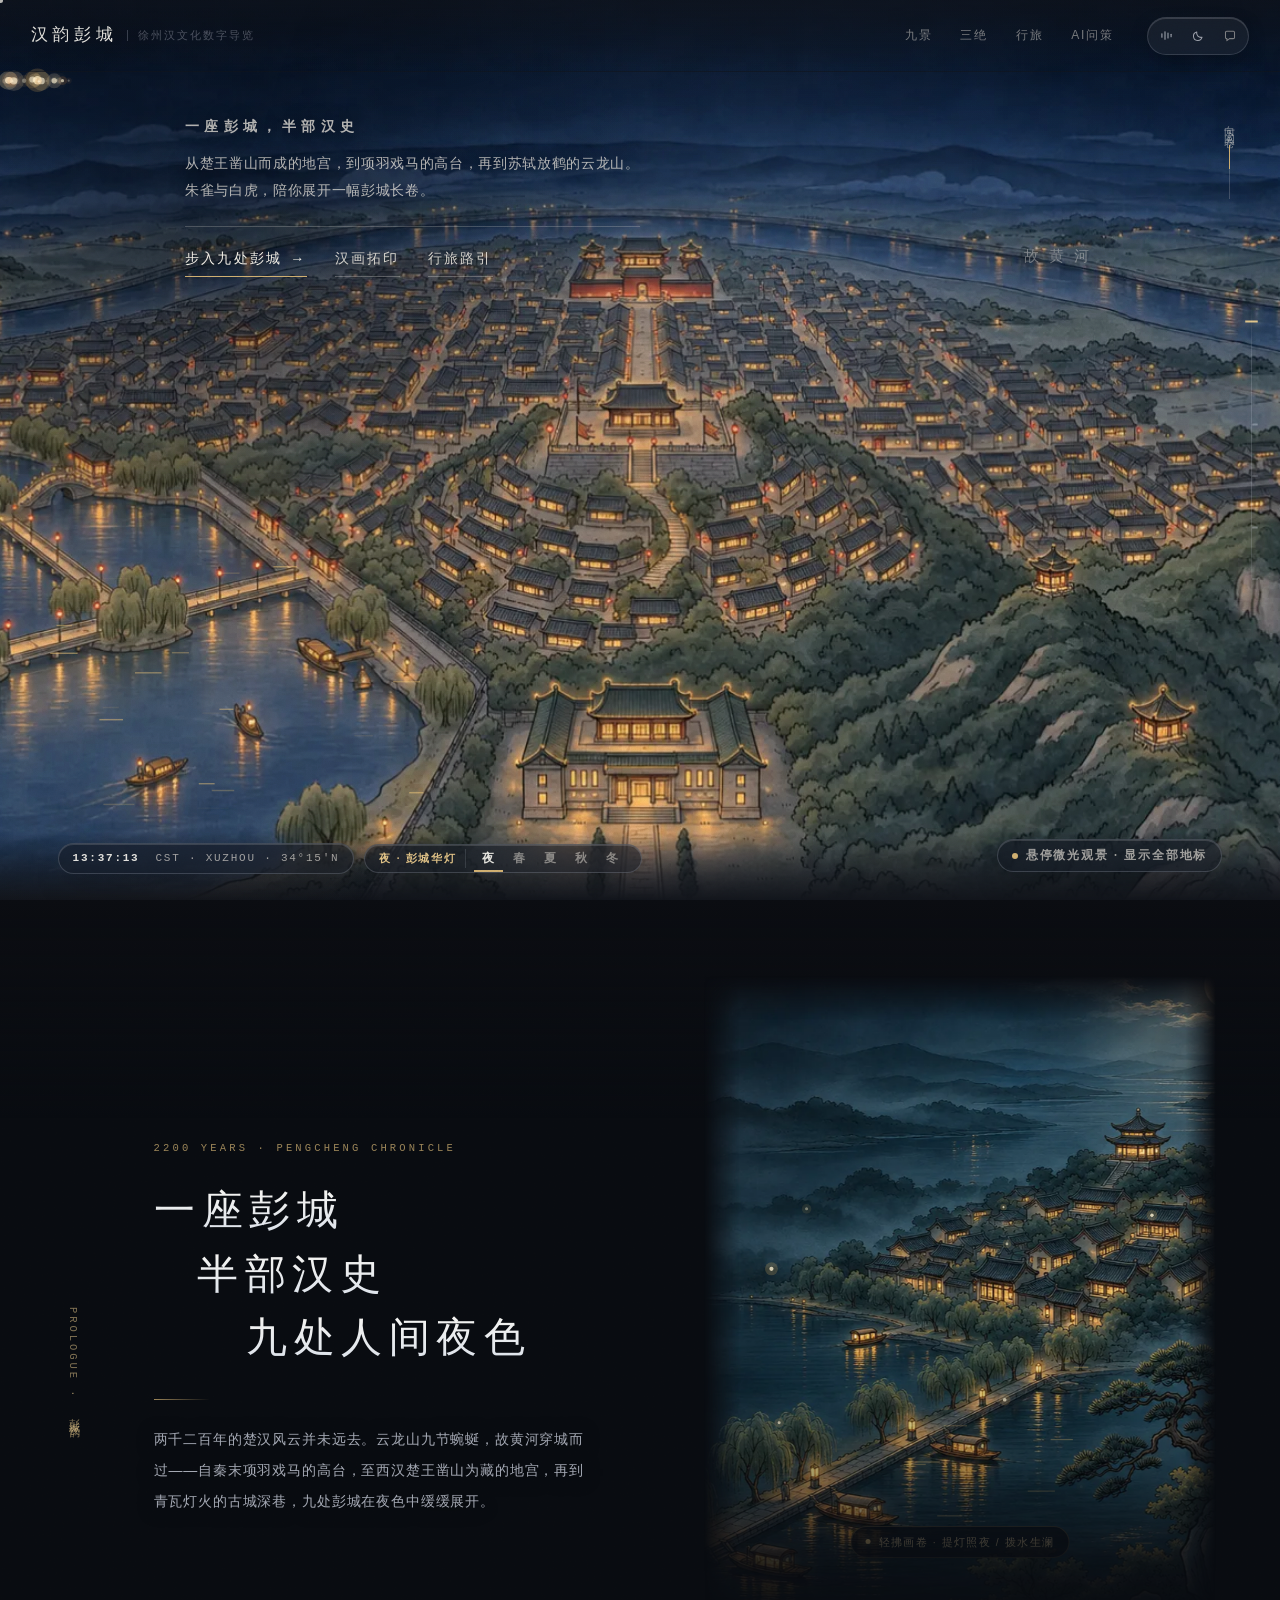
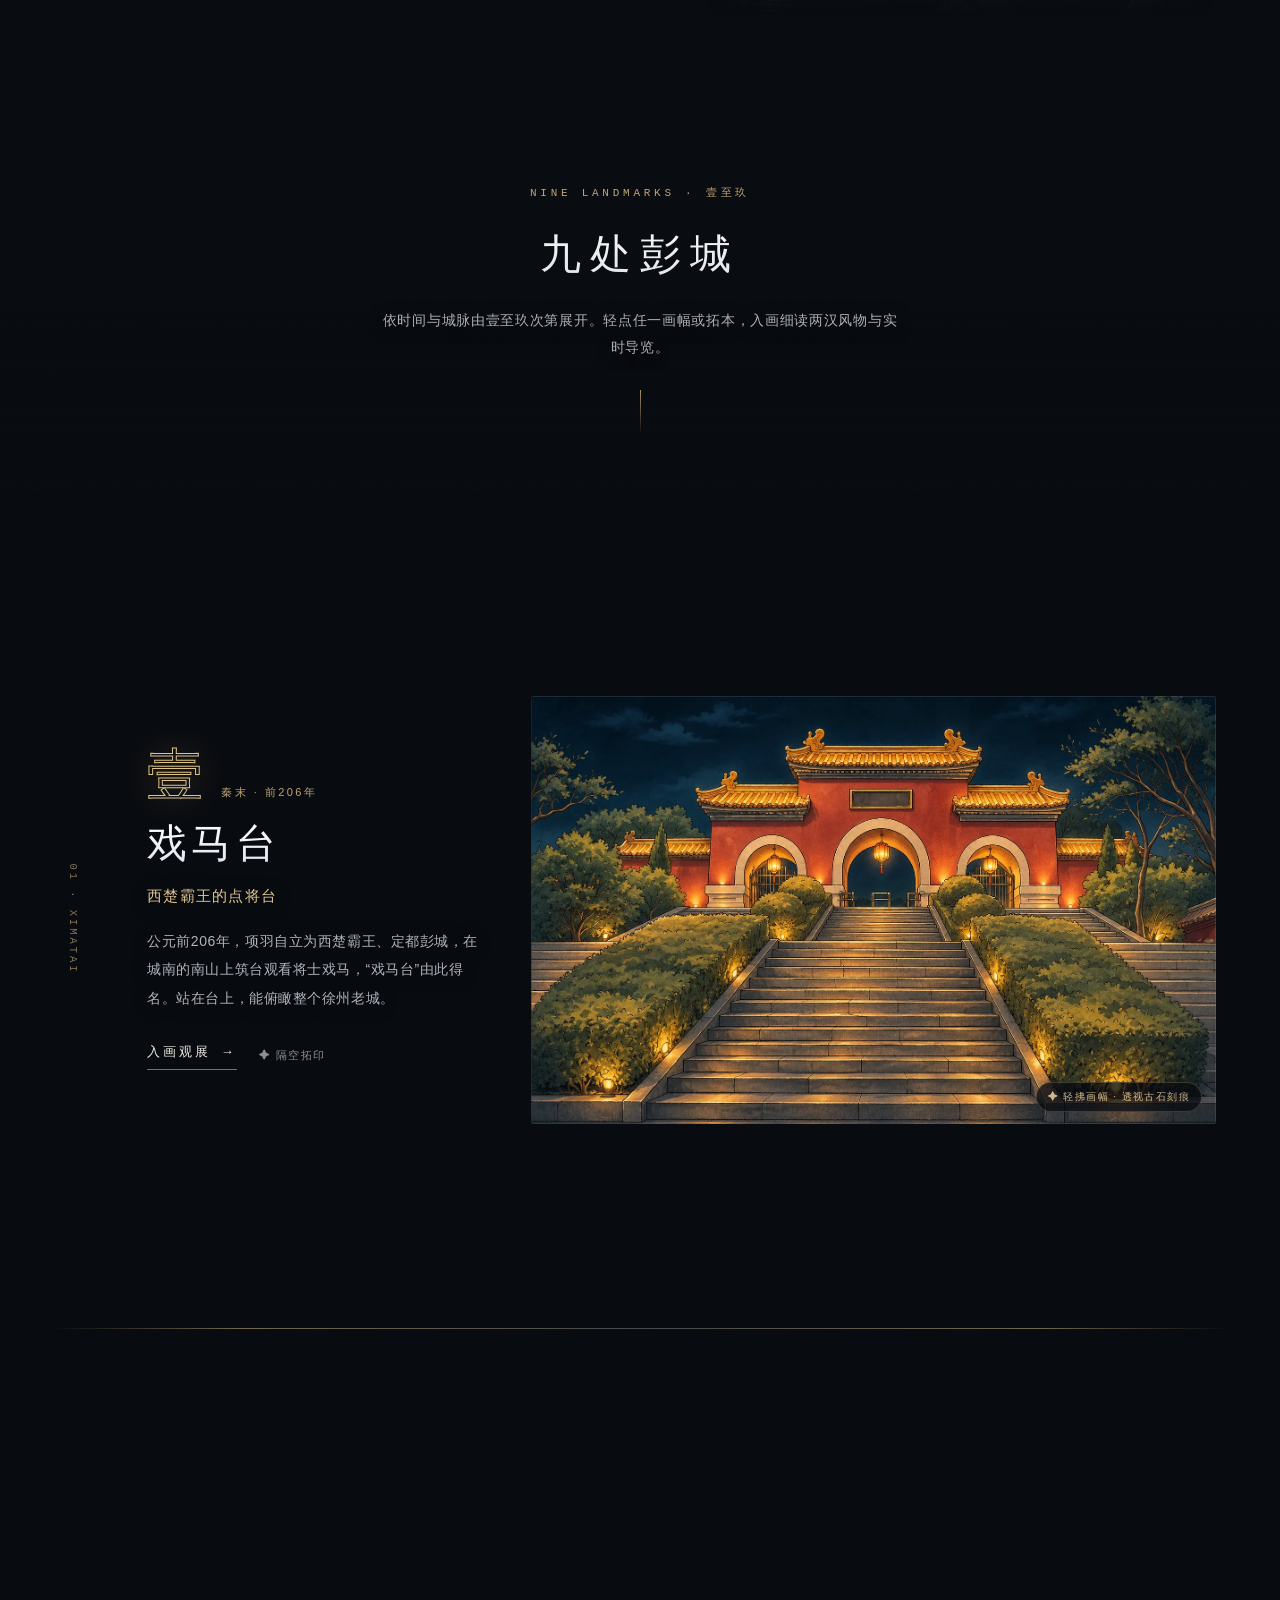
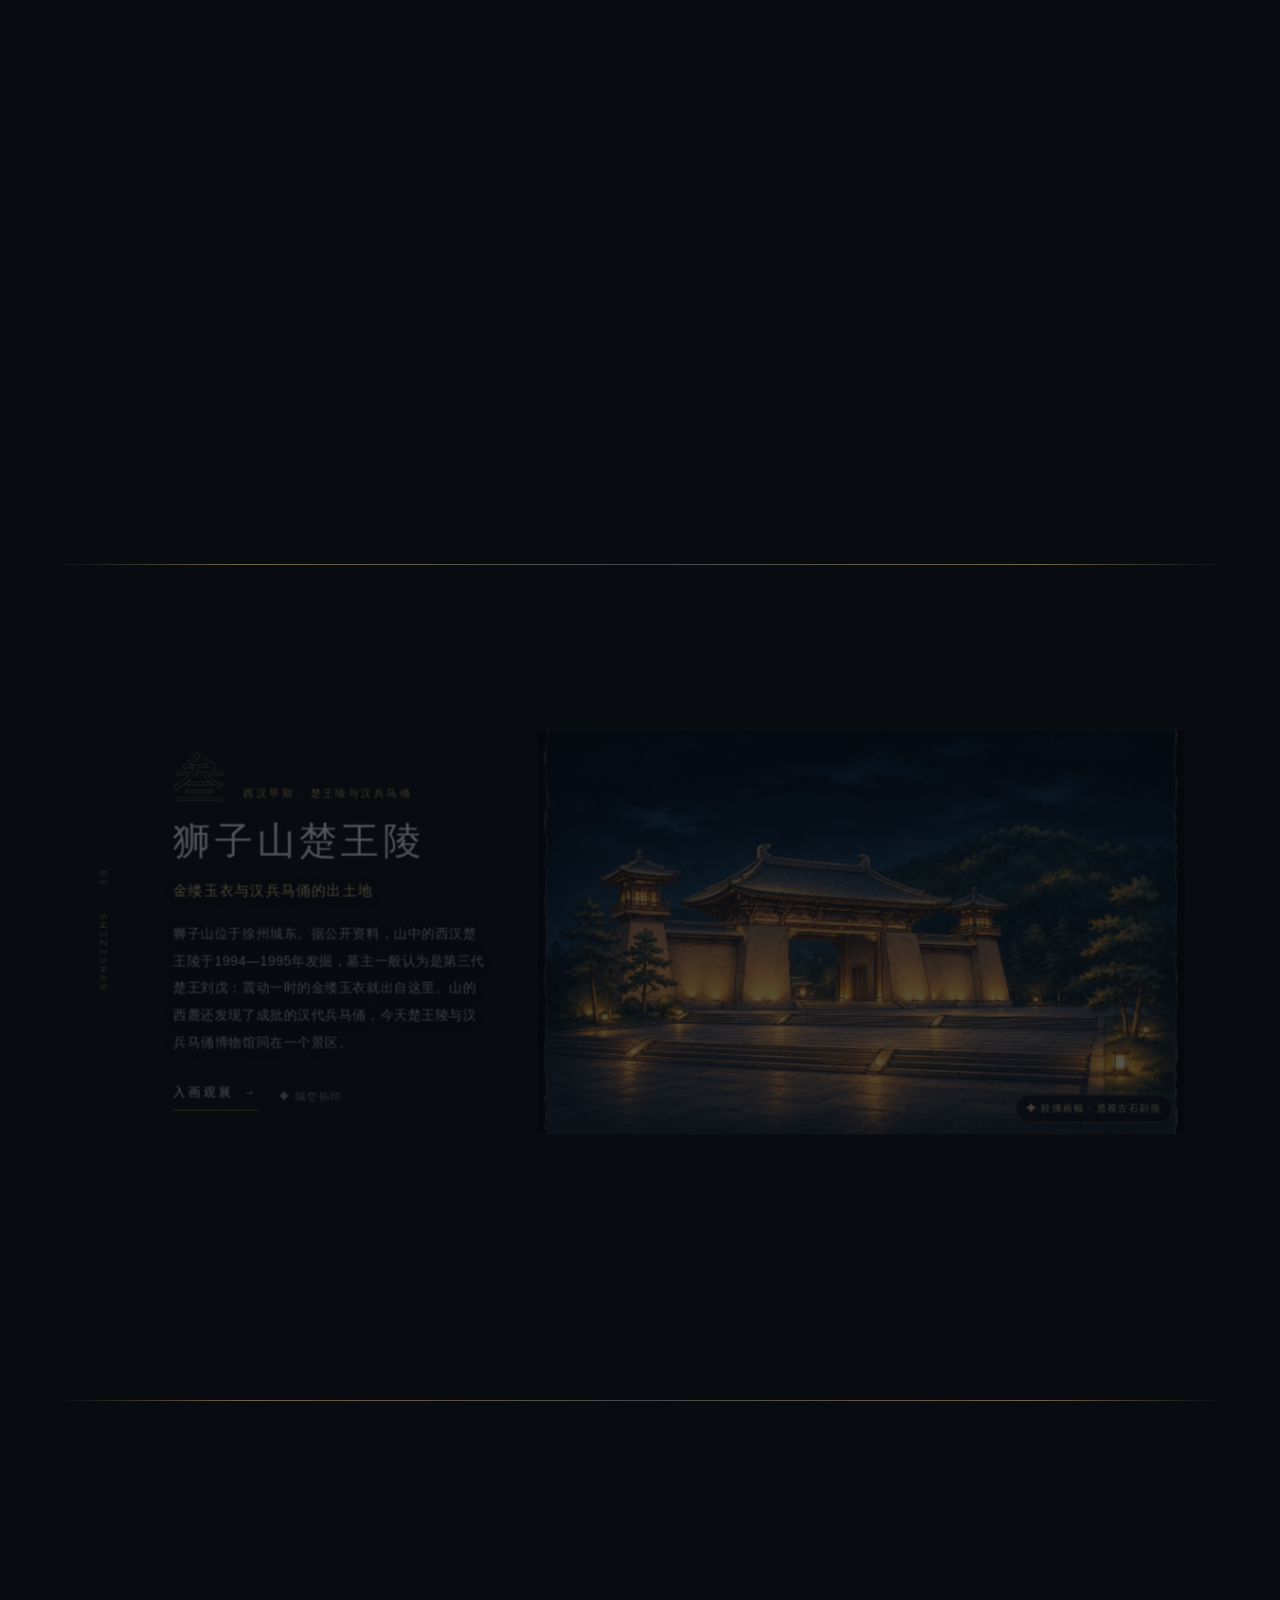
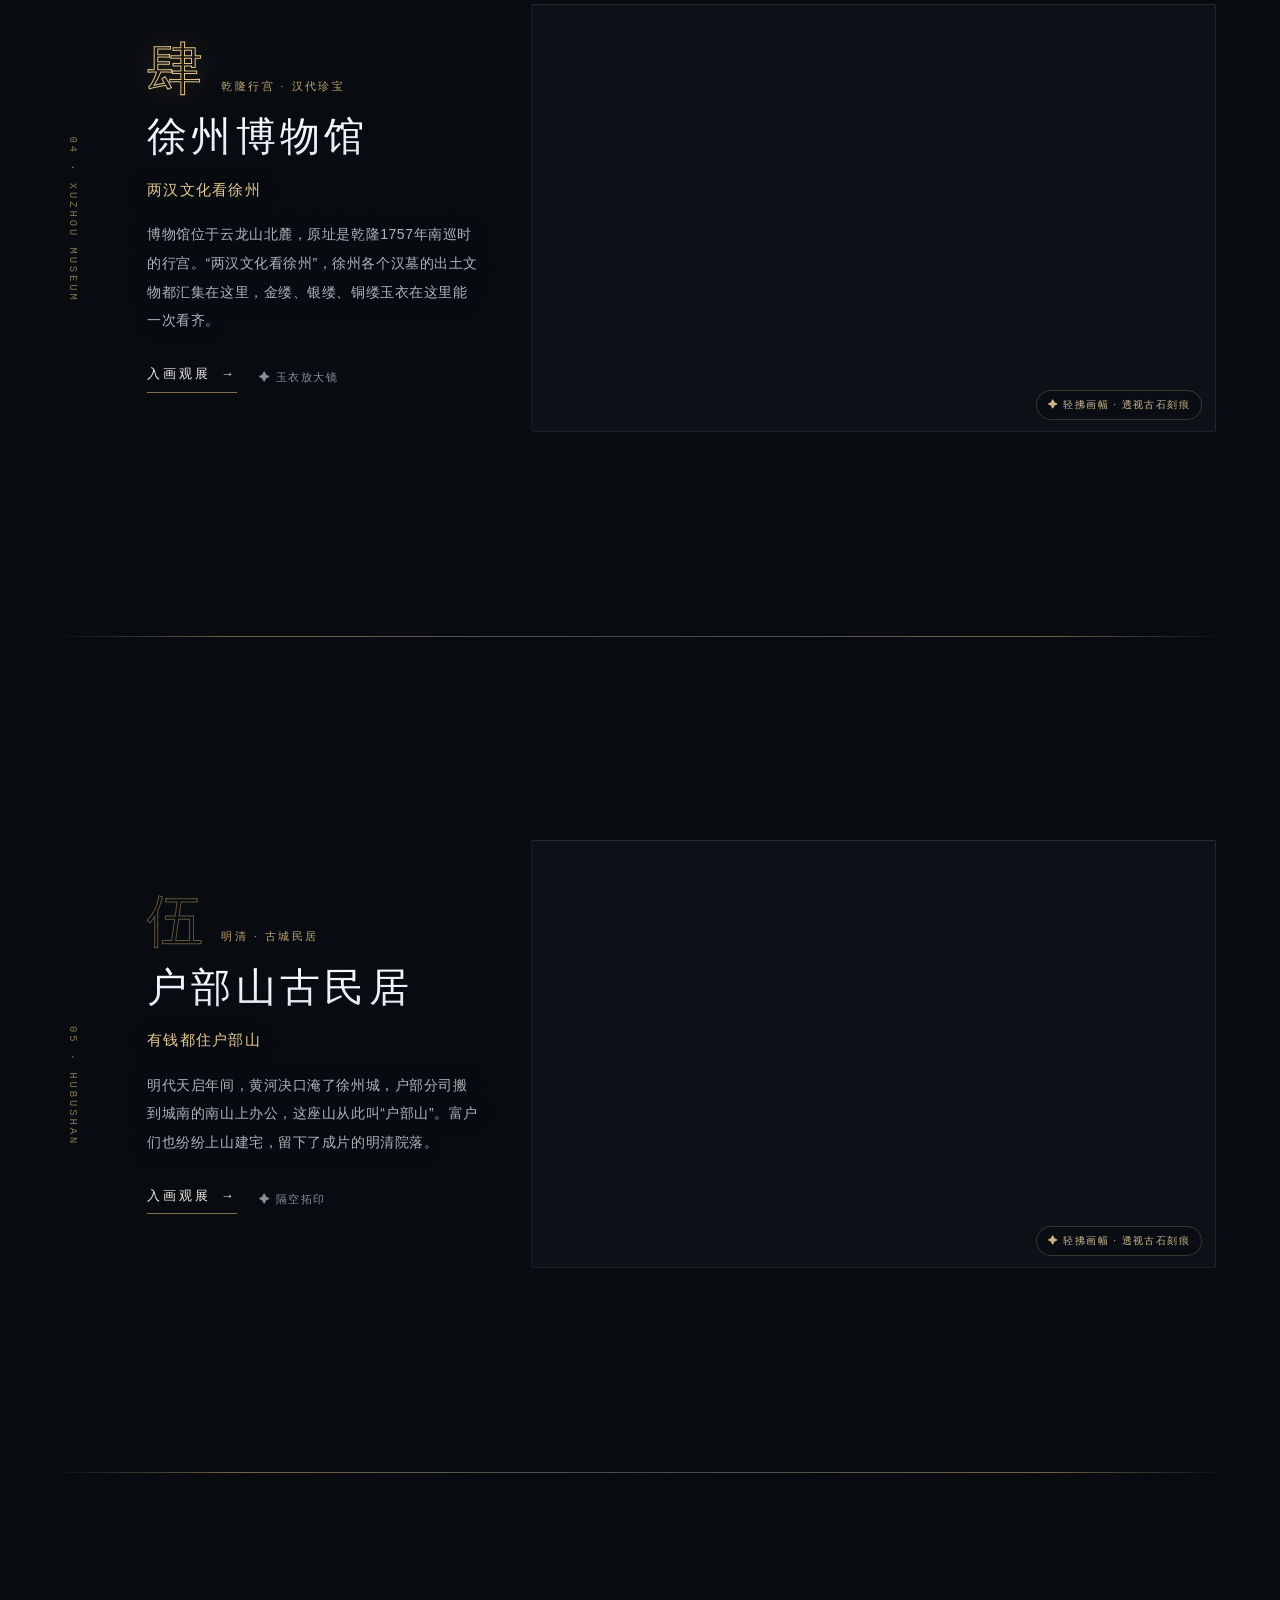
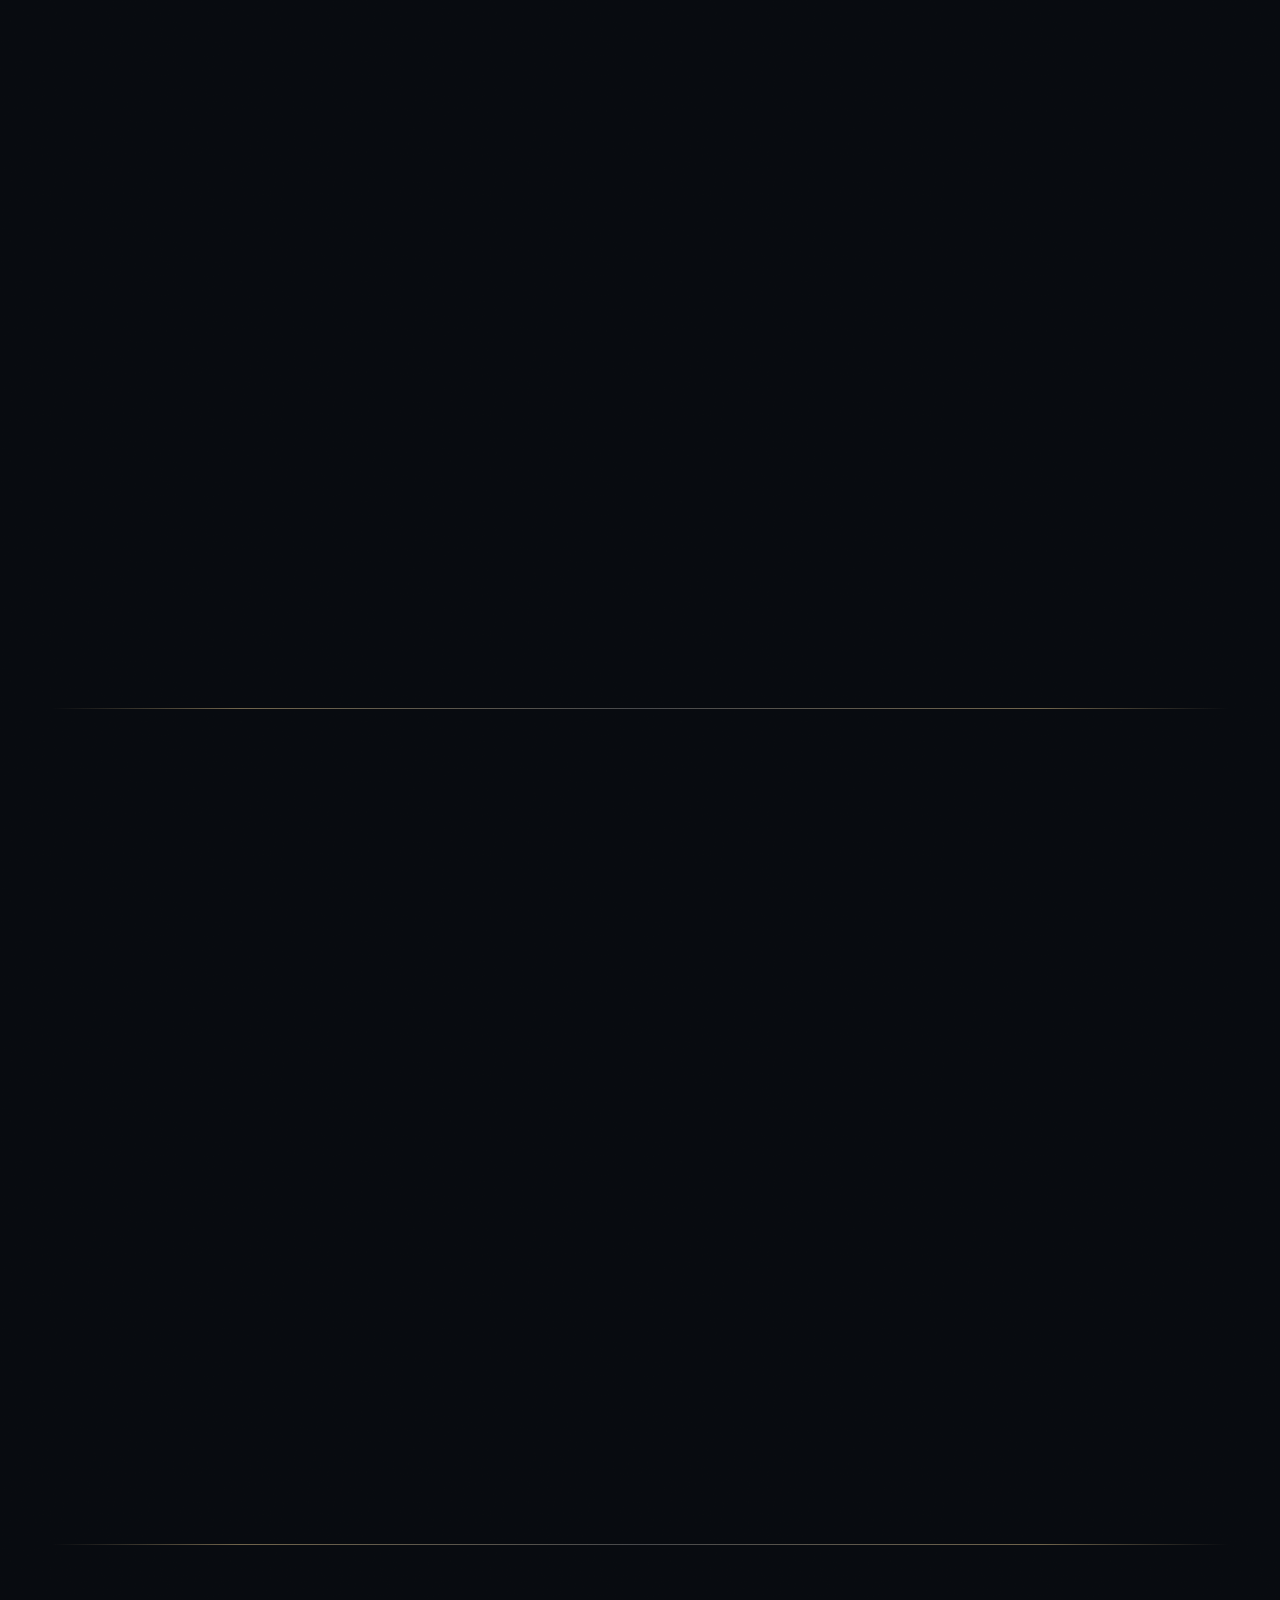
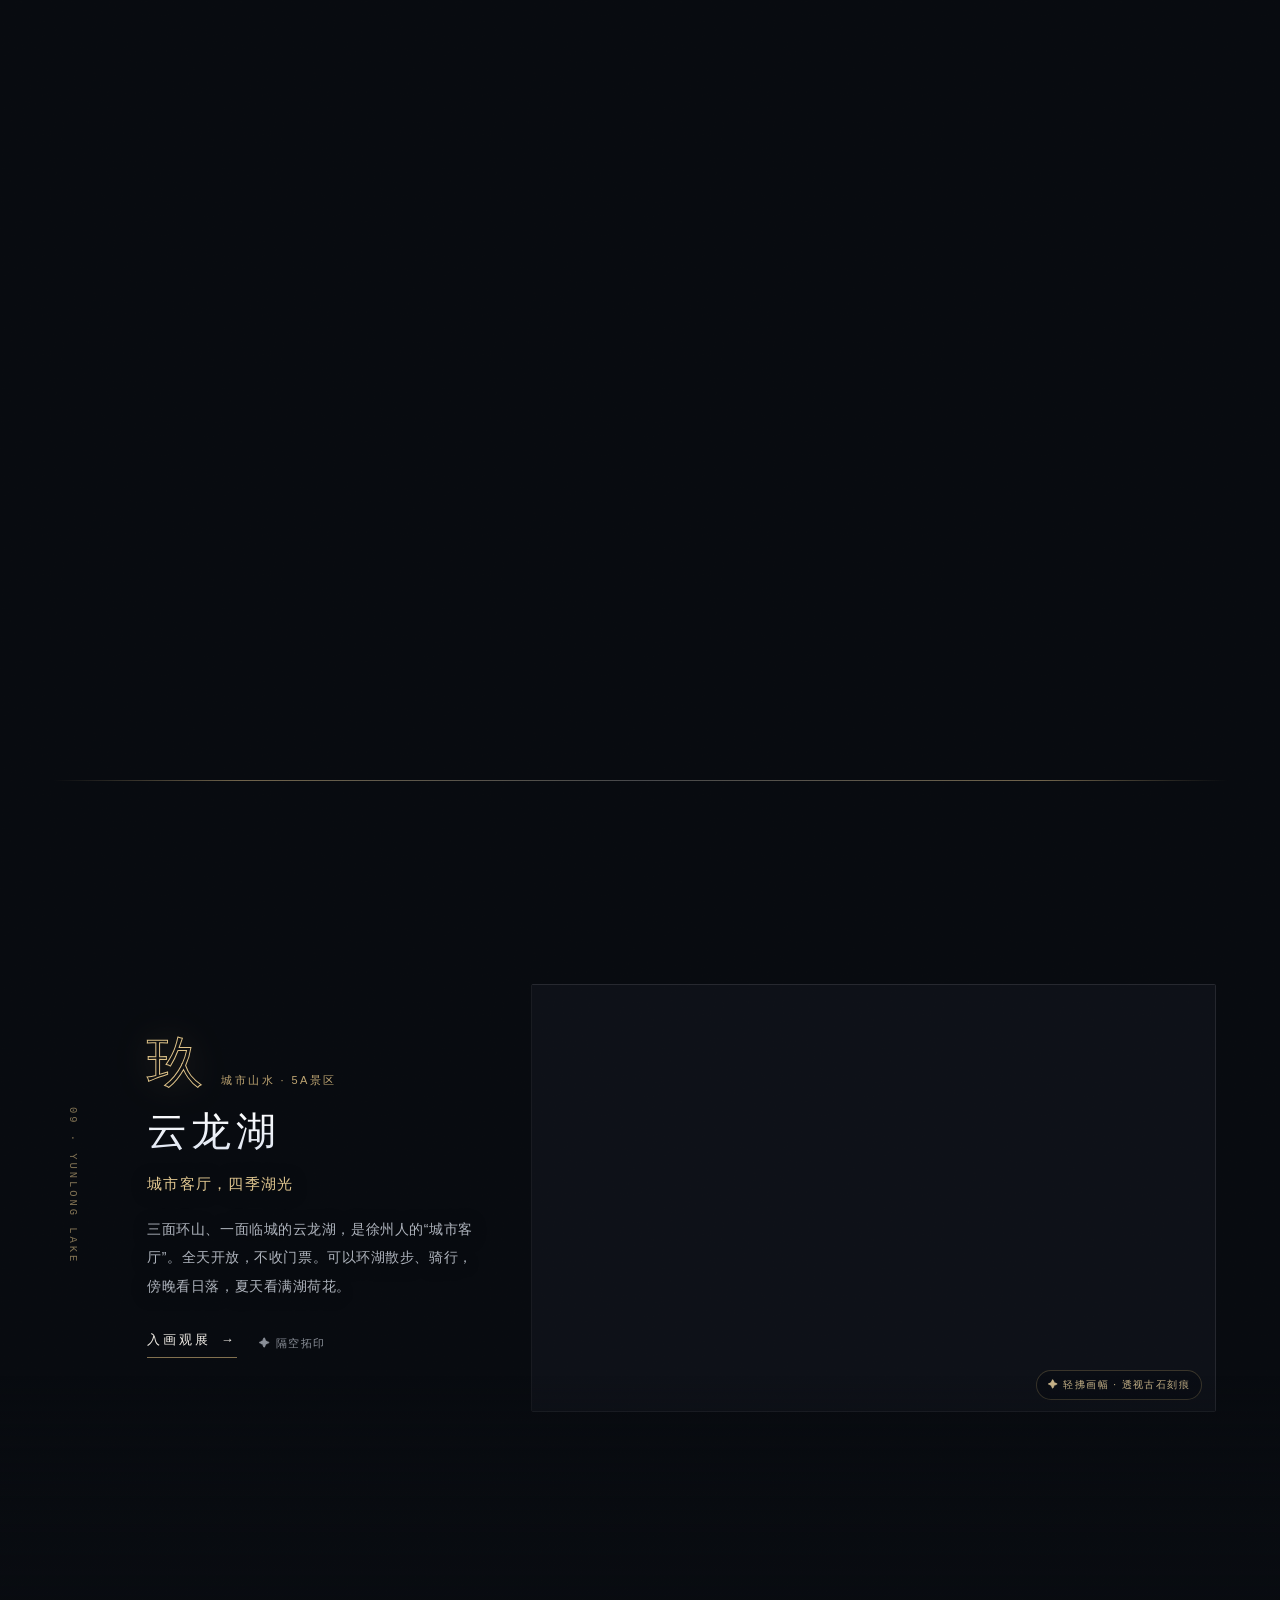
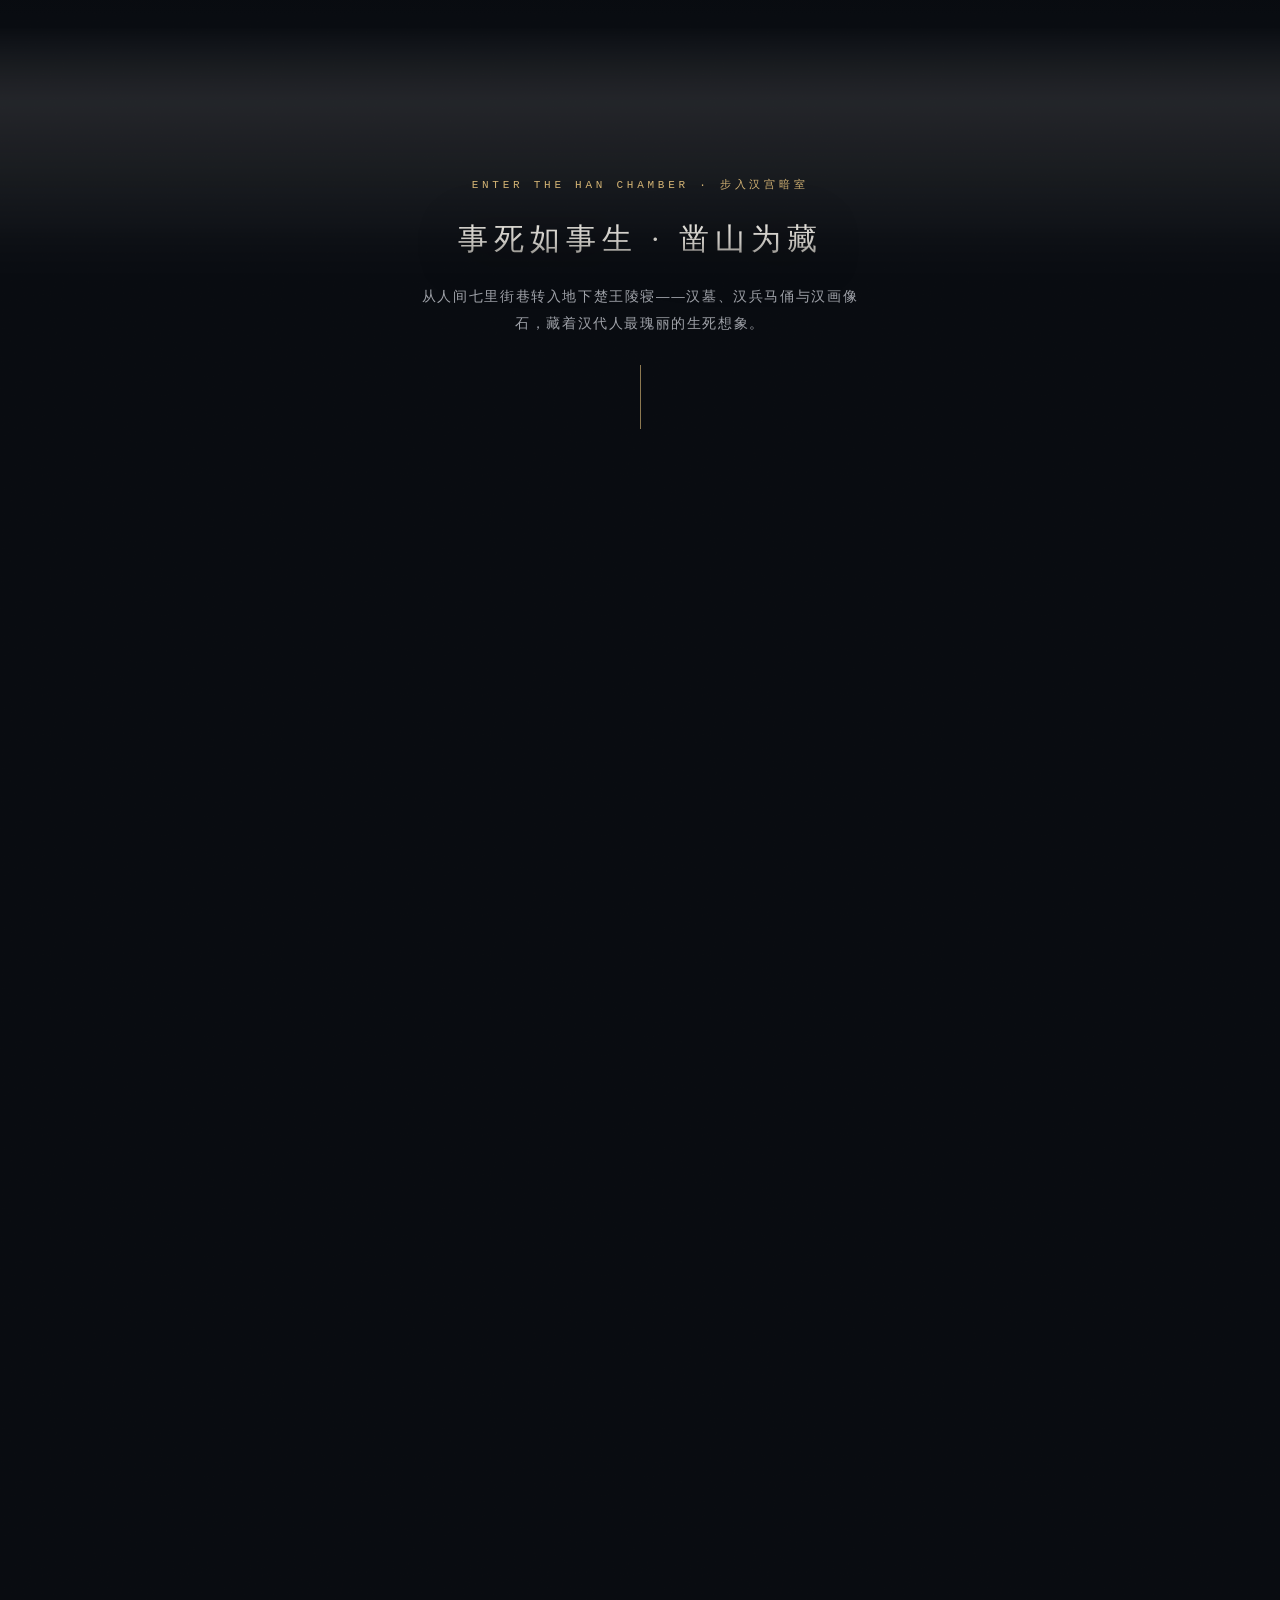
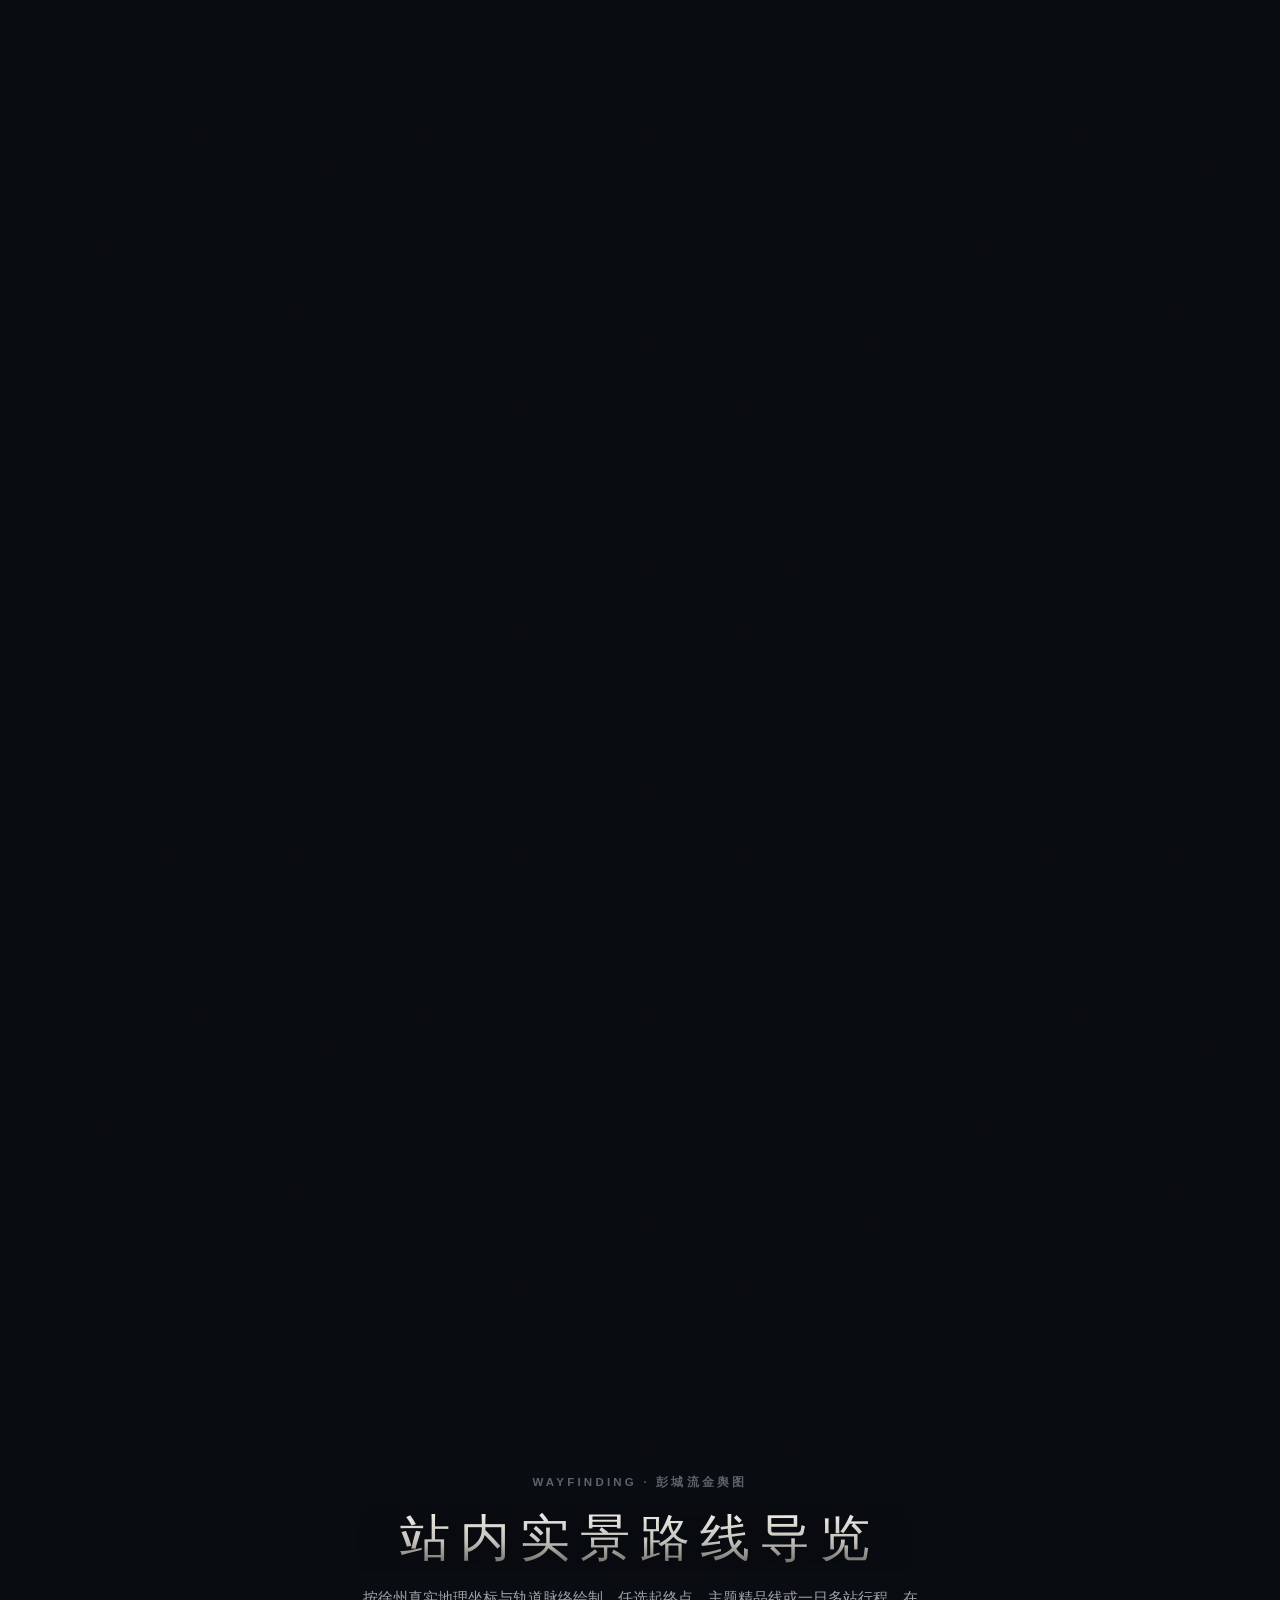
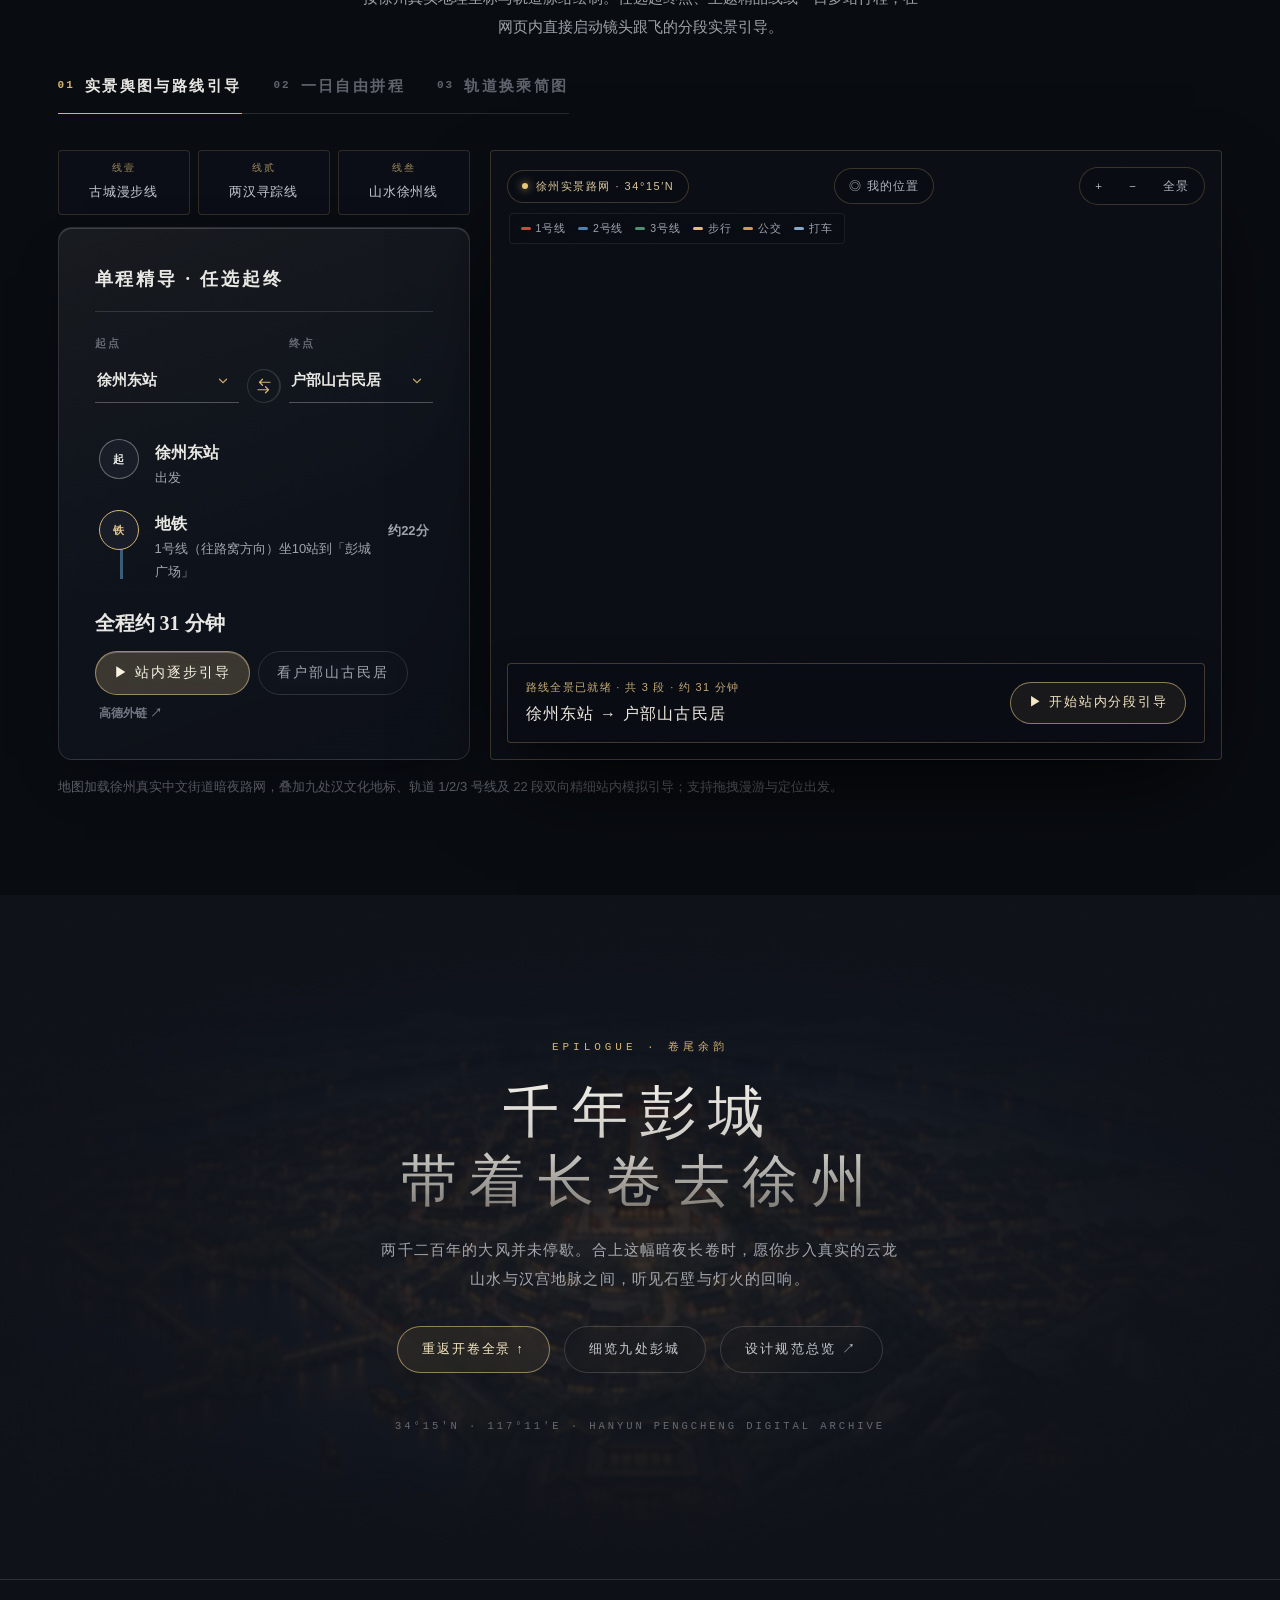
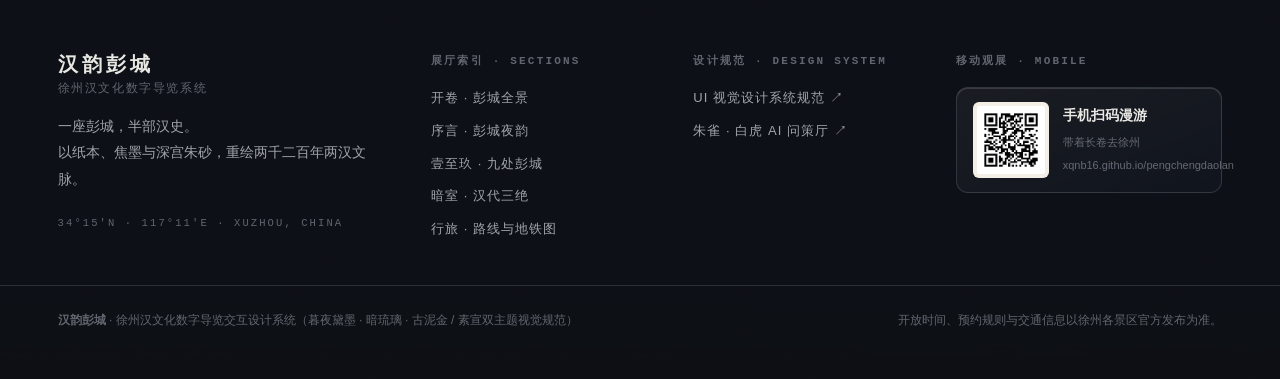
==== commit 0a2273b4: "Stabilize scrolling in WeChat and touch browsers" ====
--- a/index.html
+++ b/index.html
@@ -3,6 +3,13 @@
 <head>
 <meta charset="utf-8">
 <meta name="viewport" content="width=device-width,initial-scale=1,viewport-fit=cover">
+<script>
+  const ua = navigator.userAgent;
+  if (matchMedia('(hover: none) and (pointer: coarse)').matches ||
+      (/MicroMessenger\//i.test(ua) && /Android|iPhone|iPad|iPod/i.test(ua))) {
+    document.documentElement.classList.add('touch-lite');
+  }
+</script>
 <title>汉韵彭城 · 徐州汉文化数字导览</title>
 <meta name="description" content="跟着汉画里的朱雀和白虎，读懂徐州的汉墓、汉兵马俑与汉画像石：九处景点的故事、纹样出处、开放时间与交通。">
 <link rel="stylesheet" href="assets/css/style.css?v=11">
@@ -21,7 +28,7 @@
 <link rel="stylesheet" href="assets/css/craft-motion.css?v=23">
 <link rel="stylesheet" href="assets/css/obsidian-glass.css?v=36">
 <link rel="stylesheet" href="assets/css/flagship-craft.css?v=37">
-<link rel="stylesheet" href="assets/css/ethereal-izanami.css?v=61">
+<link rel="stylesheet" href="assets/css/ethereal-izanami.css?v=63">
 <link rel="stylesheet" href="assets/css/detail-plus.css?v=50">
 <link rel="stylesheet" href="assets/css/detail-editorial.css?v=60">
 </head>
@@ -29,7 +36,7 @@
 <div class="ed-ambient-bg" id="edAmbientBg" aria-hidden="true">
  <div class="ed-amb-stage" id="edAmbStage">
   <img class="ed-amb-img ed-amb-a on" src="assets/img/night/act1_night.webp" alt="">
-  <img class="ed-amb-img ed-amb-b" src="" alt="">
+  <img class="ed-amb-img ed-amb-b" alt="">
  </div>
  <div class="ed-amb-aura" id="edAmbAura"></div>
  <div class="ed-amb-veil" id="edAmbVeil"></div>
@@ -289,8 +296,8 @@
 <script src="assets/js/v7.js?v=11"></script>
 <script src="assets/js/v8.js?v=12"></script>
 <script src="assets/js/v10.js?v=11"></script>
-<script src="assets/js/editorial-motion.js?v=60"></script>
-<script src="assets/js/ethereal-fx.js?v=60"></script>
+<script src="assets/js/editorial-motion.js?v=63"></script>
+<script src="assets/js/ethereal-fx.js?v=63"></script>
 <script src="assets/js/relic-3d.js?v=60"></script>
 <script src="assets/js/detail-plus.js?v=60"></script>
 </body>
--- a/assets/css/ethereal-izanami.css
+++ b/assets/css/ethereal-izanami.css
@@ -2726,3 +2726,26 @@
     grid-template-columns: 1fr !important;
   }
 }
+
+/* Touch scroll stays native. Decorative full-screen layers are optional. */
+html.touch-lite {
+  overscroll-behavior-y: none;
+}
+.touch-lite .ed-preloader,
+.touch-lite #edAmbientBg,
+.touch-lite #izProLiveCv,
+.touch-lite .iz-pro-cue {
+  display: none !important;
+}
+.touch-lite #sites .iz-folio-bg img,
+.touch-lite #sites .iz-folio-in,
+.touch-lite .iz-pro-back,
+.touch-lite .iz-pro-front {
+  will-change: auto;
+}
+html.touch-lite .nav,
+html.touch-lite .nav .nav-glass-pill,
+html.touch-lite .tabbar {
+  backdrop-filter: none !important;
+  -webkit-backdrop-filter: none !important;
+}
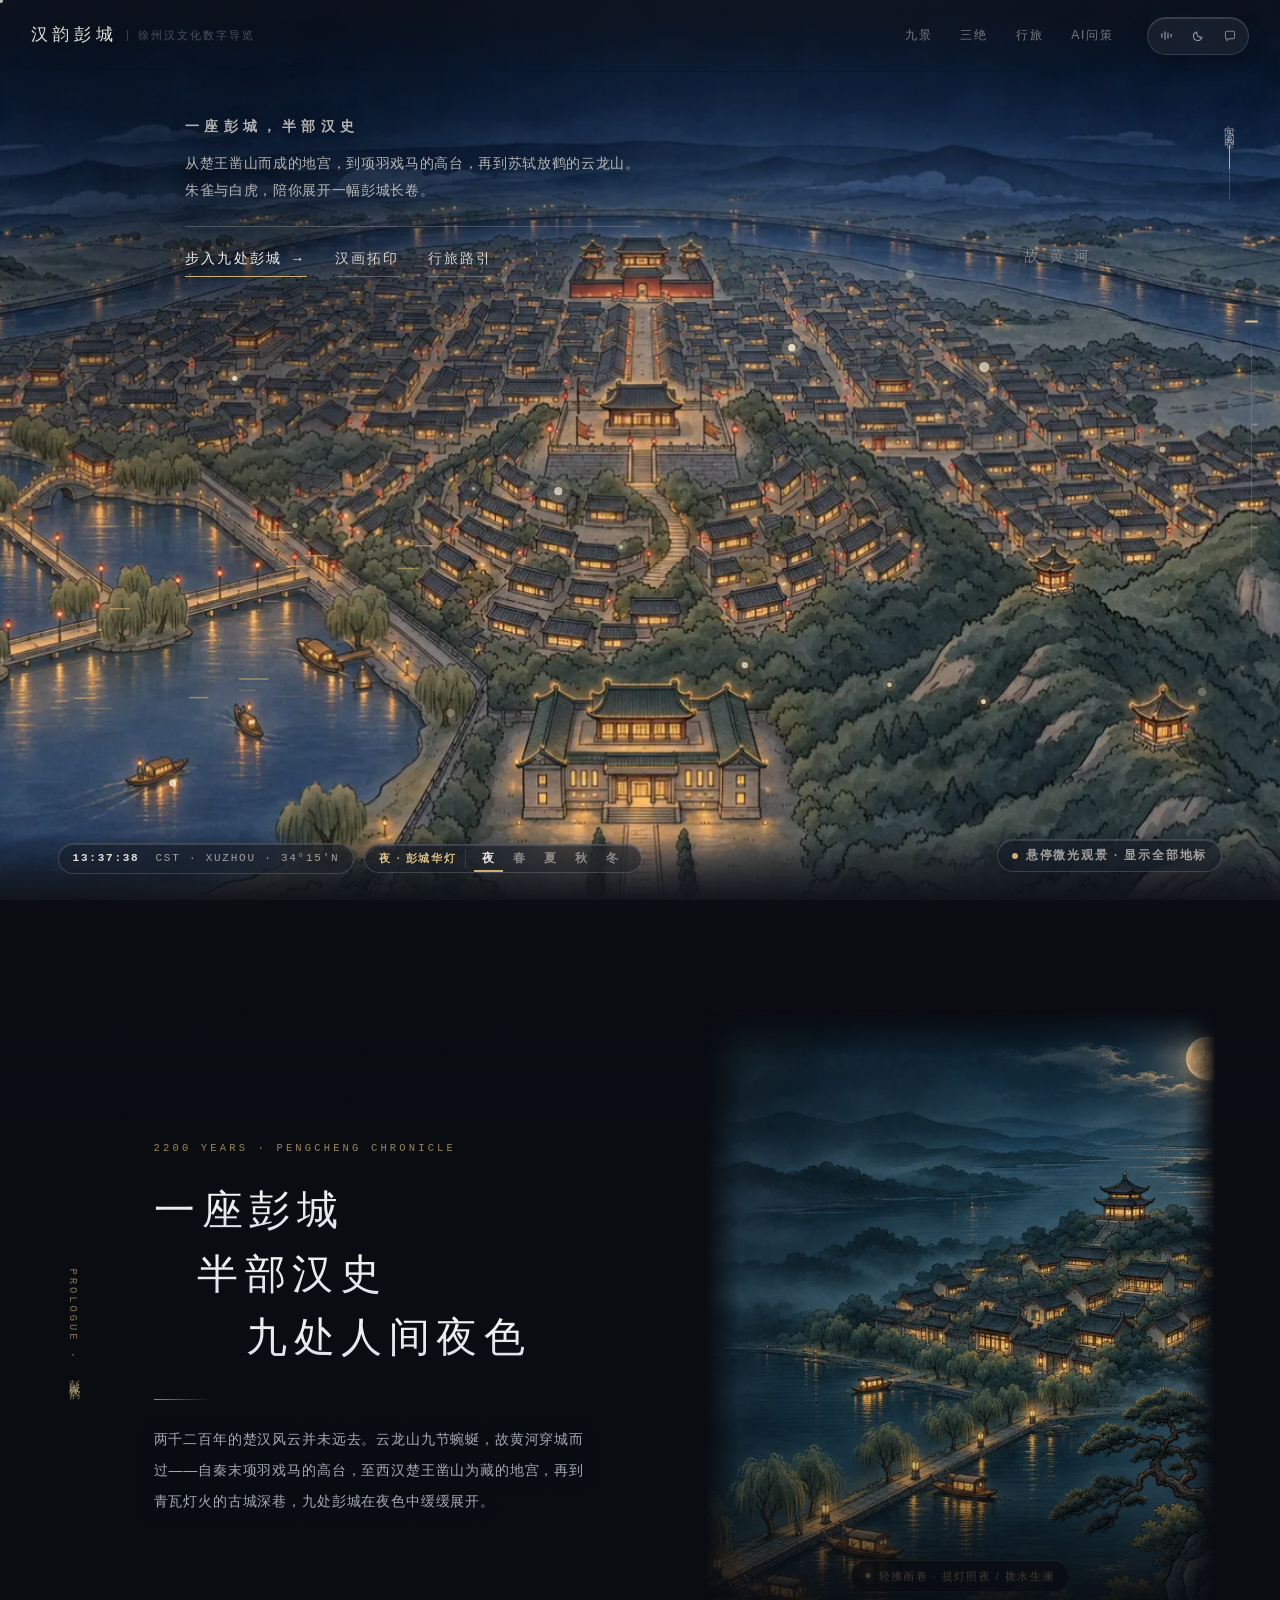
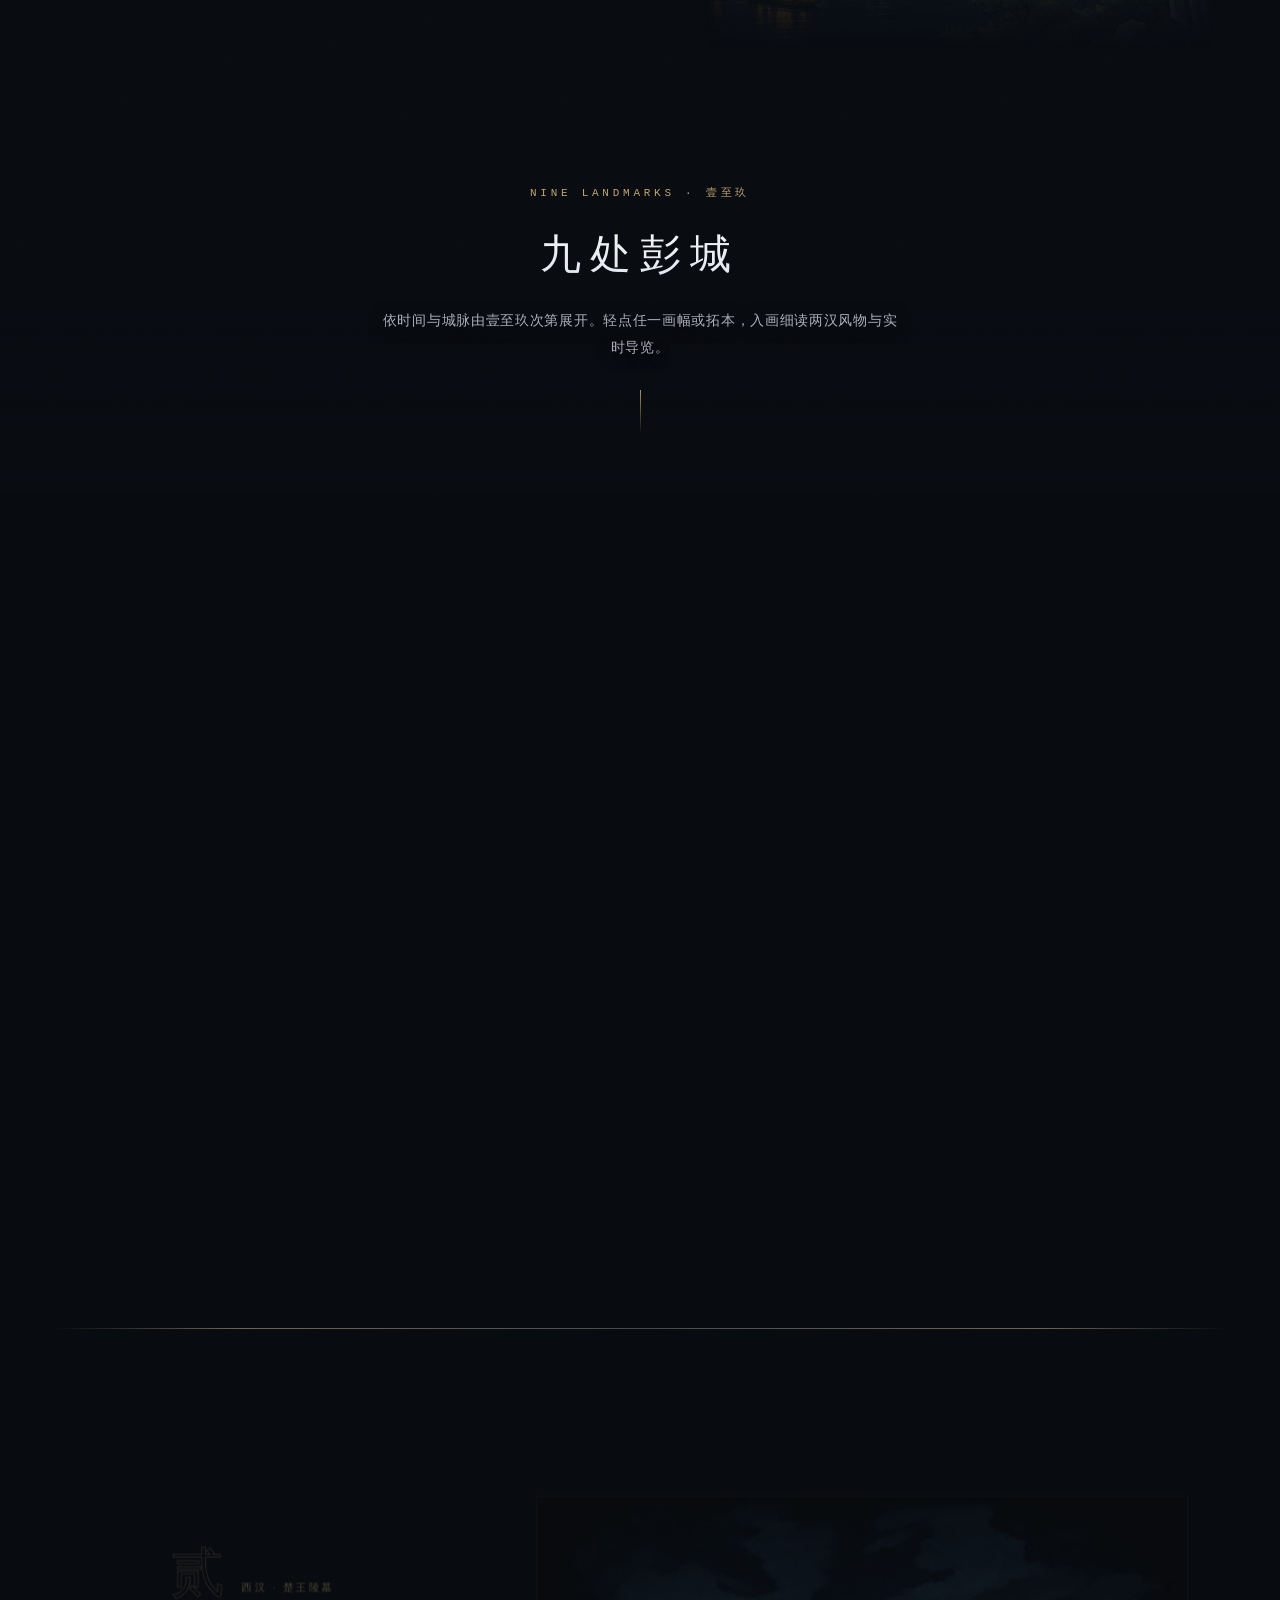
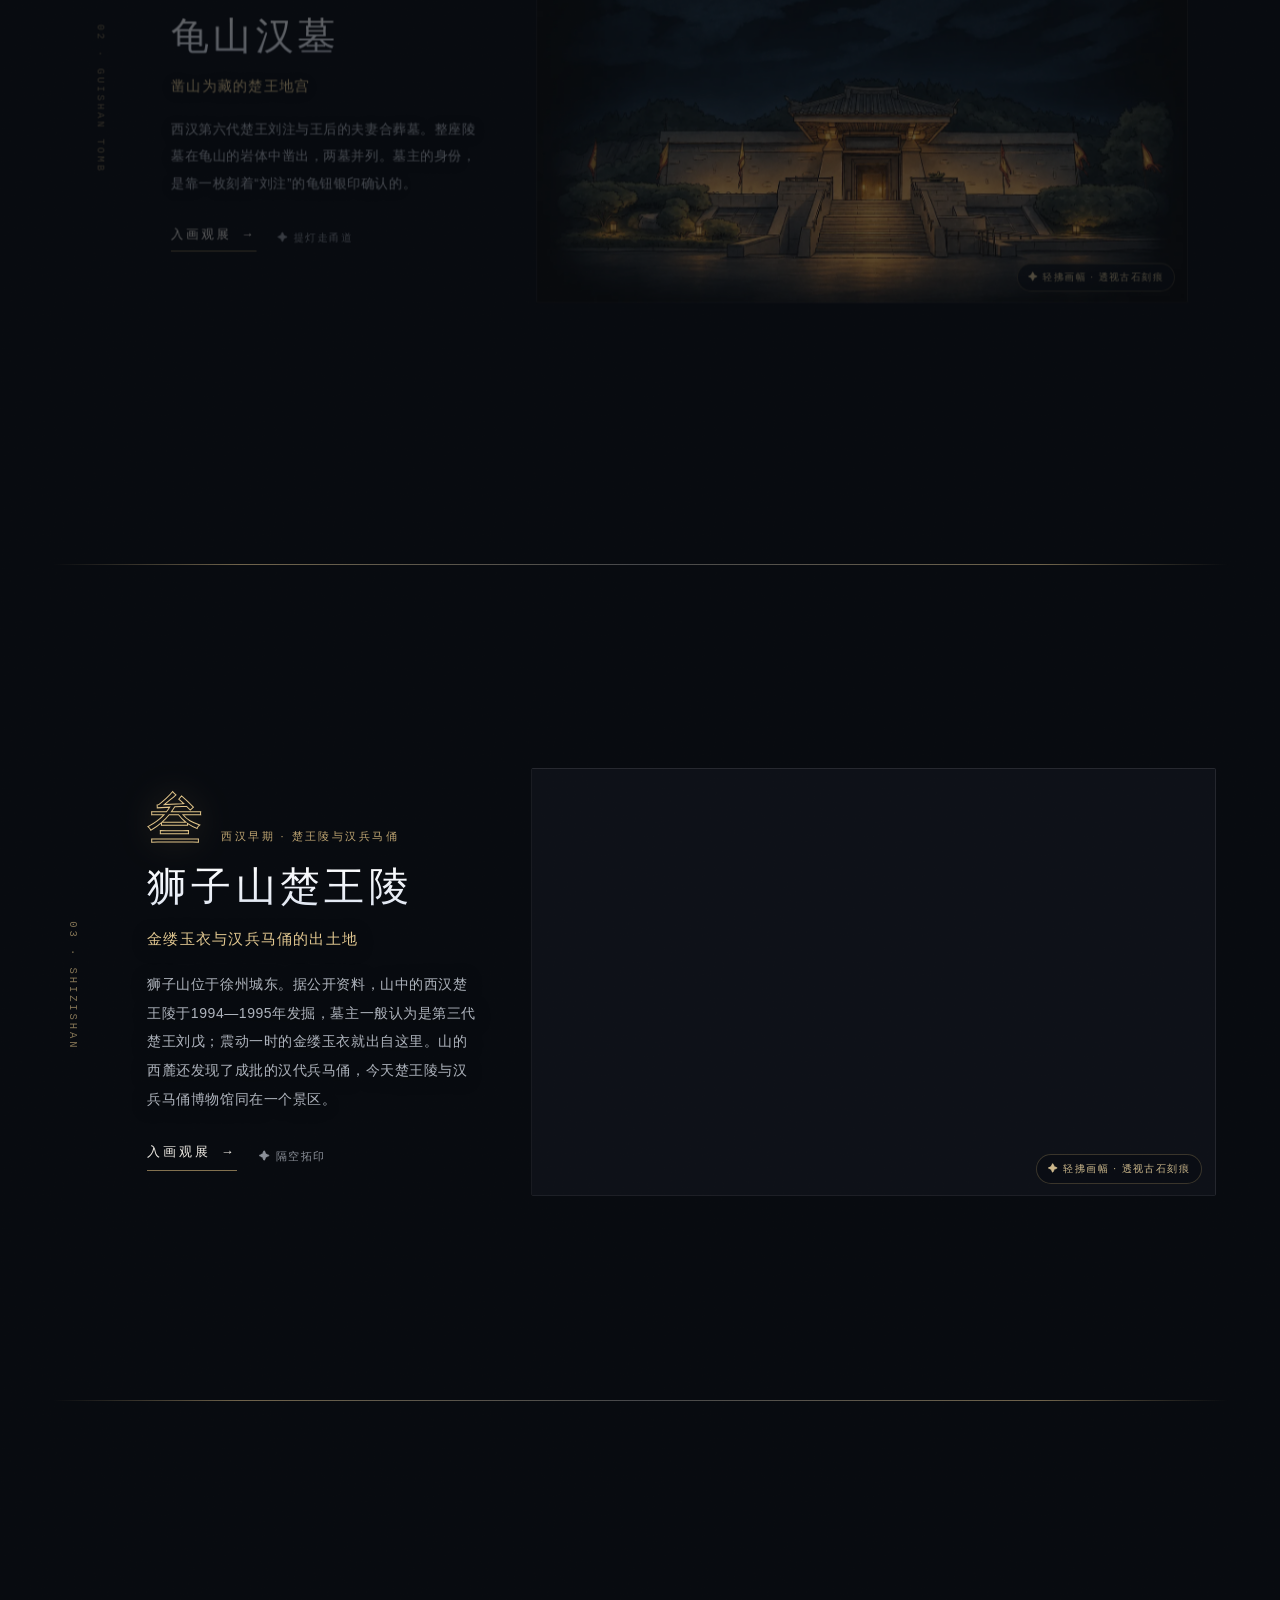
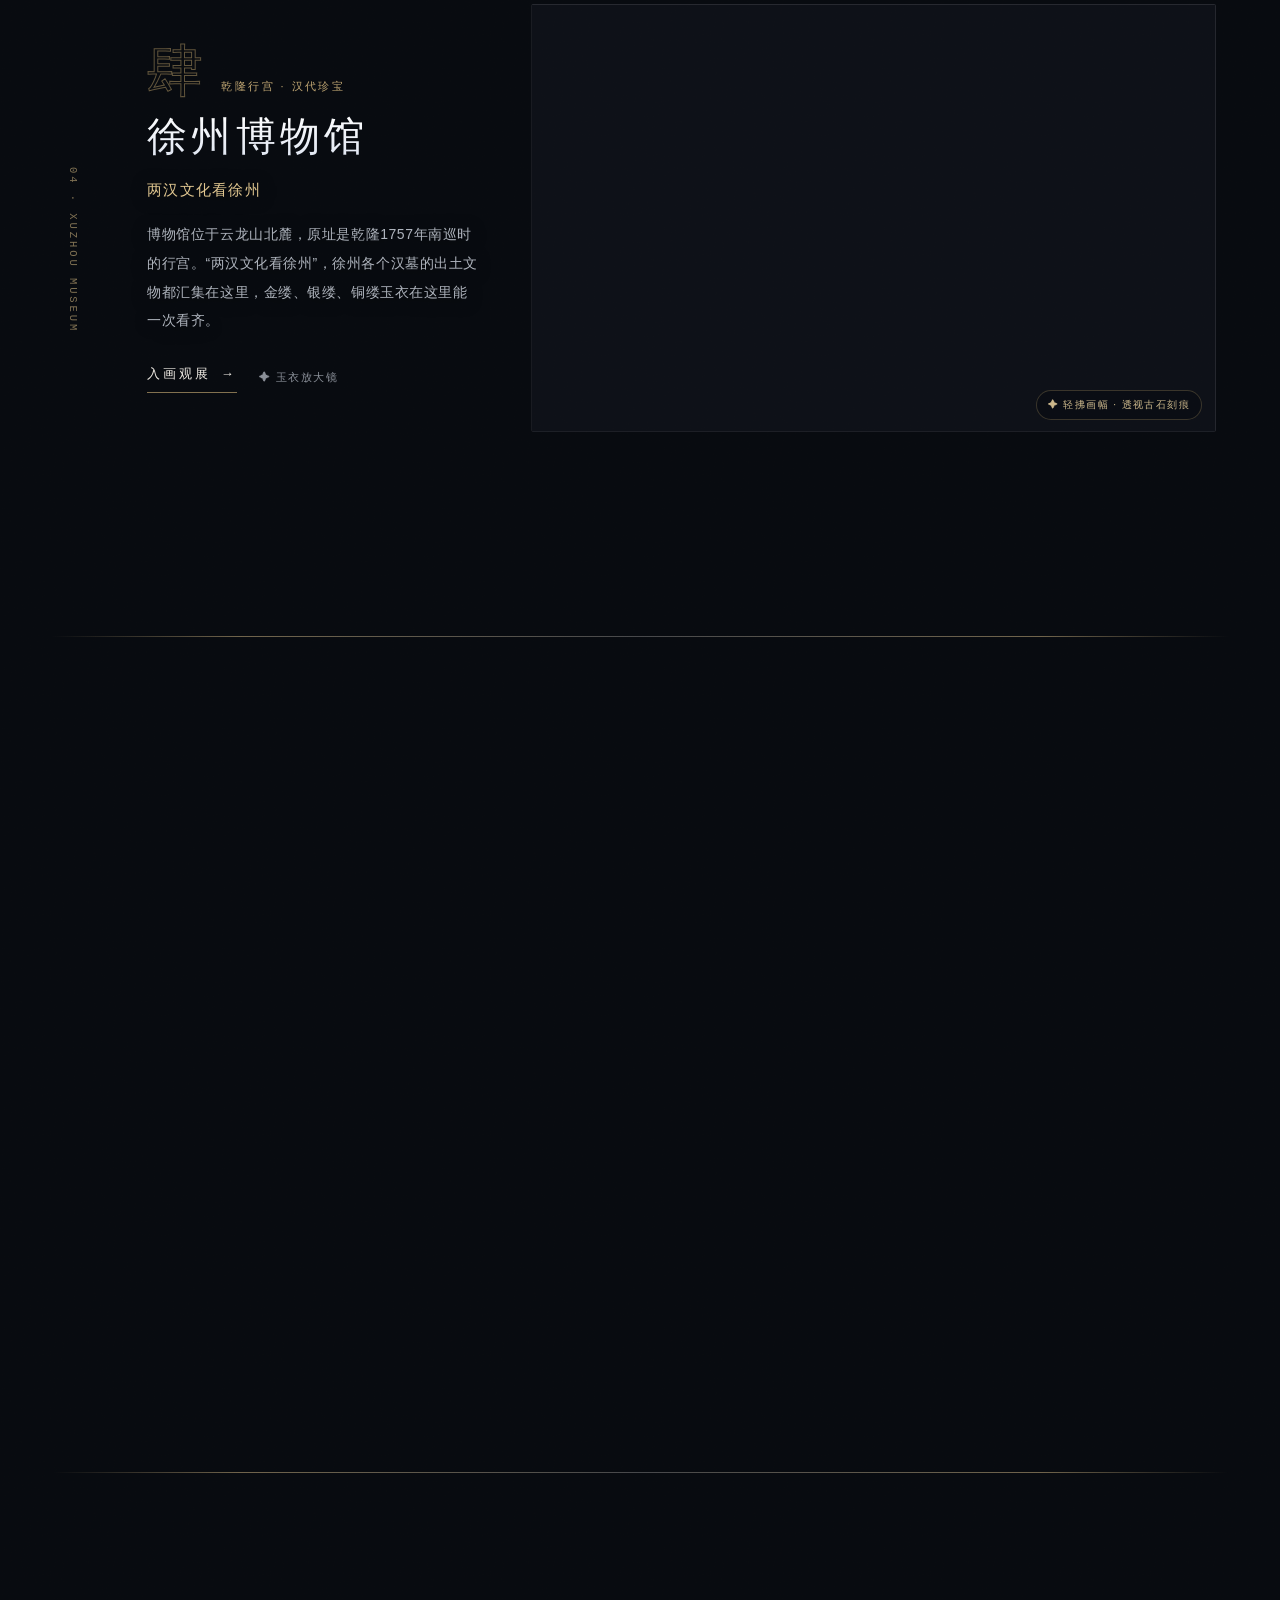
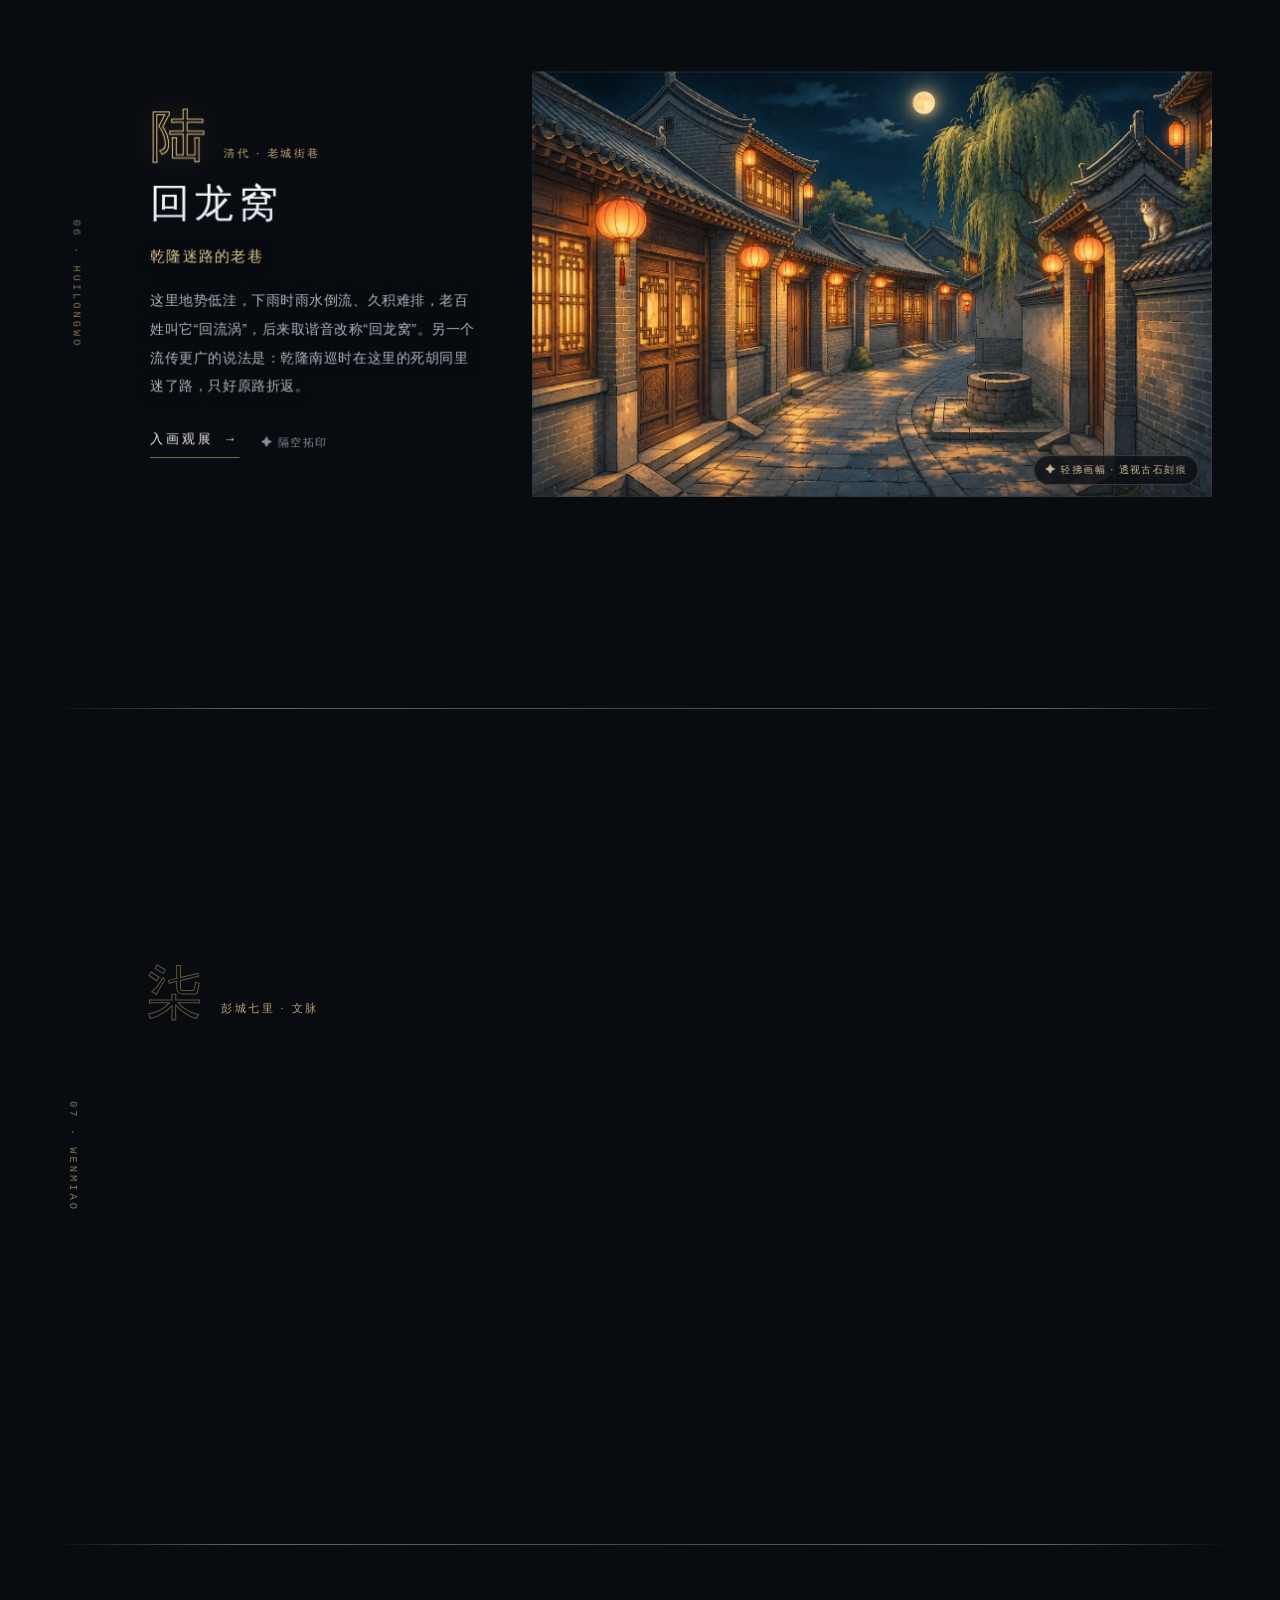
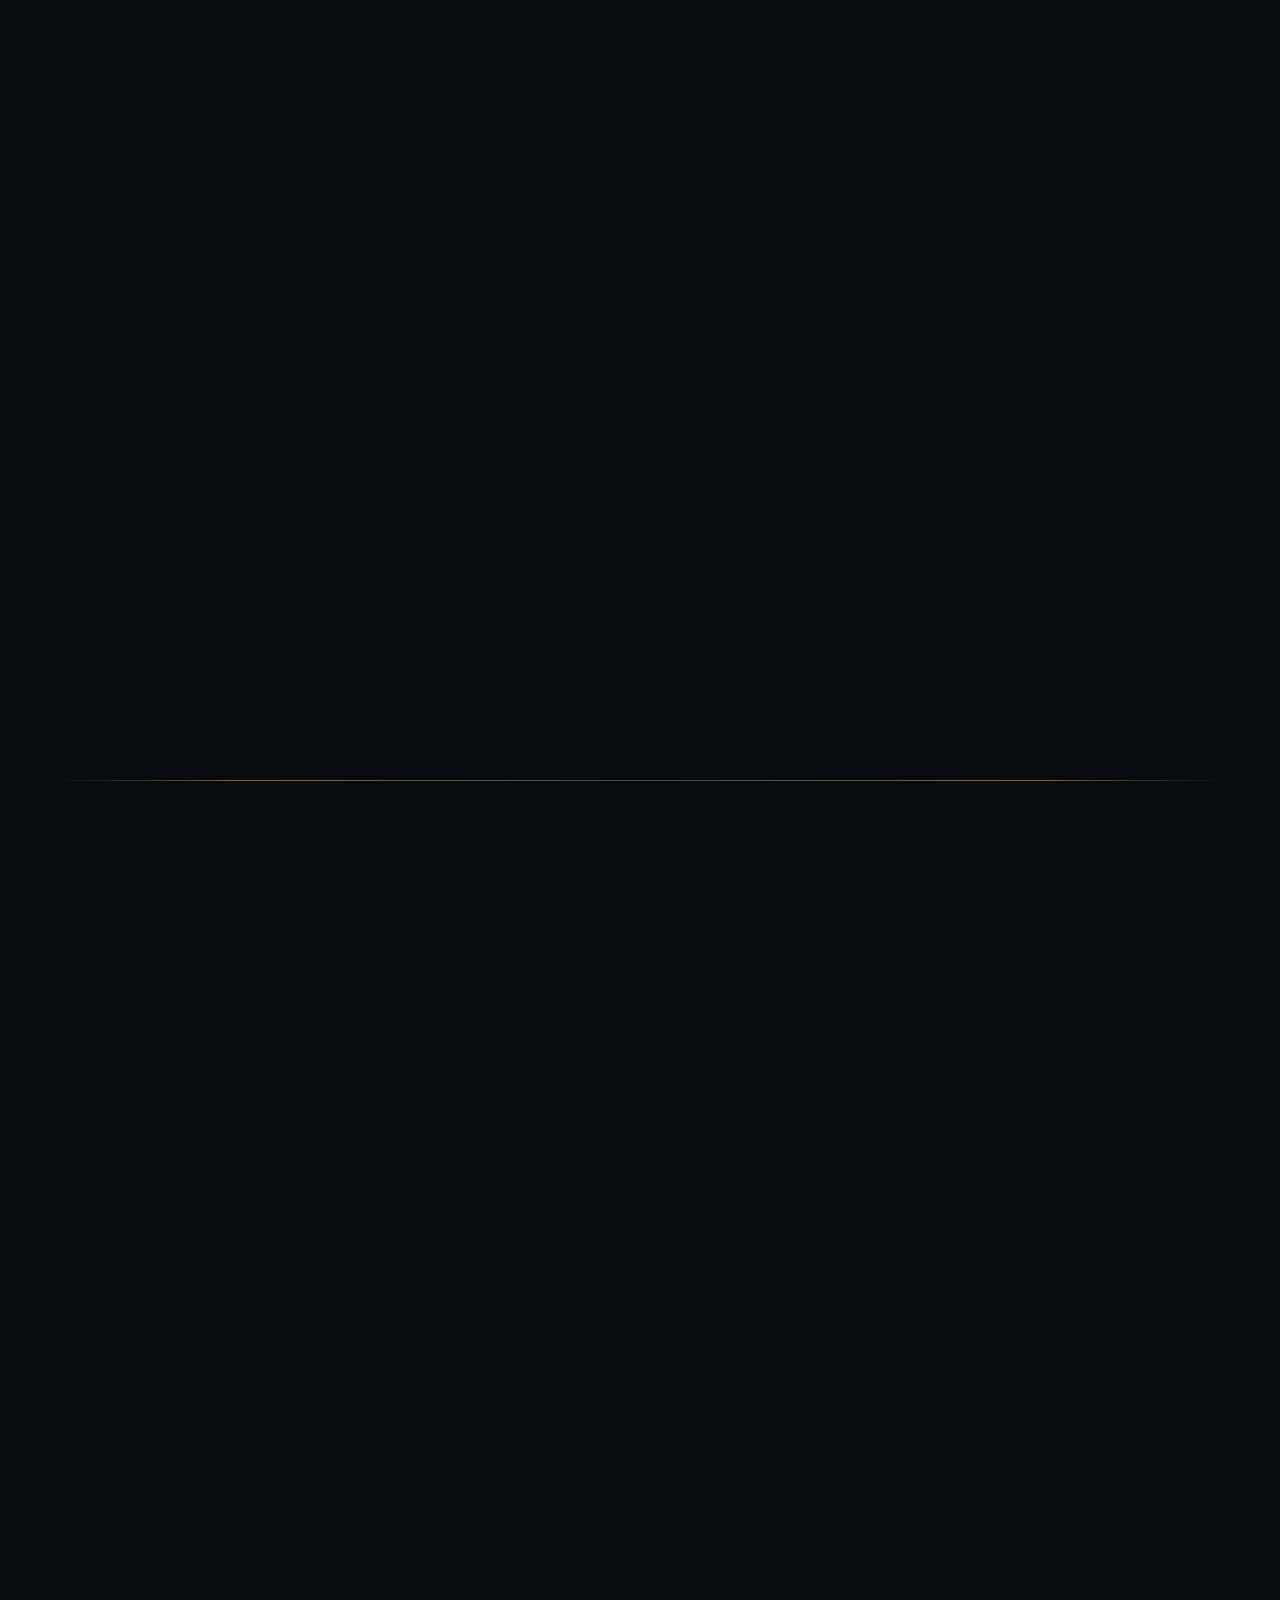
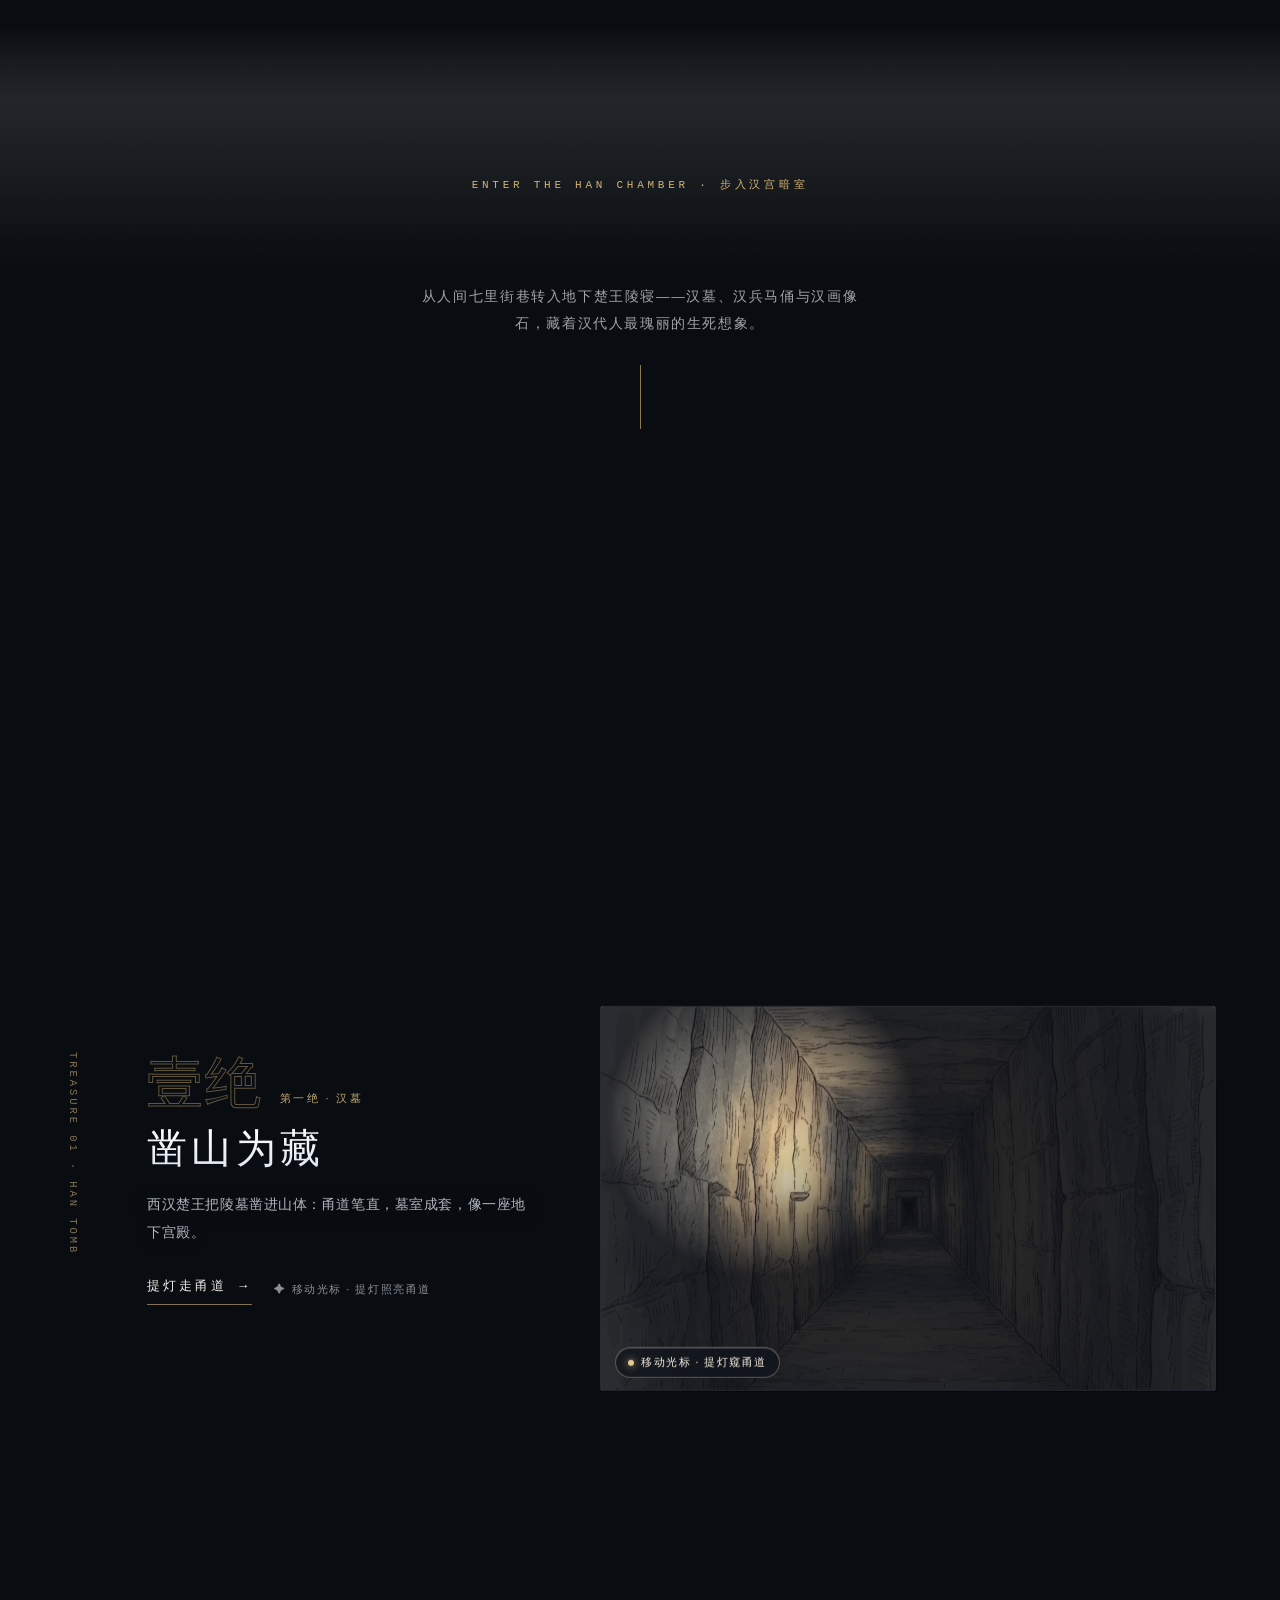
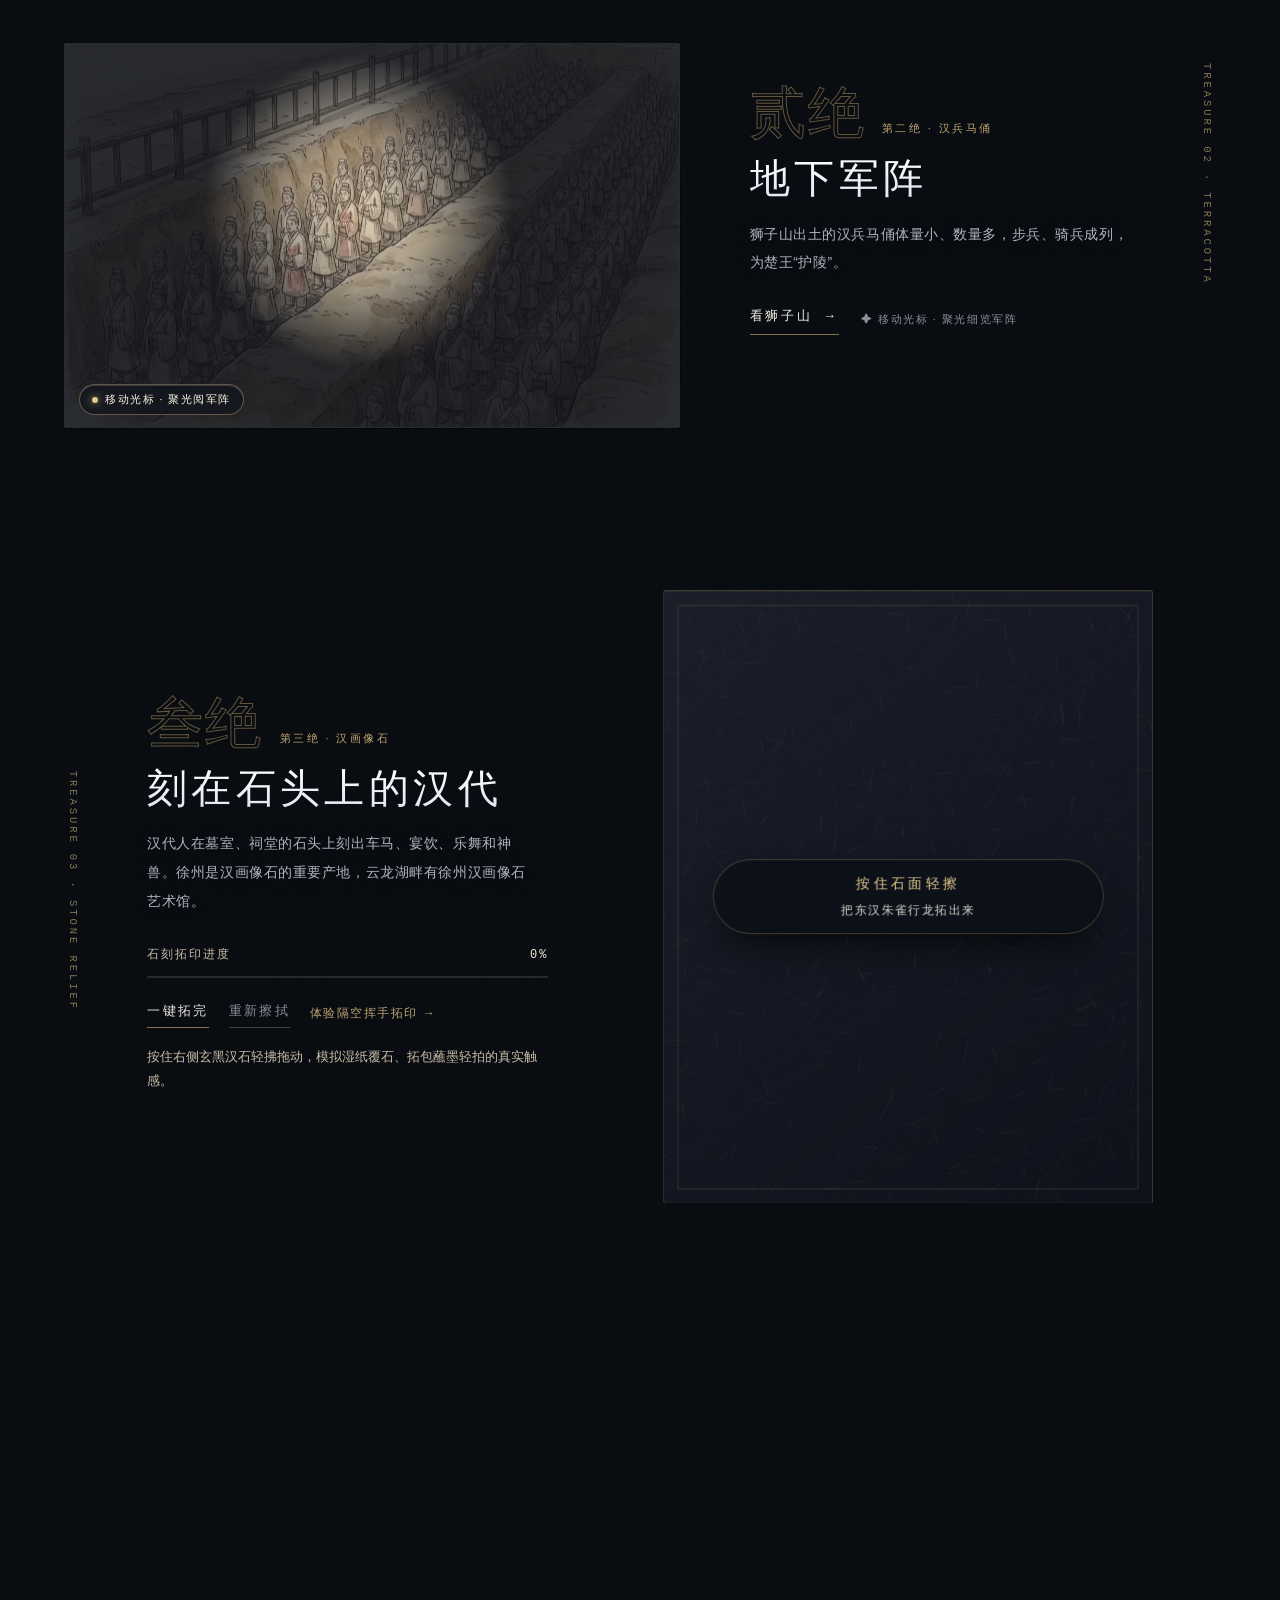
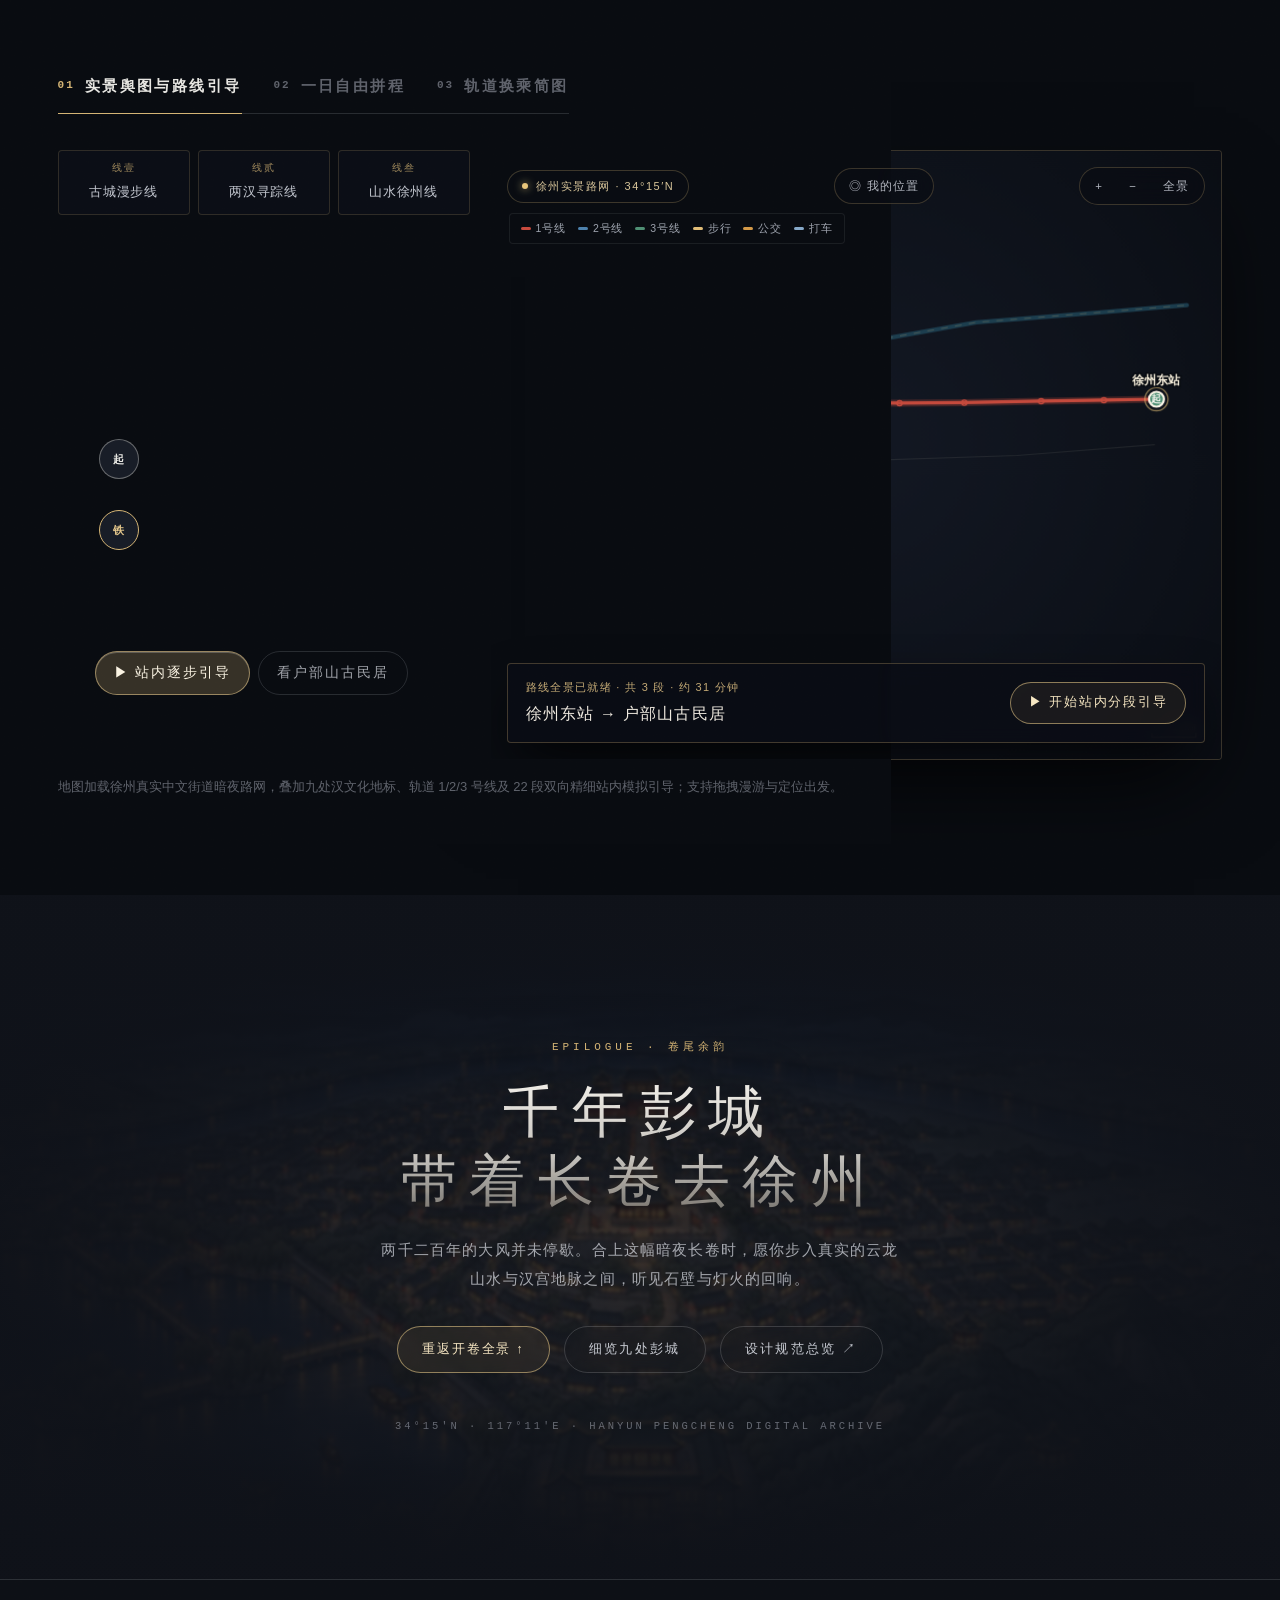
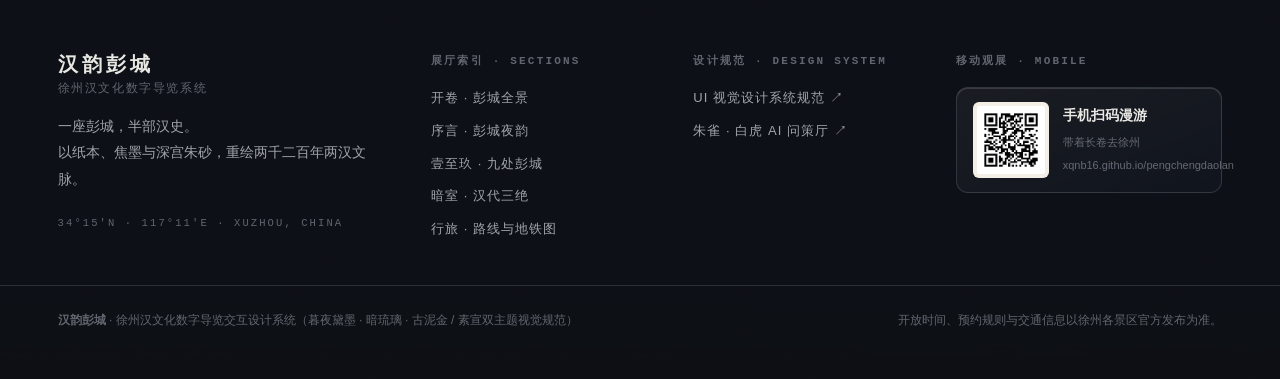
==== commit 1f2aa0bb: "Reduce WeChat scrolling load and resume reading after reload" ====
--- a/index.html
+++ b/index.html
@@ -4,11 +4,14 @@
 <meta charset="utf-8">
 <meta name="viewport" content="width=device-width,initial-scale=1,viewport-fit=cover">
 <script>
-  const ua = navigator.userAgent;
-  if (matchMedia('(hover: none) and (pointer: coarse)').matches ||
-      (/MicroMessenger\//i.test(ua) && /Android|iPhone|iPad|iPod/i.test(ua))) {
-    document.documentElement.classList.add('touch-lite');
-  }
+  (() => {
+    const ua = navigator.userAgent;
+    const wechat = /MicroMessenger\//i.test(ua) && /Android|iPhone|iPad|iPod/i.test(ua);
+    if (wechat) document.documentElement.classList.add('wechat-mobile');
+    if (wechat || matchMedia('(hover: none) and (pointer: coarse)').matches) {
+      document.documentElement.classList.add('touch-lite');
+    }
+  })();
 </script>
 <title>汉韵彭城 · 徐州汉文化数字导览</title>
 <meta name="description" content="跟着汉画里的朱雀和白虎，读懂徐州的汉墓、汉兵马俑与汉画像石：九处景点的故事、纹样出处、开放时间与交通。">
@@ -28,7 +31,7 @@
 <link rel="stylesheet" href="assets/css/craft-motion.css?v=23">
 <link rel="stylesheet" href="assets/css/obsidian-glass.css?v=36">
 <link rel="stylesheet" href="assets/css/flagship-craft.css?v=37">
-<link rel="stylesheet" href="assets/css/ethereal-izanami.css?v=63">
+<link rel="stylesheet" href="assets/css/ethereal-izanami.css?v=64">
 <link rel="stylesheet" href="assets/css/detail-plus.css?v=50">
 <link rel="stylesheet" href="assets/css/detail-editorial.css?v=60">
 </head>
@@ -288,17 +291,18 @@
 <script src="assets/js/asp.js?v=11"></script>
 <script src="assets/js/data6.js?v=11"></script>
 <script src="assets/js/data7.js?v=11"></script>
-<script src="assets/js/app.js?v=61"></script>
-<script src="assets/js/pengcheng-map.js?v=60"></script>
+<script src="assets/js/app.js?v=64"></script>
+<script src="assets/js/pengcheng-map.js?v=64"></script>
 <script src="assets/js/guide.js?v=11"></script>
 <script src="assets/js/v4.js?v=12"></script>
 <script src="assets/js/v6.js?v=60"></script>
 <script src="assets/js/v7.js?v=11"></script>
 <script src="assets/js/v8.js?v=12"></script>
 <script src="assets/js/v10.js?v=11"></script>
-<script src="assets/js/editorial-motion.js?v=63"></script>
+<script src="assets/js/editorial-motion.js?v=64"></script>
 <script src="assets/js/ethereal-fx.js?v=63"></script>
 <script src="assets/js/relic-3d.js?v=60"></script>
 <script src="assets/js/detail-plus.js?v=60"></script>
+<script src="assets/js/wechat-reading.js?v=64"></script>
 </body>
 </html>
--- a/assets/css/ethereal-izanami.css
+++ b/assets/css/ethereal-izanami.css
@@ -2749,3 +2749,15 @@
   backdrop-filter: none !important;
   -webkit-backdrop-filter: none !important;
 }
+
+.wechat-mobile #sites .iz-folio {
+  position: relative !important;
+  top: auto;
+  box-shadow: none;
+}
+.wechat-mobile #sites .iz-folio-in {
+  transform: none !important;
+}
+.wechat-mobile #sites .iz-folio-bg {
+  display: none;
+}
